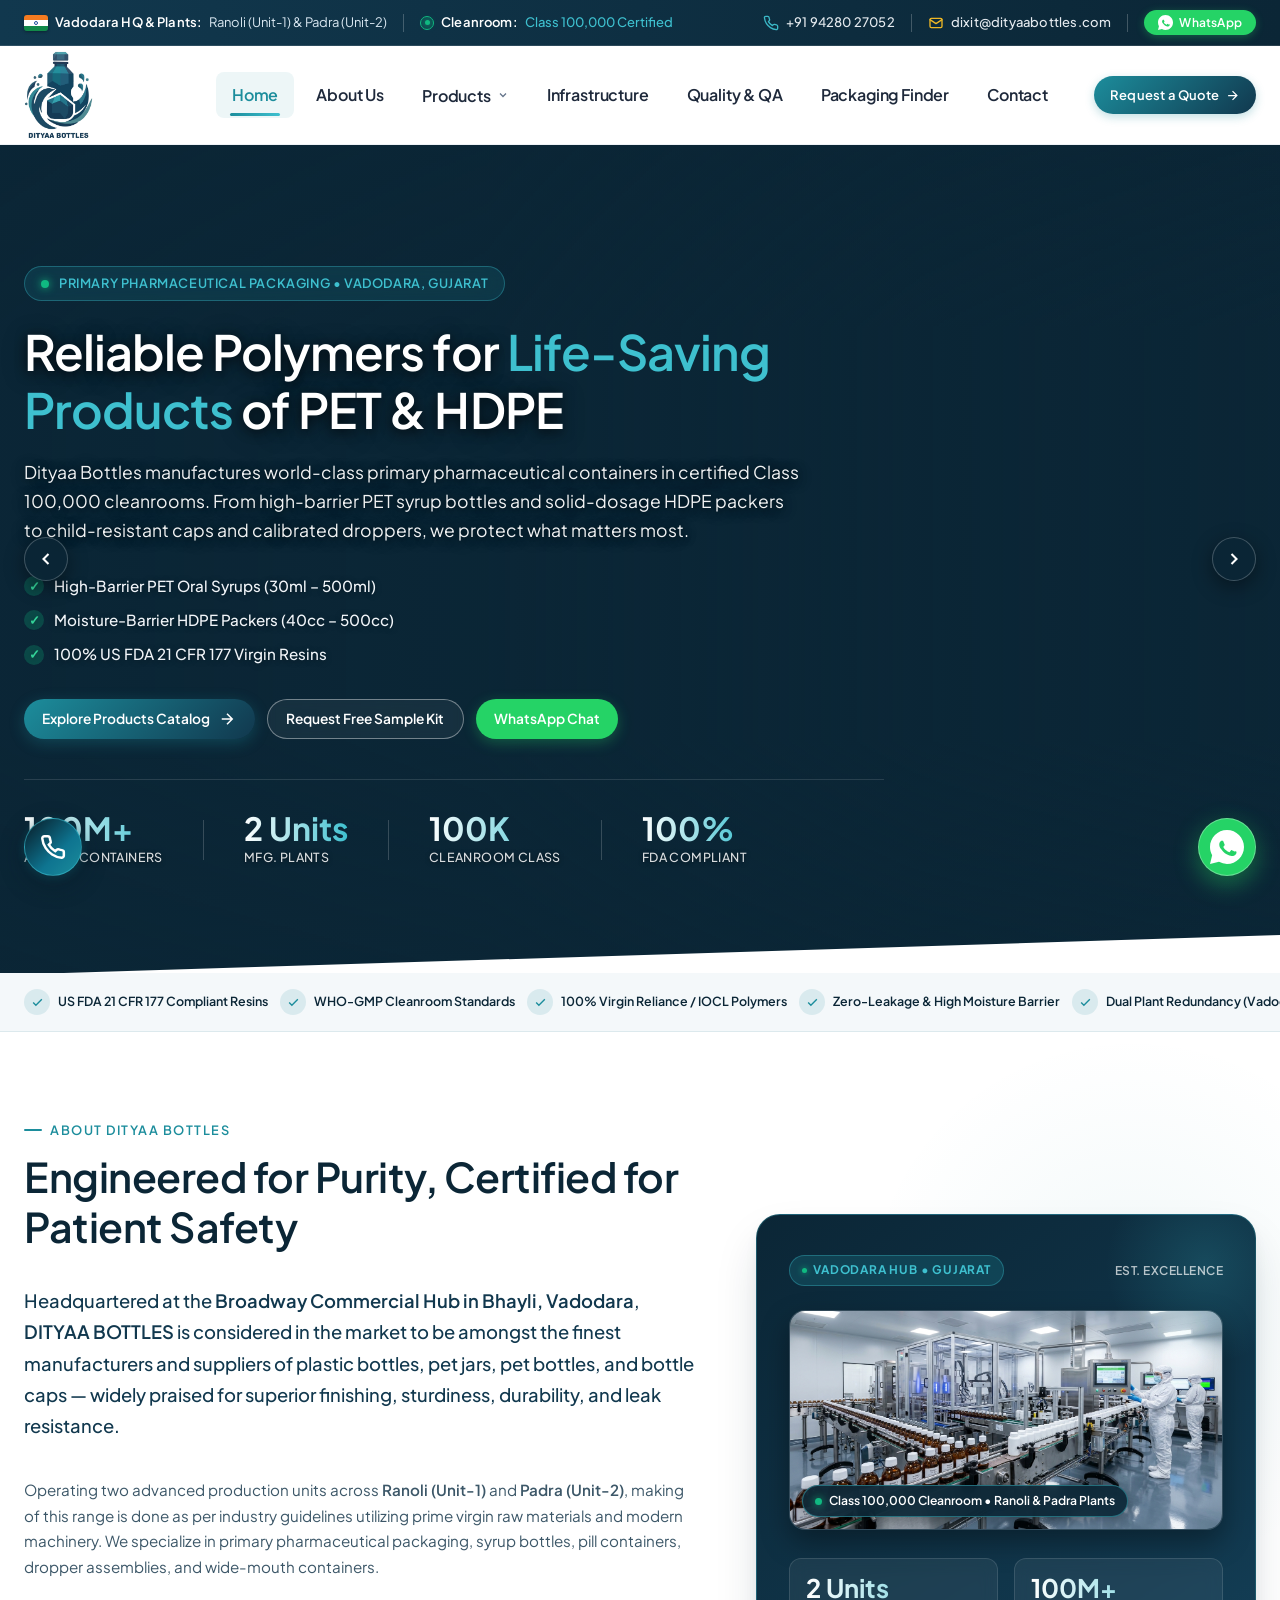
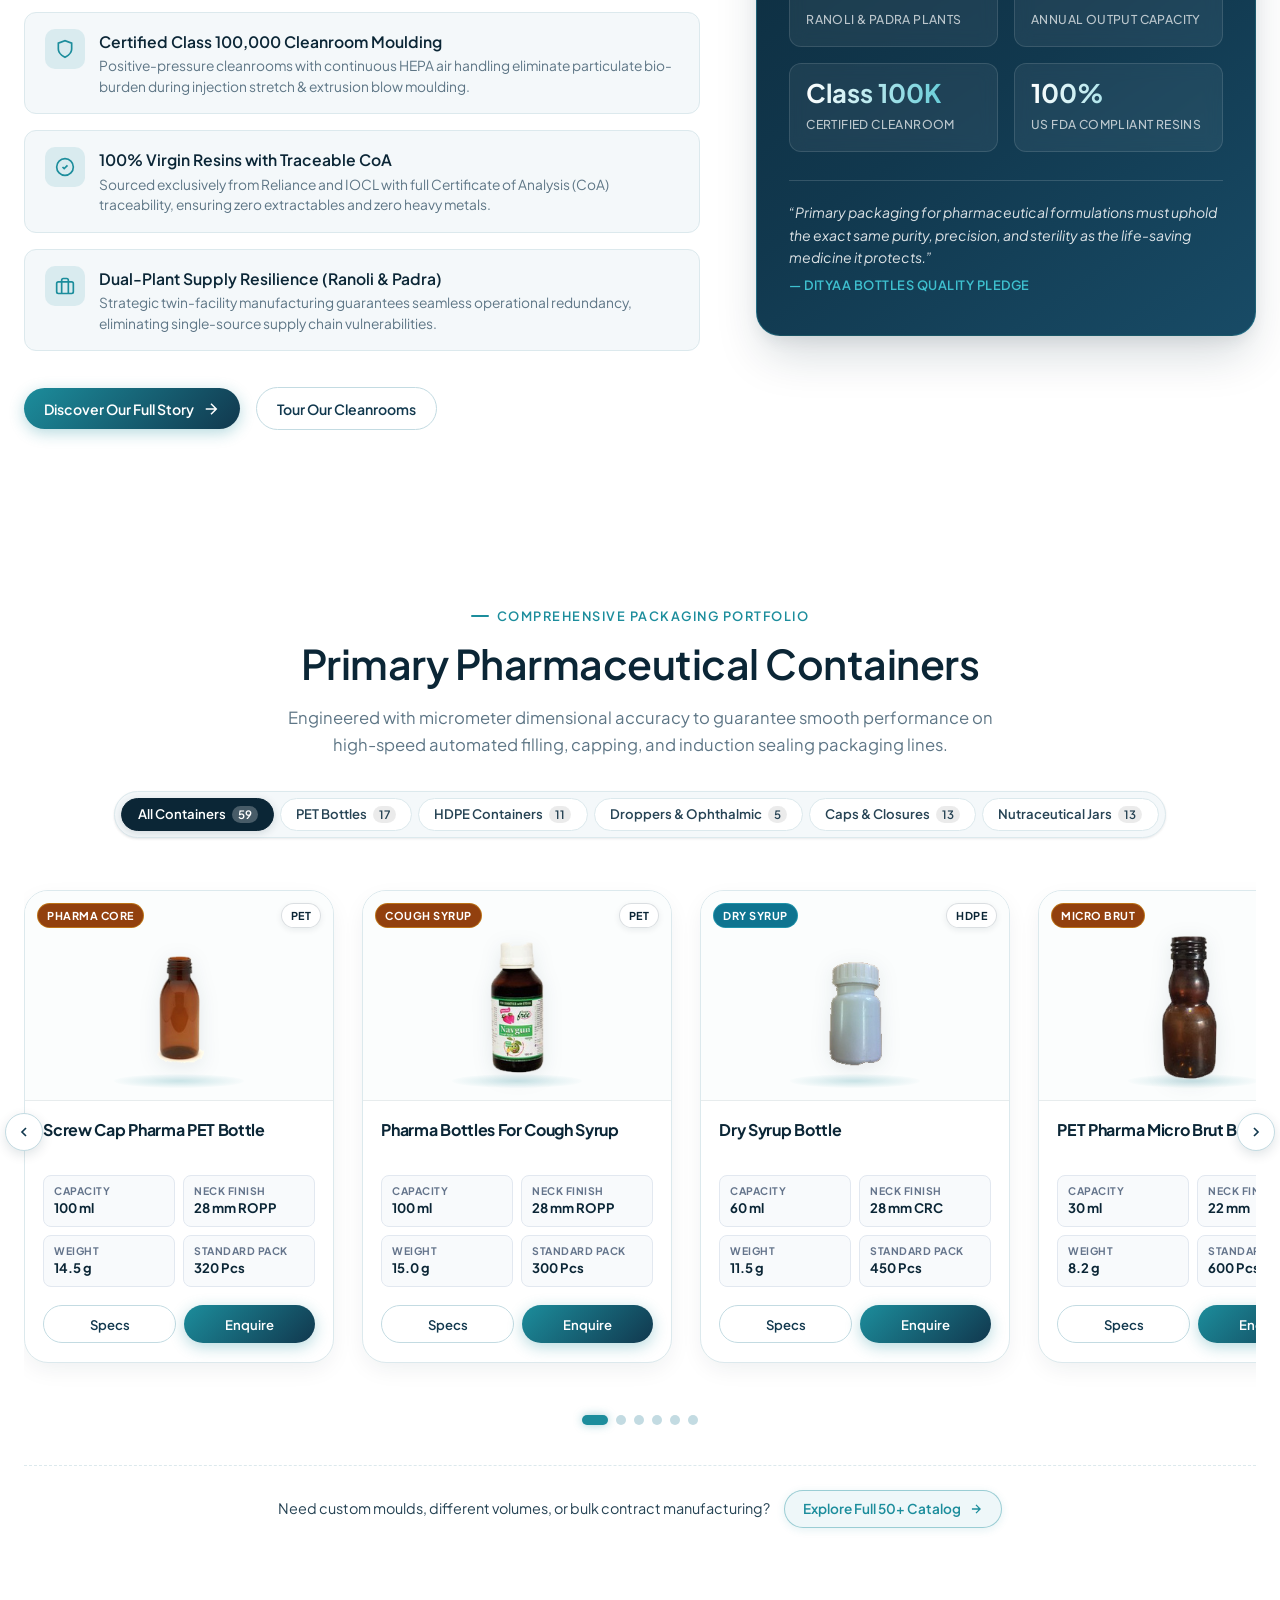
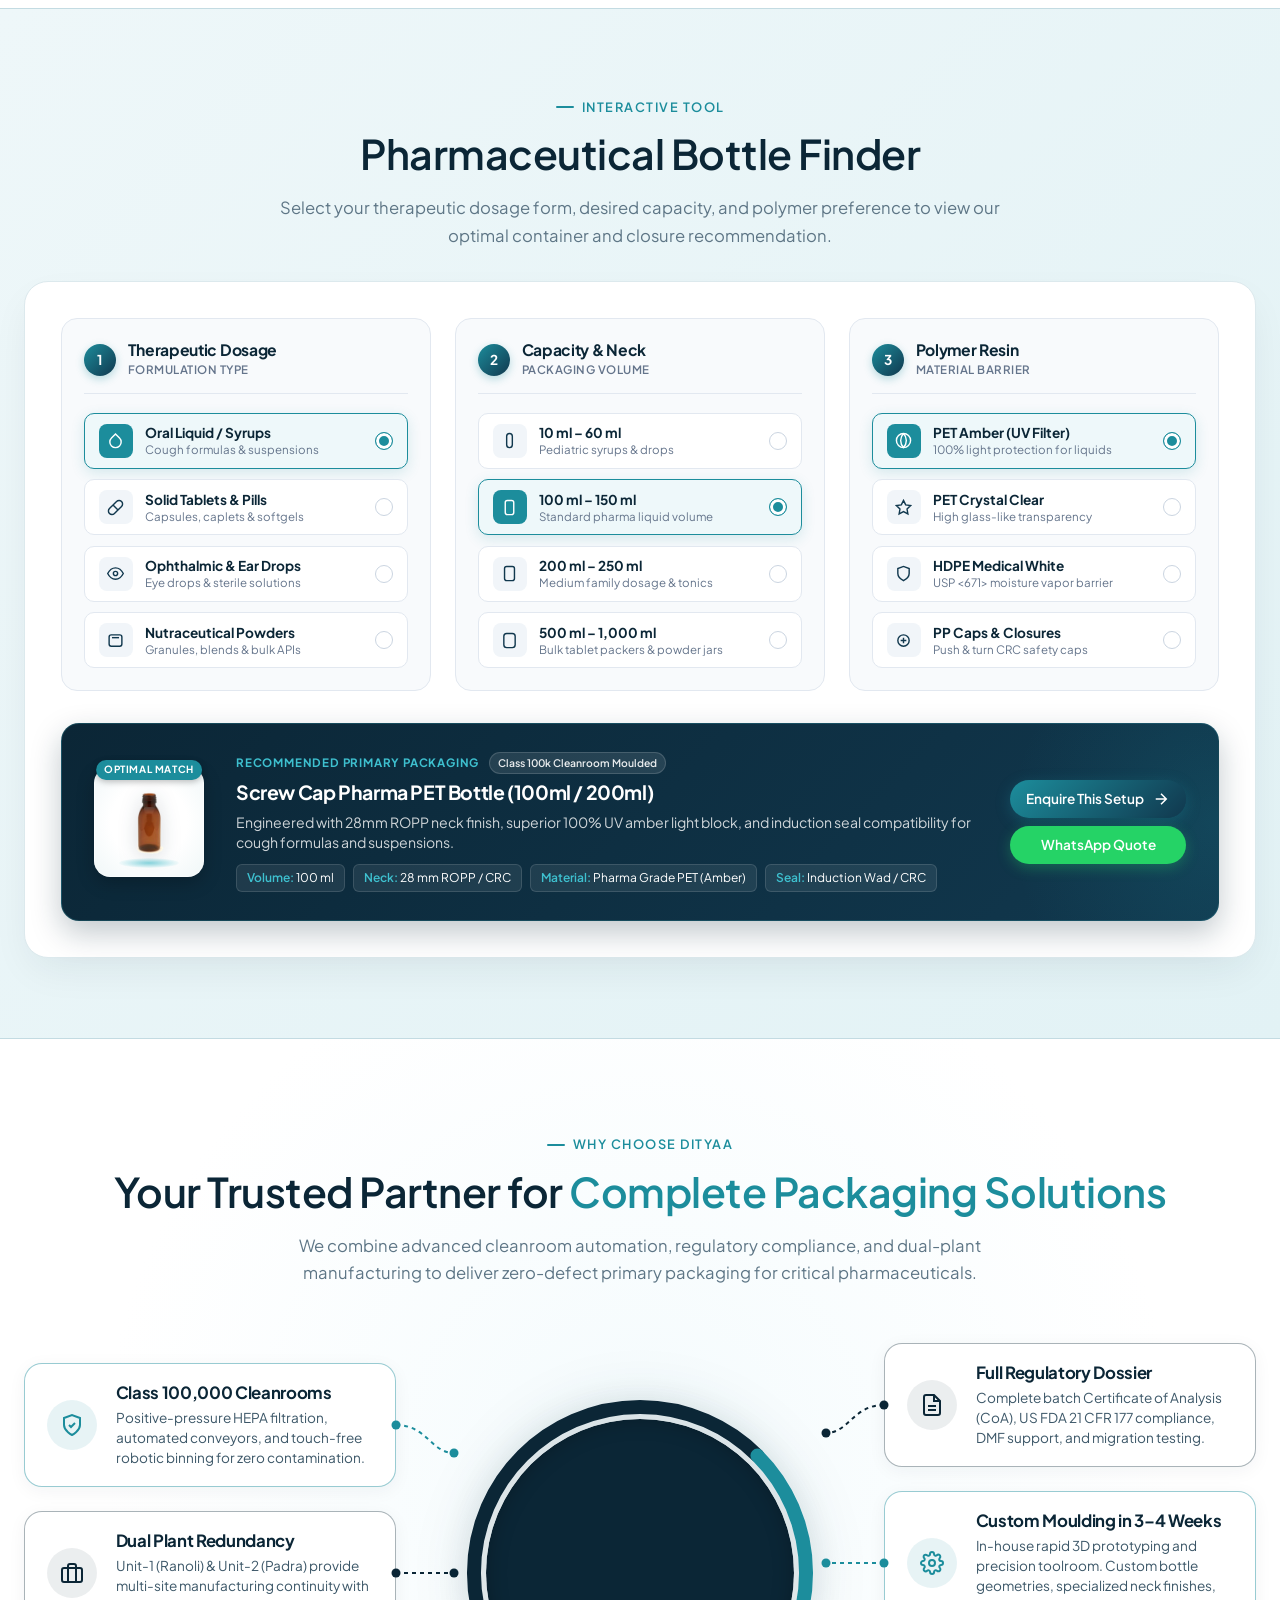
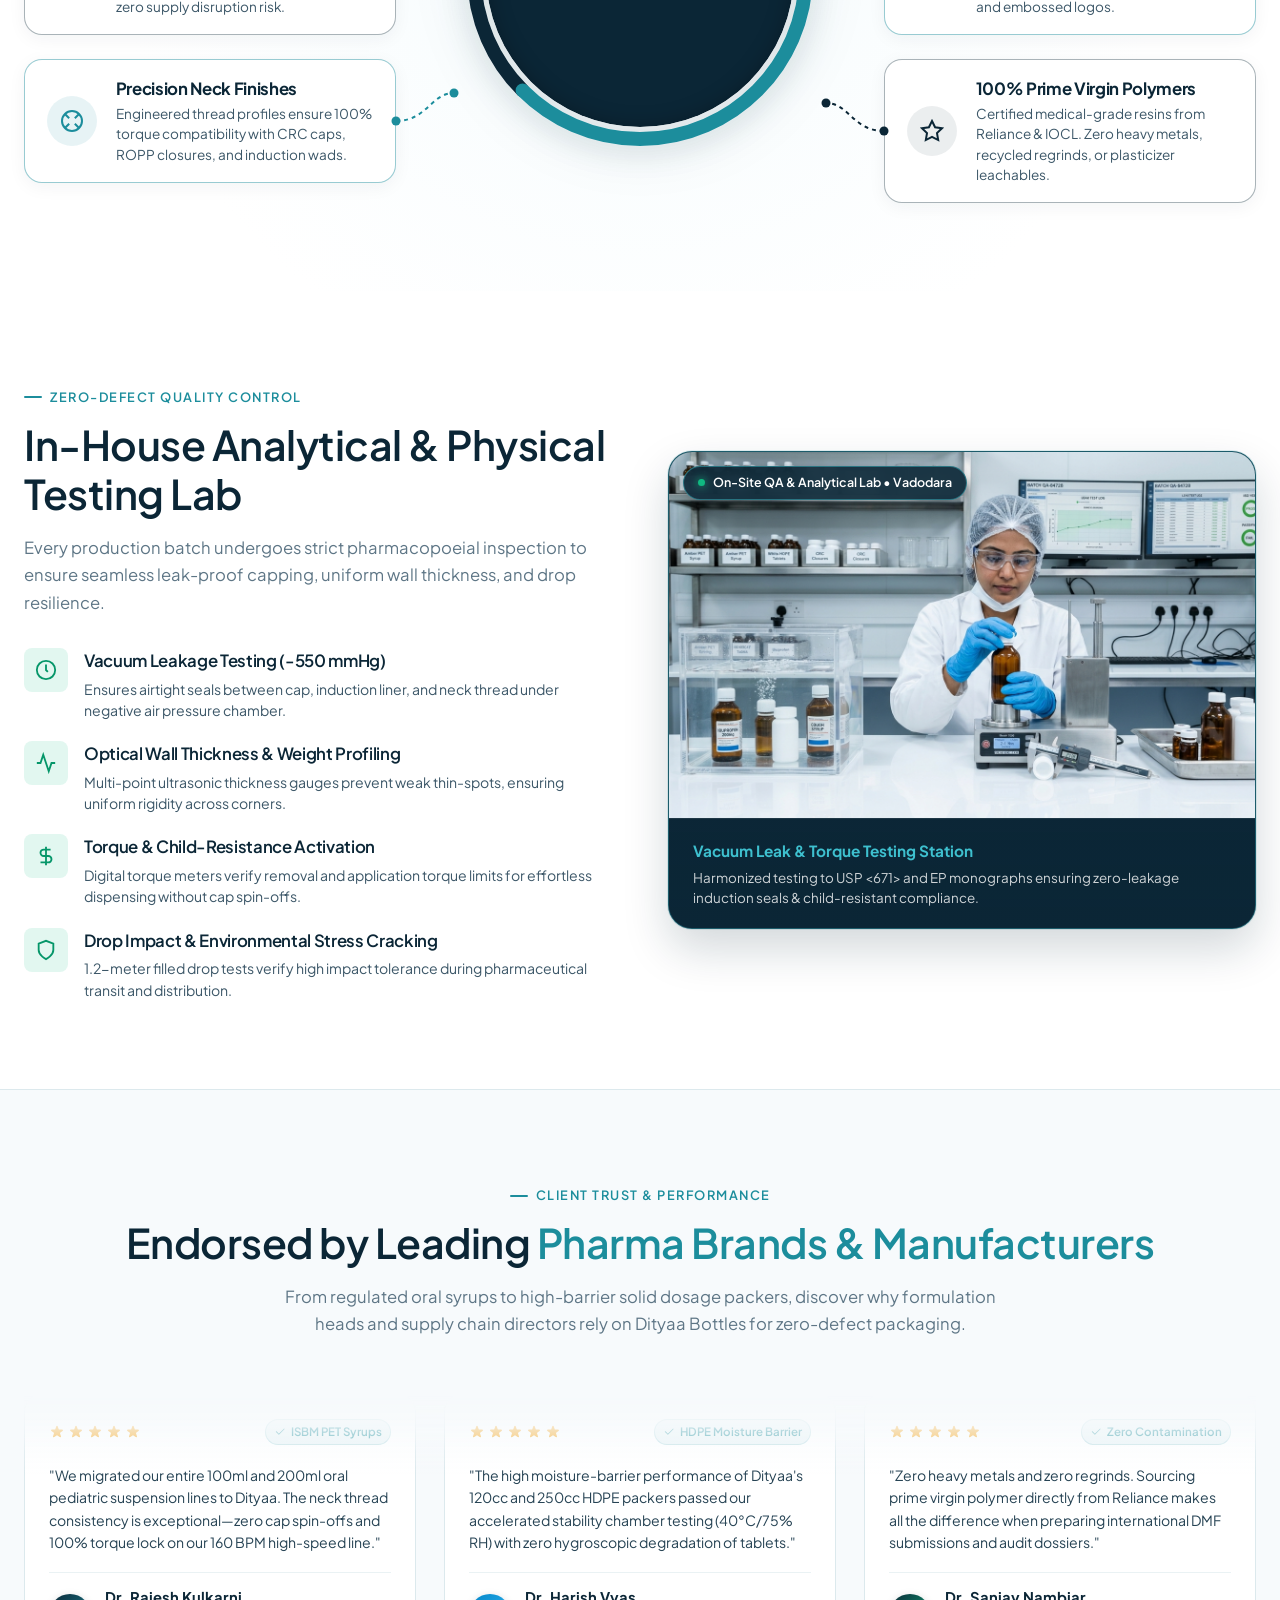
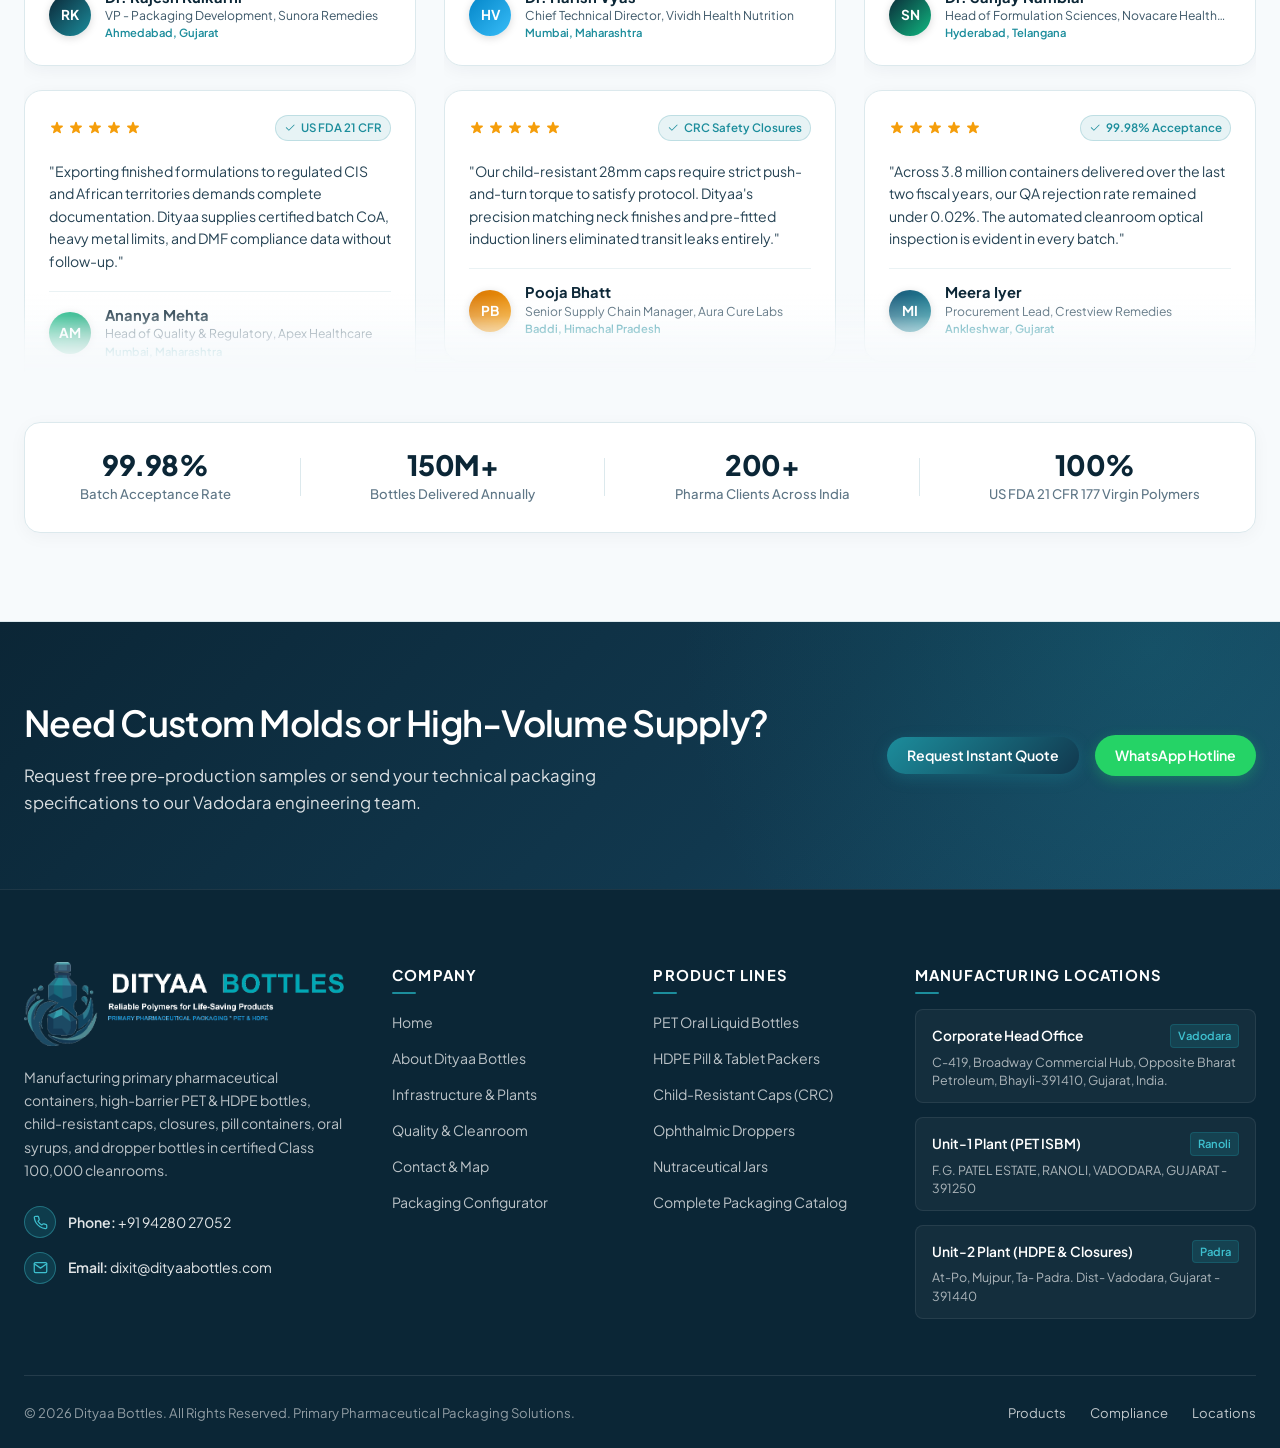
==== index.html @ fbd4d85c "Initial commit: Dityaa Bottles primary pharmaceutical packaging website" ====
<!DOCTYPE html>
<html lang="en">
<head>
  <meta charset="UTF-8">
  <meta name="viewport" content="width=device-width, initial-scale=1.0">
  <title>Dityaa Bottles | Reliable Polymers for Life-Saving Products of PET & HDPE</title>
  <meta name="description" content="Primary pharmaceutical packaging manufacturer in Vadodara, Gujarat. Precision PET bottles, HDPE containers, child-resistant caps, closures, pill containers, oral syrups, and dropper bottles produced in Class 100,000 cleanrooms.">
  <meta name="keywords" content="pharmaceutical packaging, PET bottles, HDPE containers, dropper bottles, oral syrup bottles, pill containers, Vadodara, Gujarat, Ranoli, Padra, child-resistant caps, cleanroom packaging">
  <meta name="theme-color" content="#11384e">
  <link rel="icon" type="image/jpeg" href="assets/logo.jpeg">
    <link rel="preconnect" href="https://fonts.googleapis.com">
  <link rel="preconnect" href="https://fonts.gstatic.com" crossorigin>
  <link href="https://fonts.googleapis.com/css2?family=Plus+Jakarta+Sans:ital,wght@0,400;0,500;0,600;0,700;1,400;1,600&display=swap" rel="stylesheet">
  <link rel="stylesheet" href="styles.css">
</head>
<body>

      <!-- Top Announcement & Multi-Facility Contact Bar -->
  <aside class="topbar" aria-label="Corporate Contacts and Manufacturing Facilities">
    <div class="shell topbar-inner">
      <div class="topbar-left">
        <div class="topbar-unit">
          <span class="flag india-flag" aria-hidden="true" title="Vadodara, Gujarat, India"></span>
          <span class="topbar-label">Vadodara HQ &amp; Plants:</span>
          <span class="topbar-val">Ranoli (Unit-1) &amp; Padra (Unit-2)</span>
        </div>

        <span class="topbar-divider" aria-hidden="true"></span>

        <div class="topbar-unit cleanroom-unit">
          <span class="status-indicator" aria-hidden="true">
            <span class="status-indicator-dot"></span>
          </span>
          <span class="topbar-label">Cleanroom:</span>
          <span class="topbar-val cleanroom-val">Class 100,000 Certified</span>
        </div>
      </div>

      <div class="topbar-right">
        <a class="topbar-link" href="tel:+919428027052" title="Call Sales Office">
          <svg class="topbar-ico phone-ico" viewBox="0 0 24 24" fill="none" stroke="currentColor" stroke-width="2" stroke-linecap="round" stroke-linejoin="round">
            <path d="M22 16.92v3a2 2 0 0 1-2.18 2 19.79 19.79 0 0 1-8.63-3.07 19.5 19.5 0 0 1-6-6 19.79 19.79 0 0 1-3.07-8.67A2 2 0 0 1 4.11 2h3a2 2 0 0 1 2 1.72 12.84 12.84 0 0 0 .7 2.81 2 2 0 0 1-.45 2.11L8.09 9.91a16 16 0 0 0 6 6l1.27-1.27a2 2 0 0 1 2.11-.45 12.84 12.84 0 0 0 2.81.7A2 2 0 0 1 22 16.92z"/>
          </svg>
          <span class="topbar-link-text">+91 94280 27052</span>
        </a>

        <span class="topbar-divider" aria-hidden="true"></span>

        <a class="topbar-link" href="mailto:dixit@dityaabottles.com" title="Email Inquiries">
          <svg class="topbar-ico mail-ico" viewBox="0 0 24 24" fill="none" stroke="currentColor" stroke-width="2" stroke-linecap="round" stroke-linejoin="round">
            <rect x="3" y="5" width="18" height="14" rx="2"/>
            <polyline points="3 7 12 13 21 7"/>
          </svg>
          <span class="topbar-link-text">dixit@dityaabottles.com</span>
        </a>

        <span class="topbar-divider" aria-hidden="true"></span>

        <a class="topbar-wa-btn" href="https://wa.me/919428027052?text=Hello%20Dityaa%20Bottles%20team,%20I%20would%20like%20to%20inquire%20about%20pharmaceutical%20bottles%20and%20containers." target="_blank" rel="noopener" title="Direct WhatsApp Chat">
          <svg class="topbar-ico wa-ico" viewBox="0 0 32 32" aria-hidden="true">
            <path fill="#ffffff" d="M16 0C7.163 0 0 7.163 0 16c0 2.825.735 5.48 2.018 7.788L0 32l8.44-2.016A15.88 15.88 0 0 0 16 32c8.837 0 16-7.163 16-16S24.837 0 16 0z"/>
            <path fill="#25D366" d="M23.11 20.205c-.372-.187-2.203-1.088-2.546-1.213-.343-.125-.592-.187-.84.187-.248.372-.962 1.213-1.18 1.463-.218.25-.436.281-.808.094-.372-.187-1.57-.578-2.993-1.846-1.106-.985-1.852-2.202-2.07-2.574-.218-.372-.023-.574.163-.759.167-.167.372-.436.559-.654.187-.218.25-.372.375-.622.125-.25.063-.469-.031-.656-.094-.187-.84-2.028-1.152-2.778-.303-.733-.612-.633-.84-.645-.218-.011-.469-.011-.719-.011s-.656.094-.999.469c-.343.375-1.312 1.282-1.312 3.127s1.344 3.626 1.531 3.876c.187.25 2.641 4.032 6.401 5.655 3.596 1.551 4.331 1.244 5.112 1.168.781-.075 2.52-1.03 2.875-2.028.355-.998.355-1.854.25-2.028-.105-.174-.385-.278-.758-.465z"/>
          </svg>
          <span class="topbar-wa-text">WhatsApp</span>
        </a>
      </div>
    </div>
  </aside>

  <!-- Sticky Main Header -->
  <header class="site-header">
    <div class="shell header-inner">
      <a class="brand" href="index.html" aria-label="Dityaa Bottles Homepage">
        <img class="brand-logo-image" src="logo/logo.jpeg" alt="Dityaa Bottles - Reliable Polymers for Life-Saving Products">
      </a>

      <!-- Navigation -->
      <nav class="main-nav" id="mainNav" aria-label="Primary Navigation">
        <a class="nav-link active" href="index.html">Home</a>
        <a class="nav-link" href="about.html">About Us</a>
        
        <div class="nav-dropdown">
          <button class="nav-dropdown-trigger" type="button" aria-expanded="false">
            Products
            <svg viewBox="0 0 24 24" fill="none" stroke="currentColor" stroke-width="2.5"><polyline points="6 9 12 15 18 9"></polyline></svg>
          </button>
          <div class="dropdown-menu">
            <a class="dropdown-item" href="products.html?cat=pet-bottles">
              <div class="dropdown-item-icon">
                <svg viewBox="0 0 24 24" fill="none" stroke="currentColor" stroke-width="2"><path d="M10 2h4v4h-4zM8 6h8v15a1 1 0 01-1 1H9a1 1 0 01-1-1V6z"/></svg>
              </div>
              <div>
                <strong>PET Oral Liquid Bottles</strong>
                <small style="display:block; color:var(--ink-muted); font-size:0.75rem;">Amber &amp; Clear Syrups</small>
              </div>
            </a>
            <a class="dropdown-item" href="products.html?cat=hdpe-containers">
              <div class="dropdown-item-icon">
                <svg viewBox="0 0 24 24" fill="none" stroke="currentColor" stroke-width="2"><rect x="6" y="5" width="12" height="16" rx="2"/><rect x="8" y="2" width="8" height="3"/></svg>
              </div>
              <div>
                <strong>HDPE Pill &amp; Tablet Packers</strong>
                <small style="display:block; color:var(--ink-muted); font-size:0.75rem;">Moisture Barrier Solid Dosage</small>
              </div>
            </a>
            <a class="dropdown-item" href="products.html?cat=droppers">
              <div class="dropdown-item-icon">
                <svg viewBox="0 0 24 24" fill="none" stroke="currentColor" stroke-width="2"><path d="M12 2v6m-4 4h8v8a2 2 0 01-2 2h-4a2 2 0 01-2-2v-8z"/></svg>
              </div>
              <div>
                <strong>Ophthalmic &amp; Droppers</strong>
                <small style="display:block; color:var(--ink-muted); font-size:0.75rem;">Calibrated Nozzles &amp; Pipettes</small>
              </div>
            </a>
            <a class="dropdown-item" href="products.html?cat=caps-closures">
              <div class="dropdown-item-icon">
                <svg viewBox="0 0 24 24" fill="none" stroke="currentColor" stroke-width="2"><circle cx="12" cy="12" r="9"/><circle cx="12" cy="12" r="3"/></svg>
              </div>
              <div>
                <strong>Child-Resistant Caps (CRC)</strong>
                <small style="display:block; color:var(--ink-muted); font-size:0.75rem;">Push &amp; Turn Safety Closures</small>
              </div>
            </a>
            <a class="dropdown-item" href="products.html?cat=jars">
              <div class="dropdown-item-icon">
                <svg viewBox="0 0 24 24" fill="none" stroke="currentColor" stroke-width="2"><rect x="5" y="4" width="14" height="16" rx="3"/></svg>
              </div>
              <div>
                <strong>Nutraceutical Jars</strong>
                <small style="display:block; color:var(--ink-muted); font-size:0.75rem;">Wide-Mouth Containers</small>
              </div>
            </a>
            <div class="dropdown-divider"></div>
            <a class="dropdown-item" href="products.html" style="font-weight:700; color:var(--cyan-primary);">
              <span>Browse All Packaging Catalog &rarr;</span>
            </a>
          </div>
        </div>

        <a class="nav-link" href="infrastructure.html">Infrastructure</a>
        <a class="nav-link" href="quality.html">Quality &amp; QA</a>
        <a class="nav-link" href="index.html#configurator">Packaging Finder</a>
        <a class="nav-link" href="contact.html">Contact</a>
      </nav>

      <!-- Action Buttons -->
      <div class="header-actions">
        <button class="header-cta js-open-quote">
          Request a Quote
          <svg viewBox="0 0 24 24" fill="none" stroke="currentColor" stroke-width="2"><path d="M5 12h14M12 5l7 7-7 7"/></svg>
        </button>
        <button class="mobile-toggle" aria-label="Toggle navigation menu" aria-expanded="false">
          <span></span><span></span><span></span>
        </button>
      </div>
    </div>
  </header>

  <main>
    <!-- Flagship Hero Section - Fluid Modern Pharmaceutical Showcase Slider with Video Backgrounds -->
    <section class="hero" id="home" aria-label="Hero Banner Showcase">
      <div class="hero-slider" id="heroSlider">
        <!-- Slides Track -->
        <div class="hero-slides-track">
          
          <!-- SLIDE 1: Primary Pharmaceutical Packaging (PET & HDPE Bottles) -->
          <div class="hero-slide active" data-slide="0">
            <div class="hero-video-wrap">
              <video class="hero-bg-video" autoplay muted loop playsinline preload="auto">
                <source src="assets/videos/hero-slide-1.mp4" type="video/mp4">
              </video>
              <div class="hero-video-overlay"></div>
            </div>
            <div class="shell hero-content-shell">
              <div class="hero-content">
                <div class="hero-eyebrow">
                  <span class="eyebrow-pulse"></span>
                  Primary Pharmaceutical Packaging • Vadodara, Gujarat
                </div>
                
                <h1 class="hero-title">
                  Reliable Polymers for <span class="highlight">Life-Saving Products</span> of PET &amp; HDPE
                </h1>
                
                <p class="hero-description">
                  Dityaa Bottles manufactures world-class primary pharmaceutical containers in certified Class 100,000 cleanrooms. From high-barrier PET syrup bottles and solid-dosage HDPE packers to child-resistant caps and calibrated droppers, we protect what matters most.
                </p>

                <div class="hero-key-points">
                  <span class="key-point"><span class="point-check">✓</span> High-Barrier PET Oral Syrups (30ml – 500ml)</span>
                  <span class="key-point"><span class="point-check">✓</span> Moisture-Barrier HDPE Packers (40cc – 500cc)</span>
                  <span class="key-point"><span class="point-check">✓</span> 100% US FDA 21 CFR 177 Virgin Resins</span>
                </div>

                <div class="hero-actions">
                  <a class="btn btn-primary" href="#products">
                    Explore Products Catalog
                    <svg viewBox="0 0 24 24" fill="none" stroke="currentColor" stroke-width="2"><path d="M5 12h14M12 5l7 7-7 7"/></svg>
                  </a>
                  <button class="btn btn-outline-white js-open-quote">
                    Request Free Sample Kit
                  </button>
                  <a class="btn btn-whatsapp" href="https://wa.me/919428027052?text=Hello%20Dityaa%20Bottles%20team,%20I%20would%20like%20to%20request%20a%20product%20catalogue%20and%20quotation." target="_blank" rel="noopener">
                    WhatsApp Chat
                  </a>
                </div>

                <!-- Hero Stats Counter -->
                <div class="hero-stats">
                  <div class="hero-stat-item">
                    <span class="hero-stat-num" data-target="100" data-suffix="M+">0</span>
                    <span class="hero-stat-label">Annual Containers</span>
                  </div>
                  <div class="hero-stat-divider"></div>
                  <div class="hero-stat-item">
                    <span class="hero-stat-num" data-target="2" data-suffix=" Units">0</span>
                    <span class="hero-stat-label">Mfg. Plants</span>
                  </div>
                  <div class="hero-stat-divider"></div>
                  <div class="hero-stat-item">
                    <span class="hero-stat-num" data-target="100" data-suffix="K">0</span>
                    <span class="hero-stat-label">Cleanroom Class</span>
                  </div>
                  <div class="hero-stat-divider"></div>
                  <div class="hero-stat-item">
                    <span class="hero-stat-num" data-target="100" data-suffix="%">0</span>
                    <span class="hero-stat-label">FDA Compliant</span>
                  </div>
                </div>
              </div>
            </div>
          </div>

          <!-- SLIDE 2: Dual Manufacturing Facilities (Ranoli & Padra Infrastructure) -->
          <div class="hero-slide" data-slide="1">
            <div class="hero-video-wrap">
              <video class="hero-bg-video" autoplay muted loop playsinline preload="auto">
                <source src="assets/videos/hero-slide-2.mp4" type="video/mp4">
              </video>
              <div class="hero-video-overlay"></div>
            </div>
            <div class="shell hero-content-shell">
              <div class="hero-content">
                <div class="hero-eyebrow">
                  <span class="eyebrow-pulse"></span>
                  100M+ Annual Capacity • Dual Advanced Plants
                </div>
                
                <h2 class="hero-title">
                  State-of-the-Art <span class="highlight">Manufacturing Facilities</span> in Ranoli &amp; Padra
                </h2>
                
                <p class="hero-description">
                  Operating dual state-of-the-art manufacturing plants across Ranoli (Unit-1) and Padra (Unit-2) in Vadodara. Powered by Japanese Nissei ASB single-stage ISBM lines, high-speed automated extrusion blow moulding, and 24/7 HEPA-filtered cleanrooms.
                </p>

                <div class="hero-key-points">
                  <span class="key-point"><span class="point-check">✓</span> Single-Stage Nissei ASB ISBM Lines</span>
                  <span class="key-point"><span class="point-check">✓</span> Automated Optical Vision Inspection</span>
                  <span class="key-point"><span class="point-check">✓</span> Zero Particulate Contamination</span>
                </div>

                <div class="hero-actions">
                  <a class="btn btn-primary" href="infrastructure.html">
                    Tour Our Infrastructure
                    <svg viewBox="0 0 24 24" fill="none" stroke="currentColor" stroke-width="2"><path d="M5 12h14M12 5l7 7-7 7"/></svg>
                  </a>
                  <button class="btn btn-outline-white js-open-quote">
                    Schedule Facility Visit
                  </button>
                  <a class="btn btn-whatsapp" href="https://wa.me/919428027052?text=Hello%20Dityaa%20Bottles%20team,%20I%20am%20interested%20in%20visiting%20your%20manufacturing%20facility%20in%20Vadodara." target="_blank" rel="noopener">
                    WhatsApp Plant Team
                  </a>
                </div>

                <!-- Hero Stats Counter -->
                <div class="hero-stats">
                  <div class="hero-stat-item">
                    <span class="hero-stat-num" data-target="100" data-suffix="M+">0</span>
                    <span class="hero-stat-label">Annual Containers</span>
                  </div>
                  <div class="hero-stat-divider"></div>
                  <div class="hero-stat-item">
                    <span class="hero-stat-num" data-target="2" data-suffix=" Units">0</span>
                    <span class="hero-stat-label">Mfg. Plants</span>
                  </div>
                  <div class="hero-stat-divider"></div>
                  <div class="hero-stat-item">
                    <span class="hero-stat-num" data-target="100" data-suffix="K">0</span>
                    <span class="hero-stat-label">Cleanroom Class</span>
                  </div>
                  <div class="hero-stat-divider"></div>
                  <div class="hero-stat-item">
                    <span class="hero-stat-num" data-target="100" data-suffix="%">0</span>
                    <span class="hero-stat-label">FDA Compliant</span>
                  </div>
                </div>
              </div>
            </div>
          </div>

          <!-- SLIDE 3: Child-Resistant Closures, Ophthalmic & Precision QA Testing -->
          <div class="hero-slide" data-slide="2">
            <div class="hero-video-wrap">
              <video class="hero-bg-video" autoplay muted loop playsinline preload="auto">
                <source src="assets/videos/hero-slide-3.mp4" type="video/mp4">
              </video>
              <div class="hero-video-overlay"></div>
            </div>
            <div class="shell hero-content-shell">
              <div class="hero-content">
                <div class="hero-eyebrow">
                  <span class="eyebrow-pulse"></span>
                  ISO 15378 &amp; US Pharmacopeia Standard QA
                </div>
                
                <h2 class="hero-title">
                  Precision Safety Closures &amp; <span class="highlight">Zero-Leakage Assurance</span>
                </h2>
                
                <p class="hero-description">
                  Complete closure solutions engineered to prevent accidental opening and moisture ingress. Certified Push &amp; Turn Child-Resistant Closures (CRC), tamper-evident induction heat seal wads, and 100% vacuum chamber leak testing under -550 mmHg.
                </p>

                <div class="hero-key-points">
                  <span class="key-point"><span class="point-check">✓</span> Push &amp; Turn CRC Safety Closures</span>
                  <span class="key-point"><span class="point-check">✓</span> Vacuum Leak Tested (-550 mmHg)</span>
                  <span class="key-point"><span class="point-check">✓</span> Induction Foil &amp; EPE Wadding</span>
                </div>

                <div class="hero-actions">
                  <a class="btn btn-primary" href="quality.html">
                    View Quality Standards
                    <svg viewBox="0 0 24 24" fill="none" stroke="currentColor" stroke-width="2"><path d="M5 12h14M12 5l7 7-7 7"/></svg>
                  </a>
                  <button class="btn btn-outline-white js-open-quote">
                    Request CoA &amp; Test Samples
                  </button>
                  <a class="btn btn-whatsapp" href="https://wa.me/919428027052?text=Hello%20Dityaa%20Bottles%20team,%20I%20would%20like%20to%20request%20samples%20of%20Child-Resistant%20Caps%20and%20QA%20reports." target="_blank" rel="noopener">
                    Inquire on WhatsApp
                  </a>
                </div>

                <!-- Hero Stats Counter -->
                <div class="hero-stats">
                  <div class="hero-stat-item">
                    <span class="hero-stat-num" data-target="100" data-suffix="M+">0</span>
                    <span class="hero-stat-label">Annual Containers</span>
                  </div>
                  <div class="hero-stat-divider"></div>
                  <div class="hero-stat-item">
                    <span class="hero-stat-num" data-target="2" data-suffix=" Units">0</span>
                    <span class="hero-stat-label">Mfg. Plants</span>
                  </div>
                  <div class="hero-stat-divider"></div>
                  <div class="hero-stat-item">
                    <span class="hero-stat-num" data-target="100" data-suffix="K">0</span>
                    <span class="hero-stat-label">Cleanroom Class</span>
                  </div>
                  <div class="hero-stat-divider"></div>
                  <div class="hero-stat-item">
                    <span class="hero-stat-num" data-target="100" data-suffix="%">0</span>
                    <span class="hero-stat-label">FDA Compliant</span>
                  </div>
                </div>
              </div>
            </div>
          </div>

        </div>

        <!-- Floating Side Navigation Arrows -->
        <button class="hero-side-arrow hero-prev-arrow" id="heroPrevBtn" type="button" aria-label="Previous Slide">
          <svg viewBox="0 0 24 24" fill="none" stroke="currentColor" stroke-width="2.5"><polyline points="15 18 9 12 15 6"/></svg>
        </button>
        <button class="hero-side-arrow hero-next-arrow" id="heroNextBtn" type="button" aria-label="Next Slide">
          <svg viewBox="0 0 24 24" fill="none" stroke="currentColor" stroke-width="2.5"><polyline points="9 18 15 12 9 6"/></svg>
        </button>
      </div>

      <div class="hero-swoosh"></div>
    </section>

    <!-- Trust & Certification Bar -->
    <section class="trust-strip" aria-label="Quality Standards and Certifications">
      <div class="shell trust-flex">
        <div class="trust-item">
          <div class="trust-badge-circle">
            <svg viewBox="0 0 24 24" fill="none" stroke="currentColor" stroke-width="2.5"><polyline points="20 6 9 17 4 12"/></svg>
          </div>
          <span>US FDA 21 CFR 177 Compliant Resins</span>
        </div>
        <div class="trust-item">
          <div class="trust-badge-circle">
            <svg viewBox="0 0 24 24" fill="none" stroke="currentColor" stroke-width="2.5"><polyline points="20 6 9 17 4 12"/></svg>
          </div>
          <span>WHO-GMP Cleanroom Standards</span>
        </div>
        <div class="trust-item">
          <div class="trust-badge-circle">
            <svg viewBox="0 0 24 24" fill="none" stroke="currentColor" stroke-width="2.5"><polyline points="20 6 9 17 4 12"/></svg>
          </div>
          <span>100% Virgin Reliance / IOCL Polymers</span>
        </div>
        <div class="trust-item">
          <div class="trust-badge-circle">
            <svg viewBox="0 0 24 24" fill="none" stroke="currentColor" stroke-width="2.5"><polyline points="20 6 9 17 4 12"/></svg>
          </div>
          <span>Zero-Leakage &amp; High Moisture Barrier</span>
        </div>
        <div class="trust-item">
          <div class="trust-badge-circle">
            <svg viewBox="0 0 24 24" fill="none" stroke="currentColor" stroke-width="2.5"><polyline points="20 6 9 17 4 12"/></svg>
          </div>
          <span>Dual Plant Redundancy (Vadodara)</span>
        </div>
      </div>
    </section>

    <!-- About Us Section - Cleanroom Primary Pharmaceutical Packaging Heritage -->
    <section class="home-about-section" id="about" aria-label="About Dityaa Bottles">
      <div class="shell home-about-grid">
        
        <!-- Left Column: Story & Quality Pillars -->
        <div class="home-about-content">
          <span class="section-kicker">About Dityaa Bottles</span>
          <h2 class="section-title">Engineered for Purity, Certified for Patient Safety</h2>
          
          <p class="home-about-lead">
            Headquartered at the <strong>Broadway Commercial Hub in Bhayli, Vadodara</strong>, <strong>DITYAA BOTTLES</strong> is considered in the market to be amongst the finest manufacturers and suppliers of plastic bottles, pet jars, pet bottles, and bottle caps — widely praised for superior finishing, sturdiness, durability, and leak resistance.
          </p>
          
          <p class="home-about-text">
            Operating two advanced production units across <strong>Ranoli (Unit-1)</strong> and <strong>Padra (Unit-2)</strong>, making of this range is done as per industry guidelines utilizing prime virgin raw materials and modern machinery. We specialize in primary pharmaceutical packaging, syrup bottles, pill containers, dropper assemblies, and wide-mouth containers.
          </p>

          <!-- 3 Quality Pillars -->
          <div class="home-about-pillars">
            <div class="home-about-pillar">
              <div class="pillar-icon-box">
                <svg viewBox="0 0 24 24" fill="none" stroke="currentColor" stroke-width="2"><path d="M12 22s8-4 8-10V5l-8-3-8 3v7c0 6 8 10 8 10z"/></svg>
              </div>
              <div class="pillar-content">
                <strong>Certified Class 100,000 Cleanroom Moulding</strong>
                <p>Positive-pressure cleanrooms with continuous HEPA air handling eliminate particulate bio-burden during injection stretch &amp; extrusion blow moulding.</p>
              </div>
            </div>

            <div class="home-about-pillar">
              <div class="pillar-icon-box">
                <svg viewBox="0 0 24 24" fill="none" stroke="currentColor" stroke-width="2"><circle cx="12" cy="12" r="10"/><path d="M9 12l2 2 4-4"/></svg>
              </div>
              <div class="pillar-content">
                <strong>100% Virgin Resins with Traceable CoA</strong>
                <p>Sourced exclusively from Reliance and IOCL with full Certificate of Analysis (CoA) traceability, ensuring zero extractables and zero heavy metals.</p>
              </div>
            </div>

            <div class="home-about-pillar">
              <div class="pillar-icon-box">
                <svg viewBox="0 0 24 24" fill="none" stroke="currentColor" stroke-width="2"><rect x="2" y="7" width="20" height="14" rx="2" ry="2"/><path d="M16 21V5a2 2 0 0 0-2-2h-4a2 2 0 0 0-2 2v16"/></svg>
              </div>
              <div class="pillar-content">
                <strong>Dual-Plant Supply Resilience (Ranoli &amp; Padra)</strong>
                <p>Strategic twin-facility manufacturing guarantees seamless operational redundancy, eliminating single-source supply chain vulnerabilities.</p>
              </div>
            </div>
          </div>

          <!-- CTAs -->
          <div class="home-about-actions">
            <a class="btn btn-primary" href="about.html">
              Discover Our Full Story
              <svg viewBox="0 0 24 24" fill="none" stroke="currentColor" stroke-width="2"><path d="M5 12h14M12 5l7 7-7 7"/></svg>
            </a>
            <a class="btn btn-outline" href="infrastructure.html">
              Tour Our Cleanrooms
            </a>
          </div>
        </div>

        <!-- Right Column: Corporate Showcase & Snapshot Card -->
        <div class="home-about-showcase">
          <div class="showcase-badge-row">
            <span class="showcase-pill">
              <span class="status-indicator-dot"></span>
              Vadodara Hub • Gujarat
            </span>
            <span style="font-size:0.75rem; color:rgba(255,255,255,0.7); font-weight:600; letter-spacing:0.5px;">EST. EXCELLENCE</span>
          </div>

          <div class="showcase-facility-img">
            <img src="assets/pharma-cleanroom-facility.jpg" alt="Dityaa Bottles High-Speed Cleanroom Moulding Lines in Class 100,000 Facility">
            <div class="facility-img-overlay-badge">
              <span class="live-dot"></span>
              Class 100,000 Cleanroom • Ranoli &amp; Padra Plants
            </div>
          </div>

          <!-- Quick Stats 2x2 Grid -->
          <div class="showcase-stat-grid">
            <div class="showcase-stat">
              <span class="showcase-stat-num">2 Units</span>
              <span class="showcase-stat-label">Ranoli &amp; Padra Plants</span>
            </div>
            <div class="showcase-stat">
              <span class="showcase-stat-num">100M+</span>
              <span class="showcase-stat-label">Annual Output Capacity</span>
            </div>
            <div class="showcase-stat">
              <span class="showcase-stat-num">Class 100K</span>
              <span class="showcase-stat-label">Certified Cleanroom</span>
            </div>
            <div class="showcase-stat">
              <span class="showcase-stat-num">100%</span>
              <span class="showcase-stat-label">US FDA Compliant Resins</span>
            </div>
          </div>

          <div class="showcase-quote">
            &ldquo;Primary packaging for pharmaceutical formulations must uphold the exact same purity, precision, and sterility as the life-saving medicine it protects.&rdquo;
            <strong>— Dityaa Bottles Quality Pledge</strong>
          </div>
        </div>

      </div>
    </section>

    <!-- Interactive Product Range & Catalog -->
    <section class="products-section" id="products">
      <div class="shell">
        <div class="text-center">
          <span class="section-kicker">Comprehensive Packaging Portfolio</span>
          <h2 class="section-title">Primary Pharmaceutical Containers</h2>
          <p class="section-subtitle">
            Engineered with micrometer dimensional accuracy to guarantee smooth performance on high-speed automated filling, capping, and induction sealing packaging lines.
          </p>
        </div>

        <!-- Filter Category Tabs -->
        <div class="product-slider-filters">
          <div class="filter-tabs" role="tablist">
            <button class="filter-tab active" data-category="all">All Containers <span class="badge-count">59</span></button>
            <button class="filter-tab" data-category="pet-bottles">PET Bottles <span class="badge-count">17</span></button>
            <button class="filter-tab" data-category="hdpe-containers">HDPE Containers <span class="badge-count">11</span></button>
            <button class="filter-tab" data-category="droppers">Droppers &amp; Ophthalmic <span class="badge-count">5</span></button>
            <button class="filter-tab" data-category="caps-closures">Caps &amp; Closures <span class="badge-count">13</span></button>
            <button class="filter-tab" data-category="jars">Nutraceutical Jars <span class="badge-count">13</span></button>
          </div>
        </div>

        <!-- Product Slider Outer Wrapper -->
        <div class="product-slider-wrapper">
          <button class="prod-arrow prod-arrow-prev" id="prodSliderPrev" type="button" aria-label="Previous Products">
            <svg viewBox="0 0 24 24" fill="none" stroke="currentColor" stroke-width="2.5"><polyline points="15 18 9 12 15 6"/></svg>
          </button>

          <div class="product-slider-track" id="productGrid">
            <!-- Dynamically populated by script.js -->
          </div>

          <button class="prod-arrow prod-arrow-next" id="prodSliderNext" type="button" aria-label="Next Products">
            <svg viewBox="0 0 24 24" fill="none" stroke="currentColor" stroke-width="2.5"><polyline points="9 18 15 12 9 6"/></svg>
          </button>
        </div>

        <!-- Pagination Progress Dots -->
        <div class="product-slider-dots" id="prodSliderDots"></div>

        <!-- Bottom Link to Full Catalog -->
        <div class="products-bottom-cta">
          <span>Need custom moulds, different volumes, or bulk contract manufacturing?</span>
          <a class="catalog-link-btn" href="products.html">
            <span>Explore Full 50+ Catalog</span>
            <svg viewBox="0 0 24 24" fill="none" stroke="currentColor" stroke-width="2.2"><path d="M5 12h14M12 5l7 7-7 7"/></svg>
          </a>
        </div>
      </div>
    </section>

    <!-- Interactive Packaging Configurator / Bottle Finder -->
    <section class="configurator-section" id="configurator">
      <div class="shell">
        <div class="text-center">
          <span class="section-kicker">Interactive Tool</span>
          <h2 class="section-title">Pharmaceutical Bottle Finder</h2>
          <p class="section-subtitle">
            Select your therapeutic dosage form, desired capacity, and polymer preference to view our optimal container and closure recommendation.
          </p>
        </div>

        <div class="config-box" id="packagingWizard">
          <div class="wizard-steps">
            <!-- Step 1: Dosage Form -->
            <div class="step-card" data-step="formulation">
              <div class="step-header">
                <span class="step-num">1</span>
                <div>
                  <h3 class="step-title">Therapeutic Dosage</h3>
                  <span class="step-subtitle">Formulation Type</span>
                </div>
              </div>
              <div class="wizard-options">
                <div class="wizard-option selected" data-val="liquid">
                  <div class="wizard-opt-left">
                    <div class="wizard-opt-icon">
                      <svg viewBox="0 0 24 24" fill="none" stroke="currentColor" stroke-width="2"><path d="M12 2.69l5.66 5.66a8 8 0 1 1-11.31 0z"/></svg>
                    </div>
                    <div class="wizard-opt-text">
                      <strong>Oral Liquid / Syrups</strong>
                      <small>Cough formulas &amp; suspensions</small>
                    </div>
                  </div>
                  <span class="wizard-radio"></span>
                </div>

                <div class="wizard-option" data-val="solid">
                  <div class="wizard-opt-left">
                    <div class="wizard-opt-icon">
                      <svg viewBox="0 0 24 24" fill="none" stroke="currentColor" stroke-width="2"><path d="M10.5 20.5l10-10a4.95 4.95 0 1 0-7-7l-10 10a4.95 4.95 0 1 0 7 7z"/><line x1="8.5" y1="8.5" x2="15.5" y2="15.5"/></svg>
                    </div>
                    <div class="wizard-opt-text">
                      <strong>Solid Tablets &amp; Pills</strong>
                      <small>Capsules, caplets &amp; softgels</small>
                    </div>
                  </div>
                  <span class="wizard-radio"></span>
                </div>

                <div class="wizard-option" data-val="drops">
                  <div class="wizard-opt-left">
                    <div class="wizard-opt-icon">
                      <svg viewBox="0 0 24 24" fill="none" stroke="currentColor" stroke-width="2"><path d="M1 12s4-8 11-8 11 8 11 8-4 8-11 8-11-8-11-8z"/><circle cx="12" cy="12" r="3"/></svg>
                    </div>
                    <div class="wizard-opt-text">
                      <strong>Ophthalmic &amp; Ear Drops</strong>
                      <small>Eye drops &amp; sterile solutions</small>
                    </div>
                  </div>
                  <span class="wizard-radio"></span>
                </div>

                <div class="wizard-option" data-val="powder">
                  <div class="wizard-opt-left">
                    <div class="wizard-opt-icon">
                      <svg viewBox="0 0 24 24" fill="none" stroke="currentColor" stroke-width="2"><rect x="3" y="4" width="18" height="16" rx="3"/><line x1="7" y1="8" x2="17" y2="8"/></svg>
                    </div>
                    <div class="wizard-opt-text">
                      <strong>Nutraceutical Powders</strong>
                      <small>Granules, blends &amp; bulk APIs</small>
                    </div>
                  </div>
                  <span class="wizard-radio"></span>
                </div>
              </div>
            </div>

            <!-- Step 2: Desired Capacity -->
            <div class="step-card" data-step="volume">
              <div class="step-header">
                <span class="step-num">2</span>
                <div>
                  <h3 class="step-title">Capacity &amp; Neck</h3>
                  <span class="step-subtitle">Packaging Volume</span>
                </div>
              </div>
              <div class="wizard-options">
                <div class="wizard-option" data-val="small">
                  <div class="wizard-opt-left">
                    <div class="wizard-opt-icon">
                      <svg viewBox="0 0 24 24" fill="none" stroke="currentColor" stroke-width="2"><rect x="8" y="2" width="8" height="20" rx="4"/></svg>
                    </div>
                    <div class="wizard-opt-text">
                      <strong>10 ml – 60 ml</strong>
                      <small>Pediatric syrups &amp; drops</small>
                    </div>
                  </div>
                  <span class="wizard-radio"></span>
                </div>

                <div class="wizard-option selected" data-val="medium">
                  <div class="wizard-opt-left">
                    <div class="wizard-opt-icon">
                      <svg viewBox="0 0 24 24" fill="none" stroke="currentColor" stroke-width="2"><rect x="6" y="2" width="12" height="20" rx="3"/></svg>
                    </div>
                    <div class="wizard-opt-text">
                      <strong>100 ml – 150 ml</strong>
                      <small>Standard pharma liquid volume</small>
                    </div>
                  </div>
                  <span class="wizard-radio"></span>
                </div>

                <div class="wizard-option" data-val="large">
                  <div class="wizard-opt-left">
                    <div class="wizard-opt-icon">
                      <svg viewBox="0 0 24 24" fill="none" stroke="currentColor" stroke-width="2"><rect x="5" y="2" width="14" height="20" rx="3"/></svg>
                    </div>
                    <div class="wizard-opt-text">
                      <strong>200 ml – 250 ml</strong>
                      <small>Medium family dosage &amp; tonics</small>
                    </div>
                  </div>
                  <span class="wizard-radio"></span>
                </div>

                <div class="wizard-option" data-val="bulk">
                  <div class="wizard-opt-left">
                    <div class="wizard-opt-icon">
                      <svg viewBox="0 0 24 24" fill="none" stroke="currentColor" stroke-width="2"><rect x="4" y="2" width="16" height="20" rx="4"/></svg>
                    </div>
                    <div class="wizard-opt-text">
                      <strong>500 ml – 1,000 ml</strong>
                      <small>Bulk tablet packers &amp; powder jars</small>
                    </div>
                  </div>
                  <span class="wizard-radio"></span>
                </div>
              </div>
            </div>

            <!-- Step 3: Polymer Material -->
            <div class="step-card" data-step="material">
              <div class="step-header">
                <span class="step-num">3</span>
                <div>
                  <h3 class="step-title">Polymer Resin</h3>
                  <span class="step-subtitle">Material Barrier</span>
                </div>
              </div>
              <div class="wizard-options">
                <div class="wizard-option selected" data-val="pet">
                  <div class="wizard-opt-left">
                    <div class="wizard-opt-icon">
                      <svg viewBox="0 0 24 24" fill="none" stroke="currentColor" stroke-width="2"><circle cx="12" cy="12" r="10"/><path d="M12 2a14.5 14.5 0 0 0 0 20 14.5 14.5 0 0 0 0-20"/></svg>
                    </div>
                    <div class="wizard-opt-text">
                      <strong>PET Amber (UV Filter)</strong>
                      <small>100% light protection for liquids</small>
                    </div>
                  </div>
                  <span class="wizard-radio"></span>
                </div>

                <div class="wizard-option" data-val="pet-clear">
                  <div class="wizard-opt-left">
                    <div class="wizard-opt-icon">
                      <svg viewBox="0 0 24 24" fill="none" stroke="currentColor" stroke-width="2"><polygon points="12 2 15.09 8.26 22 9.27 17 14.14 18.18 21.02 12 17.77 5.82 21.02 7 14.14 2 9.27 8.91 8.26 12 2"/></svg>
                    </div>
                    <div class="wizard-opt-text">
                      <strong>PET Crystal Clear</strong>
                      <small>High glass-like transparency</small>
                    </div>
                  </div>
                  <span class="wizard-radio"></span>
                </div>

                <div class="wizard-option" data-val="hdpe">
                  <div class="wizard-opt-left">
                    <div class="wizard-opt-icon">
                      <svg viewBox="0 0 24 24" fill="none" stroke="currentColor" stroke-width="2"><path d="M12 22s8-4 8-10V5l-8-3-8 3v7c0 6 8 10 8 10z"/></svg>
                    </div>
                    <div class="wizard-opt-text">
                      <strong>HDPE Medical White</strong>
                      <small>USP &lt;671&gt; moisture vapor barrier</small>
                    </div>
                  </div>
                  <span class="wizard-radio"></span>
                </div>

                <div class="wizard-option" data-val="pp">
                  <div class="wizard-opt-left">
                    <div class="wizard-opt-icon">
                      <svg viewBox="0 0 24 24" fill="none" stroke="currentColor" stroke-width="2"><circle cx="12" cy="12" r="8"/><path d="M12 8v8M8 12h8"/></svg>
                    </div>
                    <div class="wizard-opt-text">
                      <strong>PP Caps &amp; Closures</strong>
                      <small>Push &amp; turn CRC safety caps</small>
                    </div>
                  </div>
                  <span class="wizard-radio"></span>
                </div>
              </div>
            </div>
          </div>

          <!-- Wizard Recommendation Result Card -->
          <div class="wizard-results" id="wizardResultCard">
            <!-- Populated dynamically by script.js -->
          </div>
        </div>
      </div>
    </section>

    <!-- Why Choose Dityaa Bottles (The Pharma Advantage) -->
    <section class="why-section" id="why-us">
      <div class="shell">
        <div class="text-center">
          <span class="section-kicker">Why Choose Dityaa</span>
          <h2 class="section-title">Your Trusted Partner for <span class="highlight-teal">Complete Packaging Solutions</span></h2>
          <p class="section-subtitle">
            We combine advanced cleanroom automation, regulatory compliance, and dual-plant manufacturing to deliver zero-defect primary packaging for critical pharmaceuticals.
          </p>
        </div>

        <div class="why-hub-grid">
          <!-- Left Column (3 Advantage Cards) -->
          <div class="why-hub-col why-hub-left">
            <!-- Card 1: Teal -->
            <div class="why-hub-card card-teal" data-pos="top-left">
              <div class="why-card-icon-box">
                <svg viewBox="0 0 24 24" fill="none" stroke="currentColor" stroke-width="2"><path d="M12 22s8-4 8-10V5l-8-3-8 3v7c0 6 8 10 8 10z"/><path d="m9 12 2 2 4-4"/></svg>
              </div>
              <div class="why-card-text">
                <h3>Class 100,000 Cleanrooms</h3>
                <p>Positive-pressure HEPA filtration, automated conveyors, and touch-free robotic binning for zero contamination.</p>
              </div>
              <svg class="hub-line-svg connector-top-left" viewBox="0 0 68 44" fill="none" aria-hidden="true">
                <circle cx="5" cy="8" r="4.5" fill="currentColor"/>
                <path d="M 5 8 C 36 8, 40 36, 63 36" stroke="currentColor" stroke-width="2" stroke-dasharray="4 4"/>
                <circle cx="63" cy="36" r="4.5" fill="currentColor"/>
              </svg>
            </div>

            <!-- Card 2: Navy -->
            <div class="why-hub-card card-navy" data-pos="mid-left">
              <div class="why-card-icon-box">
                <svg viewBox="0 0 24 24" fill="none" stroke="currentColor" stroke-width="2"><rect x="2" y="7" width="20" height="14" rx="2"/><path d="M16 21V5a2 2 0 0 0-2-2h-4a2 2 0 0 0-2 2v16"/></svg>
              </div>
              <div class="why-card-text">
                <h3>Dual Plant Redundancy</h3>
                <p>Unit-1 (Ranoli) &amp; Unit-2 (Padra) provide multi-site manufacturing continuity with zero supply disruption risk.</p>
              </div>
              <svg class="hub-line-svg connector-mid-left" viewBox="0 0 68 16" fill="none" aria-hidden="true">
                <circle cx="5" cy="8" r="4.5" fill="currentColor"/>
                <line x1="5" y1="8" x2="63" y2="8" stroke="currentColor" stroke-width="2" stroke-dasharray="4 4"/>
                <circle cx="63" cy="8" r="4.5" fill="currentColor"/>
              </svg>
            </div>

            <!-- Card 3: Teal -->
            <div class="why-hub-card card-teal" data-pos="bot-left">
              <div class="why-card-icon-box">
                <svg viewBox="0 0 24 24" fill="none" stroke="currentColor" stroke-width="2"><circle cx="12" cy="12" r="10"/><path d="m4.93 4.93 4.24 4.24M14.83 9.17l4.24-4.24M14.83 14.83l4.24 4.24M9.17 14.83l-4.24 4.24"/></svg>
              </div>
              <div class="why-card-text">
                <h3>Precision Neck Finishes</h3>
                <p>Engineered thread profiles ensure 100% torque compatibility with CRC caps, ROPP closures, and induction wads.</p>
              </div>
              <svg class="hub-line-svg connector-bot-left" viewBox="0 0 68 44" fill="none" aria-hidden="true">
                <circle cx="5" cy="36" r="4.5" fill="currentColor"/>
                <path d="M 5 36 C 36 36, 40 8, 63 8" stroke="currentColor" stroke-width="2" stroke-dasharray="4 4"/>
                <circle cx="63" cy="8" r="4.5" fill="currentColor"/>
              </svg>
            </div>
          </div>

          <!-- Center Circular Hub -->
          <div class="why-hub-center">
            <div class="hub-center-wrap">
              <!-- Ambient Backing Glow -->
              <div class="hub-ambient-glow"></div>

              <!-- Two-Tone Bi-Color Ring -->
              <svg class="hub-ring-svg" viewBox="0 0 360 360" aria-hidden="true">
                <!-- Neutral Base Track -->
                <circle cx="180" cy="180" r="166" fill="none" stroke="#e8f3f5" stroke-width="14" />
                <!-- Top-Left Petrol Navy Arc (180deg) -->
                <path d="M 62.6 297.4 A 166 166 0 0 1 297.4 62.6" fill="none" stroke="#0b2636" stroke-width="14" stroke-linecap="round" />
                <!-- Bottom-Right Vibrant Teal Arc (180deg) -->
                <path d="M 297.4 62.6 A 166 166 0 0 1 62.6 297.4" fill="none" stroke="#1c8d9c" stroke-width="14" stroke-linecap="round" />
              </svg>

              <!-- Central Circular Portal -->
              <div class="hub-photo-portal">
                <video class="hub-center-video" autoplay muted loop playsinline preload="auto">
                  <source src="assets/videos/cleanroom-bottling-hub.mp4" type="video/mp4">
                </video>
              </div>
            </div>
          </div>

          <!-- Right Column (3 Advantage Cards) -->
          <div class="why-hub-col why-hub-right">
            <!-- Card 4: Navy -->
            <div class="why-hub-card card-navy" data-pos="top-right">
              <svg class="hub-line-svg connector-top-right" viewBox="0 0 68 44" fill="none" aria-hidden="true">
                <circle cx="63" cy="8" r="4.5" fill="currentColor"/>
                <path d="M 63 8 C 32 8, 28 36, 5 36" stroke="currentColor" stroke-width="2" stroke-dasharray="4 4"/>
                <circle cx="5" cy="36" r="4.5" fill="currentColor"/>
              </svg>
              <div class="why-card-icon-box">
                <svg viewBox="0 0 24 24" fill="none" stroke="currentColor" stroke-width="2"><path d="M14 2H6a2 2 0 0 0-2 2v16a2 2 0 0 0 2 2h12a2 2 0 0 0 2-2V8z"/><polyline points="14 2 14 8 20 8"/><line x1="16" y1="13" x2="8" y2="13"/><line x1="16" y1="17" x2="8" y2="17"/></svg>
              </div>
              <div class="why-card-text">
                <h3>Full Regulatory Dossier</h3>
                <p>Complete batch Certificate of Analysis (CoA), US FDA 21 CFR 177 compliance, DMF support, and migration testing.</p>
              </div>
            </div>

            <!-- Card 5: Teal -->
            <div class="why-hub-card card-teal" data-pos="mid-right">
              <svg class="hub-line-svg connector-mid-right" viewBox="0 0 68 16" fill="none" aria-hidden="true">
                <circle cx="63" cy="8" r="4.5" fill="currentColor"/>
                <line x1="63" y1="8" x2="5" y2="8" stroke="currentColor" stroke-width="2" stroke-dasharray="4 4"/>
                <circle cx="5" cy="8" r="4.5" fill="currentColor"/>
              </svg>
              <div class="why-card-icon-box">
                <svg viewBox="0 0 24 24" fill="none" stroke="currentColor" stroke-width="2"><circle cx="12" cy="12" r="3"/><path d="M19.4 15a1.65 1.65 0 0 0 .33 1.82l.06.06a2 2 0 0 1 0 2.83 2 2 0 0 1-2.83 0l-.06-.06a1.65 1.65 0 0 0-1.82-.33 1.65 1.65 0 0 0-1 1.51V21a2 2 0 0 1-2 2 2 2 0 0 1-2-2v-.09A1.65 1.65 0 0 0 9 19.4a1.65 1.65 0 0 0-1.82.33l-.06.06a2 2 0 0 1-2.83 0 2 2 0 0 1 0-2.83l.06-.06a1.65 1.65 0 0 0 .33-1.82 1.65 1.65 0 0 0-1.51-1H3a2 2 0 0 1-2-2 2 2 0 0 1 2-2h.09A1.65 1.65 0 0 0 4.6 9a1.65 1.65 0 0 0-.33-1.82l-.06-.06a2 2 0 0 1 0-2.83 2 2 0 0 1 2.83 0l.06.06a1.65 1.65 0 0 0 1.82.33H9a1.65 1.65 0 0 0 1-1.51V3a2 2 0 0 1 2-2 2 2 0 0 1 2 2v.09a1.65 1.65 0 0 0 1 1.51 1.65 1.65 0 0 0 1.82-.33l.06-.06a2 2 0 0 1 2.83 0 2 2 0 0 1 0 2.83l-.06.06a1.65 1.65 0 0 0-.33 1.82V9a1.65 1.65 0 0 0 1.51 1H21a2 2 0 0 1 2 2 2 2 0 0 1-2 2h-.09a1.65 1.65 0 0 0-1.51 1z"/></svg>
              </div>
              <div class="why-card-text">
                <h3>Custom Moulding in 3–4 Weeks</h3>
                <p>In-house rapid 3D prototyping and precision toolroom. Custom bottle geometries, specialized neck finishes, and embossed logos.</p>
              </div>
            </div>

            <!-- Card 6: Navy -->
            <div class="why-hub-card card-navy" data-pos="bot-right">
              <svg class="hub-line-svg connector-bot-right" viewBox="0 0 68 44" fill="none" aria-hidden="true">
                <circle cx="63" cy="36" r="4.5" fill="currentColor"/>
                <path d="M 63 36 C 32 36, 28 8, 5 8" stroke="currentColor" stroke-width="2" stroke-dasharray="4 4"/>
                <circle cx="5" cy="8" r="4.5" fill="currentColor"/>
              </svg>
              <div class="why-card-icon-box">
                <svg viewBox="0 0 24 24" fill="none" stroke="currentColor" stroke-width="2"><polygon points="12 2 15.09 8.26 22 9.27 17 14.14 18.18 21.02 12 17.77 5.82 21.02 7 14.14 2 9.27 8.91 8.26 12 2"/></svg>
              </div>
              <div class="why-card-text">
                <h3>100% Prime Virgin Polymers</h3>
                <p>Certified medical-grade resins from Reliance &amp; IOCL. Zero heavy metals, recycled regrinds, or plasticizer leachables.</p>
              </div>
            </div>
          </div>
        </div>
      </div>
    </section>

    <!-- Quality Assurance & Testing Lab -->
    <section class="quality-section" id="quality">
      <div class="shell quality-grid">
        <div>
          <span class="section-kicker">Zero-Defect Quality Control</span>
          <h2 class="section-title">In-House Analytical &amp; Physical Testing Lab</h2>
          <p class="section-subtitle">
            Every production batch undergoes strict pharmacopoeial inspection to ensure seamless leak-proof capping, uniform wall thickness, and drop resilience.
          </p>

          <div class="quality-list">
            <div class="q-step">
              <div class="q-icon">
                <svg viewBox="0 0 24 24" fill="none" stroke="currentColor" stroke-width="2"><circle cx="12" cy="12" r="10"/><polyline points="12 6 12 12 14 14"/></svg>
              </div>
              <div class="q-content">
                <h4>Vacuum Leakage Testing (-550 mmHg)</h4>
                <p>Ensures airtight seals between cap, induction liner, and neck thread under negative air pressure chamber.</p>
              </div>
            </div>

            <div class="q-step">
              <div class="q-icon">
                <svg viewBox="0 0 24 24" fill="none" stroke="currentColor" stroke-width="2"><polyline points="22 12 18 12 15 21 9 3 6 12 2 12"/></svg>
              </div>
              <div class="q-content">
                <h4>Optical Wall Thickness &amp; Weight Profiling</h4>
                <p>Multi-point ultrasonic thickness gauges prevent weak thin-spots, ensuring uniform rigidity across corners.</p>
              </div>
            </div>

            <div class="q-step">
              <div class="q-icon">
                <svg viewBox="0 0 24 24" fill="none" stroke="currentColor" stroke-width="2"><path d="M12 2v20M17 5H9.5a3.5 3.5 0 0 0 0 7h5a3.5 3.5 0 0 1 0 7H6"/></svg>
              </div>
              <div class="q-content">
                <h4>Torque &amp; Child-Resistance Activation</h4>
                <p>Digital torque meters verify removal and application torque limits for effortless dispensing without cap spin-offs.</p>
              </div>
            </div>

            <div class="q-step">
              <div class="q-icon">
                <svg viewBox="0 0 24 24" fill="none" stroke="currentColor" stroke-width="2"><path d="M12 22s8-4 8-10V5l-8-3-8 3v7c0 6 8 10 8 10z"/></svg>
              </div>
              <div class="q-content">
                <h4>Drop Impact &amp; Environmental Stress Cracking</h4>
                <p>1.2-meter filled drop tests verify high impact tolerance during pharmaceutical transit and distribution.</p>
              </div>
            </div>
          </div>
        </div>

        <div class="quality-lab-media">
          <div class="quality-lab-frame">
            <img src="assets/pharma-quality-lab.jpg" alt="Dityaa Bottles On-Site QA Testing Laboratory - Torque &amp; Vacuum Leak Inspection" class="quality-lab-img">
            <div class="quality-lab-badge">
              <span class="live-dot"></span>
              <span>On-Site QA &amp; Analytical Lab • Vadodara</span>
            </div>
            <div class="quality-lab-caption">
              <strong>Vacuum Leak &amp; Torque Testing Station</strong>
              <p>Harmonized testing to USP &lt;671&gt; and EP monographs ensuring zero-leakage induction seals &amp; child-resistant compliance.</p>
            </div>
          </div>
        </div>
      </div>
    </section>

    <!-- Verified Pharma Client Testimonials (3-Column Animated Flow) -->
    <section class="testimonials-section" id="testimonials" aria-label="Client Testimonials and Feedback">
      <div class="shell">
        <div class="text-center">
          <span class="section-kicker">Client Trust &amp; Performance</span>
          <h2 class="section-title">Endorsed by Leading <span class="highlight-teal">Pharma Brands &amp; Manufacturers</span></h2>
          <p class="section-subtitle">
            From regulated oral syrups to high-barrier solid dosage packers, discover why formulation heads and supply chain directors rely on Dityaa Bottles for zero-defect packaging.
          </p>
        </div>

        <div class="testimonials-viewport">
          <div class="testimonials-grid">
            <!-- Column 1 (Scrolls UP) -->
            <div class="testimonial-col col-1">
              <div class="testimonial-track track-up">
                <!-- Card 1 -->
                <article class="testimonial-card">
                  <div class="t-card-header">
                    <div class="t-stars" aria-label="5 out of 5 stars">
                      <svg viewBox="0 0 20 20" fill="currentColor"><path d="M9.049 2.927c.3-.921 1.603-.921 1.902 0l1.07 3.292a1 1 0 00.95.69h3.462c.969 0 1.371 1.24.588 1.81l-2.8 2.034a1 1 0 00-.364 1.118l1.07 3.292c.3.921-.755 1.688-1.54 1.118l-2.8-2.034a1 1 0 00-1.175 0l-2.8 2.034c-.784.57-1.838-.197-1.539-1.118l1.07-3.292a1 1 0 00-.364-1.118L2.98 8.72c-.783-.57-.38-1.81.588-1.81h3.461a1 1 0 00.951-.69l1.07-3.292z"/></svg>
                      <svg viewBox="0 0 20 20" fill="currentColor"><path d="M9.049 2.927c.3-.921 1.603-.921 1.902 0l1.07 3.292a1 1 0 00.95.69h3.462c.969 0 1.371 1.24.588 1.81l-2.8 2.034a1 1 0 00-.364 1.118l1.07 3.292c.3.921-.755 1.688-1.54 1.118l-2.8-2.034a1 1 0 00-1.175 0l-2.8 2.034c-.784.57-1.838-.197-1.539-1.118l1.07-3.292a1 1 0 00-.364-1.118L2.98 8.72c-.783-.57-.38-1.81.588-1.81h3.461a1 1 0 00.951-.69l1.07-3.292z"/></svg>
                      <svg viewBox="0 0 20 20" fill="currentColor"><path d="M9.049 2.927c.3-.921 1.603-.921 1.902 0l1.07 3.292a1 1 0 00.95.69h3.462c.969 0 1.371 1.24.588 1.81l-2.8 2.034a1 1 0 00-.364 1.118l1.07 3.292c.3.921-.755 1.688-1.54 1.118l-2.8-2.034a1 1 0 00-1.175 0l-2.8 2.034c-.784.57-1.838-.197-1.539-1.118l1.07-3.292a1 1 0 00-.364-1.118L2.98 8.72c-.783-.57-.38-1.81.588-1.81h3.461a1 1 0 00.951-.69l1.07-3.292z"/></svg>
                      <svg viewBox="0 0 20 20" fill="currentColor"><path d="M9.049 2.927c.3-.921 1.603-.921 1.902 0l1.07 3.292a1 1 0 00.95.69h3.462c.969 0 1.371 1.24.588 1.81l-2.8 2.034a1 1 0 00-.364 1.118l1.07 3.292c.3.921-.755 1.688-1.54 1.118l-2.8-2.034a1 1 0 00-1.175 0l-2.8 2.034c-.784.57-1.838-.197-1.539-1.118l1.07-3.292a1 1 0 00-.364-1.118L2.98 8.72c-.783-.57-.38-1.81.588-1.81h3.461a1 1 0 00.951-.69l1.07-3.292z"/></svg>
                      <svg viewBox="0 0 20 20" fill="currentColor"><path d="M9.049 2.927c.3-.921 1.603-.921 1.902 0l1.07 3.292a1 1 0 00.95.69h3.462c.969 0 1.371 1.24.588 1.81l-2.8 2.034a1 1 0 00-.364 1.118l1.07 3.292c.3.921-.755 1.688-1.54 1.118l-2.8-2.034a1 1 0 00-1.175 0l-2.8 2.034c-.784.57-1.838-.197-1.539-1.118l1.07-3.292a1 1 0 00-.364-1.118L2.98 8.72c-.783-.57-.38-1.81.588-1.81h3.461a1 1 0 00.951-.69l1.07-3.292z"/></svg>
                    </div>
                    <span class="t-badge">
                      <svg viewBox="0 0 16 16" fill="currentColor"><path d="M13.854 3.646a.5.5 0 0 1 0 .708l-7 7a.5.5 0 0 1-.708 0l-3.5-3.5a.5.5 0 1 1 .708-.708L6.5 10.293l6.646-6.647a.5.5 0 0 1 .708 0z"/></svg>
                      ISBM PET Syrups
                    </span>
                  </div>
                  <blockquote class="t-quote">
                    "We migrated our entire 100ml and 200ml oral pediatric suspension lines to Dityaa. The neck thread consistency is exceptional—zero cap spin-offs and 100% torque lock on our 160 BPM high-speed line."
                  </blockquote>
                  <div class="t-author">
                    <div class="t-avatar" style="background:linear-gradient(135deg, #0b2636, #1c8d9c);">RK</div>
                    <div class="t-author-info">
                      <strong>Dr. Rajesh Kulkarni</strong>
                      <span>VP - Packaging Development, Sunora Remedies</span>
                      <small class="t-location">Ahmedabad, Gujarat</small>
                    </div>
                  </div>
                </article>

                <!-- Card 2 -->
                <article class="testimonial-card">
                  <div class="t-card-header">
                    <div class="t-stars" aria-label="5 out of 5 stars">
                      <svg viewBox="0 0 20 20" fill="currentColor"><path d="M9.049 2.927c.3-.921 1.603-.921 1.902 0l1.07 3.292a1 1 0 00.95.69h3.462c.969 0 1.371 1.24.588 1.81l-2.8 2.034a1 1 0 00-.364 1.118l1.07 3.292c.3.921-.755 1.688-1.54 1.118l-2.8-2.034a1 1 0 00-1.175 0l-2.8 2.034c-.784.57-1.838-.197-1.539-1.118l1.07-3.292a1 1 0 00-.364-1.118L2.98 8.72c-.783-.57-.38-1.81.588-1.81h3.461a1 1 0 00.951-.69l1.07-3.292z"/></svg>
                      <svg viewBox="0 0 20 20" fill="currentColor"><path d="M9.049 2.927c.3-.921 1.603-.921 1.902 0l1.07 3.292a1 1 0 00.95.69h3.462c.969 0 1.371 1.24.588 1.81l-2.8 2.034a1 1 0 00-.364 1.118l1.07 3.292c.3.921-.755 1.688-1.54 1.118l-2.8-2.034a1 1 0 00-1.175 0l-2.8 2.034c-.784.57-1.838-.197-1.539-1.118l1.07-3.292a1 1 0 00-.364-1.118L2.98 8.72c-.783-.57-.38-1.81.588-1.81h3.461a1 1 0 00.951-.69l1.07-3.292z"/></svg>
                      <svg viewBox="0 0 20 20" fill="currentColor"><path d="M9.049 2.927c.3-.921 1.603-.921 1.902 0l1.07 3.292a1 1 0 00.95.69h3.462c.969 0 1.371 1.24.588 1.81l-2.8 2.034a1 1 0 00-.364 1.118l1.07 3.292c.3.921-.755 1.688-1.54 1.118l-2.8-2.034a1 1 0 00-1.175 0l-2.8 2.034c-.784.57-1.838-.197-1.539-1.118l1.07-3.292a1 1 0 00-.364-1.118L2.98 8.72c-.783-.57-.38-1.81.588-1.81h3.461a1 1 0 00.951-.69l1.07-3.292z"/></svg>
                      <svg viewBox="0 0 20 20" fill="currentColor"><path d="M9.049 2.927c.3-.921 1.603-.921 1.902 0l1.07 3.292a1 1 0 00.95.69h3.462c.969 0 1.371 1.24.588 1.81l-2.8 2.034a1 1 0 00-.364 1.118l1.07 3.292c.3.921-.755 1.688-1.54 1.118l-2.8-2.034a1 1 0 00-1.175 0l-2.8 2.034c-.784.57-1.838-.197-1.539-1.118l1.07-3.292a1 1 0 00-.364-1.118L2.98 8.72c-.783-.57-.38-1.81.588-1.81h3.461a1 1 0 00.951-.69l1.07-3.292z"/></svg>
                      <svg viewBox="0 0 20 20" fill="currentColor"><path d="M9.049 2.927c.3-.921 1.603-.921 1.902 0l1.07 3.292a1 1 0 00.95.69h3.462c.969 0 1.371 1.24.588 1.81l-2.8 2.034a1 1 0 00-.364 1.118l1.07 3.292c.3.921-.755 1.688-1.54 1.118l-2.8-2.034a1 1 0 00-1.175 0l-2.8 2.034c-.784.57-1.838-.197-1.539-1.118l1.07-3.292a1 1 0 00-.364-1.118L2.98 8.72c-.783-.57-.38-1.81.588-1.81h3.461a1 1 0 00.951-.69l1.07-3.292z"/></svg>
                    </div>
                    <span class="t-badge">
                      <svg viewBox="0 0 16 16" fill="currentColor"><path d="M13.854 3.646a.5.5 0 0 1 0 .708l-7 7a.5.5 0 0 1-.708 0l-3.5-3.5a.5.5 0 1 1 .708-.708L6.5 10.293l6.646-6.647a.5.5 0 0 1 .708 0z"/></svg>
                      US FDA 21 CFR
                    </span>
                  </div>
                  <blockquote class="t-quote">
                    "Exporting finished formulations to regulated CIS and African territories demands complete documentation. Dityaa supplies certified batch CoA, heavy metal limits, and DMF compliance data without follow-up."
                  </blockquote>
                  <div class="t-author">
                    <div class="t-avatar" style="background:linear-gradient(135deg, #10b981, #059669);">AM</div>
                    <div class="t-author-info">
                      <strong>Ananya Mehta</strong>
                      <span>Head of Quality &amp; Regulatory, Apex Healthcare</span>
                      <small class="t-location">Mumbai, Maharashtra</small>
                    </div>
                  </div>
                </article>

                <!-- Card 3 -->
                <article class="testimonial-card">
                  <div class="t-card-header">
                    <div class="t-stars" aria-label="5 out of 5 stars">
                      <svg viewBox="0 0 20 20" fill="currentColor"><path d="M9.049 2.927c.3-.921 1.603-.921 1.902 0l1.07 3.292a1 1 0 00.95.69h3.462c.969 0 1.371 1.24.588 1.81l-2.8 2.034a1 1 0 00-.364 1.118l1.07 3.292c.3.921-.755 1.688-1.54 1.118l-2.8-2.034a1 1 0 00-1.175 0l-2.8 2.034c-.784.57-1.838-.197-1.539-1.118l1.07-3.292a1 1 0 00-.364-1.118L2.98 8.72c-.783-.57-.38-1.81.588-1.81h3.461a1 1 0 00.951-.69l1.07-3.292z"/></svg>
                      <svg viewBox="0 0 20 20" fill="currentColor"><path d="M9.049 2.927c.3-.921 1.603-.921 1.902 0l1.07 3.292a1 1 0 00.95.69h3.462c.969 0 1.371 1.24.588 1.81l-2.8 2.034a1 1 0 00-.364 1.118l1.07 3.292c.3.921-.755 1.688-1.54 1.118l-2.8-2.034a1 1 0 00-1.175 0l-2.8 2.034c-.784.57-1.838-.197-1.539-1.118l1.07-3.292a1 1 0 00-.364-1.118L2.98 8.72c-.783-.57-.38-1.81.588-1.81h3.461a1 1 0 00.951-.69l1.07-3.292z"/></svg>
                      <svg viewBox="0 0 20 20" fill="currentColor"><path d="M9.049 2.927c.3-.921 1.603-.921 1.902 0l1.07 3.292a1 1 0 00.95.69h3.462c.969 0 1.371 1.24.588 1.81l-2.8 2.034a1 1 0 00-.364 1.118l1.07 3.292c.3.921-.755 1.688-1.54 1.118l-2.8-2.034a1 1 0 00-1.175 0l-2.8 2.034c-.784.57-1.838-.197-1.539-1.118l1.07-3.292a1 1 0 00-.364-1.118L2.98 8.72c-.783-.57-.38-1.81.588-1.81h3.461a1 1 0 00.951-.69l1.07-3.292z"/></svg>
                      <svg viewBox="0 0 20 20" fill="currentColor"><path d="M9.049 2.927c.3-.921 1.603-.921 1.902 0l1.07 3.292a1 1 0 00.95.69h3.462c.969 0 1.371 1.24.588 1.81l-2.8 2.034a1 1 0 00-.364 1.118l1.07 3.292c.3.921-.755 1.688-1.54 1.118l-2.8-2.034a1 1 0 00-1.175 0l-2.8 2.034c-.784.57-1.838-.197-1.539-1.118l1.07-3.292a1 1 0 00-.364-1.118L2.98 8.72c-.783-.57-.38-1.81.588-1.81h3.461a1 1 0 00.951-.69l1.07-3.292z"/></svg>
                      <svg viewBox="0 0 20 20" fill="currentColor"><path d="M9.049 2.927c.3-.921 1.603-.921 1.902 0l1.07 3.292a1 1 0 00.95.69h3.462c.969 0 1.371 1.24.588 1.81l-2.8 2.034a1 1 0 00-.364 1.118l1.07 3.292c.3.921-.755 1.688-1.54 1.118l-2.8-2.034a1 1 0 00-1.175 0l-2.8 2.034c-.784.57-1.838-.197-1.539-1.118l1.07-3.292a1 1 0 00-.364-1.118L2.98 8.72c-.783-.57-.38-1.81.588-1.81h3.461a1 1 0 00.951-.69l1.07-3.292z"/></svg>
                    </div>
                    <span class="t-badge">
                      <svg viewBox="0 0 16 16" fill="currentColor"><path d="M13.854 3.646a.5.5 0 0 1 0 .708l-7 7a.5.5 0 0 1-.708 0l-3.5-3.5a.5.5 0 1 1 .708-.708L6.5 10.293l6.646-6.647a.5.5 0 0 1 .708 0z"/></svg>
                      Plant Redundancy
                    </span>
                  </div>
                  <blockquote class="t-quote">
                    "Dual manufacturing plant backup between Ranoli and Padra provides complete security. When we faced a massive seasonal order spike, Dityaa absorbed the 45% volume surge seamlessly."
                  </blockquote>
                  <div class="t-author">
                    <div class="t-avatar" style="background:linear-gradient(135deg, #1c8d9c, #3ec0cf);">SP</div>
                    <div class="t-author-info">
                      <strong>Sunil Patel</strong>
                      <span>Director of Supply Operations, Medispan Pharma</span>
                      <small class="t-location">Vadodara, Gujarat</small>
                    </div>
                  </div>
                </article>

                <!-- Duplicate 3 Cards for Infinite Scroll Loop -->
                <article class="testimonial-card" aria-hidden="true">
                  <div class="t-card-header">
                    <div class="t-stars">
                      <svg viewBox="0 0 20 20" fill="currentColor"><path d="M9.049 2.927c.3-.921 1.603-.921 1.902 0l1.07 3.292a1 1 0 00.95.69h3.462c.969 0 1.371 1.24.588 1.81l-2.8 2.034a1 1 0 00-.364 1.118l1.07 3.292c.3.921-.755 1.688-1.54 1.118l-2.8-2.034a1 1 0 00-1.175 0l-2.8 2.034c-.784.57-1.838-.197-1.539-1.118l1.07-3.292a1 1 0 00-.364-1.118L2.98 8.72c-.783-.57-.38-1.81.588-1.81h3.461a1 1 0 00.951-.69l1.07-3.292z"/></svg>
                      <svg viewBox="0 0 20 20" fill="currentColor"><path d="M9.049 2.927c.3-.921 1.603-.921 1.902 0l1.07 3.292a1 1 0 00.95.69h3.462c.969 0 1.371 1.24.588 1.81l-2.8 2.034a1 1 0 00-.364 1.118l1.07 3.292c.3.921-.755 1.688-1.54 1.118l-2.8-2.034a1 1 0 00-1.175 0l-2.8 2.034c-.784.57-1.838-.197-1.539-1.118l1.07-3.292a1 1 0 00-.364-1.118L2.98 8.72c-.783-.57-.38-1.81.588-1.81h3.461a1 1 0 00.951-.69l1.07-3.292z"/></svg>
                      <svg viewBox="0 0 20 20" fill="currentColor"><path d="M9.049 2.927c.3-.921 1.603-.921 1.902 0l1.07 3.292a1 1 0 00.95.69h3.462c.969 0 1.371 1.24.588 1.81l-2.8 2.034a1 1 0 00-.364 1.118l1.07 3.292c.3.921-.755 1.688-1.54 1.118l-2.8-2.034a1 1 0 00-1.175 0l-2.8 2.034c-.784.57-1.838-.197-1.539-1.118l1.07-3.292a1 1 0 00-.364-1.118L2.98 8.72c-.783-.57-.38-1.81.588-1.81h3.461a1 1 0 00.951-.69l1.07-3.292z"/></svg>
                      <svg viewBox="0 0 20 20" fill="currentColor"><path d="M9.049 2.927c.3-.921 1.603-.921 1.902 0l1.07 3.292a1 1 0 00.95.69h3.462c.969 0 1.371 1.24.588 1.81l-2.8 2.034a1 1 0 00-.364 1.118l1.07 3.292c.3.921-.755 1.688-1.54 1.118l-2.8-2.034a1 1 0 00-1.175 0l-2.8 2.034c-.784.57-1.838-.197-1.539-1.118l1.07-3.292a1 1 0 00-.364-1.118L2.98 8.72c-.783-.57-.38-1.81.588-1.81h3.461a1 1 0 00.951-.69l1.07-3.292z"/></svg>
                      <svg viewBox="0 0 20 20" fill="currentColor"><path d="M9.049 2.927c.3-.921 1.603-.921 1.902 0l1.07 3.292a1 1 0 00.95.69h3.462c.969 0 1.371 1.24.588 1.81l-2.8 2.034a1 1 0 00-.364 1.118l1.07 3.292c.3.921-.755 1.688-1.54 1.118l-2.8-2.034a1 1 0 00-1.175 0l-2.8 2.034c-.784.57-1.838-.197-1.539-1.118l1.07-3.292a1 1 0 00-.364-1.118L2.98 8.72c-.783-.57-.38-1.81.588-1.81h3.461a1 1 0 00.951-.69l1.07-3.292z"/></svg>
                    </div>
                    <span class="t-badge">
                      <svg viewBox="0 0 16 16" fill="currentColor"><path d="M13.854 3.646a.5.5 0 0 1 0 .708l-7 7a.5.5 0 0 1-.708 0l-3.5-3.5a.5.5 0 1 1 .708-.708L6.5 10.293l6.646-6.647a.5.5 0 0 1 .708 0z"/></svg>
                      ISBM PET Syrups
                    </span>
                  </div>
                  <blockquote class="t-quote">
                    "We migrated our entire 100ml and 200ml oral pediatric suspension lines to Dityaa. The neck thread consistency is exceptional—zero cap spin-offs and 100% torque lock on our 160 BPM high-speed line."
                  </blockquote>
                  <div class="t-author">
                    <div class="t-avatar" style="background:linear-gradient(135deg, #0b2636, #1c8d9c);">RK</div>
                    <div class="t-author-info">
                      <strong>Dr. Rajesh Kulkarni</strong>
                      <span>VP - Packaging Development, Sunora Remedies</span>
                      <small class="t-location">Ahmedabad, Gujarat</small>
                    </div>
                  </div>
                </article>

                <article class="testimonial-card" aria-hidden="true">
                  <div class="t-card-header">
                    <div class="t-stars">
                      <svg viewBox="0 0 20 20" fill="currentColor"><path d="M9.049 2.927c.3-.921 1.603-.921 1.902 0l1.07 3.292a1 1 0 00.95.69h3.462c.969 0 1.371 1.24.588 1.81l-2.8 2.034a1 1 0 00-.364 1.118l1.07 3.292c.3.921-.755 1.688-1.54 1.118l-2.8-2.034a1 1 0 00-1.175 0l-2.8 2.034c-.784.57-1.838-.197-1.539-1.118l1.07-3.292a1 1 0 00-.364-1.118L2.98 8.72c-.783-.57-.38-1.81.588-1.81h3.461a1 1 0 00.951-.69l1.07-3.292z"/></svg>
                      <svg viewBox="0 0 20 20" fill="currentColor"><path d="M9.049 2.927c.3-.921 1.603-.921 1.902 0l1.07 3.292a1 1 0 00.95.69h3.462c.969 0 1.371 1.24.588 1.81l-2.8 2.034a1 1 0 00-.364 1.118l1.07 3.292c.3.921-.755 1.688-1.54 1.118l-2.8-2.034a1 1 0 00-1.175 0l-2.8 2.034c-.784.57-1.838-.197-1.539-1.118l1.07-3.292a1 1 0 00-.364-1.118L2.98 8.72c-.783-.57-.38-1.81.588-1.81h3.461a1 1 0 00.951-.69l1.07-3.292z"/></svg>
                      <svg viewBox="0 0 20 20" fill="currentColor"><path d="M9.049 2.927c.3-.921 1.603-.921 1.902 0l1.07 3.292a1 1 0 00.95.69h3.462c.969 0 1.371 1.24.588 1.81l-2.8 2.034a1 1 0 00-.364 1.118l1.07 3.292c.3.921-.755 1.688-1.54 1.118l-2.8-2.034a1 1 0 00-1.175 0l-2.8 2.034c-.784.57-1.838-.197-1.539-1.118l1.07-3.292a1 1 0 00-.364-1.118L2.98 8.72c-.783-.57-.38-1.81.588-1.81h3.461a1 1 0 00.951-.69l1.07-3.292z"/></svg>
                      <svg viewBox="0 0 20 20" fill="currentColor"><path d="M9.049 2.927c.3-.921 1.603-.921 1.902 0l1.07 3.292a1 1 0 00.95.69h3.462c.969 0 1.371 1.24.588 1.81l-2.8 2.034a1 1 0 00-.364 1.118l1.07 3.292c.3.921-.755 1.688-1.54 1.118l-2.8-2.034a1 1 0 00-1.175 0l-2.8 2.034c-.784.57-1.838-.197-1.539-1.118l1.07-3.292a1 1 0 00-.364-1.118L2.98 8.72c-.783-.57-.38-1.81.588-1.81h3.461a1 1 0 00.951-.69l1.07-3.292z"/></svg>
                      <svg viewBox="0 0 20 20" fill="currentColor"><path d="M9.049 2.927c.3-.921 1.603-.921 1.902 0l1.07 3.292a1 1 0 00.95.69h3.462c.969 0 1.371 1.24.588 1.81l-2.8 2.034a1 1 0 00-.364 1.118l1.07 3.292c.3.921-.755 1.688-1.54 1.118l-2.8-2.034a1 1 0 00-1.175 0l-2.8 2.034c-.784.57-1.838-.197-1.539-1.118l1.07-3.292a1 1 0 00-.364-1.118L2.98 8.72c-.783-.57-.38-1.81.588-1.81h3.461a1 1 0 00.951-.69l1.07-3.292z"/></svg>
                    </div>
                    <span class="t-badge">
                      <svg viewBox="0 0 16 16" fill="currentColor"><path d="M13.854 3.646a.5.5 0 0 1 0 .708l-7 7a.5.5 0 0 1-.708 0l-3.5-3.5a.5.5 0 1 1 .708-.708L6.5 10.293l6.646-6.647a.5.5 0 0 1 .708 0z"/></svg>
                      US FDA 21 CFR
                    </span>
                  </div>
                  <blockquote class="t-quote">
                    "Exporting finished formulations to regulated CIS and African territories demands complete documentation. Dityaa supplies certified batch CoA, heavy metal limits, and DMF compliance data without follow-up."
                  </blockquote>
                  <div class="t-author">
                    <div class="t-avatar" style="background:linear-gradient(135deg, #10b981, #059669);">AM</div>
                    <div class="t-author-info">
                      <strong>Ananya Mehta</strong>
                      <span>Head of Quality &amp; Regulatory, Apex Healthcare</span>
                      <small class="t-location">Mumbai, Maharashtra</small>
                    </div>
                  </div>
                </article>

                <article class="testimonial-card" aria-hidden="true">
                  <div class="t-card-header">
                    <div class="t-stars">
                      <svg viewBox="0 0 20 20" fill="currentColor"><path d="M9.049 2.927c.3-.921 1.603-.921 1.902 0l1.07 3.292a1 1 0 00.95.69h3.462c.969 0 1.371 1.24.588 1.81l-2.8 2.034a1 1 0 00-.364 1.118l1.07 3.292c.3.921-.755 1.688-1.54 1.118l-2.8-2.034a1 1 0 00-1.175 0l-2.8 2.034c-.784.57-1.838-.197-1.539-1.118l1.07-3.292a1 1 0 00-.364-1.118L2.98 8.72c-.783-.57-.38-1.81.588-1.81h3.461a1 1 0 00.951-.69l1.07-3.292z"/></svg>
                      <svg viewBox="0 0 20 20" fill="currentColor"><path d="M9.049 2.927c.3-.921 1.603-.921 1.902 0l1.07 3.292a1 1 0 00.95.69h3.462c.969 0 1.371 1.24.588 1.81l-2.8 2.034a1 1 0 00-.364 1.118l1.07 3.292c.3.921-.755 1.688-1.54 1.118l-2.8-2.034a1 1 0 00-1.175 0l-2.8 2.034c-.784.57-1.838-.197-1.539-1.118l1.07-3.292a1 1 0 00-.364-1.118L2.98 8.72c-.783-.57-.38-1.81.588-1.81h3.461a1 1 0 00.951-.69l1.07-3.292z"/></svg>
                      <svg viewBox="0 0 20 20" fill="currentColor"><path d="M9.049 2.927c.3-.921 1.603-.921 1.902 0l1.07 3.292a1 1 0 00.95.69h3.462c.969 0 1.371 1.24.588 1.81l-2.8 2.034a1 1 0 00-.364 1.118l1.07 3.292c.3.921-.755 1.688-1.54 1.118l-2.8-2.034a1 1 0 00-1.175 0l-2.8 2.034c-.784.57-1.838-.197-1.539-1.118l1.07-3.292a1 1 0 00-.364-1.118L2.98 8.72c-.783-.57-.38-1.81.588-1.81h3.461a1 1 0 00.951-.69l1.07-3.292z"/></svg>
                      <svg viewBox="0 0 20 20" fill="currentColor"><path d="M9.049 2.927c.3-.921 1.603-.921 1.902 0l1.07 3.292a1 1 0 00.95.69h3.462c.969 0 1.371 1.24.588 1.81l-2.8 2.034a1 1 0 00-.364 1.118l1.07 3.292c.3.921-.755 1.688-1.54 1.118l-2.8-2.034a1 1 0 00-1.175 0l-2.8 2.034c-.784.57-1.838-.197-1.539-1.118l1.07-3.292a1 1 0 00-.364-1.118L2.98 8.72c-.783-.57-.38-1.81.588-1.81h3.461a1 1 0 00.951-.69l1.07-3.292z"/></svg>
                      <svg viewBox="0 0 20 20" fill="currentColor"><path d="M9.049 2.927c.3-.921 1.603-.921 1.902 0l1.07 3.292a1 1 0 00.95.69h3.462c.969 0 1.371 1.24.588 1.81l-2.8 2.034a1 1 0 00-.364 1.118l1.07 3.292c.3.921-.755 1.688-1.54 1.118l-2.8-2.034a1 1 0 00-1.175 0l-2.8 2.034c-.784.57-1.838-.197-1.539-1.118l1.07-3.292a1 1 0 00-.364-1.118L2.98 8.72c-.783-.57-.38-1.81.588-1.81h3.461a1 1 0 00.951-.69l1.07-3.292z"/></svg>
                    </div>
                    <span class="t-badge">
                      <svg viewBox="0 0 16 16" fill="currentColor"><path d="M13.854 3.646a.5.5 0 0 1 0 .708l-7 7a.5.5 0 0 1-.708 0l-3.5-3.5a.5.5 0 1 1 .708-.708L6.5 10.293l6.646-6.647a.5.5 0 0 1 .708 0z"/></svg>
                      Plant Redundancy
                    </span>
                  </div>
                  <blockquote class="t-quote">
                    "Dual manufacturing plant backup between Ranoli and Padra provides complete security. When we faced a massive seasonal order spike, Dityaa absorbed the 45% volume surge seamlessly."
                  </blockquote>
                  <div class="t-author">
                    <div class="t-avatar" style="background:linear-gradient(135deg, #1c8d9c, #3ec0cf);">SP</div>
                    <div class="t-author-info">
                      <strong>Sunil Patel</strong>
                      <span>Director of Supply Operations, Medispan Pharma</span>
                      <small class="t-location">Vadodara, Gujarat</small>
                    </div>
                  </div>
                </article>
              </div>
            </div>

            <!-- Column 2 (Scrolls DOWN) -->
            <div class="testimonial-col col-2">
              <div class="testimonial-track track-down">
                <!-- Card 4 -->
                <article class="testimonial-card">
                  <div class="t-card-header">
                    <div class="t-stars" aria-label="5 out of 5 stars">
                      <svg viewBox="0 0 20 20" fill="currentColor"><path d="M9.049 2.927c.3-.921 1.603-.921 1.902 0l1.07 3.292a1 1 0 00.95.69h3.462c.969 0 1.371 1.24.588 1.81l-2.8 2.034a1 1 0 00-.364 1.118l1.07 3.292c.3.921-.755 1.688-1.54 1.118l-2.8-2.034a1 1 0 00-1.175 0l-2.8 2.034c-.784.57-1.838-.197-1.539-1.118l1.07-3.292a1 1 0 00-.364-1.118L2.98 8.72c-.783-.57-.38-1.81.588-1.81h3.461a1 1 0 00.951-.69l1.07-3.292z"/></svg>
                      <svg viewBox="0 0 20 20" fill="currentColor"><path d="M9.049 2.927c.3-.921 1.603-.921 1.902 0l1.07 3.292a1 1 0 00.95.69h3.462c.969 0 1.371 1.24.588 1.81l-2.8 2.034a1 1 0 00-.364 1.118l1.07 3.292c.3.921-.755 1.688-1.54 1.118l-2.8-2.034a1 1 0 00-1.175 0l-2.8 2.034c-.784.57-1.838-.197-1.539-1.118l1.07-3.292a1 1 0 00-.364-1.118L2.98 8.72c-.783-.57-.38-1.81.588-1.81h3.461a1 1 0 00.951-.69l1.07-3.292z"/></svg>
                      <svg viewBox="0 0 20 20" fill="currentColor"><path d="M9.049 2.927c.3-.921 1.603-.921 1.902 0l1.07 3.292a1 1 0 00.95.69h3.462c.969 0 1.371 1.24.588 1.81l-2.8 2.034a1 1 0 00-.364 1.118l1.07 3.292c.3.921-.755 1.688-1.54 1.118l-2.8-2.034a1 1 0 00-1.175 0l-2.8 2.034c-.784.57-1.838-.197-1.539-1.118l1.07-3.292a1 1 0 00-.364-1.118L2.98 8.72c-.783-.57-.38-1.81.588-1.81h3.461a1 1 0 00.951-.69l1.07-3.292z"/></svg>
                      <svg viewBox="0 0 20 20" fill="currentColor"><path d="M9.049 2.927c.3-.921 1.603-.921 1.902 0l1.07 3.292a1 1 0 00.95.69h3.462c.969 0 1.371 1.24.588 1.81l-2.8 2.034a1 1 0 00-.364 1.118l1.07 3.292c.3.921-.755 1.688-1.54 1.118l-2.8-2.034a1 1 0 00-1.175 0l-2.8 2.034c-.784.57-1.838-.197-1.539-1.118l1.07-3.292a1 1 0 00-.364-1.118L2.98 8.72c-.783-.57-.38-1.81.588-1.81h3.461a1 1 0 00.951-.69l1.07-3.292z"/></svg>
                      <svg viewBox="0 0 20 20" fill="currentColor"><path d="M9.049 2.927c.3-.921 1.603-.921 1.902 0l1.07 3.292a1 1 0 00.95.69h3.462c.969 0 1.371 1.24.588 1.81l-2.8 2.034a1 1 0 00-.364 1.118l1.07 3.292c.3.921-.755 1.688-1.54 1.118l-2.8-2.034a1 1 0 00-1.175 0l-2.8 2.034c-.784.57-1.838-.197-1.539-1.118l1.07-3.292a1 1 0 00-.364-1.118L2.98 8.72c-.783-.57-.38-1.81.588-1.81h3.461a1 1 0 00.951-.69l1.07-3.292z"/></svg>
                    </div>
                    <span class="t-badge">
                      <svg viewBox="0 0 16 16" fill="currentColor"><path d="M13.854 3.646a.5.5 0 0 1 0 .708l-7 7a.5.5 0 0 1-.708 0l-3.5-3.5a.5.5 0 1 1 .708-.708L6.5 10.293l6.646-6.647a.5.5 0 0 1 .708 0z"/></svg>
                      HDPE Moisture Barrier
                    </span>
                  </div>
                  <blockquote class="t-quote">
                    "The high moisture-barrier performance of Dityaa's 120cc and 250cc HDPE packers passed our accelerated stability chamber testing (40°C/75% RH) with zero hygroscopic degradation of tablets."
                  </blockquote>
                  <div class="t-author">
                    <div class="t-avatar" style="background:linear-gradient(135deg, #0284c7, #38bdf8);">HV</div>
                    <div class="t-author-info">
                      <strong>Dr. Harish Vyas</strong>
                      <span>Chief Technical Director, Vividh Health Nutrition</span>
                      <small class="t-location">Mumbai, Maharashtra</small>
                    </div>
                  </div>
                </article>

                <!-- Card 5 -->
                <article class="testimonial-card">
                  <div class="t-card-header">
                    <div class="t-stars" aria-label="5 out of 5 stars">
                      <svg viewBox="0 0 20 20" fill="currentColor"><path d="M9.049 2.927c.3-.921 1.603-.921 1.902 0l1.07 3.292a1 1 0 00.95.69h3.462c.969 0 1.371 1.24.588 1.81l-2.8 2.034a1 1 0 00-.364 1.118l1.07 3.292c.3.921-.755 1.688-1.54 1.118l-2.8-2.034a1 1 0 00-1.175 0l-2.8 2.034c-.784.57-1.838-.197-1.539-1.118l1.07-3.292a1 1 0 00-.364-1.118L2.98 8.72c-.783-.57-.38-1.81.588-1.81h3.461a1 1 0 00.951-.69l1.07-3.292z"/></svg>
                      <svg viewBox="0 0 20 20" fill="currentColor"><path d="M9.049 2.927c.3-.921 1.603-.921 1.902 0l1.07 3.292a1 1 0 00.95.69h3.462c.969 0 1.371 1.24.588 1.81l-2.8 2.034a1 1 0 00-.364 1.118l1.07 3.292c.3.921-.755 1.688-1.54 1.118l-2.8-2.034a1 1 0 00-1.175 0l-2.8 2.034c-.784.57-1.838-.197-1.539-1.118l1.07-3.292a1 1 0 00-.364-1.118L2.98 8.72c-.783-.57-.38-1.81.588-1.81h3.461a1 1 0 00.951-.69l1.07-3.292z"/></svg>
                      <svg viewBox="0 0 20 20" fill="currentColor"><path d="M9.049 2.927c.3-.921 1.603-.921 1.902 0l1.07 3.292a1 1 0 00.95.69h3.462c.969 0 1.371 1.24.588 1.81l-2.8 2.034a1 1 0 00-.364 1.118l1.07 3.292c.3.921-.755 1.688-1.54 1.118l-2.8-2.034a1 1 0 00-1.175 0l-2.8 2.034c-.784.57-1.838-.197-1.539-1.118l1.07-3.292a1 1 0 00-.364-1.118L2.98 8.72c-.783-.57-.38-1.81.588-1.81h3.461a1 1 0 00.951-.69l1.07-3.292z"/></svg>
                      <svg viewBox="0 0 20 20" fill="currentColor"><path d="M9.049 2.927c.3-.921 1.603-.921 1.902 0l1.07 3.292a1 1 0 00.95.69h3.462c.969 0 1.371 1.24.588 1.81l-2.8 2.034a1 1 0 00-.364 1.118l1.07 3.292c.3.921-.755 1.688-1.54 1.118l-2.8-2.034a1 1 0 00-1.175 0l-2.8 2.034c-.784.57-1.838-.197-1.539-1.118l1.07-3.292a1 1 0 00-.364-1.118L2.98 8.72c-.783-.57-.38-1.81.588-1.81h3.461a1 1 0 00.951-.69l1.07-3.292z"/></svg>
                      <svg viewBox="0 0 20 20" fill="currentColor"><path d="M9.049 2.927c.3-.921 1.603-.921 1.902 0l1.07 3.292a1 1 0 00.95.69h3.462c.969 0 1.371 1.24.588 1.81l-2.8 2.034a1 1 0 00-.364 1.118l1.07 3.292c.3.921-.755 1.688-1.54 1.118l-2.8-2.034a1 1 0 00-1.175 0l-2.8 2.034c-.784.57-1.838-.197-1.539-1.118l1.07-3.292a1 1 0 00-.364-1.118L2.98 8.72c-.783-.57-.38-1.81.588-1.81h3.461a1 1 0 00.951-.69l1.07-3.292z"/></svg>
                    </div>
                    <span class="t-badge">
                      <svg viewBox="0 0 16 16" fill="currentColor"><path d="M13.854 3.646a.5.5 0 0 1 0 .708l-7 7a.5.5 0 0 1-.708 0l-3.5-3.5a.5.5 0 1 1 .708-.708L6.5 10.293l6.646-6.647a.5.5 0 0 1 .708 0z"/></svg>
                      CRC Safety Closures
                    </span>
                  </div>
                  <blockquote class="t-quote">
                    "Our child-resistant 28mm caps require strict push-and-turn torque to satisfy protocol. Dityaa's precision matching neck finishes and pre-fitted induction liners eliminated transit leaks entirely."
                  </blockquote>
                  <div class="t-author">
                    <div class="t-avatar" style="background:linear-gradient(135deg, #d97706, #f59e0b);">PB</div>
                    <div class="t-author-info">
                      <strong>Pooja Bhatt</strong>
                      <span>Senior Supply Chain Manager, Aura Cure Labs</span>
                      <small class="t-location">Baddi, Himachal Pradesh</small>
                    </div>
                  </div>
                </article>

                <!-- Card 6 -->
                <article class="testimonial-card">
                  <div class="t-card-header">
                    <div class="t-stars" aria-label="5 out of 5 stars">
                      <svg viewBox="0 0 20 20" fill="currentColor"><path d="M9.049 2.927c.3-.921 1.603-.921 1.902 0l1.07 3.292a1 1 0 00.95.69h3.462c.969 0 1.371 1.24.588 1.81l-2.8 2.034a1 1 0 00-.364 1.118l1.07 3.292c.3.921-.755 1.688-1.54 1.118l-2.8-2.034a1 1 0 00-1.175 0l-2.8 2.034c-.784.57-1.838-.197-1.539-1.118l1.07-3.292a1 1 0 00-.364-1.118L2.98 8.72c-.783-.57-.38-1.81.588-1.81h3.461a1 1 0 00.951-.69l1.07-3.292z"/></svg>
                      <svg viewBox="0 0 20 20" fill="currentColor"><path d="M9.049 2.927c.3-.921 1.603-.921 1.902 0l1.07 3.292a1 1 0 00.95.69h3.462c.969 0 1.371 1.24.588 1.81l-2.8 2.034a1 1 0 00-.364 1.118l1.07 3.292c.3.921-.755 1.688-1.54 1.118l-2.8-2.034a1 1 0 00-1.175 0l-2.8 2.034c-.784.57-1.838-.197-1.539-1.118l1.07-3.292a1 1 0 00-.364-1.118L2.98 8.72c-.783-.57-.38-1.81.588-1.81h3.461a1 1 0 00.951-.69l1.07-3.292z"/></svg>
                      <svg viewBox="0 0 20 20" fill="currentColor"><path d="M9.049 2.927c.3-.921 1.603-.921 1.902 0l1.07 3.292a1 1 0 00.95.69h3.462c.969 0 1.371 1.24.588 1.81l-2.8 2.034a1 1 0 00-.364 1.118l1.07 3.292c.3.921-.755 1.688-1.54 1.118l-2.8-2.034a1 1 0 00-1.175 0l-2.8 2.034c-.784.57-1.838-.197-1.539-1.118l1.07-3.292a1 1 0 00-.364-1.118L2.98 8.72c-.783-.57-.38-1.81.588-1.81h3.461a1 1 0 00.951-.69l1.07-3.292z"/></svg>
                      <svg viewBox="0 0 20 20" fill="currentColor"><path d="M9.049 2.927c.3-.921 1.603-.921 1.902 0l1.07 3.292a1 1 0 00.95.69h3.462c.969 0 1.371 1.24.588 1.81l-2.8 2.034a1 1 0 00-.364 1.118l1.07 3.292c.3.921-.755 1.688-1.54 1.118l-2.8-2.034a1 1 0 00-1.175 0l-2.8 2.034c-.784.57-1.838-.197-1.539-1.118l1.07-3.292a1 1 0 00-.364-1.118L2.98 8.72c-.783-.57-.38-1.81.588-1.81h3.461a1 1 0 00.951-.69l1.07-3.292z"/></svg>
                      <svg viewBox="0 0 20 20" fill="currentColor"><path d="M9.049 2.927c.3-.921 1.603-.921 1.902 0l1.07 3.292a1 1 0 00.95.69h3.462c.969 0 1.371 1.24.588 1.81l-2.8 2.034a1 1 0 00-.364 1.118l1.07 3.292c.3.921-.755 1.688-1.54 1.118l-2.8-2.034a1 1 0 00-1.175 0l-2.8 2.034c-.784.57-1.838-.197-1.539-1.118l1.07-3.292a1 1 0 00-.364-1.118L2.98 8.72c-.783-.57-.38-1.81.588-1.81h3.461a1 1 0 00.951-.69l1.07-3.292z"/></svg>
                    </div>
                    <span class="t-badge">
                      <svg viewBox="0 0 16 16" fill="currentColor"><path d="M13.854 3.646a.5.5 0 0 1 0 .708l-7 7a.5.5 0 0 1-.708 0l-3.5-3.5a.5.5 0 1 1 .708-.708L6.5 10.293l6.646-6.647a.5.5 0 0 1 .708 0z"/></svg>
                      Custom Tooling
                    </span>
                  </div>
                  <blockquote class="t-quote">
                    "When we needed a custom 60ml ergonomic dropper for an ophthalmic product line, their in-house toolroom delivered functional 3D prototypes in 6 days and commercial moulds within 3 weeks."
                  </blockquote>
                  <div class="t-author">
                    <div class="t-avatar" style="background:linear-gradient(135deg, #6366f1, #8b5cf6);">VT</div>
                    <div class="t-author-info">
                      <strong>Vikram Trivedi</strong>
                      <span>General Manager, Sanjeevani Formulations</span>
                      <small class="t-location">Indore, Madhya Pradesh</small>
                    </div>
                  </div>
                </article>

                <!-- Duplicate 3 Cards for Infinite Scroll Loop -->
                <article class="testimonial-card" aria-hidden="true">
                  <div class="t-card-header">
                    <div class="t-stars">
                      <svg viewBox="0 0 20 20" fill="currentColor"><path d="M9.049 2.927c.3-.921 1.603-.921 1.902 0l1.07 3.292a1 1 0 00.95.69h3.462c.969 0 1.371 1.24.588 1.81l-2.8 2.034a1 1 0 00-.364 1.118l1.07 3.292c.3.921-.755 1.688-1.54 1.118l-2.8-2.034a1 1 0 00-1.175 0l-2.8 2.034c-.784.57-1.838-.197-1.539-1.118l1.07-3.292a1 1 0 00-.364-1.118L2.98 8.72c-.783-.57-.38-1.81.588-1.81h3.461a1 1 0 00.951-.69l1.07-3.292z"/></svg>
                      <svg viewBox="0 0 20 20" fill="currentColor"><path d="M9.049 2.927c.3-.921 1.603-.921 1.902 0l1.07 3.292a1 1 0 00.95.69h3.462c.969 0 1.371 1.24.588 1.81l-2.8 2.034a1 1 0 00-.364 1.118l1.07 3.292c.3.921-.755 1.688-1.54 1.118l-2.8-2.034a1 1 0 00-1.175 0l-2.8 2.034c-.784.57-1.838-.197-1.539-1.118l1.07-3.292a1 1 0 00-.364-1.118L2.98 8.72c-.783-.57-.38-1.81.588-1.81h3.461a1 1 0 00.951-.69l1.07-3.292z"/></svg>
                      <svg viewBox="0 0 20 20" fill="currentColor"><path d="M9.049 2.927c.3-.921 1.603-.921 1.902 0l1.07 3.292a1 1 0 00.95.69h3.462c.969 0 1.371 1.24.588 1.81l-2.8 2.034a1 1 0 00-.364 1.118l1.07 3.292c.3.921-.755 1.688-1.54 1.118l-2.8-2.034a1 1 0 00-1.175 0l-2.8 2.034c-.784.57-1.838-.197-1.539-1.118l1.07-3.292a1 1 0 00-.364-1.118L2.98 8.72c-.783-.57-.38-1.81.588-1.81h3.461a1 1 0 00.951-.69l1.07-3.292z"/></svg>
                      <svg viewBox="0 0 20 20" fill="currentColor"><path d="M9.049 2.927c.3-.921 1.603-.921 1.902 0l1.07 3.292a1 1 0 00.95.69h3.462c.969 0 1.371 1.24.588 1.81l-2.8 2.034a1 1 0 00-.364 1.118l1.07 3.292c.3.921-.755 1.688-1.54 1.118l-2.8-2.034a1 1 0 00-1.175 0l-2.8 2.034c-.784.57-1.838-.197-1.539-1.118l1.07-3.292a1 1 0 00-.364-1.118L2.98 8.72c-.783-.57-.38-1.81.588-1.81h3.461a1 1 0 00.951-.69l1.07-3.292z"/></svg>
                      <svg viewBox="0 0 20 20" fill="currentColor"><path d="M9.049 2.927c.3-.921 1.603-.921 1.902 0l1.07 3.292a1 1 0 00.95.69h3.462c.969 0 1.371 1.24.588 1.81l-2.8 2.034a1 1 0 00-.364 1.118l1.07 3.292c.3.921-.755 1.688-1.54 1.118l-2.8-2.034a1 1 0 00-1.175 0l-2.8 2.034c-.784.57-1.838-.197-1.539-1.118l1.07-3.292a1 1 0 00-.364-1.118L2.98 8.72c-.783-.57-.38-1.81.588-1.81h3.461a1 1 0 00.951-.69l1.07-3.292z"/></svg>
                    </div>
                    <span class="t-badge">
                      <svg viewBox="0 0 16 16" fill="currentColor"><path d="M13.854 3.646a.5.5 0 0 1 0 .708l-7 7a.5.5 0 0 1-.708 0l-3.5-3.5a.5.5 0 1 1 .708-.708L6.5 10.293l6.646-6.647a.5.5 0 0 1 .708 0z"/></svg>
                      HDPE Moisture Barrier
                    </span>
                  </div>
                  <blockquote class="t-quote">
                    "The high moisture-barrier performance of Dityaa's 120cc and 250cc HDPE packers passed our accelerated stability chamber testing (40°C/75% RH) with zero hygroscopic degradation of tablets."
                  </blockquote>
                  <div class="t-author">
                    <div class="t-avatar" style="background:linear-gradient(135deg, #0284c7, #38bdf8);">HV</div>
                    <div class="t-author-info">
                      <strong>Dr. Harish Vyas</strong>
                      <span>Chief Technical Director, Vividh Health Nutrition</span>
                      <small class="t-location">Mumbai, Maharashtra</small>
                    </div>
                  </div>
                </article>

                <article class="testimonial-card" aria-hidden="true">
                  <div class="t-card-header">
                    <div class="t-stars">
                      <svg viewBox="0 0 20 20" fill="currentColor"><path d="M9.049 2.927c.3-.921 1.603-.921 1.902 0l1.07 3.292a1 1 0 00.95.69h3.462c.969 0 1.371 1.24.588 1.81l-2.8 2.034a1 1 0 00-.364 1.118l1.07 3.292c.3.921-.755 1.688-1.54 1.118l-2.8-2.034a1 1 0 00-1.175 0l-2.8 2.034c-.784.57-1.838-.197-1.539-1.118l1.07-3.292a1 1 0 00-.364-1.118L2.98 8.72c-.783-.57-.38-1.81.588-1.81h3.461a1 1 0 00.951-.69l1.07-3.292z"/></svg>
                      <svg viewBox="0 0 20 20" fill="currentColor"><path d="M9.049 2.927c.3-.921 1.603-.921 1.902 0l1.07 3.292a1 1 0 00.95.69h3.462c.969 0 1.371 1.24.588 1.81l-2.8 2.034a1 1 0 00-.364 1.118l1.07 3.292c.3.921-.755 1.688-1.54 1.118l-2.8-2.034a1 1 0 00-1.175 0l-2.8 2.034c-.784.57-1.838-.197-1.539-1.118l1.07-3.292a1 1 0 00-.364-1.118L2.98 8.72c-.783-.57-.38-1.81.588-1.81h3.461a1 1 0 00.951-.69l1.07-3.292z"/></svg>
                      <svg viewBox="0 0 20 20" fill="currentColor"><path d="M9.049 2.927c.3-.921 1.603-.921 1.902 0l1.07 3.292a1 1 0 00.95.69h3.462c.969 0 1.371 1.24.588 1.81l-2.8 2.034a1 1 0 00-.364 1.118l1.07 3.292c.3.921-.755 1.688-1.54 1.118l-2.8-2.034a1 1 0 00-1.175 0l-2.8 2.034c-.784.57-1.838-.197-1.539-1.118l1.07-3.292a1 1 0 00-.364-1.118L2.98 8.72c-.783-.57-.38-1.81.588-1.81h3.461a1 1 0 00.951-.69l1.07-3.292z"/></svg>
                      <svg viewBox="0 0 20 20" fill="currentColor"><path d="M9.049 2.927c.3-.921 1.603-.921 1.902 0l1.07 3.292a1 1 0 00.95.69h3.462c.969 0 1.371 1.24.588 1.81l-2.8 2.034a1 1 0 00-.364 1.118l1.07 3.292c.3.921-.755 1.688-1.54 1.118l-2.8-2.034a1 1 0 00-1.175 0l-2.8 2.034c-.784.57-1.838-.197-1.539-1.118l1.07-3.292a1 1 0 00-.364-1.118L2.98 8.72c-.783-.57-.38-1.81.588-1.81h3.461a1 1 0 00.951-.69l1.07-3.292z"/></svg>
                      <svg viewBox="0 0 20 20" fill="currentColor"><path d="M9.049 2.927c.3-.921 1.603-.921 1.902 0l1.07 3.292a1 1 0 00.95.69h3.462c.969 0 1.371 1.24.588 1.81l-2.8 2.034a1 1 0 00-.364 1.118l1.07 3.292c.3.921-.755 1.688-1.54 1.118l-2.8-2.034a1 1 0 00-1.175 0l-2.8 2.034c-.784.57-1.838-.197-1.539-1.118l1.07-3.292a1 1 0 00-.364-1.118L2.98 8.72c-.783-.57-.38-1.81.588-1.81h3.461a1 1 0 00.951-.69l1.07-3.292z"/></svg>
                    </div>
                    <span class="t-badge">
                      <svg viewBox="0 0 16 16" fill="currentColor"><path d="M13.854 3.646a.5.5 0 0 1 0 .708l-7 7a.5.5 0 0 1-.708 0l-3.5-3.5a.5.5 0 1 1 .708-.708L6.5 10.293l6.646-6.647a.5.5 0 0 1 .708 0z"/></svg>
                      CRC Safety Closures
                    </span>
                  </div>
                  <blockquote class="t-quote">
                    "Our child-resistant 28mm caps require strict push-and-turn torque to satisfy protocol. Dityaa's precision matching neck finishes and pre-fitted induction liners eliminated transit leaks entirely."
                  </blockquote>
                  <div class="t-author">
                    <div class="t-avatar" style="background:linear-gradient(135deg, #d97706, #f59e0b);">PB</div>
                    <div class="t-author-info">
                      <strong>Pooja Bhatt</strong>
                      <span>Senior Supply Chain Manager, Aura Cure Labs</span>
                      <small class="t-location">Baddi, Himachal Pradesh</small>
                    </div>
                  </div>
                </article>

                <article class="testimonial-card" aria-hidden="true">
                  <div class="t-card-header">
                    <div class="t-stars">
                      <svg viewBox="0 0 20 20" fill="currentColor"><path d="M9.049 2.927c.3-.921 1.603-.921 1.902 0l1.07 3.292a1 1 0 00.95.69h3.462c.969 0 1.371 1.24.588 1.81l-2.8 2.034a1 1 0 00-.364 1.118l1.07 3.292c.3.921-.755 1.688-1.54 1.118l-2.8-2.034a1 1 0 00-1.175 0l-2.8 2.034c-.784.57-1.838-.197-1.539-1.118l1.07-3.292a1 1 0 00-.364-1.118L2.98 8.72c-.783-.57-.38-1.81.588-1.81h3.461a1 1 0 00.951-.69l1.07-3.292z"/></svg>
                      <svg viewBox="0 0 20 20" fill="currentColor"><path d="M9.049 2.927c.3-.921 1.603-.921 1.902 0l1.07 3.292a1 1 0 00.95.69h3.462c.969 0 1.371 1.24.588 1.81l-2.8 2.034a1 1 0 00-.364 1.118l1.07 3.292c.3.921-.755 1.688-1.54 1.118l-2.8-2.034a1 1 0 00-1.175 0l-2.8 2.034c-.784.57-1.838-.197-1.539-1.118l1.07-3.292a1 1 0 00-.364-1.118L2.98 8.72c-.783-.57-.38-1.81.588-1.81h3.461a1 1 0 00.951-.69l1.07-3.292z"/></svg>
                      <svg viewBox="0 0 20 20" fill="currentColor"><path d="M9.049 2.927c.3-.921 1.603-.921 1.902 0l1.07 3.292a1 1 0 00.95.69h3.462c.969 0 1.371 1.24.588 1.81l-2.8 2.034a1 1 0 00-.364 1.118l1.07 3.292c.3.921-.755 1.688-1.54 1.118l-2.8-2.034a1 1 0 00-1.175 0l-2.8 2.034c-.784.57-1.838-.197-1.539-1.118l1.07-3.292a1 1 0 00-.364-1.118L2.98 8.72c-.783-.57-.38-1.81.588-1.81h3.461a1 1 0 00.951-.69l1.07-3.292z"/></svg>
                      <svg viewBox="0 0 20 20" fill="currentColor"><path d="M9.049 2.927c.3-.921 1.603-.921 1.902 0l1.07 3.292a1 1 0 00.95.69h3.462c.969 0 1.371 1.24.588 1.81l-2.8 2.034a1 1 0 00-.364 1.118l1.07 3.292c.3.921-.755 1.688-1.54 1.118l-2.8-2.034a1 1 0 00-1.175 0l-2.8 2.034c-.784.57-1.838-.197-1.539-1.118l1.07-3.292a1 1 0 00-.364-1.118L2.98 8.72c-.783-.57-.38-1.81.588-1.81h3.461a1 1 0 00.951-.69l1.07-3.292z"/></svg>
                      <svg viewBox="0 0 20 20" fill="currentColor"><path d="M9.049 2.927c.3-.921 1.603-.921 1.902 0l1.07 3.292a1 1 0 00.95.69h3.462c.969 0 1.371 1.24.588 1.81l-2.8 2.034a1 1 0 00-.364 1.118l1.07 3.292c.3.921-.755 1.688-1.54 1.118l-2.8-2.034a1 1 0 00-1.175 0l-2.8 2.034c-.784.57-1.838-.197-1.539-1.118l1.07-3.292a1 1 0 00-.364-1.118L2.98 8.72c-.783-.57-.38-1.81.588-1.81h3.461a1 1 0 00.951-.69l1.07-3.292z"/></svg>
                    </div>
                    <span class="t-badge">
                      <svg viewBox="0 0 16 16" fill="currentColor"><path d="M13.854 3.646a.5.5 0 0 1 0 .708l-7 7a.5.5 0 0 1-.708 0l-3.5-3.5a.5.5 0 1 1 .708-.708L6.5 10.293l6.646-6.647a.5.5 0 0 1 .708 0z"/></svg>
                      Custom Tooling
                    </span>
                  </div>
                  <blockquote class="t-quote">
                    "When we needed a custom 60ml ergonomic dropper for an ophthalmic product line, their in-house toolroom delivered functional 3D prototypes in 6 days and commercial moulds within 3 weeks."
                  </blockquote>
                  <div class="t-author">
                    <div class="t-avatar" style="background:linear-gradient(135deg, #6366f1, #8b5cf6);">VT</div>
                    <div class="t-author-info">
                      <strong>Vikram Trivedi</strong>
                      <span>General Manager, Sanjeevani Formulations</span>
                      <small class="t-location">Indore, Madhya Pradesh</small>
                    </div>
                  </div>
                </article>
              </div>
            </div>

            <!-- Column 3 (Scrolls UP) -->
            <div class="testimonial-col col-3">
              <div class="testimonial-track track-up-alt">
                <!-- Card 7 -->
                <article class="testimonial-card">
                  <div class="t-card-header">
                    <div class="t-stars" aria-label="5 out of 5 stars">
                      <svg viewBox="0 0 20 20" fill="currentColor"><path d="M9.049 2.927c.3-.921 1.603-.921 1.902 0l1.07 3.292a1 1 0 00.95.69h3.462c.969 0 1.371 1.24.588 1.81l-2.8 2.034a1 1 0 00-.364 1.118l1.07 3.292c.3.921-.755 1.688-1.54 1.118l-2.8-2.034a1 1 0 00-1.175 0l-2.8 2.034c-.784.57-1.838-.197-1.539-1.118l1.07-3.292a1 1 0 00-.364-1.118L2.98 8.72c-.783-.57-.38-1.81.588-1.81h3.461a1 1 0 00.951-.69l1.07-3.292z"/></svg>
                      <svg viewBox="0 0 20 20" fill="currentColor"><path d="M9.049 2.927c.3-.921 1.603-.921 1.902 0l1.07 3.292a1 1 0 00.95.69h3.462c.969 0 1.371 1.24.588 1.81l-2.8 2.034a1 1 0 00-.364 1.118l1.07 3.292c.3.921-.755 1.688-1.54 1.118l-2.8-2.034a1 1 0 00-1.175 0l-2.8 2.034c-.784.57-1.838-.197-1.539-1.118l1.07-3.292a1 1 0 00-.364-1.118L2.98 8.72c-.783-.57-.38-1.81.588-1.81h3.461a1 1 0 00.951-.69l1.07-3.292z"/></svg>
                      <svg viewBox="0 0 20 20" fill="currentColor"><path d="M9.049 2.927c.3-.921 1.603-.921 1.902 0l1.07 3.292a1 1 0 00.95.69h3.462c.969 0 1.371 1.24.588 1.81l-2.8 2.034a1 1 0 00-.364 1.118l1.07 3.292c.3.921-.755 1.688-1.54 1.118l-2.8-2.034a1 1 0 00-1.175 0l-2.8 2.034c-.784.57-1.838-.197-1.539-1.118l1.07-3.292a1 1 0 00-.364-1.118L2.98 8.72c-.783-.57-.38-1.81.588-1.81h3.461a1 1 0 00.951-.69l1.07-3.292z"/></svg>
                      <svg viewBox="0 0 20 20" fill="currentColor"><path d="M9.049 2.927c.3-.921 1.603-.921 1.902 0l1.07 3.292a1 1 0 00.95.69h3.462c.969 0 1.371 1.24.588 1.81l-2.8 2.034a1 1 0 00-.364 1.118l1.07 3.292c.3.921-.755 1.688-1.54 1.118l-2.8-2.034a1 1 0 00-1.175 0l-2.8 2.034c-.784.57-1.838-.197-1.539-1.118l1.07-3.292a1 1 0 00-.364-1.118L2.98 8.72c-.783-.57-.38-1.81.588-1.81h3.461a1 1 0 00.951-.69l1.07-3.292z"/></svg>
                      <svg viewBox="0 0 20 20" fill="currentColor"><path d="M9.049 2.927c.3-.921 1.603-.921 1.902 0l1.07 3.292a1 1 0 00.95.69h3.462c.969 0 1.371 1.24.588 1.81l-2.8 2.034a1 1 0 00-.364 1.118l1.07 3.292c.3.921-.755 1.688-1.54 1.118l-2.8-2.034a1 1 0 00-1.175 0l-2.8 2.034c-.784.57-1.838-.197-1.539-1.118l1.07-3.292a1 1 0 00-.364-1.118L2.98 8.72c-.783-.57-.38-1.81.588-1.81h3.461a1 1 0 00.951-.69l1.07-3.292z"/></svg>
                    </div>
                    <span class="t-badge">
                      <svg viewBox="0 0 16 16" fill="currentColor"><path d="M13.854 3.646a.5.5 0 0 1 0 .708l-7 7a.5.5 0 0 1-.708 0l-3.5-3.5a.5.5 0 1 1 .708-.708L6.5 10.293l6.646-6.647a.5.5 0 0 1 .708 0z"/></svg>
                      Zero Contamination
                    </span>
                  </div>
                  <blockquote class="t-quote">
                    "Zero heavy metals and zero regrinds. Sourcing prime virgin polymer directly from Reliance makes all the difference when preparing international DMF submissions and audit dossiers."
                  </blockquote>
                  <div class="t-author">
                    <div class="t-avatar" style="background:linear-gradient(135deg, #0b2636, #10b981);">SN</div>
                    <div class="t-author-info">
                      <strong>Dr. Sanjay Nambiar</strong>
                      <span>Head of Formulation Sciences, Novacare Healthcare</span>
                      <small class="t-location">Hyderabad, Telangana</small>
                    </div>
                  </div>
                </article>

                <!-- Card 8 -->
                <article class="testimonial-card">
                  <div class="t-card-header">
                    <div class="t-stars" aria-label="5 out of 5 stars">
                      <svg viewBox="0 0 20 20" fill="currentColor"><path d="M9.049 2.927c.3-.921 1.603-.921 1.902 0l1.07 3.292a1 1 0 00.95.69h3.462c.969 0 1.371 1.24.588 1.81l-2.8 2.034a1 1 0 00-.364 1.118l1.07 3.292c.3.921-.755 1.688-1.54 1.118l-2.8-2.034a1 1 0 00-1.175 0l-2.8 2.034c-.784.57-1.838-.197-1.539-1.118l1.07-3.292a1 1 0 00-.364-1.118L2.98 8.72c-.783-.57-.38-1.81.588-1.81h3.461a1 1 0 00.951-.69l1.07-3.292z"/></svg>
                      <svg viewBox="0 0 20 20" fill="currentColor"><path d="M9.049 2.927c.3-.921 1.603-.921 1.902 0l1.07 3.292a1 1 0 00.95.69h3.462c.969 0 1.371 1.24.588 1.81l-2.8 2.034a1 1 0 00-.364 1.118l1.07 3.292c.3.921-.755 1.688-1.54 1.118l-2.8-2.034a1 1 0 00-1.175 0l-2.8 2.034c-.784.57-1.838-.197-1.539-1.118l1.07-3.292a1 1 0 00-.364-1.118L2.98 8.72c-.783-.57-.38-1.81.588-1.81h3.461a1 1 0 00.951-.69l1.07-3.292z"/></svg>
                      <svg viewBox="0 0 20 20" fill="currentColor"><path d="M9.049 2.927c.3-.921 1.603-.921 1.902 0l1.07 3.292a1 1 0 00.95.69h3.462c.969 0 1.371 1.24.588 1.81l-2.8 2.034a1 1 0 00-.364 1.118l1.07 3.292c.3.921-.755 1.688-1.54 1.118l-2.8-2.034a1 1 0 00-1.175 0l-2.8 2.034c-.784.57-1.838-.197-1.539-1.118l1.07-3.292a1 1 0 00-.364-1.118L2.98 8.72c-.783-.57-.38-1.81.588-1.81h3.461a1 1 0 00.951-.69l1.07-3.292z"/></svg>
                      <svg viewBox="0 0 20 20" fill="currentColor"><path d="M9.049 2.927c.3-.921 1.603-.921 1.902 0l1.07 3.292a1 1 0 00.95.69h3.462c.969 0 1.371 1.24.588 1.81l-2.8 2.034a1 1 0 00-.364 1.118l1.07 3.292c.3.921-.755 1.688-1.54 1.118l-2.8-2.034a1 1 0 00-1.175 0l-2.8 2.034c-.784.57-1.838-.197-1.539-1.118l1.07-3.292a1 1 0 00-.364-1.118L2.98 8.72c-.783-.57-.38-1.81.588-1.81h3.461a1 1 0 00.951-.69l1.07-3.292z"/></svg>
                      <svg viewBox="0 0 20 20" fill="currentColor"><path d="M9.049 2.927c.3-.921 1.603-.921 1.902 0l1.07 3.292a1 1 0 00.95.69h3.462c.969 0 1.371 1.24.588 1.81l-2.8 2.034a1 1 0 00-.364 1.118l1.07 3.292c.3.921-.755 1.688-1.54 1.118l-2.8-2.034a1 1 0 00-1.175 0l-2.8 2.034c-.784.57-1.838-.197-1.539-1.118l1.07-3.292a1 1 0 00-.364-1.118L2.98 8.72c-.783-.57-.38-1.81.588-1.81h3.461a1 1 0 00.951-.69l1.07-3.292z"/></svg>
                    </div>
                    <span class="t-badge">
                      <svg viewBox="0 0 16 16" fill="currentColor"><path d="M13.854 3.646a.5.5 0 0 1 0 .708l-7 7a.5.5 0 0 1-.708 0l-3.5-3.5a.5.5 0 1 1 .708-.708L6.5 10.293l6.646-6.647a.5.5 0 0 1 .708 0z"/></svg>
                      99.98% Acceptance
                    </span>
                  </div>
                  <blockquote class="t-quote">
                    "Across 3.8 million containers delivered over the last two fiscal years, our QA rejection rate remained under 0.02%. The automated cleanroom optical inspection is evident in every batch."
                  </blockquote>
                  <div class="t-author">
                    <div class="t-avatar" style="background:linear-gradient(135deg, #1e5a7b, #1c8d9c);">MI</div>
                    <div class="t-author-info">
                      <strong>Meera Iyer</strong>
                      <span>Procurement Lead, Crestview Remedies</span>
                      <small class="t-location">Ankleshwar, Gujarat</small>
                    </div>
                  </div>
                </article>

                <!-- Card 9 -->
                <article class="testimonial-card">
                  <div class="t-card-header">
                    <div class="t-stars" aria-label="5 out of 5 stars">
                      <svg viewBox="0 0 20 20" fill="currentColor"><path d="M9.049 2.927c.3-.921 1.603-.921 1.902 0l1.07 3.292a1 1 0 00.95.69h3.462c.969 0 1.371 1.24.588 1.81l-2.8 2.034a1 1 0 00-.364 1.118l1.07 3.292c.3.921-.755 1.688-1.54 1.118l-2.8-2.034a1 1 0 00-1.175 0l-2.8 2.034c-.784.57-1.838-.197-1.539-1.118l1.07-3.292a1 1 0 00-.364-1.118L2.98 8.72c-.783-.57-.38-1.81.588-1.81h3.461a1 1 0 00.951-.69l1.07-3.292z"/></svg>
                      <svg viewBox="0 0 20 20" fill="currentColor"><path d="M9.049 2.927c.3-.921 1.603-.921 1.902 0l1.07 3.292a1 1 0 00.95.69h3.462c.969 0 1.371 1.24.588 1.81l-2.8 2.034a1 1 0 00-.364 1.118l1.07 3.292c.3.921-.755 1.688-1.54 1.118l-2.8-2.034a1 1 0 00-1.175 0l-2.8 2.034c-.784.57-1.838-.197-1.539-1.118l1.07-3.292a1 1 0 00-.364-1.118L2.98 8.72c-.783-.57-.38-1.81.588-1.81h3.461a1 1 0 00.951-.69l1.07-3.292z"/></svg>
                      <svg viewBox="0 0 20 20" fill="currentColor"><path d="M9.049 2.927c.3-.921 1.603-.921 1.902 0l1.07 3.292a1 1 0 00.95.69h3.462c.969 0 1.371 1.24.588 1.81l-2.8 2.034a1 1 0 00-.364 1.118l1.07 3.292c.3.921-.755 1.688-1.54 1.118l-2.8-2.034a1 1 0 00-1.175 0l-2.8 2.034c-.784.57-1.838-.197-1.539-1.118l1.07-3.292a1 1 0 00-.364-1.118L2.98 8.72c-.783-.57-.38-1.81.588-1.81h3.461a1 1 0 00.951-.69l1.07-3.292z"/></svg>
                      <svg viewBox="0 0 20 20" fill="currentColor"><path d="M9.049 2.927c.3-.921 1.603-.921 1.902 0l1.07 3.292a1 1 0 00.95.69h3.462c.969 0 1.371 1.24.588 1.81l-2.8 2.034a1 1 0 00-.364 1.118l1.07 3.292c.3.921-.755 1.688-1.54 1.118l-2.8-2.034a1 1 0 00-1.175 0l-2.8 2.034c-.784.57-1.838-.197-1.539-1.118l1.07-3.292a1 1 0 00-.364-1.118L2.98 8.72c-.783-.57-.38-1.81.588-1.81h3.461a1 1 0 00.951-.69l1.07-3.292z"/></svg>
                      <svg viewBox="0 0 20 20" fill="currentColor"><path d="M9.049 2.927c.3-.921 1.603-.921 1.902 0l1.07 3.292a1 1 0 00.95.69h3.462c.969 0 1.371 1.24.588 1.81l-2.8 2.034a1 1 0 00-.364 1.118l1.07 3.292c.3.921-.755 1.688-1.54 1.118l-2.8-2.034a1 1 0 00-1.175 0l-2.8 2.034c-.784.57-1.838-.197-1.539-1.118l1.07-3.292a1 1 0 00-.364-1.118L2.98 8.72c-.783-.57-.38-1.81.588-1.81h3.461a1 1 0 00.951-.69l1.07-3.292z"/></svg>
                    </div>
                    <span class="t-badge">
                      <svg viewBox="0 0 16 16" fill="currentColor"><path d="M13.854 3.646a.5.5 0 0 1 0 .708l-7 7a.5.5 0 0 1-.708 0l-3.5-3.5a.5.5 0 1 1 .708-.708L6.5 10.293l6.646-6.647a.5.5 0 0 1 .708 0z"/></svg>
                      Fast Transit
                    </span>
                  </div>
                  <blockquote class="t-quote">
                    "Located in Vadodara's logistics core, Dityaa fulfills emergency dispatch orders to our Maharashtra and North India third-party packaging hubs with unbeatable speed."
                  </blockquote>
                  <div class="t-author">
                    <div class="t-avatar" style="background:linear-gradient(135deg, #0b2636, #0284c7);">KP</div>
                    <div class="t-author-info">
                      <strong>Ketan Parekh</strong>
                      <span>Managing Partner, Western India Pharma Distributors</span>
                      <small class="t-location">Navi Mumbai, Maharashtra</small>
                    </div>
                  </div>
                </article>

                <!-- Duplicate 3 Cards for Infinite Scroll Loop -->
                <article class="testimonial-card" aria-hidden="true">
                  <div class="t-card-header">
                    <div class="t-stars">
                      <svg viewBox="0 0 20 20" fill="currentColor"><path d="M9.049 2.927c.3-.921 1.603-.921 1.902 0l1.07 3.292a1 1 0 00.95.69h3.462c.969 0 1.371 1.24.588 1.81l-2.8 2.034a1 1 0 00-.364 1.118l1.07 3.292c.3.921-.755 1.688-1.54 1.118l-2.8-2.034a1 1 0 00-1.175 0l-2.8 2.034c-.784.57-1.838-.197-1.539-1.118l1.07-3.292a1 1 0 00-.364-1.118L2.98 8.72c-.783-.57-.38-1.81.588-1.81h3.461a1 1 0 00.951-.69l1.07-3.292z"/></svg>
                      <svg viewBox="0 0 20 20" fill="currentColor"><path d="M9.049 2.927c.3-.921 1.603-.921 1.902 0l1.07 3.292a1 1 0 00.95.69h3.462c.969 0 1.371 1.24.588 1.81l-2.8 2.034a1 1 0 00-.364 1.118l1.07 3.292c.3.921-.755 1.688-1.54 1.118l-2.8-2.034a1 1 0 00-1.175 0l-2.8 2.034c-.784.57-1.838-.197-1.539-1.118l1.07-3.292a1 1 0 00-.364-1.118L2.98 8.72c-.783-.57-.38-1.81.588-1.81h3.461a1 1 0 00.951-.69l1.07-3.292z"/></svg>
                      <svg viewBox="0 0 20 20" fill="currentColor"><path d="M9.049 2.927c.3-.921 1.603-.921 1.902 0l1.07 3.292a1 1 0 00.95.69h3.462c.969 0 1.371 1.24.588 1.81l-2.8 2.034a1 1 0 00-.364 1.118l1.07 3.292c.3.921-.755 1.688-1.54 1.118l-2.8-2.034a1 1 0 00-1.175 0l-2.8 2.034c-.784.57-1.838-.197-1.539-1.118l1.07-3.292a1 1 0 00-.364-1.118L2.98 8.72c-.783-.57-.38-1.81.588-1.81h3.461a1 1 0 00.951-.69l1.07-3.292z"/></svg>
                      <svg viewBox="0 0 20 20" fill="currentColor"><path d="M9.049 2.927c.3-.921 1.603-.921 1.902 0l1.07 3.292a1 1 0 00.95.69h3.462c.969 0 1.371 1.24.588 1.81l-2.8 2.034a1 1 0 00-.364 1.118l1.07 3.292c.3.921-.755 1.688-1.54 1.118l-2.8-2.034a1 1 0 00-1.175 0l-2.8 2.034c-.784.57-1.838-.197-1.539-1.118l1.07-3.292a1 1 0 00-.364-1.118L2.98 8.72c-.783-.57-.38-1.81.588-1.81h3.461a1 1 0 00.951-.69l1.07-3.292z"/></svg>
                      <svg viewBox="0 0 20 20" fill="currentColor"><path d="M9.049 2.927c.3-.921 1.603-.921 1.902 0l1.07 3.292a1 1 0 00.95.69h3.462c.969 0 1.371 1.24.588 1.81l-2.8 2.034a1 1 0 00-.364 1.118l1.07 3.292c.3.921-.755 1.688-1.54 1.118l-2.8-2.034a1 1 0 00-1.175 0l-2.8 2.034c-.784.57-1.838-.197-1.539-1.118l1.07-3.292a1 1 0 00-.364-1.118L2.98 8.72c-.783-.57-.38-1.81.588-1.81h3.461a1 1 0 00.951-.69l1.07-3.292z"/></svg>
                    </div>
                    <span class="t-badge">
                      <svg viewBox="0 0 16 16" fill="currentColor"><path d="M13.854 3.646a.5.5 0 0 1 0 .708l-7 7a.5.5 0 0 1-.708 0l-3.5-3.5a.5.5 0 1 1 .708-.708L6.5 10.293l6.646-6.647a.5.5 0 0 1 .708 0z"/></svg>
                      Zero Contamination
                    </span>
                  </div>
                  <blockquote class="t-quote">
                    "Zero heavy metals and zero regrinds. Sourcing prime virgin polymer directly from Reliance makes all the difference when preparing international DMF submissions and audit dossiers."
                  </blockquote>
                  <div class="t-author">
                    <div class="t-avatar" style="background:linear-gradient(135deg, #0b2636, #10b981);">SN</div>
                    <div class="t-author-info">
                      <strong>Dr. Sanjay Nambiar</strong>
                      <span>Head of Formulation Sciences, Novacare Healthcare</span>
                      <small class="t-location">Hyderabad, Telangana</small>
                    </div>
                  </div>
                </article>

                <article class="testimonial-card" aria-hidden="true">
                  <div class="t-card-header">
                    <div class="t-stars">
                      <svg viewBox="0 0 20 20" fill="currentColor"><path d="M9.049 2.927c.3-.921 1.603-.921 1.902 0l1.07 3.292a1 1 0 00.95.69h3.462c.969 0 1.371 1.24.588 1.81l-2.8 2.034a1 1 0 00-.364 1.118l1.07 3.292c.3.921-.755 1.688-1.54 1.118l-2.8-2.034a1 1 0 00-1.175 0l-2.8 2.034c-.784.57-1.838-.197-1.539-1.118l1.07-3.292a1 1 0 00-.364-1.118L2.98 8.72c-.783-.57-.38-1.81.588-1.81h3.461a1 1 0 00.951-.69l1.07-3.292z"/></svg>
                      <svg viewBox="0 0 20 20" fill="currentColor"><path d="M9.049 2.927c.3-.921 1.603-.921 1.902 0l1.07 3.292a1 1 0 00.95.69h3.462c.969 0 1.371 1.24.588 1.81l-2.8 2.034a1 1 0 00-.364 1.118l1.07 3.292c.3.921-.755 1.688-1.54 1.118l-2.8-2.034a1 1 0 00-1.175 0l-2.8 2.034c-.784.57-1.838-.197-1.539-1.118l1.07-3.292a1 1 0 00-.364-1.118L2.98 8.72c-.783-.57-.38-1.81.588-1.81h3.461a1 1 0 00.951-.69l1.07-3.292z"/></svg>
                      <svg viewBox="0 0 20 20" fill="currentColor"><path d="M9.049 2.927c.3-.921 1.603-.921 1.902 0l1.07 3.292a1 1 0 00.95.69h3.462c.969 0 1.371 1.24.588 1.81l-2.8 2.034a1 1 0 00-.364 1.118l1.07 3.292c.3.921-.755 1.688-1.54 1.118l-2.8-2.034a1 1 0 00-1.175 0l-2.8 2.034c-.784.57-1.838-.197-1.539-1.118l1.07-3.292a1 1 0 00-.364-1.118L2.98 8.72c-.783-.57-.38-1.81.588-1.81h3.461a1 1 0 00.951-.69l1.07-3.292z"/></svg>
                      <svg viewBox="0 0 20 20" fill="currentColor"><path d="M9.049 2.927c.3-.921 1.603-.921 1.902 0l1.07 3.292a1 1 0 00.95.69h3.462c.969 0 1.371 1.24.588 1.81l-2.8 2.034a1 1 0 00-.364 1.118l1.07 3.292c.3.921-.755 1.688-1.54 1.118l-2.8-2.034a1 1 0 00-1.175 0l-2.8 2.034c-.784.57-1.838-.197-1.539-1.118l1.07-3.292a1 1 0 00-.364-1.118L2.98 8.72c-.783-.57-.38-1.81.588-1.81h3.461a1 1 0 00.951-.69l1.07-3.292z"/></svg>
                      <svg viewBox="0 0 20 20" fill="currentColor"><path d="M9.049 2.927c.3-.921 1.603-.921 1.902 0l1.07 3.292a1 1 0 00.95.69h3.462c.969 0 1.371 1.24.588 1.81l-2.8 2.034a1 1 0 00-.364 1.118l1.07 3.292c.3.921-.755 1.688-1.54 1.118l-2.8-2.034a1 1 0 00-1.175 0l-2.8 2.034c-.784.57-1.838-.197-1.539-1.118l1.07-3.292a1 1 0 00-.364-1.118L2.98 8.72c-.783-.57-.38-1.81.588-1.81h3.461a1 1 0 00.951-.69l1.07-3.292z"/></svg>
                    </div>
                    <span class="t-badge">
                      <svg viewBox="0 0 16 16" fill="currentColor"><path d="M13.854 3.646a.5.5 0 0 1 0 .708l-7 7a.5.5 0 0 1-.708 0l-3.5-3.5a.5.5 0 1 1 .708-.708L6.5 10.293l6.646-6.647a.5.5 0 0 1 .708 0z"/></svg>
                      99.98% Acceptance
                    </span>
                  </div>
                  <blockquote class="t-quote">
                    "Across 3.8 million containers delivered over the last two fiscal years, our QA rejection rate remained under 0.02%. The automated cleanroom optical inspection is evident in every batch."
                  </blockquote>
                  <div class="t-author">
                    <div class="t-avatar" style="background:linear-gradient(135deg, #1e5a7b, #1c8d9c);">MI</div>
                    <div class="t-author-info">
                      <strong>Meera Iyer</strong>
                      <span>Procurement Lead, Crestview Remedies</span>
                      <small class="t-location">Ankleshwar, Gujarat</small>
                    </div>
                  </div>
                </article>

                <article class="testimonial-card" aria-hidden="true">
                  <div class="t-card-header">
                    <div class="t-stars">
                      <svg viewBox="0 0 20 20" fill="currentColor"><path d="M9.049 2.927c.3-.921 1.603-.921 1.902 0l1.07 3.292a1 1 0 00.95.69h3.462c.969 0 1.371 1.24.588 1.81l-2.8 2.034a1 1 0 00-.364 1.118l1.07 3.292c.3.921-.755 1.688-1.54 1.118l-2.8-2.034a1 1 0 00-1.175 0l-2.8 2.034c-.784.57-1.838-.197-1.539-1.118l1.07-3.292a1 1 0 00-.364-1.118L2.98 8.72c-.783-.57-.38-1.81.588-1.81h3.461a1 1 0 00.951-.69l1.07-3.292z"/></svg>
                      <svg viewBox="0 0 20 20" fill="currentColor"><path d="M9.049 2.927c.3-.921 1.603-.921 1.902 0l1.07 3.292a1 1 0 00.95.69h3.462c.969 0 1.371 1.24.588 1.81l-2.8 2.034a1 1 0 00-.364 1.118l1.07 3.292c.3.921-.755 1.688-1.54 1.118l-2.8-2.034a1 1 0 00-1.175 0l-2.8 2.034c-.784.57-1.838-.197-1.539-1.118l1.07-3.292a1 1 0 00-.364-1.118L2.98 8.72c-.783-.57-.38-1.81.588-1.81h3.461a1 1 0 00.951-.69l1.07-3.292z"/></svg>
                      <svg viewBox="0 0 20 20" fill="currentColor"><path d="M9.049 2.927c.3-.921 1.603-.921 1.902 0l1.07 3.292a1 1 0 00.95.69h3.462c.969 0 1.371 1.24.588 1.81l-2.8 2.034a1 1 0 00-.364 1.118l1.07 3.292c.3.921-.755 1.688-1.54 1.118l-2.8-2.034a1 1 0 00-1.175 0l-2.8 2.034c-.784.57-1.838-.197-1.539-1.118l1.07-3.292a1 1 0 00-.364-1.118L2.98 8.72c-.783-.57-.38-1.81.588-1.81h3.461a1 1 0 00.951-.69l1.07-3.292z"/></svg>
                      <svg viewBox="0 0 20 20" fill="currentColor"><path d="M9.049 2.927c.3-.921 1.603-.921 1.902 0l1.07 3.292a1 1 0 00.95.69h3.462c.969 0 1.371 1.24.588 1.81l-2.8 2.034a1 1 0 00-.364 1.118l1.07 3.292c.3.921-.755 1.688-1.54 1.118l-2.8-2.034a1 1 0 00-1.175 0l-2.8 2.034c-.784.57-1.838-.197-1.539-1.118l1.07-3.292a1 1 0 00-.364-1.118L2.98 8.72c-.783-.57-.38-1.81.588-1.81h3.461a1 1 0 00.951-.69l1.07-3.292z"/></svg>
                      <svg viewBox="0 0 20 20" fill="currentColor"><path d="M9.049 2.927c.3-.921 1.603-.921 1.902 0l1.07 3.292a1 1 0 00.95.69h3.462c.969 0 1.371 1.24.588 1.81l-2.8 2.034a1 1 0 00-.364 1.118l1.07 3.292c.3.921-.755 1.688-1.54 1.118l-2.8-2.034a1 1 0 00-1.175 0l-2.8 2.034c-.784.57-1.838-.197-1.539-1.118l1.07-3.292a1 1 0 00-.364-1.118L2.98 8.72c-.783-.57-.38-1.81.588-1.81h3.461a1 1 0 00.951-.69l1.07-3.292z"/></svg>
                    </div>
                    <span class="t-badge">
                      <svg viewBox="0 0 16 16" fill="currentColor"><path d="M13.854 3.646a.5.5 0 0 1 0 .708l-7 7a.5.5 0 0 1-.708 0l-3.5-3.5a.5.5 0 1 1 .708-.708L6.5 10.293l6.646-6.647a.5.5 0 0 1 .708 0z"/></svg>
                      Fast Transit
                    </span>
                  </div>
                  <blockquote class="t-quote">
                    "Located in Vadodara's logistics core, Dityaa fulfills emergency dispatch orders to our Maharashtra and North India third-party packaging hubs with unbeatable speed."
                  </blockquote>
                  <div class="t-author">
                    <div class="t-avatar" style="background:linear-gradient(135deg, #0b2636, #0284c7);">KP</div>
                    <div class="t-author-info">
                      <strong>Ketan Parekh</strong>
                      <span>Managing Partner, Western India Pharma Distributors</span>
                      <small class="t-location">Navi Mumbai, Maharashtra</small>
                    </div>
                  </div>
                </article>
              </div>
            </div>
          </div>
        </div>

        <!-- Trust Stats Strip below testimonials -->
        <div class="testimonial-trust-bar">
          <div class="t-stat-item">
            <strong>99.98%</strong>
            <span>Batch Acceptance Rate</span>
          </div>
          <div class="t-stat-sep" aria-hidden="true"></div>
          <div class="t-stat-item">
            <strong>150M+</strong>
            <span>Bottles Delivered Annually</span>
          </div>
          <div class="t-stat-sep" aria-hidden="true"></div>
          <div class="t-stat-item">
            <strong>200+</strong>
            <span>Pharma Clients Across India</span>
          </div>
          <div class="t-stat-sep" aria-hidden="true"></div>
          <div class="t-stat-item">
            <strong>100%</strong>
            <span>US FDA 21 CFR 177 Virgin Polymers</span>
          </div>
        </div>
      </div>
    </section>

    <!-- Call to Action Banner -->
    <section class="cta-banner">
      <div class="shell cta-inner">
        <div class="cta-text">
          <h2>Need Custom Molds or High-Volume Supply?</h2>
          <p>Request free pre-production samples or send your technical packaging specifications to our Vadodara engineering team.</p>
        </div>
        <div class="cta-actions">
          <button class="btn btn-primary js-open-quote">Request Instant Quote</button>
          <a class="btn btn-whatsapp" href="https://wa.me/919428027052?text=Hello%20Dityaa%20Bottles,%20we%20have%20an%20urgent%20packaging%20requirement." target="_blank" rel="noopener">
            WhatsApp Hotline
          </a>
        </div>
      </div>
    </section>

    
  </main>

  <!-- Comprehensive Footer (Bhayli, Ranoli, Padra) -->
  <footer class="site-footer">
    <div class="shell footer-top">
      <!-- Brand & Mission -->
      <div class="footer-brand">
        <a class="footer-brand-logo" href="index.html" aria-label="Dityaa Bottles Homepage">
          <img class="footer-logo-img" src="assets/dityaa-logo-footer.png" alt="Dityaa Bottles - Reliable Polymers for Life-Saving Products">
        </a>
        <p class="footer-bio">
          Manufacturing primary pharmaceutical containers, high-barrier PET &amp; HDPE bottles, child-resistant caps, closures, pill containers, oral syrups, and dropper bottles in certified Class 100,000 cleanrooms.
        </p>
        <div class="footer-contact-direct">
          <a class="f-contact-link" href="tel:+919428027052">
            <span class="f-contact-icon">
              <svg viewBox="0 0 24 24" fill="none" stroke="currentColor" stroke-width="2" stroke-linecap="round" stroke-linejoin="round">
                <path d="M22 16.92v3a2 2 0 0 1-2.18 2 19.79 19.79 0 0 1-8.63-3.07 19.5 19.5 0 0 1-6-6 19.79 19.79 0 0 1-3.07-8.67A2 2 0 0 1 4.11 2h3a2 2 0 0 1 2 1.72 12.84 12.84 0 0 0 .7 2.81 2 2 0 0 1-.45 2.11L8.09 9.91a16 16 0 0 0 6 6l1.27-1.27a2 2 0 0 1 2.11-.45 12.84 12.84 0 0 0 2.81.7A2 2 0 0 1 22 16.92z"/>
              </svg>
            </span>
            <span><strong>Phone:</strong> +91 94280 27052</span>
          </a>
          <a class="f-contact-link" href="mailto:dixit@dityaabottles.com">
            <span class="f-contact-icon">
              <svg viewBox="0 0 24 24" fill="none" stroke="currentColor" stroke-width="2" stroke-linecap="round" stroke-linejoin="round">
                <path d="M4 4h16c1.1 0 2 .9 2 2v12c0 1.1-.9 2-2 2H4c-1.1 0-2-.9-2-2V6c0-1.1.9-2 2-2z"/>
                <polyline points="22,6 12,13 2,6"/>
              </svg>
            </span>
            <span><strong>Email:</strong> dixit@dityaabottles.com</span>
          </a>
        </div>
      </div>

      <!-- Quick Links -->
      <div>
        <h4 class="footer-heading">Company</h4>
        <ul class="footer-links">
          <li><a href="index.html">Home</a></li>
          <li><a href="about.html">About Dityaa Bottles</a></li>
          <li><a href="infrastructure.html">Infrastructure &amp; Plants</a></li>
          <li><a href="quality.html">Quality &amp; Cleanroom</a></li>
          <li><a href="contact.html">Contact &amp; Map</a></li>
          <li><a href="#configurator">Packaging Configurator</a></li>
        </ul>
      </div>

      <!-- Products -->
      <div>
        <h4 class="footer-heading">Product Lines</h4>
        <ul class="footer-links">
          <li><a href="products.html?cat=pet-bottles">PET Oral Liquid Bottles</a></li>
          <li><a href="products.html?cat=hdpe-containers">HDPE Pill &amp; Tablet Packers</a></li>
          <li><a href="products.html?cat=caps-closures">Child-Resistant Caps (CRC)</a></li>
          <li><a href="products.html?cat=droppers">Ophthalmic Droppers</a></li>
          <li><a href="products.html?cat=jars">Nutraceutical Jars</a></li>
          <li><a href="products.html">Complete Packaging Catalog</a></li>
        </ul>
      </div>

      <!-- Vadodara Facilities -->
      <div>
        <h4 class="footer-heading">Manufacturing Locations</h4>
        <div class="footer-facilities">
          <div class="footer-fac-card">
            <div class="fac-head">
              <strong>Corporate Head Office</strong>
              <span class="fac-badge">Vadodara</span>
            </div>
            <p class="fac-text">C-419, Broadway Commercial Hub, Opposite Bharat Petroleum, Bhayli-391410, Gujarat, India.</p>
          </div>

          <div class="footer-fac-card">
            <div class="fac-head">
              <strong>Unit-1 Plant (PET ISBM)</strong>
              <span class="fac-badge">Ranoli</span>
            </div>
            <p class="fac-text">F.G. PATEL ESTATE, RANOLI, VADODARA, GUJARAT - 391250</p>
          </div>

          <div class="footer-fac-card">
            <div class="fac-head">
              <strong>Unit-2 Plant (HDPE &amp; Closures)</strong>
              <span class="fac-badge">Padra</span>
            </div>
            <p class="fac-text">At-Po, Mujpur, Ta- Padra. Dist- Vadodara, Gujarat - 391440</p>
          </div>
        </div>
      </div>
    </div>

    <!-- Bottom Copyright -->
    <div class="shell footer-bottom">
      <span>&copy; 2026 Dityaa Bottles. All Rights Reserved. Primary Pharmaceutical Packaging Solutions.</span>
      <div style="display:flex; gap:1.5rem;">
        <a href="products.html">Products</a>
        <a href="quality.html">Compliance</a>
        <a href="contact.html">Locations</a>
      </div>
    </div>
  </footer>

  <!-- Modal: Request a Quote & Sample Request -->
  <dialog class="modal" id="quoteModal">
    <div class="modal-content">
      <div class="modal-header">
        <button class="modal-close" data-close-modal aria-label="Close dialog">
          <svg viewBox="0 0 24 24" fill="none" stroke="currentColor" stroke-width="2"><line x1="18" y1="6" x2="6" y2="18"/><line x1="6" y1="6" x2="18" y2="18"/></svg>
        </button>
        <h3>Request Packaging Quote &amp; Samples</h3>
        <p>Tell us your formulation requirements and our technical team will respond promptly.</p>
      </div>
      <div class="modal-body">
        <form id="quoteForm">
          <div class="form-grid">
            <div class="form-group">
              <label for="quoteName">Contact Name *</label>
              <input type="text" id="quoteName" name="name" required placeholder="Dr. / Mr. / Ms. Full Name">
            </div>
            <div class="form-group">
              <label for="quoteCompany">Pharma Company / Brand *</label>
              <input type="text" id="quoteCompany" name="company" required placeholder="Company Name">
            </div>
            <div class="form-group">
              <label for="quotePhone">Phone / WhatsApp *</label>
              <input type="tel" id="quotePhone" name="phone" required placeholder="+91 98765 43210">
            </div>
            <div class="form-group">
              <label for="quoteEmail">Business Email *</label>
              <input type="email" id="quoteEmail" name="email" required placeholder="procurement@company.com">
            </div>
            <div class="form-group">
              <label for="quoteProductInput">Product Container Model</label>
              <input type="text" id="quoteProductInput" name="product" placeholder="e.g. PET Amber 100ml / HDPE Packer">
            </div>
            <div class="form-group">
              <label for="quoteQuantity">Estimated Quantity / Volume</label>
              <select id="quoteQuantity" name="quantity">
                <option value="Sample Evaluation Only">Free Sample Kit Evaluation</option>
                <option value="10,000 - 50,000 units">10,000 - 50,000 units</option>
                <option value="50,000 - 200,000 units">50,000 - 200,000 units</option>
                <option value="200,000+ units">200,000+ units (Bulk Contract)</option>
              </select>
            </div>
            <div class="form-group full">
              <label for="quoteNotes">Project &amp; Technical Details</label>
              <textarea id="quoteNotes" name="notes" rows="3" placeholder="Neck size, fill liquid/solid, induction seal requirements, delivery location..."></textarea>
            </div>
          </div>
          <div class="form-actions">
            <button type="submit" class="btn btn-primary" style="flex:1;">
              Submit Quotation Request &rarr;
            </button>
            <button type="button" class="btn btn-outline" data-close-modal>Cancel</button>
          </div>
        </form>
      </div>
    </div>
  </dialog>

  <!-- Modal: Product Specification Detail -->
  <dialog class="modal modal-product" id="productModal">
    <div class="modal-content">
      <div class="modal-header">
        <button class="modal-close" data-close-modal aria-label="Close dialog">
          <svg viewBox="0 0 24 24" fill="none" stroke="currentColor" stroke-width="2"><line x1="18" y1="6" x2="6" y2="18"/><line x1="6" y1="6" x2="18" y2="18"/></svg>
        </button>
        <h3 id="modalProdTitle">Product Specification</h3>
        <p>Manufactured in Cleanroom Class 100,000 • US FDA Compliant Resin</p>
      </div>
      <div class="modal-product-grid">
        <div class="modal-product-img">
          <img id="modalProdImg" src="assets/product-screw-cap-pharma.png" alt="Product Specification">
        </div>
        <div>
          <table class="modal-spec-table">
            <tbody id="modalProdSpecs">
              <!-- Dynamically populated -->
            </tbody>
          </table>
          <div style="display:flex; gap:0.75rem; margin-top:1.5rem;">
            <button class="btn btn-primary" id="modalProdEnquireBtn" style="flex:1;">Request Price &amp; Samples</button>
            <button class="btn btn-outline" data-close-modal>Close</button>
          </div>
        </div>
      </div>
    </div>
  </dialog>

  <!-- Floating Quick-Action CTAs (Call Left & WhatsApp Right) -->
  <a class="float-call-btn" href="tel:+919428027052" aria-label="Call Dityaa Bottles at +91 94280 27052" title="Call Dityaa Bottles (+91 94280 27052)">
    <svg viewBox="0 0 24 24" aria-hidden="true">
      <path d="M22 16.92v3a2 2 0 0 1-2.18 2 19.79 19.79 0 0 1-8.63-3.07 19.5 19.5 0 0 1-6-6 19.79 19.79 0 0 1-3.07-8.67A2 2 0 0 1 4.11 2h3a2 2 0 0 1 2 1.72 12.84 12.84 0 0 0 .7 2.81 2 2 0 0 1-.45 2.11L8.09 9.91a16 16 0 0 0 6 6l1.27-1.27a2 2 0 0 1 2.11-.45 12.84 12.84 0 0 0 2.81.7A2 2 0 0 1 22 16.92z"></path>
    </svg>
  </a>

  <a class="float-whatsapp" href="https://wa.me/919428027052?text=Hello%20Dityaa%20Bottles%20team,%20I%20am%20interested%20in%20your%20pharmaceutical%20packaging%20products." target="_blank" rel="noopener" aria-label="Chat on WhatsApp with Dityaa Bottles" title="Chat on WhatsApp (+91 94280 27052)">
    <svg viewBox="0 0 32 32" aria-hidden="true">
      <path fill="#ffffff" d="M16 0C7.163 0 0 7.163 0 16c0 2.825.735 5.48 2.018 7.788L0 32l8.44-2.016A15.88 15.88 0 0 0 16 32c8.837 0 16-7.163 16-16S24.837 0 16 0z"/>
      <path fill="#25D366" d="M23.11 20.205c-.372-.187-2.203-1.088-2.546-1.213-.343-.125-.592-.187-.84.187-.248.372-.962 1.213-1.18 1.463-.218.25-.436.281-.808.094-.372-.187-1.57-.578-2.993-1.846-1.106-.985-1.852-2.202-2.07-2.574-.218-.372-.023-.574.163-.759.167-.167.372-.436.559-.654.187-.218.25-.372.375-.622.125-.25.063-.469-.031-.656-.094-.187-.84-2.028-1.152-2.778-.303-.733-.612-.633-.84-.645-.218-.011-.469-.011-.719-.011s-.656.094-.999.469c-.343.375-1.312 1.282-1.312 3.127s1.344 3.626 1.531 3.876c.187.25 2.641 4.032 6.401 5.655 3.596 1.551 4.331 1.244 5.112 1.168.781-.075 2.52-1.03 2.875-2.028.355-.998.355-1.854.25-2.028-.105-.174-.385-.278-.758-.465z"/>
    </svg>
  </a>

  <!-- Toast Notification Container -->
  <div class="toast" id="toast" role="status" aria-live="polite"></div>

  <script src="script.js"></script>
</body>
</html>
---- styles.css ----
@import url('https://fonts.googleapis.com/css2?family=Plus+Jakarta+Sans:ital,wght@0,400;0,500;0,600;0,700;1,400;1,600&display=swap');

/* ==========================================================================
   DITYAA BOTTLES - MODERN PHARMACEUTICAL PACKAGING STYLESHEET
   Tagline: Reliable Polymers for Life-Saving Products of PET & HDPE
   ========================================================================== */

:root {
  /* Dityaa Bottles - Logo-Aligned Deep Oceanic Petrol & Teal Palette */
  --navy-deep: #0b2636;
  --navy: #11384e;
  --navy-light: #184b66;
  --navy-surface: #1e5a7b;
  --cyan-primary: #1c8d9c;
  --cyan-light: #28a5b5;
  --cyan-vibrant: #3ec0cf;
  --blue-accent: #176b7e;
  --green-pharma: #10b981;
  --green-dark: #059669;
  --amber-pharma: #d97706;

  --ink-900: #0a202d;
  --ink-800: #162f3e;
  --ink-700: #264354;
  --ink-600: #3c5768;
  --ink-muted: #5e7686;
  --ink-light: #8fa5b3;

  --bg-white: #ffffff;
  --bg-slate: #f4f8fa;
  --bg-ice: #eef7f9;
  --bg-teal-tint: #e2f2f5;
  --line: #dce9ed;
  --line-strong: #c3dbe2;

  --radius-xs: 4px;
  --radius-sm: 8px;
  --radius-md: 12px;
  --radius-lg: 16px;
  --radius-xl: 24px;
  --radius-pill: 9999px;

  --shadow-sm: 0 1px 3px rgba(11, 38, 54, 0.06), 0 1px 2px rgba(11, 38, 54, 0.04);
  --shadow-md: 0 4px 14px -2px rgba(11, 38, 54, 0.08), 0 2px 6px -2px rgba(11, 38, 54, 0.04);
  --shadow-lg: 0 12px 28px -4px rgba(11, 38, 54, 0.12), 0 4px 10px -2px rgba(11, 38, 54, 0.05);
  --shadow-xl: 0 24px 48px -8px rgba(11, 38, 54, 0.18), 0 8px 16px -4px rgba(11, 38, 54, 0.08);
  --shadow-glow: 0 0 25px rgba(28, 141, 156, 0.28);

  --font-sans: 'Plus Jakarta Sans', -apple-system, BlinkMacSystemFont, 'Segoe UI', Roboto, Helvetica, Arial, sans-serif;
  --font-mono: "SFMono-Regular", Consolas, "Liberation Mono", Menlo, Courier, monospace;
}

*,
*::before,
*::after {
  box-sizing: border-box;
}

html {
  scroll-behavior: smooth;
  font-size: 16px;
}


strong,
b {
  font-weight: 600;
}

h1,
h2,
h3,
h4,
h5,
h6 {
  font-family: var(--font-sans);
  font-weight: 600;
  letter-spacing: -0.02em;
}

body {
  margin: 0;
  padding: 0;
  color: var(--ink-800);
  background-color: var(--bg-white);
  font-family: var(--font-sans);
  line-height: 1.6;
  -webkit-font-smoothing: antialiased;
  -moz-osx-font-smoothing: grayscale;
}

img,
svg {
  display: block;
  max-width: 100%;
}

a {
  color: inherit;
  text-decoration: none;
  transition: color 0.2s ease, opacity 0.2s ease;
}

button,
input,
select,
textarea {
  font-family: inherit;
  font-size: 1rem;
}

button {
  cursor: pointer;
  border: none;
  background: none;
}

/* ==========================================================================
   CONTAINER & LAYOUT
   ========================================================================== */
.shell {
  width: min(1360px, calc(100% - 3rem));
  margin-inline: auto;
}

.shell-wide {
  width: min(1500px, calc(100% - 2.5rem));
  margin-inline: auto;
}

.shell-narrow {
  width: min(1000px, calc(100% - 3rem));
  margin-inline: auto;
}

/* Section Kickers & Titles */
.section-kicker {
  display: inline-flex;
  align-items: center;
  gap: 8px;
  font-size: 0.8rem;
  font-weight: 600;
  text-transform: uppercase;
  letter-spacing: 1.5px;
  color: var(--cyan-primary);
  margin-bottom: 0.75rem;
}

.section-kicker::before {
  content: "";
  display: inline-block;
  width: 18px;
  height: 2px;
  background: var(--cyan-primary);
  border-radius: 2px;
}

.section-kicker.white {
  color: var(--cyan-vibrant);
}

.section-kicker.white::before {
  background: var(--cyan-vibrant);
}

.section-title {
  font-size: clamp(1.85rem, 3.2vw, 2.75rem);
  font-weight: 600;
  line-height: 1.2;
  color: var(--navy-deep);
  margin: 0 0 1rem 0;
  letter-spacing: -0.5px;
}

.section-title.white {
  color: #ffffff;
}

.section-subtitle {
  font-size: clamp(1rem, 1.3vw, 1.15rem);
  color: var(--ink-muted);
  max-width: 720px;
  margin: 0 0 2rem 0;
  line-height: 1.65;
}

.section-subtitle.white {
  color: rgba(255, 255, 255, 0.85);
}

.text-center {
  text-align: center;
}

.text-center .section-kicker {
  justify-content: center;
}

.text-center .section-subtitle {
  margin-inline: auto;
}

/* ==========================================================================
   BUTTONS
   ========================================================================== */
.btn {
  display: inline-flex;
  align-items: center;
  justify-content: center;
  gap: 8px;
  padding: 0.58rem 1.25rem;
  font-size: 0.88rem;
  font-weight: 600;
  border-radius: var(--radius-pill);
  transition: all 0.25s cubic-bezier(0.16, 1, 0.3, 1);
  white-space: nowrap;
  text-decoration: none;
}

.btn svg {
  width: 18px;
  height: 18px;
  transition: transform 0.2s ease;
}

.btn:hover svg {
  transform: translateX(3px);
}

.btn-primary {
  background: linear-gradient(135deg, var(--cyan-primary) 0%, var(--navy) 100%);
  color: #ffffff;
  box-shadow: 0 4px 15px rgba(28, 141, 156, 0.32);
}

.btn-primary:hover {
  background: linear-gradient(135deg, var(--cyan-light) 0%, var(--navy-light) 100%);
  box-shadow: 0 6px 20px rgba(28, 141, 156, 0.48);
  transform: translateY(-2px);
}

.btn-navy {
  background: var(--navy);
  color: #ffffff;
  box-shadow: 0 4px 12px rgba(17, 56, 78, 0.25);
}

.btn-navy:hover {
  background: var(--navy-deep);
  transform: translateY(-2px);
  box-shadow: 0 6px 16px rgba(11, 38, 54, 0.35);
}

.btn-outline {
  border: 1.5px solid var(--line-strong);
  color: var(--navy);
  background: #ffffff;
}

.btn-outline:hover {
  border-color: var(--cyan-primary);
  color: var(--cyan-primary);
  background: var(--bg-ice);
  transform: translateY(-2px);
}

.btn-outline-white {
  border: 1.5px solid rgba(255, 255, 255, 0.4);
  color: #ffffff;
  background: rgba(255, 255, 255, 0.05);
  backdrop-filter: blur(4px);
}

.btn-outline-white:hover {
  border-color: #ffffff;
  background: rgba(255, 255, 255, 0.15);
  transform: translateY(-2px);
}

.btn-whatsapp {
  background: #25d366;
  color: #ffffff;
  box-shadow: 0 4px 14px rgba(37, 211, 102, 0.3);
}

.btn-whatsapp:hover {
  background: #20ba59;
  transform: translateY(-2px);
  box-shadow: 0 6px 18px rgba(37, 211, 102, 0.45);
}

.btn-sm {
  padding: 0.38rem 0.85rem;
  font-size: 0.8rem;
  border-radius: var(--radius-pill);
}

/* ==========================================================================
   TOPBAR - EXECUTIVE PHARMACEUTICAL B2B (INTRAPACK REFERENCE STANDARD)
   ========================================================================== */
.topbar {
  height: 46px;
  background: linear-gradient(90deg, #11384e 0%, #0b2636 100%);
  color: #ffffff;
  font-size: 13px;
  line-height: 1;
  display: flex;
  align-items: center;
  border-bottom: 1px solid rgba(255, 255, 255, 0.12);
  position: relative;
  z-index: 102;
  box-sizing: border-box;
}

.topbar-inner {
  display: flex;
  align-items: center;
  justify-content: space-between;
  height: 100%;
  gap: 24px;
}

.topbar-left,
.topbar-right {
  display: flex;
  align-items: center;
  height: 100%;
  gap: 16px;
}

.topbar-left {
  flex-shrink: 1;
  min-width: 0;
}

.topbar-right {
  margin-left: auto;
  flex-shrink: 0;
}

/* Units on left */
.topbar-unit {
  display: inline-flex;
  align-items: center;
  gap: 7px;
  white-space: nowrap;
  font-size: 13px;
}

.topbar-label {
  font-weight: 600;
  color: #ffffff;
  letter-spacing: 0.15px;
}

.topbar-val {
  color: #d9e7f1;
  font-weight: 400;
}

.cleanroom-val {
  color: var(--cyan-vibrant);
  font-weight: 500;
}

/* National Flag (Intrapack style pill badge) */
.flag.india-flag {
  display: inline-block;
  width: 24px;
  height: 16px;
  border-radius: 3px;
  flex: 0 0 24px;
  box-shadow: 0 1px 3px rgba(0, 0, 0, 0.35);
  background: linear-gradient(#f47b20 0 33%, #ffffff 33% 66%, #128a4a 66%);
  position: relative;
  overflow: hidden;
  vertical-align: middle;
}

.flag.india-flag::after {
  content: "";
  position: absolute;
  width: 4px;
  height: 4px;
  border: 1px solid #1f4e9c;
  border-radius: 50%;
  left: 50%;
  top: 50%;
  transform: translate(-50%, -50%);
  box-sizing: border-box;
}

/* Cleanroom Pulsing Status Dot */
.status-indicator {
  display: inline-flex;
  align-items: center;
  justify-content: center;
  width: 14px;
  height: 14px;
  border-radius: 50%;
  background: rgba(16, 185, 129, 0.15);
  border: 1.5px solid #10b981;
  flex-shrink: 0;
}

.status-indicator-dot {
  width: 5px;
  height: 5px;
  border-radius: 50%;
  background: #10b981;
  box-shadow: 0 0 6px #10b981;
}

/* Vertical Hairline Dividers */
.topbar-divider {
  width: 1px;
  height: 18px;
  background: rgba(255, 255, 255, 0.22);
  display: inline-block;
  flex-shrink: 0;
}

/* Links on right (Phone & Email) */
.topbar-link {
  display: inline-flex;
  align-items: center;
  gap: 7px;
  color: #ffffff;
  text-decoration: none;
  font-size: 13px;
  font-weight: 500;
  white-space: nowrap !important;
  opacity: 0.95;
  transition: opacity 0.2s ease, color 0.2s ease;
}

.topbar-link:hover {
  opacity: 1;
  color: var(--cyan-vibrant);
}

.topbar-link-text {
  color: #f1f5f9;
  letter-spacing: 0.2px;
}

.topbar-link:hover .topbar-link-text {
  color: var(--cyan-vibrant);
}

/* SVGs - explicitly stroke vs fill */
.topbar-ico {
  width: 16px;
  height: 16px;
  flex-shrink: 0;
  display: inline-block;
  vertical-align: middle;
  transition: transform 0.2s ease;
}

.phone-ico {
  stroke: var(--cyan-vibrant);
  color: var(--cyan-vibrant);
  fill: none !important;
}

.mail-ico {
  stroke: #fbbf24;
  color: #fbbf24;
  fill: none !important;
}

.topbar-link:hover .topbar-ico {
  transform: scale(1.12);
}

/* WhatsApp Button / Pill */
.topbar-wa-btn {
  display: inline-flex;
  align-items: center;
  gap: 6px;
  background: #25d366;
  color: #ffffff !important;
  padding: 5px 14px;
  border-radius: 9999px;
  font-size: 12px;
  font-weight: 600;
  letter-spacing: 0.2px;
  text-decoration: none;
  white-space: nowrap !important;
  box-shadow: 0 2px 8px rgba(37, 211, 102, 0.32);
  transition: all 0.22s cubic-bezier(0.16, 1, 0.3, 1);
  box-sizing: border-box;
}

.wa-ico {
  width: 15px;
  height: 15px;
  display: block;
}

.topbar-wa-btn:hover {
  background: #1ea952;
  transform: translateY(-1px);
  box-shadow: 0 4px 12px rgba(37, 211, 102, 0.48);
}

/* ==========================================================================
   SITE HEADER & NAVIGATION - CLEAN & PREMIUM
   ========================================================================== */
.site-header {
  position: sticky;
  top: 0;
  background: #ffffff;
  border-bottom: 1px solid #eef2f6;
  z-index: 100;
  transition: all 0.3s cubic-bezier(0.16, 1, 0.3, 1);
}

.site-header.is-scrolled {
  box-shadow: 0 4px 20px -2px rgba(11, 38, 54, 0.08);
  border-bottom-color: transparent;
}

.header-inner {
  display: grid;
  grid-template-columns: 1fr auto 1fr;
  align-items: center;
  height: 98px;
  gap: 16px;
}

/* Brand Link */
.brand {
  justify-self: start;
  display: inline-flex;
  align-items: center;
  text-decoration: none;
  flex-shrink: 0;
  transition: opacity 0.2s ease, transform 0.2s ease;
}

.brand:hover {
  opacity: 0.95;
  transform: scale(1.02);
}

.brand-logo-image {
  height: 88px;
  width: auto;
  max-width: 320px;
  display: block;
  object-fit: contain;
}

/* Main Navigation */
.main-nav {
  justify-self: center;
  display: flex;
  align-items: center;
  justify-content: center;
  gap: 6px;
  margin: 0;
}

.main-nav>a,
.nav-dropdown-trigger {
  position: relative;
  display: inline-flex;
  align-items: center;
  gap: 6px;
  padding: 10px 16px;
  font-family: var(--font-sans);
  font-size: 16px;
  font-weight: 600;
  color: #1e293b;
  white-space: nowrap !important;
  border-radius: 8px;
  text-decoration: none;
  background: transparent;
  border: none;
  cursor: pointer;
  letter-spacing: -0.01em;
  transition: all 0.2s cubic-bezier(0.16, 1, 0.3, 1);
  box-sizing: border-box;
}

.main-nav>a:hover,
.nav-dropdown:hover .nav-dropdown-trigger {
  color: var(--cyan-primary);
  background: var(--bg-ice);
}

.main-nav>a.active,
.nav-dropdown-trigger.active {
  color: var(--cyan-primary);
  font-weight: 600;
  background: rgba(28, 141, 156, 0.08);
}

.main-nav>a.active::after,
.nav-dropdown-trigger.active::after {
  content: "";
  position: absolute;
  bottom: 2px;
  left: 14px;
  right: 14px;
  height: 2.5px;
  background: linear-gradient(90deg, var(--cyan-primary), var(--cyan-vibrant));
  border-radius: 999px;
}

.nav-dropdown {
  position: relative;
  display: inline-flex;
  align-items: center;
}

.nav-dropdown-trigger svg {
  width: 12px;
  height: 12px;
  transition: transform 0.2s ease;
  color: #64748b;
}

.nav-dropdown:hover .nav-dropdown-trigger svg {
  transform: rotate(180deg);
  color: var(--cyan-primary);
}

/* Dropdown Menu */
.dropdown-menu {
  position: absolute;
  top: calc(100% + 8px);
  left: 50%;
  transform: translate(-50%, 8px);
  min-width: 290px;
  background: #ffffff;
  border-radius: 14px;
  box-shadow: 0 20px 40px -8px rgba(11, 38, 54, 0.18), 0 0 0 1px rgba(220, 233, 237, 0.9);
  padding: 8px;
  opacity: 0;
  visibility: hidden;
  transition: all 0.22s cubic-bezier(0.16, 1, 0.3, 1);
  z-index: 120;
}

.dropdown-menu::before {
  content: "";
  position: absolute;
  top: -6px;
  left: 50%;
  transform: translateX(-50%) rotate(45deg);
  width: 12px;
  height: 12px;
  background: #ffffff;
  border-left: 1px solid rgba(220, 233, 237, 0.9);
  border-top: 1px solid rgba(220, 233, 237, 0.9);
}

.nav-dropdown:hover .dropdown-menu,
.nav-dropdown:focus-within .dropdown-menu {
  opacity: 1;
  visibility: visible;
  transform: translate(-50%, 0);
}

.dropdown-item {
  display: flex;
  align-items: center;
  gap: 12px;
  padding: 9px 12px;
  border-radius: 8px;
  color: #1e293b;
  font-size: 13.5px;
  font-weight: 500;
  text-decoration: none;
  transition: background 0.15s ease, color 0.15s ease, transform 0.15s ease;
}

.dropdown-item:hover {
  background: var(--bg-ice);
  color: var(--cyan-primary);
  transform: translateX(2px);
}

.dropdown-item-icon {
  width: 32px;
  height: 32px;
  border-radius: 6px;
  background: var(--bg-ice);
  display: flex;
  align-items: center;
  justify-content: center;
  color: var(--cyan-primary);
  flex-shrink: 0;
}

.dropdown-item-icon svg {
  width: 16px;
  height: 16px;
}

.dropdown-divider {
  height: 1px;
  background: var(--line);
  margin: 6px 4px;
}

/* Header Actions & CTA */
.header-actions {
  justify-self: end;
  display: flex;
  align-items: center;
  gap: 12px;
  flex-shrink: 0;
}

.header-cta {
  display: inline-flex;
  align-items: center;
  gap: 6px;
  height: 38px;
  padding: 0 16px;
  border-radius: 999px;
  background: linear-gradient(135deg, var(--cyan-primary) 0%, var(--navy) 100%);
  color: #ffffff !important;
  font-size: 13px;
  font-weight: 600;
  letter-spacing: 0.2px;
  white-space: nowrap;
  box-shadow: 0 3px 10px rgba(28, 141, 156, 0.28);
  transition: all 0.25s cubic-bezier(0.16, 1, 0.3, 1);
  border: none;
  cursor: pointer;
}

.header-cta:hover {
  background: linear-gradient(135deg, var(--cyan-light) 0%, var(--navy-light) 100%);
  box-shadow: 0 6px 20px rgba(28, 141, 156, 0.48);
  transform: translateY(-1px);
}

.header-cta svg {
  width: 15px;
  height: 15px;
  transition: transform 0.2s ease;
}

.header-cta:hover svg {
  transform: translateX(3px);
}

.dropdown-divider {
  height: 1px;
  background: var(--line);
  margin: 0.4rem 0;
}

.mobile-toggle {
  display: none;
  flex-direction: column;
  justify-content: center;
  gap: 5px;
  width: 40px;
  height: 40px;
  padding: 8px;
  border-radius: var(--radius-xs);
  background: var(--bg-slate);
}

.mobile-toggle span {
  display: block;
  height: 2px;
  background: var(--navy-deep);
  border-radius: 2px;
  transition: all 0.25s ease;
}

/* ==========================================================================
   HERO SECTION - CINEMATIC PHARMACEUTICAL VIDEO SHOWCASE
   ========================================================================== */
.hero {
  position: relative;
  background: var(--navy-deep);
  color: #ffffff;
  overflow: hidden;
  width: 100%;
  min-height: 92vh;
  display: flex;
  flex-direction: column;
}

.hero-swoosh {
  position: absolute;
  bottom: -2px;
  left: 0;
  right: 0;
  height: 40px;
  background: #ffffff;
  clip-path: polygon(0 100%, 100% 100%, 100% 0, 0 100%);
  pointer-events: none;
  z-index: 10;
}

/* Slider Track & Slide Animation */
.hero-slider {
  position: relative;
  width: 100%;
  flex: 1;
  display: flex;
  flex-direction: column;
}

.hero-slides-track {
  position: relative;
  width: 100%;
  flex: 1;
  min-height: 540px;
}

.hero-slide {
  display: none;
  position: absolute;
  inset: 0;
  width: 100%;
  height: 100%;
  opacity: 0;
  transform: translateY(10px);
  transition: opacity 0.6s cubic-bezier(0.16, 1, 0.3, 1), transform 0.6s cubic-bezier(0.16, 1, 0.3, 1);
}

.hero-slide.active {
  display: flex;
  align-items: center;
  opacity: 1;
  transform: translateY(0);
  animation: heroSlideFadeIn 0.6s cubic-bezier(0.16, 1, 0.3, 1) forwards;
}

@keyframes heroSlideFadeIn {
  from {
    opacity: 0;
    transform: translateY(12px);
  }

  to {
    opacity: 1;
    transform: translateY(0);
  }
}

/* Full-Bleed Background Video & Contrast Overlay */
.hero-video-wrap {
  position: absolute;
  inset: 0;
  width: 100%;
  height: 100%;
  overflow: hidden;
  z-index: 0;
  pointer-events: none;
}

.hero-bg-video {
  width: 100%;
  height: 100%;
  object-fit: cover;
  object-position: center center;
  filter: brightness(0.78) saturate(1.08) contrast(1.04);
}

.hero-video-overlay {
  position: absolute;
  inset: 0;
  background:
    linear-gradient(90deg, rgba(11, 38, 54, 0.78) 0%, rgba(11, 38, 54, 0.65) 38%, rgba(11, 38, 54, 0.32) 72%, rgba(11, 38, 54, 0.14) 100%),
    linear-gradient(180deg, rgba(11, 38, 54, 0.26) 0%, transparent 22%, transparent 72%, rgba(11, 38, 54, 0.48) 100%);
  z-index: 1;
}

/* Hero Content Shell */
.hero-content-shell {
  position: relative;
  z-index: 3;
  padding-top: 5.5rem;
  padding-bottom: 4.5rem;
}

.hero-content {
  max-width: 860px;
}

/* Hero Eyebrow (No harsh borders, smooth pill) */
.hero-eyebrow {
  display: inline-flex;
  align-items: center;
  gap: 10px;
  background: rgba(28, 141, 156, 0.18);
  border: 1px solid rgba(62, 192, 207, 0.35);
  padding: 6px 16px;
  border-radius: 999px;
  font-size: 0.8rem;
  font-weight: 600;
  color: var(--cyan-vibrant);
  margin-bottom: 1.4rem;
  letter-spacing: 0.6px;
  text-transform: uppercase;
  backdrop-filter: blur(8px);
}

.eyebrow-pulse {
  width: 8px;
  height: 8px;
  border-radius: 50%;
  background: #10b981;
  box-shadow: 0 0 8px #10b981;
  animation: pulse 2s infinite;
}

.hero-title {
  font-size: clamp(2.2rem, 3.8vw, 3.5rem);
  font-weight: 600;
  line-height: 1.18;
  color: #ffffff;
  margin: 0 0 1.25rem 0;
  letter-spacing: -0.02em;
  text-shadow: 0 2px 12px rgba(0, 0, 0, 0.65), 0 4px 24px rgba(0, 0, 0, 0.40);
}

.hero-title .highlight {
  color: var(--cyan-vibrant);
  background: none;
  -webkit-background-clip: initial;
  background-clip: initial;
  -webkit-text-fill-color: var(--cyan-vibrant);
  text-shadow: none;
  display: inline;
}

.hero-description {
  font-size: 1.1rem;
  line-height: 1.65;
  color: rgba(255, 255, 255, 0.95);
  margin-bottom: 1.8rem;
  max-width: 780px;
  text-shadow: 0 1px 8px rgba(0, 0, 0, 0.65), 0 2px 16px rgba(0, 0, 0, 0.35);
}

/* Clean Inline Checkpoints (NO BOXES, NO BORDERS) */
.hero-key-points {
  display: flex;
  flex-direction: column;
  gap: 10px;
  margin-bottom: 2rem;
}

.key-point {
  display: flex;
  align-items: center;
  gap: 10px;
  font-size: 0.95rem;
  font-weight: 500;
  color: #f1f5f9;
  text-shadow: 0 1px 6px rgba(0, 0, 0, 0.4);
}

.point-check {
  display: inline-flex;
  align-items: center;
  justify-content: center;
  width: 20px;
  height: 20px;
  border-radius: 50%;
  background: rgba(16, 185, 129, 0.25);
  color: #34d399;
  font-size: 0.8rem;
  font-weight: 700;
  flex-shrink: 0;
}

.hero-actions {
  display: flex;
  flex-wrap: nowrap;
  align-items: center;
  gap: 0.75rem;
  margin-top: 1.75rem;
}

.hero-actions .btn {
  padding: 0.58rem 1.15rem;
  font-size: 0.86rem;
  border-radius: var(--radius-pill);
  white-space: nowrap;
  flex-shrink: 0;
  height: 40px;
}

/* ── Hero Stats Counter Strip ── */
.hero-stats {
  display: flex;
  align-items: center;
  gap: 0;
  margin-top: 2.5rem;
  padding-top: 2rem;
  border-top: 1px solid rgba(255, 255, 255, 0.12);
}

.hero-stat-item {
  display: flex;
  flex-direction: column;
  gap: 4px;
  padding-right: 2.5rem;
}

.hero-stat-divider {
  width: 1px;
  height: 40px;
  background: rgba(255, 255, 255, 0.18);
  flex-shrink: 0;
  margin-right: 2.5rem;
}

.hero-stat-num {
  font-size: 2rem;
  font-weight: 700;
  color: #ffffff;
  line-height: 1;
  font-family: var(--font-sans);
  background: linear-gradient(90deg, #ffffff 0%, var(--cyan-vibrant) 100%);
  -webkit-background-clip: text;
  -webkit-text-fill-color: transparent;
  background-clip: text;
}

.hero-stat-label {
  font-size: 0.78rem;
  font-weight: 500;
  color: rgba(255, 255, 255, 0.85);
  letter-spacing: 0.4px;
  text-transform: uppercase;
  text-shadow: 0 1px 4px rgba(0, 0, 0, 0.5);
}

/* Floating Side Navigation Arrows */
.hero-side-arrow {
  position: absolute;
  top: 50%;
  transform: translateY(-50%);
  width: 44px;
  height: 44px;
  border-radius: 50%;
  background: rgba(11, 38, 54, 0.75);
  border: 1px solid rgba(255, 255, 255, 0.22);
  color: #ffffff;
  display: flex;
  align-items: center;
  justify-content: center;
  cursor: pointer;
  z-index: 10;
  backdrop-filter: blur(8px);
  transition: all 0.25s cubic-bezier(0.16, 1, 0.3, 1);
  box-shadow: 0 6px 20px rgba(0, 0, 0, 0.4);
}

.hero-side-arrow:hover {
  background: rgba(28, 141, 156, 0.95);
  border-color: var(--cyan-vibrant);
  transform: translateY(-50%) scale(1.1);
  box-shadow: 0 8px 24px rgba(28, 141, 156, 0.5);
}

.hero-prev-arrow {
  left: 24px;
}

.hero-next-arrow {
  right: 24px;
}

.hero-side-arrow svg {
  width: 20px;
  height: 20px;
}

/* ==========================================================================
   CLEAN OPEN METRICS STRIP (NO BOXES)
   ========================================================================== */
.hero-metrics-clean {
  position: relative;
  z-index: 5;
  display: flex;
  align-items: center;
  justify-content: space-around;
  padding: 1.6rem 3rem;
  background: rgba(2, 14, 28, 0.92);
  border-top: 1px solid rgba(62, 192, 207, 0.18);
  backdrop-filter: blur(16px);
}

.metric-clean-item {
  display: flex;
  flex-direction: column;
  align-items: flex-start;
  gap: 2px;
}

.metric-clean-num {
  font-size: 1.9rem;
  font-weight: 700;
  color: #ffffff;
  line-height: 1.1;
  font-family: var(--font-sans);
  text-shadow: 0 2px 10px rgba(0, 0, 0, 0.5);
}

.metric-clean-desc {
  font-size: 0.82rem;
  font-weight: 500;
  color: rgba(255, 255, 255, 0.8);
  margin-top: 4px;
}

.metric-clean-sep {
  width: 1px;
  height: 36px;
  background: rgba(255, 255, 255, 0.15);
  display: block;
}

/* ==========================================================================
   TRUST & CERTIFICATION STRIP
   ========================================================================== */
.trust-strip {
  background: var(--bg-slate);
  border-bottom: 1px solid var(--line);
  padding-block: 1rem;
  overflow: hidden;
}

.trust-flex {
  display: flex;
  align-items: center;
  justify-content: space-between;
  gap: 0.75rem;
  flex-wrap: nowrap;
}

.trust-item {
  display: flex;
  align-items: center;
  gap: 8px;
  font-size: 0.78rem;
  font-weight: 600;
  color: var(--navy-deep);
  white-space: nowrap;
  flex-shrink: 0;
}

.trust-badge-circle {
  width: 26px;
  height: 26px;
  border-radius: 50%;
  background: rgba(28, 141, 156, 0.12);
  color: var(--cyan-primary);
  display: flex;
  align-items: center;
  justify-content: center;
  flex-shrink: 0;
}

.trust-badge-circle svg {
  width: 13px;
  height: 13px;
}

/* ==========================================================================
   HOMEPAGE ABOUT US SECTION
   ========================================================================== */
.home-about-section {
  padding-block: 5.5rem;
  background: #ffffff;
  position: relative;
  overflow: hidden;
}

.home-about-section::before {
  content: "";
  position: absolute;
  top: 0;
  right: -10%;
  width: 550px;
  height: 550px;
  border-radius: 50%;
  background: radial-gradient(circle, rgba(28, 141, 156, 0.06) 0%, transparent 70%);
  pointer-events: none;
  z-index: 0;
}

.home-about-grid {
  display: grid;
  grid-template-columns: 1.15fr 0.85fr;
  gap: 3.5rem;
  align-items: center;
  position: relative;
  z-index: 1;
}

.home-about-content {
  display: flex;
  flex-direction: column;
}

.home-about-lead {
  font-size: 1.15rem;
  line-height: 1.7;
  color: var(--navy);
  font-weight: 500;
  margin-bottom: 1.25rem;
}

.home-about-text {
  font-size: 0.95rem;
  line-height: 1.7;
  color: var(--ink-600);
  margin-bottom: 2rem;
}

.home-about-pillars {
  display: flex;
  flex-direction: column;
  gap: 1rem;
  margin-bottom: 2.25rem;
}

.home-about-pillar {
  display: flex;
  align-items: flex-start;
  gap: 14px;
  padding: 1rem 1.25rem;
  background: var(--bg-slate);
  border: 1px solid var(--line);
  border-radius: var(--radius-md);
  transition: all 0.25s ease;
}

.home-about-pillar:hover {
  background: var(--bg-ice);
  border-color: var(--line-strong);
  transform: translateX(4px);
}

.pillar-icon-box {
  width: 40px;
  height: 40px;
  border-radius: 10px;
  background: rgba(28, 141, 156, 0.12);
  color: var(--cyan-primary);
  display: flex;
  align-items: center;
  justify-content: center;
  flex-shrink: 0;
}

.pillar-icon-box svg {
  width: 20px;
  height: 20px;
}

.pillar-content strong {
  display: block;
  font-size: 0.98rem;
  color: var(--navy-deep);
  margin-bottom: 2px;
}

.pillar-content p {
  margin: 0;
  font-size: 0.86rem;
  color: var(--ink-muted);
  line-height: 1.5;
}

.home-about-actions {
  display: flex;
  align-items: center;
  gap: 1rem;
  flex-wrap: wrap;
}

/* Right Showcase Card */
.home-about-showcase {
  background: linear-gradient(145deg, var(--navy-deep) 0%, var(--navy) 60%, var(--navy-light) 100%);
  border-radius: var(--radius-xl);
  padding: 2.5rem 2rem;
  color: #ffffff;
  box-shadow: var(--shadow-xl);
  border: 1px solid rgba(62, 192, 207, 0.28);
  position: relative;
  overflow: hidden;
}

.home-about-showcase::after {
  content: "";
  position: absolute;
  top: -50px;
  right: -50px;
  width: 200px;
  height: 200px;
  border-radius: 50%;
  background: radial-gradient(circle, rgba(62, 192, 207, 0.18) 0%, transparent 70%);
  pointer-events: none;
}

.showcase-badge-row {
  display: flex;
  align-items: center;
  justify-content: space-between;
  margin-bottom: 1.5rem;
  position: relative;
  z-index: 1;
}

.showcase-pill {
  display: inline-flex;
  align-items: center;
  gap: 6px;
  background: rgba(28, 141, 156, 0.25);
  color: var(--cyan-vibrant);
  padding: 5px 12px;
  border-radius: var(--radius-pill);
  font-size: 0.74rem;
  font-weight: 700;
  text-transform: uppercase;
  letter-spacing: 0.8px;
  border: 1px solid rgba(62, 192, 207, 0.35);
}

.showcase-facility-img {
  width: 100%;
  height: 220px;
  background: rgba(11, 38, 54, 0.6);
  border-radius: var(--radius-lg);
  border: 1px solid rgba(255, 255, 255, 0.16);
  display: flex;
  align-items: center;
  justify-content: center;
  margin-bottom: 1.75rem;
  overflow: hidden;
  position: relative;
  box-shadow: 0 12px 28px rgba(0, 0, 0, 0.35);
}

.showcase-facility-img img {
  width: 100%;
  height: 100%;
  object-fit: cover;
  opacity: 1;
  transition: transform 0.6s cubic-bezier(0.16, 1, 0.3, 1);
}

.showcase-facility-img:hover img {
  transform: scale(1.04);
}

.facility-img-overlay-badge {
  position: absolute;
  bottom: 12px;
  left: 12px;
  background: rgba(11, 38, 54, 0.9);
  backdrop-filter: blur(8px);
  border: 1px solid rgba(62, 192, 207, 0.45);
  color: #ffffff;
  font-size: 0.76rem;
  font-weight: 600;
  padding: 5px 12px;
  border-radius: 999px;
  display: flex;
  align-items: center;
  gap: 7px;
  box-shadow: 0 4px 12px rgba(0, 0, 0, 0.3);
  z-index: 2;
}

.facility-img-overlay-badge .live-dot {
  width: 7px;
  height: 7px;
  background: #10b981;
  border-radius: 50%;
  box-shadow: 0 0 8px #10b981;
}

.showcase-stat-grid {
  display: grid;
  grid-template-columns: repeat(2, 1fr);
  gap: 1rem;
  margin-bottom: 1.75rem;
  position: relative;
  z-index: 1;
}

.showcase-stat {
  background: rgba(255, 255, 255, 0.06);
  border: 1px solid rgba(255, 255, 255, 0.12);
  border-radius: var(--radius-md);
  padding: 1rem;
  backdrop-filter: blur(8px);
}

.showcase-stat-num {
  font-size: 1.6rem;
  font-weight: 700;
  color: #ffffff;
  line-height: 1;
  background: linear-gradient(90deg, #ffffff 0%, var(--cyan-vibrant) 100%);
  -webkit-background-clip: text;
  -webkit-text-fill-color: transparent;
  display: block;
  margin-bottom: 4px;
}

.showcase-stat-label {
  font-size: 0.76rem;
  color: rgba(255, 255, 255, 0.7);
  text-transform: uppercase;
  letter-spacing: 0.4px;
  font-weight: 500;
}

.showcase-quote {
  padding-top: 1.25rem;
  border-top: 1px solid rgba(255, 255, 255, 0.15);
  font-size: 0.88rem;
  line-height: 1.6;
  color: rgba(255, 255, 255, 0.85);
  font-style: italic;
  position: relative;
  z-index: 1;
}

.showcase-quote strong {
  display: block;
  margin-top: 6px;
  font-size: 0.8rem;
  color: var(--cyan-vibrant);
  font-style: normal;
  text-transform: uppercase;
  letter-spacing: 0.5px;
}

/* ==========================================================================
   INTERACTIVE PRODUCT CATALOG SECTION
   ========================================================================== */
.products-section {
  padding-block: 5rem;
  background: #ffffff;
}

.product-controls {
  background: var(--bg-slate);
  border: 1px solid var(--line);
  border-radius: var(--radius-lg);
  padding: 1.25rem;
  margin-bottom: 2.5rem;
  display: flex;
  flex-direction: column;
  gap: 1rem;
}

/* Filter Tabs */
.filter-tabs {
  display: flex;
  align-items: center;
  gap: 0.5rem;
  flex-wrap: wrap;
}

.filter-tab {
  padding: 0.42rem 0.95rem;
  border-radius: var(--radius-pill);
  font-size: 0.82rem;
  font-weight: 600;
  color: var(--ink-700);
  background: #ffffff;
  border: 1px solid var(--line);
  transition: all 0.2s ease;
}

.filter-tab:hover {
  border-color: var(--cyan-primary);
  color: var(--cyan-primary);
}

.filter-tab.active {
  background: var(--navy-deep);
  color: #ffffff;
  border-color: var(--navy-deep);
  box-shadow: 0 2px 8px rgba(11, 38, 54, 0.15);
}

.filter-tab .badge-count {
  display: inline-block;
  font-size: 0.72rem;
  padding: 1px 6px;
  border-radius: var(--radius-pill);
  background: rgba(0, 0, 0, 0.08);
  margin-left: 4px;
}

.filter-tab.active .badge-count {
  background: rgba(255, 255, 255, 0.25);
  color: #ffffff;
}

/* Filter Subrow (Search, Volume, Neck filters) */
.filter-subrow {
  display: flex;
  align-items: center;
  justify-content: space-between;
  gap: 1rem;
  flex-wrap: wrap;
  padding-top: 0.75rem;
  border-top: 1px solid var(--line);
}

.search-box {
  position: relative;
  flex: 1;
  min-width: 240px;
}

.search-box input {
  width: 100%;
  padding: 0.55rem 1rem 0.55rem 2.4rem;
  border-radius: var(--radius-sm);
  border: 1.5px solid var(--line);
  background: #ffffff;
  font-size: 0.9rem;
  color: var(--ink-800);
  transition: border-color 0.2s ease, box-shadow 0.2s ease;
}

.search-box input:focus {
  outline: none;
  border-color: var(--cyan-primary);
  box-shadow: 0 0 0 3px rgba(28, 141, 156, 0.18);
}

.search-box svg {
  position: absolute;
  left: 10px;
  top: 50%;
  transform: translateY(-50%);
  width: 16px;
  height: 16px;
  color: var(--ink-muted);
}

.filter-selects {
  display: flex;
  align-items: center;
  gap: 0.75rem;
  flex-wrap: wrap;
}

.filter-select {
  padding: 0.55rem 1rem;
  border-radius: var(--radius-sm);
  border: 1.5px solid var(--line);
  background: #ffffff;
  font-size: 0.88rem;
  font-weight: 500;
  color: var(--ink-700);
  cursor: pointer;
  transition: border-color 0.2s ease;
}

.filter-select:focus {
  outline: none;
  border-color: var(--cyan-primary);
}

.view-toggles {
  display: flex;
  align-items: center;
  border: 1.5px solid var(--line);
  border-radius: var(--radius-sm);
  background: #ffffff;
  overflow: hidden;
}

.view-btn {
  padding: 0.5rem 0.75rem;
  color: var(--ink-muted);
  transition: all 0.2s ease;
}

.view-btn:hover {
  color: var(--navy-deep);
}

.view-btn.active {
  background: var(--bg-ice);
  color: var(--cyan-primary);
}

.view-btn svg {
  width: 16px;
  height: 16px;
}

/* Product Grid & Slider */
.product-grid {
  display: grid;
  grid-template-columns: repeat(auto-fill, minmax(285px, 1fr));
  gap: 1.75rem;
}

/* Product Slider Controls & Layout */
.product-slider-filters {
  display: flex;
  justify-content: center;
  margin-bottom: 2.25rem;
}

.product-slider-filters .filter-tabs {
  background: var(--bg-slate);
  padding: 6px;
  border-radius: var(--radius-pill);
  border: 1px solid var(--line);
  display: inline-flex;
  gap: 6px;
  box-shadow: var(--shadow-sm);
  flex-wrap: wrap;
  justify-content: center;
}

.product-slider-wrapper {
  position: relative;
  width: 100%;
  margin-inline: auto;
}

.product-slider-track {
  display: flex;
  gap: 1.75rem;
  overflow-x: auto;
  scroll-snap-type: x mandatory;
  scroll-behavior: smooth;
  padding-block: 1rem 1.75rem;
  padding-inline: 12px;
  -webkit-overflow-scrolling: touch;
  scrollbar-width: none;
}

.product-slider-track::-webkit-scrollbar {
  display: none;
}

.product-card {
  background: #ffffff;
  border: 1px solid var(--line);
  border-radius: var(--radius-xl);
  overflow: hidden;
  transition: all 0.35s cubic-bezier(0.16, 1, 0.3, 1);
  display: flex;
  flex-direction: column;
  position: relative;
  box-shadow: 0 8px 24px -4px rgba(11, 38, 54, 0.08);
  box-sizing: border-box;
  height: 100%;
  min-height: 460px;
}

.product-slider-track .product-card {
  flex: 0 0 310px;
  width: 310px;
  max-width: 310px;
  scroll-snap-align: start;
}

.product-card:hover {
  transform: translateY(-8px);
  border-color: rgba(28, 141, 156, 0.45);
  box-shadow: 0 20px 35px -8px rgba(11, 38, 54, 0.16), 0 0 0 1px rgba(28, 141, 156, 0.25);
}

.prod-card-top-row {
  position: absolute;
  top: 12px;
  left: 12px;
  right: 12px;
  display: flex;
  align-items: center;
  justify-content: space-between;
  gap: 6px;
  z-index: 3;
  pointer-events: none;
}

.prod-material-pill {
  font-size: 0.68rem;
  font-weight: 700;
  text-transform: uppercase;
  letter-spacing: 0.5px;
  color: #0b2636;
  background: rgba(255, 255, 255, 0.96);
  padding: 3px 9px;
  border-radius: var(--radius-pill);
  border: 1px solid rgba(11, 38, 54, 0.15);
  box-shadow: 0 2px 6px rgba(11, 38, 54, 0.08);
  white-space: nowrap;
  flex-shrink: 0;
}

.product-badge-tag {
  position: static;
  background: #0b2636;
  color: #ffffff;
  font-size: 0.68rem;
  font-weight: 700;
  padding: 3px 9px;
  border-radius: var(--radius-pill);
  letter-spacing: 0.5px;
  z-index: 2;
  text-transform: uppercase;
  border: 1px solid rgba(255, 255, 255, 0.2);
  white-space: nowrap;
  flex-shrink: 0;
}

.product-badge-tag.amber {
  background: #92400e;
  border-color: rgba(251, 191, 36, 0.4);
}

.product-badge-tag.hdpe {
  background: #0e7490;
  border-color: rgba(62, 192, 207, 0.4);
}

.product-badge-tag.crc {
  background: #11384e;
  border-color: rgba(28, 141, 156, 0.4);
}

.product-image-box {
  background: #fbfdfd;
  height: 210px;
  display: flex;
  align-items: center;
  justify-content: center;
  padding: 38px 1.25rem 1rem 1.25rem;
  position: relative;
  overflow: hidden;
  border-bottom: 1px solid rgba(11, 38, 54, 0.08);
}

.prod-pedestal-glow {
  position: absolute;
  bottom: 12px;
  left: 50%;
  transform: translateX(-50%);
  width: 130px;
  height: 14px;
  background: radial-gradient(ellipse at center, rgba(28, 141, 156, 0.22) 0%, transparent 75%);
  border-radius: 50%;
  pointer-events: none;
  transition: transform 0.35s ease, opacity 0.35s ease;
}

.product-card:hover .prod-pedestal-glow {
  transform: translateX(-50%) scale(1.2);
  opacity: 0.95;
}

.product-image-box img,
.product-image-box svg {
  max-height: 148px;
  max-width: 148px;
  width: auto;
  height: auto;
  object-fit: contain;
  transition: transform 0.35s cubic-bezier(0.16, 1, 0.3, 1), filter 0.35s ease;
  filter: drop-shadow(0 4px 10px rgba(11, 38, 54, 0.09));
  border-radius: 4px;
}

.product-card:hover .product-image-box img,
.product-card:hover .product-image-box svg {
  transform: translateY(-5px) scale(1.05);
  filter: drop-shadow(0 10px 18px rgba(11, 38, 54, 0.15));
}

.product-info {
  padding: 1.15rem;
  display: flex;
  flex-direction: column;
  flex: 1 1 auto;
  box-sizing: border-box;
  justify-content: space-between;
}

.product-category-name {
  font-size: 0.72rem;
  font-weight: 600;
  text-transform: uppercase;
  color: var(--cyan-primary);
  letter-spacing: 0.8px;
  margin-bottom: 4px;
}

.product-name {
  font-size: 1rem;
  font-weight: 700;
  color: var(--navy-deep);
  margin: 0 0 0.85rem 0;
  line-height: 1.35;
  height: 42px;
  display: -webkit-box;
  -webkit-line-clamp: 2;
  -webkit-box-orient: vertical;
  overflow: hidden;
}

.product-specs-list {
  display: grid;
  grid-template-columns: repeat(2, minmax(0, 1fr));
  gap: 8px;
  margin-bottom: 1.15rem;
  padding: 0;
  border: none;
  width: 100%;
  box-sizing: border-box;
}

.spec-cell {
  background: #f8fafc;
  border: 1px solid #e2e8f0;
  border-radius: 8px;
  padding: 7px 10px;
  display: flex;
  flex-direction: column;
  justify-content: center;
  gap: 3px;
  min-width: 0;
  height: 52px;
  box-sizing: border-box;
  transition: all 0.2s ease;
}

.product-card:hover .spec-cell {
  background: #f1f5f9;
  border-color: rgba(28, 141, 156, 0.35);
}

.spec-cell strong {
  font-size: 0.65rem;
  font-weight: 700;
  color: #64748b;
  text-transform: uppercase;
  letter-spacing: 0.5px;
  line-height: 1;
  display: block;
  white-space: nowrap;
  overflow: hidden;
  text-overflow: ellipsis;
}

.spec-cell span {
  font-size: 0.82rem;
  font-weight: 700;
  color: #0b2636;
  line-height: 1.2;
  display: block;
  white-space: nowrap;
  overflow: hidden;
  text-overflow: ellipsis;
}

.product-card-actions {
  display: flex;
  align-items: center;
  gap: 8px;
  margin-top: auto;
  width: 100%;
  box-sizing: border-box;
}

.product-card-actions .btn {
  flex: 1;
  padding: 0 12px;
  height: 38px;
  font-size: 0.82rem;
  font-weight: 600;
  border-radius: var(--radius-pill);
  gap: 5px;
  box-sizing: border-box;
  white-space: nowrap;
  display: inline-flex;
  align-items: center;
  justify-content: center;
}

/* Slider Nav Arrows */
.prod-arrow {
  position: absolute;
  top: 50%;
  transform: translateY(-50%);
  width: 38px;
  height: 38px;
  border-radius: 50%;
  background: #ffffff;
  border: 1px solid var(--line-strong);
  color: var(--navy);
  display: flex;
  align-items: center;
  justify-content: center;
  cursor: pointer;
  z-index: 10;
  box-shadow: 0 4px 12px rgba(11, 38, 54, 0.12);
  transition: all 0.25s cubic-bezier(0.16, 1, 0.3, 1);
}

.prod-arrow:hover {
  background: var(--cyan-primary);
  border-color: var(--cyan-primary);
  color: #ffffff;
  transform: translateY(-50%) scale(1.08);
  box-shadow: 0 6px 16px rgba(28, 141, 156, 0.35);
}

.prod-arrow:disabled {
  opacity: 0.35;
  cursor: not-allowed;
  pointer-events: none;
}

.prod-arrow-prev {
  left: -19px;
}

.prod-arrow-next {
  right: -19px;
}

.prod-arrow svg {
  width: 16px;
  height: 16px;
}

/* Slider Dots */
.product-slider-dots {
  display: flex;
  align-items: center;
  justify-content: center;
  gap: 8px;
  margin-top: 1.5rem;
}

.prod-dot {
  width: 10px;
  height: 10px;
  border-radius: 50%;
  background: var(--line-strong);
  cursor: pointer;
  transition: all 0.25s ease;
  border: none;
  padding: 0;
}

.prod-dot.active {
  width: 26px;
  border-radius: var(--radius-pill);
  background: var(--cyan-primary);
  box-shadow: 0 0 10px rgba(28, 141, 156, 0.4);
}

/* Bottom CTA in Products Section */
.products-bottom-cta {
  display: flex;
  align-items: center;
  justify-content: center;
  gap: 14px;
  margin-top: 2.5rem;
  padding-top: 1.5rem;
  border-top: 1px dashed var(--line);
  font-size: 0.9rem;
  color: var(--ink-700);
  flex-wrap: wrap;
  text-align: center;
}

.catalog-link-btn {
  display: inline-flex;
  align-items: center;
  justify-content: center;
  gap: 8px;
  font-size: 0.85rem;
  font-weight: 600;
  color: var(--cyan-primary);
  background: var(--bg-ice);
  border: 1.5px solid rgba(28, 141, 156, 0.4);
  padding: 0 18px;
  height: 38px;
  border-radius: var(--radius-pill);
  white-space: nowrap !important;
  flex-shrink: 0;
  text-decoration: none;
  box-shadow: 0 2px 8px rgba(28, 141, 156, 0.12);
  transition: all 0.25s cubic-bezier(0.16, 1, 0.3, 1);
}

.catalog-link-btn:hover {
  background: var(--cyan-primary);
  color: #ffffff !important;
  border-color: var(--cyan-primary);
  transform: translateY(-1px);
  box-shadow: 0 4px 14px rgba(28, 141, 156, 0.32);
}

.catalog-link-btn svg {
  width: 14px;
  height: 14px;
  flex-shrink: 0;
  transition: transform 0.2s ease;
}

.catalog-link-btn:hover svg {
  transform: translateX(3px);
}

.product-card-actions .btn {
  flex: 1;
}

/* ==========================================================================
   PRODUCT TABLE VIEW (Like Measom Freer)
   ========================================================================== */
.product-table-wrap {
  overflow-x: auto;
  background: #ffffff;
  border: 1px solid var(--line);
  border-radius: var(--radius-lg);
  box-shadow: var(--shadow-sm);
  display: none;
}

.product-table-wrap.active {
  display: block;
}

.product-table {
  width: 100%;
  border-collapse: collapse;
  font-size: 0.88rem;
  text-align: left;
}

.product-table th {
  background: var(--navy-deep);
  color: #ffffff;
  padding: 0.9rem 1rem;
  font-weight: 600;
  font-size: 0.8rem;
  text-transform: uppercase;
  letter-spacing: 0.5px;
  white-space: nowrap;
}

.product-table td {
  padding: 0.85rem 1rem;
  border-bottom: 1px solid var(--line);
  color: var(--ink-800);
  vertical-align: middle;
}

.product-table tr:hover td {
  background: var(--bg-ice);
}

.table-thumb {
  width: 48px;
  height: 48px;
  object-fit: contain;
  background: var(--bg-slate);
  border-radius: var(--radius-xs);
  padding: 4px;
  mix-blend-mode: multiply;
}

/* ==========================================================================
   INTERACTIVE PACKAGING CONFIGURATOR / FINDER
   ========================================================================== */
.configurator-section {
  padding-block: 5rem;
  background: linear-gradient(135deg, var(--bg-ice) 0%, var(--bg-teal-tint) 100%);
  position: relative;
  border-block: 1px solid var(--line-strong);
}

/* Interactive Packaging Finder / Wizard */
.config-box {
  background: #ffffff;
  border: 1px solid var(--line);
  border-radius: var(--radius-xl);
  padding: 2.25rem;
  box-shadow: 0 16px 40px -8px rgba(11, 38, 54, 0.08);
}

.wizard-steps {
  display: grid;
  grid-template-columns: repeat(3, 1fr);
  gap: 1.5rem;
  margin-bottom: 2rem;
}

.step-card {
  background: #f8fafc;
  border: 1.5px solid #e2e8f0;
  border-radius: var(--radius-lg);
  padding: 1.35rem;
  transition: all 0.25s cubic-bezier(0.16, 1, 0.3, 1);
  display: flex;
  flex-direction: column;
}

.step-card:hover {
  border-color: rgba(28, 141, 156, 0.35);
  box-shadow: 0 6px 20px rgba(11, 38, 54, 0.06);
}

.step-header {
  display: flex;
  align-items: center;
  gap: 12px;
  margin-bottom: 1.15rem;
  padding-bottom: 0.85rem;
  border-bottom: 1px solid #e2e8f0;
}

.step-num {
  width: 32px;
  height: 32px;
  border-radius: 50%;
  background: linear-gradient(135deg, var(--cyan-primary) 0%, var(--navy) 100%);
  color: #ffffff;
  font-weight: 700;
  font-size: 0.85rem;
  display: flex;
  align-items: center;
  justify-content: center;
  box-shadow: 0 3px 8px rgba(28, 141, 156, 0.3);
  flex-shrink: 0;
}

.step-title {
  font-weight: 700;
  font-size: 0.98rem;
  color: var(--navy-deep);
  margin: 0;
  line-height: 1.2;
}

.step-subtitle {
  display: block;
  font-size: 0.72rem;
  color: #64748b;
  font-weight: 600;
  text-transform: uppercase;
  letter-spacing: 0.5px;
  margin-top: 2px;
}

.wizard-options {
  display: flex;
  flex-direction: column;
  gap: 0.65rem;
  flex: 1;
}

.wizard-option {
  display: flex;
  align-items: center;
  justify-content: space-between;
  gap: 12px;
  padding: 10px 14px;
  border: 1.5px solid #e2e8f0;
  border-radius: 10px;
  cursor: pointer;
  background: #ffffff;
  transition: all 0.2s cubic-bezier(0.16, 1, 0.3, 1);
  user-select: none;
}

.wizard-option:hover {
  border-color: rgba(28, 141, 156, 0.5);
  background: #f0f9fa;
  transform: translateY(-1px);
}

.wizard-option.selected {
  background: #eef8fa;
  border-color: var(--cyan-primary);
  box-shadow: 0 4px 14px rgba(28, 141, 156, 0.16);
}

.wizard-opt-left {
  display: flex;
  align-items: center;
  gap: 12px;
  min-width: 0;
}

.wizard-opt-icon {
  width: 34px;
  height: 34px;
  border-radius: 8px;
  background: #f1f5f9;
  display: flex;
  align-items: center;
  justify-content: center;
  color: var(--navy);
  flex-shrink: 0;
  transition: all 0.2s ease;
}

.wizard-option.selected .wizard-opt-icon {
  background: var(--cyan-primary);
  color: #ffffff;
}

.wizard-opt-icon svg {
  width: 17px;
  height: 17px;
}

.wizard-opt-text {
  min-width: 0;
}

.wizard-opt-text strong {
  display: block;
  font-size: 0.85rem;
  font-weight: 700;
  color: var(--navy-deep);
  line-height: 1.25;
  white-space: nowrap;
  overflow: hidden;
  text-overflow: ellipsis;
}

.wizard-opt-text small {
  display: block;
  font-size: 0.72rem;
  color: #64748b;
  line-height: 1.2;
  margin-top: 2px;
  white-space: nowrap;
  overflow: hidden;
  text-overflow: ellipsis;
}

.wizard-radio {
  width: 18px;
  height: 18px;
  border-radius: 50%;
  border: 1.5px solid #cbd5e1;
  flex-shrink: 0;
  display: flex;
  align-items: center;
  justify-content: center;
  transition: all 0.2s ease;
}

.wizard-option.selected .wizard-radio {
  border-color: var(--cyan-primary);
  background: var(--cyan-primary);
  box-shadow: inset 0 0 0 3px #ffffff;
}

/* Wizard Recommendation Card */
.wizard-results {
  background: linear-gradient(135deg, #0b2636 0%, #11384e 100%);
  border-radius: 18px;
  padding: 1.75rem 2rem;
  color: #ffffff;
  border: 1px solid rgba(62, 192, 207, 0.2);
  box-shadow: 0 12px 30px rgba(11, 38, 54, 0.25);
  position: relative;
  overflow: hidden;
}

.wizard-results::before {
  content: "";
  position: absolute;
  top: 0;
  right: 0;
  width: 280px;
  height: 100%;
  background: radial-gradient(circle at 100% 50%, rgba(28, 141, 156, 0.18) 0%, transparent 70%);
  pointer-events: none;
}

.wizard-result-box {
  display: flex;
  align-items: center;
  gap: 2rem;
  width: 100%;
  position: relative;
  z-index: 1;
}

.rec-showcase-visual {
  width: 110px;
  height: 110px;
  background: radial-gradient(circle at 50% 50%, #ffffff 50%, #f0f7f8 100%);
  border: 1px solid rgba(255, 255, 255, 0.45);
  border-radius: 16px;
  display: flex;
  align-items: center;
  justify-content: center;
  position: relative;
  flex-shrink: 0;
  box-shadow: 0 6px 18px rgba(0, 0, 0, 0.22);
  padding: 8px;
}

.rec-product-img {
  max-height: 84px;
  max-width: 84px;
  width: auto;
  height: auto;
  object-fit: contain;
  filter: drop-shadow(0 4px 10px rgba(11, 38, 54, 0.16));
  transition: transform 0.3s ease;
  display: block;
}

.rec-showcase-visual:hover .rec-product-img {
  transform: scale(1.08);
}

.rec-pedestal-glow {
  position: absolute;
  bottom: 8px;
  left: 50%;
  transform: translateX(-50%);
  width: 60px;
  height: 10px;
  background: radial-gradient(ellipse at center, rgba(62, 192, 207, 0.6) 0%, transparent 75%);
  border-radius: 50%;
}

.rec-match-tag {
  position: absolute;
  top: -8px;
  left: 50%;
  transform: translateX(-50%);
  background: var(--cyan-primary);
  color: #ffffff;
  font-size: 0.62rem;
  font-weight: 700;
  text-transform: uppercase;
  letter-spacing: 0.6px;
  padding: 2px 8px;
  border-radius: 999px;
  white-space: nowrap;
  box-shadow: 0 2px 6px rgba(0, 0, 0, 0.25);
}

.rec-details {
  flex: 1;
  min-width: 0;
}

.rec-header-row {
  display: flex;
  align-items: center;
  gap: 10px;
  margin-bottom: 6px;
  flex-wrap: wrap;
}

.rec-kicker {
  font-size: 0.72rem;
  font-weight: 700;
  text-transform: uppercase;
  letter-spacing: 0.8px;
  color: var(--cyan-vibrant);
}

.rec-cleanroom-pill {
  font-size: 0.65rem;
  font-weight: 600;
  color: rgba(255, 255, 255, 0.9);
  background: rgba(255, 255, 255, 0.1);
  padding: 2px 8px;
  border-radius: 999px;
  border: 1px solid rgba(255, 255, 255, 0.15);
}

.rec-title {
  font-size: 1.22rem;
  font-weight: 700;
  color: #ffffff;
  margin: 0 0 6px 0;
  line-height: 1.3;
}

.rec-desc {
  font-size: 0.88rem;
  color: rgba(255, 255, 255, 0.8);
  margin: 0 0 12px 0;
  line-height: 1.45;
}

.rec-spec-pills {
  display: flex;
  align-items: center;
  gap: 8px;
  flex-wrap: wrap;
}

.rec-spec-pill {
  font-size: 0.75rem;
  color: #ffffff;
  background: rgba(255, 255, 255, 0.08);
  padding: 3px 10px;
  border-radius: 6px;
  border: 1px solid rgba(255, 255, 255, 0.12);
}

.rec-spec-pill strong {
  color: var(--cyan-vibrant);
  font-weight: 600;
}

.rec-actions {
  display: flex;
  flex-direction: column;
  gap: 8px;
  flex-shrink: 0;
}

.rec-actions .btn {
  white-space: nowrap;
  font-size: 0.85rem;
  padding: 0 16px;
  height: 38px;
}

/* ==========================================================================
   WHY CHOOSE US / THE PHARMA ADVANTAGE - RADIAL HUB-AND-SPOKE LAYOUT
   ========================================================================== */
.why-section {
  padding-block: 5.5rem;
  background: radial-gradient(circle at 50% 50%, #f4fbfd 0%, #ffffff 70%);
  position: relative;
  overflow: hidden;
}

.highlight-teal {
  color: var(--cyan-primary);
}

.why-hub-grid {
  display: grid;
  grid-template-columns: minmax(0, 1fr) 360px minmax(0, 1fr);
  align-items: center;
  gap: 64px;
  max-width: 1240px;
  margin: 3.5rem auto 0;
  position: relative;
}

.why-hub-col {
  display: flex;
  flex-direction: column;
  gap: 1.5rem;
  position: relative;
  z-index: 2;
}

/* Advantage Card Styling */
.why-hub-card {
  position: relative;
  display: flex;
  align-items: center;
  gap: 1.15rem;
  background: #ffffff;
  padding: 1.1rem 1.4rem;
  border-radius: 18px;
  box-shadow: 0 4px 18px rgba(11, 38, 54, 0.05);
  transition: transform 0.25s cubic-bezier(0.16, 1, 0.3, 1), box-shadow 0.25s ease, border-color 0.25s ease;
  min-height: 104px;
}

/* Card Themes: Teal & Navy */
.why-hub-card.card-teal {
  border: 1.5px solid rgba(28, 141, 156, 0.45);
  color: var(--cyan-primary);
}

.why-hub-card.card-teal:hover {
  transform: translateY(-4px);
  border-color: var(--cyan-primary);
  box-shadow: 0 12px 28px rgba(28, 141, 156, 0.16);
}

.why-hub-card.card-navy {
  border: 1.5px solid rgba(11, 38, 54, 0.35);
  color: var(--navy-deep);
}

.why-hub-card.card-navy:hover {
  transform: translateY(-4px);
  border-color: var(--navy-deep);
  box-shadow: 0 12px 28px rgba(11, 38, 54, 0.14);
}

/* Icon Box inside Card */
.why-card-icon-box {
  width: 50px;
  height: 50px;
  min-width: 50px;
  border-radius: 50%;
  display: flex;
  align-items: center;
  justify-content: center;
  transition: transform 0.25s ease;
}

.card-teal .why-card-icon-box {
  background: rgba(28, 141, 156, 0.1);
  color: var(--cyan-primary);
}

.card-navy .why-card-icon-box {
  background: rgba(11, 38, 54, 0.08);
  color: var(--navy-deep);
}

.why-hub-card:hover .why-card-icon-box {
  transform: scale(1.08);
}

.why-card-icon-box svg {
  width: 24px;
  height: 24px;
}

/* Text inside Card */
.why-card-text {
  flex: 1;
  min-width: 0;
}

.why-card-text h3 {
  font-size: 1.05rem;
  font-weight: 700;
  color: var(--navy-deep);
  margin: 0 0 0.35rem 0;
  line-height: 1.25;
}

.why-card-text p {
  font-size: 0.85rem;
  line-height: 1.48;
  color: var(--ink-600);
  margin: 0;
}

/* Connector Lines (SVG) */
.hub-line-svg {
  position: absolute;
  pointer-events: none;
  z-index: 1;
  overflow: visible;
}

/* Left Column Connectors (protrude to the right) */
.why-hub-left .connector-top-left {
  right: -64px;
  top: 50%;
  transform: translateY(-8px);
  width: 68px;
  height: 44px;
}

.why-hub-left .connector-mid-left {
  right: -64px;
  top: 50%;
  transform: translateY(-8px);
  width: 68px;
  height: 16px;
}

.why-hub-left .connector-bot-left {
  right: -64px;
  top: 50%;
  transform: translateY(-36px);
  width: 68px;
  height: 44px;
}

/* Right Column Connectors (protrude to the left) */
.why-hub-right .connector-top-right {
  left: -64px;
  top: 50%;
  transform: translateY(-8px);
  width: 68px;
  height: 44px;
}

.why-hub-right .connector-mid-right {
  left: -64px;
  top: 50%;
  transform: translateY(-8px);
  width: 68px;
  height: 16px;
}

.why-hub-right .connector-bot-right {
  left: -64px;
  top: 50%;
  transform: translateY(-36px);
  width: 68px;
  height: 44px;
}

/* Center Hub Styling */
.why-hub-center {
  display: flex;
  align-items: center;
  justify-content: center;
  position: relative;
  z-index: 2;
}

.hub-center-wrap {
  position: relative;
  width: 360px;
  height: 360px;
  display: flex;
  align-items: center;
  justify-content: center;
}

/* Ambient glow */
.hub-ambient-glow {
  position: absolute;
  inset: -15px;
  border-radius: 50%;
  background: radial-gradient(circle, rgba(28, 141, 156, 0.18) 0%, rgba(11, 38, 54, 0.08) 55%, transparent 75%);
  filter: blur(20px);
  pointer-events: none;
  z-index: 1;
  animation: hubAmbientPulse 4s ease-in-out infinite alternate;
}

@keyframes hubAmbientPulse {
  0% { transform: scale(0.96); opacity: 0.7; }
  100% { transform: scale(1.04); opacity: 1; }
}

/* Ring SVG */
.hub-ring-svg {
  position: absolute;
  inset: 0;
  width: 100%;
  height: 100%;
  z-index: 2;
  filter: drop-shadow(0 6px 14px rgba(11, 38, 54, 0.12));
}

/* Central Photo Portal */
.hub-photo-portal {
  position: relative;
  width: 308px;
  height: 308px;
  border-radius: 50%;
  overflow: hidden;
  z-index: 3;
  box-shadow: inset 0 0 20px rgba(0, 0, 0, 0.25), 0 8px 24px rgba(11, 38, 54, 0.15);
  background: #0b2636;
  isolation: isolate;
  -webkit-mask-image: -webkit-radial-gradient(white, black);
  transform: translateZ(0);
}

.hub-photo-portal img,
.hub-photo-portal video,
.hub-center-video {
  width: 100%;
  height: 100%;
  object-fit: cover;
  object-position: center center;
  display: block;
  transition: transform 0.6s cubic-bezier(0.16, 1, 0.3, 1);
}

.hub-center-wrap:hover .hub-photo-portal img,
.hub-center-wrap:hover .hub-photo-portal video {
  transform: scale(1.06);
}

.hub-photo-overlay {
  position: absolute;
  inset: 0;
  background: linear-gradient(180deg, rgba(11, 38, 54, 0.1) 0%, rgba(11, 38, 54, 0.65) 100%);
  pointer-events: none;
}

/* Center status pill */
.hub-center-pill {
  position: absolute;
  bottom: 22px;
  left: 50%;
  transform: translateX(-50%);
  background: rgba(11, 38, 54, 0.88);
  backdrop-filter: blur(8px);
  -webkit-backdrop-filter: blur(8px);
  border: 1px solid rgba(255, 255, 255, 0.18);
  border-radius: 20px;
  padding: 6px 14px;
  font-size: 0.74rem;
  font-weight: 600;
  color: #ffffff;
  white-space: nowrap;
  display: flex;
  align-items: center;
  gap: 7px;
  box-shadow: 0 4px 12px rgba(0, 0, 0, 0.3);
  z-index: 4;
}

.hub-pulse-dot {
  width: 7px;
  height: 7px;
  border-radius: 50%;
  background: #3ec0cf;
  box-shadow: 0 0 8px #3ec0cf;
  animation: hubPulse 2s infinite;
}

@keyframes hubPulse {
  0% { transform: scale(0.9); box-shadow: 0 0 0 0 rgba(62, 192, 207, 0.7); }
  70% { transform: scale(1.1); box-shadow: 0 0 0 6px rgba(62, 192, 207, 0); }
  100% { transform: scale(0.9); box-shadow: 0 0 0 0 rgba(62, 192, 207, 0); }
}

/* Responsive behavior */
@media (max-width: 1160px) {
  .why-hub-grid {
    grid-template-columns: 1fr;
    gap: 2.5rem;
    max-width: 680px;
  }

  .why-hub-center {
    order: -1;
  }

  .hub-line-svg {
    display: none !important;
  }

  .hub-center-wrap {
    width: 320px;
    height: 320px;
  }

  .hub-photo-portal {
    width: 270px;
    height: 270px;
  }
}

@media (max-width: 580px) {
  .hub-center-wrap {
    width: 280px;
    height: 280px;
  }

  .hub-photo-portal {
    width: 236px;
    height: 236px;
  }

  .why-hub-card {
    padding: 1rem 1.15rem;
    gap: 0.9rem;
  }

  .why-card-icon-box {
    width: 42px;
    height: 42px;
    min-width: 42px;
  }

  .why-card-icon-box svg {
    width: 20px;
    height: 20px;
  }
}

/* ==========================================================================
   FACILITIES & DUAL MANUFACTURING HUBS (Ranoli & Padra)
   ========================================================================== */
.facilities-section {
  padding-block: 5.5rem;
  background: var(--bg-slate);
}

.facilities-grid {
  display: grid;
  grid-template-columns: repeat(3, 1fr);
  gap: 2rem;
  margin-top: 2.5rem;
}

.facility-card {
  background: #ffffff;
  border: 1px solid var(--line);
  border-radius: var(--radius-lg);
  overflow: hidden;
  box-shadow: var(--shadow-sm);
  display: flex;
  flex-direction: column;
}

.facility-banner {
  background: var(--navy-deep);
  height: 150px;
  position: relative;
  overflow: hidden;
  display: flex;
  align-items: center;
  justify-content: center;
}

.facility-banner img,
.facility-banner svg {
  width: 100%;
  height: 100%;
  object-fit: cover;
  opacity: 0.85;
}

.facility-badge {
  position: absolute;
  top: 12px;
  left: 12px;
  background: var(--cyan-primary);
  color: #ffffff;
  font-size: 0.72rem;
  font-weight: 600;
  padding: 3px 10px;
  border-radius: var(--radius-pill);
  text-transform: uppercase;
}

.facility-body {
  padding: 1.5rem;
  display: flex;
  flex-direction: column;
  flex: 1;
}

.facility-title {
  font-size: 1.25rem;
  font-weight: 600;
  color: var(--navy-deep);
  margin: 0 0 0.5rem 0;
}

.facility-role {
  font-size: 0.82rem;
  font-weight: 600;
  color: var(--blue-accent);
  text-transform: uppercase;
  letter-spacing: 0.5px;
  margin-bottom: 0.75rem;
}

.facility-address {
  font-size: 0.88rem;
  color: var(--ink-700);
  line-height: 1.5;
  margin-bottom: 1rem;
  display: flex;
  gap: 8px;
}

.facility-address svg {
  width: 18px;
  height: 18px;
  flex-shrink: 0;
  color: var(--cyan-primary);
  margin-top: 2px;
}

.facility-tags {
  display: flex;
  flex-wrap: wrap;
  gap: 6px;
  margin-top: auto;
  padding-top: 1rem;
  border-top: 1px solid var(--line);
}

.f-tag {
  font-size: 0.75rem;
  font-weight: 600;
  color: var(--navy);
  background: var(--bg-slate);
  padding: 3px 8px;
  border-radius: var(--radius-xs);
}

/* ==========================================================================
   QUALITY & TESTING SECTION
   ========================================================================== */
.quality-section {
  padding-block: 5.5rem;
  background: #ffffff;
}

.quality-grid {
  display: grid;
  grid-template-columns: 1fr 1fr;
  gap: 3.5rem;
  align-items: center;
}

.quality-list {
  display: flex;
  flex-direction: column;
  gap: 1.25rem;
}

.q-step {
  display: flex;
  gap: 1rem;
}

.q-icon {
  width: 44px;
  height: 44px;
  border-radius: var(--radius-sm);
  background: rgba(16, 185, 129, 0.12);
  color: var(--green-dark);
  display: flex;
  align-items: center;
  justify-content: center;
  flex-shrink: 0;
}

.q-icon svg {
  width: 22px;
  height: 22px;
}

.q-content h4 {
  font-size: 1.05rem;
  font-weight: 600;
  color: var(--navy-deep);
  margin: 0 0 0.25rem 0;
}

.q-content p {
  margin: 0;
  font-size: 0.88rem;
  color: var(--ink-600);
  line-height: 1.5;
}

/* Quality Lab Photo Showcase */
.quality-lab-media {
  position: relative;
}

.quality-lab-frame {
  background: var(--navy-deep);
  border-radius: var(--radius-xl);
  overflow: hidden;
  border: 1px solid rgba(62, 192, 207, 0.35);
  box-shadow: 0 20px 45px rgba(11, 38, 54, 0.18), 0 0 0 1px rgba(28, 141, 156, 0.12);
  position: relative;
  transition: transform 0.35s ease, box-shadow 0.35s ease;
}

.quality-lab-frame:hover {
  transform: translateY(-4px);
  box-shadow: 0 28px 55px rgba(11, 38, 54, 0.24), 0 0 35px rgba(62, 192, 207, 0.25);
}

.quality-lab-img {
  width: 100%;
  height: auto;
  aspect-ratio: 16 / 10;
  object-fit: cover;
  display: block;
  transition: transform 0.6s cubic-bezier(0.16, 1, 0.3, 1);
}

.quality-lab-frame:hover .quality-lab-img {
  transform: scale(1.03);
}

.quality-lab-badge {
  position: absolute;
  top: 14px;
  left: 14px;
  background: rgba(11, 38, 54, 0.9);
  backdrop-filter: blur(8px);
  border: 1px solid rgba(62, 192, 207, 0.45);
  color: #ffffff;
  font-size: 0.78rem;
  font-weight: 600;
  padding: 6px 14px;
  border-radius: 999px;
  display: flex;
  align-items: center;
  gap: 8px;
  box-shadow: 0 4px 14px rgba(0, 0, 0, 0.35);
  z-index: 2;
}

.quality-lab-badge .live-dot {
  width: 7px;
  height: 7px;
  background: #10b981;
  border-radius: 50%;
  box-shadow: 0 0 8px #10b981;
}

.quality-lab-caption {
  padding: 1.25rem 1.5rem;
  background: linear-gradient(180deg, rgba(11, 38, 54, 0.95) 0%, #0b2636 100%);
  border-top: 1px solid rgba(255, 255, 255, 0.08);
}

.quality-lab-caption strong {
  display: block;
  color: var(--cyan-vibrant);
  font-size: 0.96rem;
  font-weight: 700;
  margin-bottom: 4px;
}

.quality-lab-caption p {
  margin: 0;
  font-size: 0.84rem;
  color: rgba(255, 255, 255, 0.8);
  line-height: 1.5;
}

/* ==========================================================================
   TESTIMONIALS SECTION (3-Column Infinite Animated Marquee)
   ========================================================================== */
.testimonials-section {
  padding-block: 5.5rem;
  background: #f7fafc;
  position: relative;
  overflow: hidden;
  border-top: 1px solid var(--line);
  border-bottom: 1px solid var(--line);
}

.testimonials-viewport {
  position: relative;
  height: 580px;
  overflow: hidden;
  margin-top: 3.5rem;
  -webkit-mask-image: linear-gradient(to bottom, transparent 0%, black 10%, black 90%, transparent 100%);
  mask-image: linear-gradient(to bottom, transparent 0%, black 10%, black 90%, transparent 100%);
}

/* Gradient fade overlays at top and bottom */
.testimonials-viewport::before,
.testimonials-viewport::after {
  content: "";
  position: absolute;
  left: 0;
  right: 0;
  height: 80px;
  z-index: 5;
  pointer-events: none;
}

.testimonials-viewport::before {
  top: 0;
  background: linear-gradient(to bottom, #f7fafc 0%, rgba(247, 250, 252, 0) 100%);
}

.testimonials-viewport::after {
  bottom: 0;
  background: linear-gradient(to top, #f7fafc 0%, rgba(247, 250, 252, 0) 100%);
}

.testimonials-grid {
  display: grid;
  grid-template-columns: repeat(3, minmax(0, 1fr));
  gap: 1.75rem;
  height: 100%;
}

.testimonial-col {
  position: relative;
  height: 100%;
  overflow: hidden;
}

.testimonial-track {
  display: flex;
  flex-direction: column;
  gap: 1.5rem;
  width: 100%;
  will-change: transform;
}

/* Column 1: Scrolls UP */
.track-up {
  animation: scrollTrackUp 28s linear infinite;
}

/* Column 2: Scrolls DOWN */
.track-down {
  animation: scrollTrackDown 32s linear infinite;
}

/* Column 3: Scrolls UP */
.track-up-alt {
  animation: scrollTrackUp 26s linear infinite;
}

/* Infinite Animation Keyframes */
@keyframes scrollTrackUp {
  0% {
    transform: translateY(0);
  }
  100% {
    transform: translateY(-50%);
  }
}

@keyframes scrollTrackDown {
  0% {
    transform: translateY(-50%);
  }
  100% {
    transform: translateY(0);
  }
}

/* Pause scrolling when user hovers over column or card */
.testimonial-col:hover .testimonial-track,
.testimonial-card:hover {
  animation-play-state: paused;
}

/* Testimonial Card Styling */
.testimonial-card {
  background: #ffffff;
  border: 1px solid var(--line);
  border-radius: 18px;
  padding: 1.5rem 1.5rem 1.4rem;
  box-shadow: 0 4px 18px rgba(11, 38, 54, 0.05);
  transition: transform 0.25s cubic-bezier(0.16, 1, 0.3, 1), box-shadow 0.25s ease, border-color 0.25s ease;
  display: flex;
  flex-direction: column;
  justify-content: space-between;
  gap: 1.15rem;
  cursor: default;
}

.testimonial-card:hover {
  transform: translateY(-4px) scale(1.01);
  border-color: var(--cyan-primary);
  box-shadow: 0 12px 28px rgba(11, 38, 54, 0.12);
}

.t-card-header {
  display: flex;
  align-items: center;
  justify-content: space-between;
  gap: 0.75rem;
  flex-wrap: wrap;
}

.t-stars {
  display: flex;
  align-items: center;
  gap: 3px;
  color: #f59e0b;
}

.t-stars svg {
  width: 16px;
  height: 16px;
  fill: currentColor;
}

.t-badge {
  display: inline-flex;
  align-items: center;
  gap: 5px;
  font-size: 0.72rem;
  font-weight: 600;
  padding: 3px 8px;
  border-radius: 20px;
  background: rgba(28, 141, 156, 0.1);
  color: var(--cyan-primary);
  border: 1px solid rgba(28, 141, 156, 0.2);
  white-space: nowrap;
}

.t-badge svg {
  width: 12px;
  height: 12px;
}

.t-quote {
  margin: 0;
  font-size: 0.88rem;
  line-height: 1.6;
  color: var(--ink-700);
  font-style: normal;
}

.t-author {
  display: flex;
  align-items: center;
  gap: 0.85rem;
  padding-top: 0.9rem;
  border-top: 1px solid rgba(220, 233, 237, 0.6);
}

.t-avatar {
  width: 42px;
  height: 42px;
  min-width: 42px;
  border-radius: 50%;
  color: #ffffff;
  font-weight: 700;
  font-size: 0.85rem;
  display: flex;
  align-items: center;
  justify-content: center;
  box-shadow: 0 2px 8px rgba(0, 0, 0, 0.15);
}

.t-author-info {
  display: flex;
  flex-direction: column;
  gap: 1px;
  min-width: 0;
}

.t-author-info strong {
  font-size: 0.92rem;
  color: var(--navy-deep);
  font-weight: 700;
  line-height: 1.25;
}

.t-author-info span {
  font-size: 0.76rem;
  color: var(--ink-600);
  line-height: 1.35;
  white-space: nowrap;
  overflow: hidden;
  text-overflow: ellipsis;
}

.t-location {
  font-size: 0.7rem;
  color: var(--cyan-primary);
  font-weight: 600;
}

/* Trust Stats Strip */
.testimonial-trust-bar {
  display: flex;
  align-items: center;
  justify-content: space-around;
  background: #ffffff;
  border: 1px solid var(--line);
  border-radius: 16px;
  padding: 1.75rem 2rem;
  margin-top: 3rem;
  box-shadow: 0 4px 18px rgba(11, 38, 54, 0.04);
  flex-wrap: wrap;
  gap: 1.5rem;
}

.t-stat-item {
  display: flex;
  flex-direction: column;
  align-items: center;
  text-align: center;
  gap: 4px;
}

.t-stat-item strong {
  font-size: 1.75rem;
  font-weight: 800;
  color: var(--navy-deep);
  letter-spacing: -0.5px;
  line-height: 1;
}

.t-stat-item span {
  font-size: 0.82rem;
  color: var(--ink-muted);
  font-weight: 500;
}

.t-stat-sep {
  width: 1px;
  height: 38px;
  background: var(--line);
}

/* Responsive Testimonial Media Queries */
@media (max-width: 1040px) {
  .testimonials-grid {
    grid-template-columns: repeat(2, 1fr);
    gap: 1.25rem;
  }

  .testimonial-col.col-3 {
    display: none;
  }

  .testimonials-viewport {
    height: 520px;
  }

  .t-stat-sep {
    display: none;
  }

  .testimonial-trust-bar {
    display: grid;
    grid-template-columns: repeat(2, 1fr);
    gap: 1.5rem;
    padding: 1.5rem;
  }
}

@media (max-width: 640px) {
  .testimonials-grid {
    grid-template-columns: 1fr;
  }

  .testimonial-col.col-2 {
    display: none;
  }

  .testimonials-viewport {
    height: 480px;
    margin-top: 2.5rem;
  }

  .testimonial-trust-bar {
    grid-template-columns: 1fr;
    gap: 1.25rem;
    padding: 1.25rem;
  }

  .testimonial-card {
    padding: 1.25rem 1.25rem 1.15rem;
  }
}

@media (prefers-reduced-motion: reduce) {
  .testimonial-track {
    animation: none !important;
  }
}

/* ==========================================================================
   CALL TO ACTION BANNER
   ========================================================================== */
.cta-banner {
  background: linear-gradient(135deg, var(--navy-deep) 0%, var(--navy) 60%, var(--navy-light) 100%);
  color: #ffffff;
  padding-block: 4.5rem;
  position: relative;
  overflow: hidden;
}

.cta-banner::before {
  content: "";
  position: absolute;
  inset: 0;
  background-image: radial-gradient(circle at 90% 10%, rgba(28, 141, 156, 0.22) 0%, transparent 40%);
  pointer-events: none;
}

.cta-inner {
  display: flex;
  align-items: center;
  justify-content: space-between;
  gap: 2.5rem;
  flex-wrap: wrap;
  position: relative;
  z-index: 2;
}

.cta-text h2 {
  font-size: clamp(1.8rem, 2.8vw, 2.5rem);
  font-weight: 600;
  margin: 0 0 0.75rem 0;
  color: #ffffff;
}

.cta-text p {
  font-size: 1.05rem;
  color: rgba(255, 255, 255, 0.85);
  margin: 0;
  max-width: 600px;
}

.cta-actions {
  display: flex;
  align-items: center;
  gap: 1rem;
  flex-wrap: wrap;
}

/* ==========================================================================
   FOOTER (Detailed with Bhayli, Ranoli, Padra)
   ========================================================================== */
.site-footer {
  background: var(--navy-deep);
  color: #ffffff;
  padding-top: 4.5rem;
  border-top: 1px solid rgba(255, 255, 255, 0.08);
}

.footer-top {
  display: grid;
  grid-template-columns: 1.5fr 1fr 1fr 1.6fr;
  gap: 3rem;
  padding-bottom: 3.5rem;
  border-bottom: 1px solid rgba(255, 255, 255, 0.1);
  align-items: start;
}

.footer-brand {
  display: flex;
  flex-direction: column;
  align-items: flex-start;
}

.footer-brand .brand,
.footer-brand-logo {
  display: inline-flex;
  flex-direction: column;
  align-items: flex-start;
  gap: 0;
  text-decoration: none;
  margin-bottom: 1.25rem;
  max-width: 100%;
  transition: opacity 0.2s ease, transform 0.2s ease;
}

.footer-brand .brand:hover,
.footer-brand-logo:hover {
  opacity: 0.95;
  transform: translateY(-2px);
}

.footer-brand .brand-logo-img,
.footer-brand .brand-logo-image,
.footer-brand .footer-logo-img {
  height: 84px;
  width: auto;
  max-width: min(340px, 100%);
  display: block;
  object-fit: contain;
}

/* Hide duplicate/unconstrained brand-info in footer */
.footer-brand .brand-info {
  display: none !important;
}

.footer-bio {
  font-size: 0.88rem;
  color: rgba(255, 255, 255, 0.72);
  line-height: 1.65;
  margin: 0 0 1.5rem 0;
}

.footer-contact-direct {
  display: flex;
  flex-direction: column;
  gap: 0.85rem;
}

.f-contact-link {
  display: inline-flex;
  align-items: center;
  gap: 12px;
  font-size: 0.88rem;
  color: rgba(255, 255, 255, 0.88);
  text-decoration: none;
  transition: color 0.2s ease, transform 0.2s ease;
}

.f-contact-link:hover {
  color: var(--cyan-vibrant);
  transform: translateX(3px);
}

.f-contact-icon {
  width: 32px;
  height: 32px;
  border-radius: 50%;
  background: rgba(28, 141, 156, 0.22);
  border: 1px solid rgba(62, 192, 207, 0.4);
  display: inline-flex;
  align-items: center;
  justify-content: center;
  flex-shrink: 0;
  color: var(--cyan-vibrant);
  transition: all 0.25s ease;
}

.f-contact-link:hover .f-contact-icon {
  background: var(--cyan-primary);
  border-color: var(--cyan-vibrant);
  color: #ffffff;
  transform: scale(1.08);
  box-shadow: 0 0 12px rgba(62, 192, 207, 0.45);
}

.f-contact-icon svg,
.f-contact-link svg {
  width: 15px;
  height: 15px;
  stroke: currentColor;
  stroke-width: 2;
  fill: none;
  display: block;
}

.footer-heading {
  font-size: 0.92rem;
  font-weight: 700;
  text-transform: uppercase;
  letter-spacing: 1.2px;
  color: #ffffff;
  margin: 0 0 1.35rem 0;
  position: relative;
  display: inline-block;
}

.footer-heading::after {
  content: "";
  position: absolute;
  left: 0;
  bottom: -6px;
  width: 24px;
  height: 2px;
  background: var(--cyan-primary);
  border-radius: 2px;
}

.footer-links {
  list-style: none;
  padding: 0;
  margin: 0;
  display: flex;
  flex-direction: column;
  gap: 0.65rem;
}

.footer-links a {
  color: rgba(255, 255, 255, 0.72);
  font-size: 0.88rem;
  text-decoration: none;
  transition: color 0.2s ease, transform 0.2s ease;
  display: inline-block;
}

.footer-links a:hover {
  color: var(--cyan-vibrant);
  transform: translateX(3px);
}

/* Locations in Footer */
.footer-facilities {
  display: flex;
  flex-direction: column;
  gap: 0.85rem;
}

.footer-fac-card {
  background: rgba(255, 255, 255, 0.04);
  border: 1px solid rgba(255, 255, 255, 0.08);
  border-radius: var(--radius-sm);
  padding: 0.85rem 1rem;
  transition: background 0.2s ease, border-color 0.2s ease;
}

.footer-fac-card:hover {
  background: rgba(255, 255, 255, 0.07);
  border-color: rgba(28, 141, 156, 0.35);
}

.fac-head {
  display: flex;
  align-items: center;
  justify-content: space-between;
  margin-bottom: 5px;
}

.fac-head strong {
  font-size: 0.86rem;
  color: #ffffff;
  font-weight: 600;
}

.fac-badge {
  font-size: 0.7rem;
  font-weight: 600;
  background: rgba(28, 141, 156, 0.22);
  border: 1px solid rgba(28, 141, 156, 0.3);
  padding: 2px 7px;
  border-radius: var(--radius-xs);
  color: var(--cyan-vibrant);
}

.fac-text {
  font-size: 0.78rem;
  color: rgba(255, 255, 255, 0.65);
  line-height: 1.45;
  margin: 0;
}

.footer-bottom {
  padding-block: 1.6rem;
  display: flex;
  align-items: center;
  justify-content: space-between;
  font-size: 0.82rem;
  color: rgba(255, 255, 255, 0.55);
  flex-wrap: wrap;
  gap: 1rem;
}

.footer-bottom a {
  color: rgba(255, 255, 255, 0.75);
  text-decoration: none;
}

.footer-bottom a:hover {
  color: var(--cyan-vibrant);
}

/* ==========================================================================
   MODAL DIALOGS (Quote Modal & Product Detail Modal)
   ========================================================================== */
.modal {
  border: none;
  padding: 0;
  background: transparent;
  max-width: 90vw;
  width: 650px;
  border-radius: var(--radius-xl);
}

.modal::backdrop {
  background: rgba(11, 38, 54, 0.72);
  backdrop-filter: blur(6px);
}

.modal-content {
  background: #ffffff;
  border-radius: var(--radius-xl);
  overflow: hidden;
  box-shadow: var(--shadow-xl);
  position: relative;
  display: flex;
  flex-direction: column;
}

.modal-header {
  background: linear-gradient(135deg, var(--navy-deep) 0%, var(--navy) 100%);
  color: #ffffff;
  padding: 1.5rem 2rem;
  position: relative;
}

.modal-header h3 {
  font-size: 1.35rem;
  font-weight: 600;
  margin: 0 0 0.25rem 0;
}

.modal-header p {
  margin: 0;
  font-size: 0.85rem;
  color: rgba(255, 255, 255, 0.8);
}

.modal-close {
  position: absolute;
  top: 1.25rem;
  right: 1.25rem;
  width: 32px;
  height: 32px;
  border-radius: 50%;
  background: rgba(255, 255, 255, 0.15);
  color: #ffffff;
  display: flex;
  align-items: center;
  justify-content: center;
  transition: background 0.2s ease;
}

.modal-close:hover {
  background: rgba(255, 255, 255, 0.3);
}

.modal-close svg {
  width: 18px;
  height: 18px;
}

.modal-body {
  padding: 2rem;
}

.form-grid {
  display: grid;
  grid-template-columns: repeat(2, 1fr);
  gap: 1rem;
}

.form-group {
  display: flex;
  flex-direction: column;
  gap: 6px;
}

.form-group.full {
  grid-column: span 2;
}

.form-group label {
  font-size: 0.82rem;
  font-weight: 600;
  color: var(--navy-deep);
  text-transform: uppercase;
  letter-spacing: 0.5px;
}

.form-group input,
.form-group select,
.form-group textarea {
  width: 100%;
  padding: 0.65rem 0.9rem;
  border: 1.5px solid var(--line);
  border-radius: var(--radius-sm);
  font-size: 0.9rem;
  color: var(--ink-900);
  background: #ffffff;
  transition: border-color 0.2s ease, box-shadow 0.2s ease;
}

.form-group input:focus,
.form-group select:focus,
.form-group textarea:focus {
  outline: none;
  border-color: var(--cyan-primary);
  box-shadow: 0 0 0 3px rgba(28, 141, 156, 0.18);
}

.form-actions {
  display: flex;
  align-items: center;
  gap: 1rem;
  margin-top: 1.5rem;
}

/* Product Detail Modal specific styling */
.modal-product {
  width: 820px;
}

.modal-product-grid {
  display: grid;
  grid-template-columns: 0.9fr 1.1fr;
  gap: 2rem;
  padding: 2rem;
}

.modal-product-img {
  background: var(--bg-slate);
  border-radius: var(--radius-md);
  padding: 2rem;
  display: flex;
  align-items: center;
  justify-content: center;
  border: 1px solid var(--line);
}

.modal-product-img img,
.modal-product-img svg {
  max-height: 280px;
  width: auto;
  object-fit: contain;
  mix-blend-mode: multiply;
}

.modal-spec-table {
  width: 100%;
  border-collapse: collapse;
  font-size: 0.85rem;
  margin-block: 1rem;
}

.modal-spec-table td {
  padding: 6px 10px;
  border-bottom: 1px solid var(--line);
}

.modal-spec-table td:first-child {
  font-weight: 600;
  color: var(--ink-muted);
  width: 40%;
}

/* ==========================================================================
   FLOATING ACTION BUTTONS (Call Left & WhatsApp Right)
   ========================================================================== */
.float-action-btn,
.float-whatsapp,
.float-call-btn {
  position: fixed;
  bottom: 24px;
  width: 58px;
  height: 58px;
  border-radius: 50%;
  display: flex;
  align-items: center;
  justify-content: center;
  z-index: 999;
  text-decoration: none;
  transition: transform 0.28s cubic-bezier(0.16, 1, 0.3, 1), box-shadow 0.28s ease, border-color 0.25s ease;
  cursor: pointer;
  -webkit-tap-highlight-color: transparent;
}

/* Call Button (Floating Left) */
.float-call-btn {
  left: 24px;
  background: linear-gradient(135deg, #071924 0%, #0e7490 60%, #1c8d9c 100%);
  color: #ffffff;
  border: 1.5px solid rgba(62, 192, 207, 0.55);
  box-shadow: 0 8px 24px rgba(7, 25, 36, 0.45), 0 2px 10px rgba(28, 141, 156, 0.35);
}

.float-call-btn:hover {
  transform: scale(1.08) translateY(-3px);
  box-shadow: 0 12px 28px rgba(14, 116, 144, 0.6), 0 0 18px rgba(62, 192, 207, 0.6);
  border-color: #3ec0cf;
}

.float-call-btn svg {
  width: 26px;
  height: 26px;
  stroke: #ffffff;
  stroke-width: 2.3;
  fill: none;
  display: block;
  transition: transform 0.25s ease;
}

.float-call-btn:hover svg {
  transform: rotate(-10deg) scale(1.08);
}

/* WhatsApp Button (Floating Right) */
.float-whatsapp {
  right: 24px;
  background: #25d366;
  color: #ffffff;
  border: 1.5px solid rgba(255, 255, 255, 0.3);
  box-shadow: 0 8px 24px rgba(37, 211, 102, 0.45), 0 2px 10px rgba(0, 0, 0, 0.18);
}

.float-whatsapp:hover {
  transform: scale(1.08) translateY(-3px);
  box-shadow: 0 12px 30px rgba(37, 211, 102, 0.65), 0 0 20px rgba(37, 211, 102, 0.45);
}

.float-whatsapp svg {
  width: 34px;
  height: 34px;
  display: block;
  transition: transform 0.25s ease;
}

.float-whatsapp:hover svg {
  transform: scale(1.08);
}

/* Subtle ambient pulse ring */
.float-call-btn::before,
.float-whatsapp::before {
  content: '';
  position: absolute;
  inset: -5px;
  border-radius: 50%;
  pointer-events: none;
  opacity: 0;
  animation: float-btn-pulse 2.8s infinite cubic-bezier(0.24, 0, 0.38, 1);
}

.float-call-btn::before {
  border: 2px solid rgba(62, 192, 207, 0.65);
}

.float-whatsapp::before {
  border: 2px solid rgba(37, 211, 102, 0.65);
}

@keyframes float-btn-pulse {
  0% { transform: scale(0.94); opacity: 0.85; }
  60% { transform: scale(1.28); opacity: 0; }
  100% { transform: scale(1.28); opacity: 0; }
}

.toast {
  position: fixed;
  bottom: 30px;
  left: 50%;
  transform: translateX(-50%) translateY(100px);
  background: var(--navy-deep);
  color: #ffffff;
  padding: 0.9rem 1.75rem;
  border-radius: var(--radius-pill);
  box-shadow: var(--shadow-xl);
  font-size: 0.92rem;
  font-weight: 600;
  display: flex;
  align-items: center;
  gap: 10px;
  z-index: 1000;
  opacity: 0;
  transition: all 0.3s cubic-bezier(0.16, 1, 0.3, 1);
  pointer-events: none;
}

.toast.show {
  transform: translateX(-50%) translateY(0);
  opacity: 1;
  pointer-events: auto;
}

/* ==========================================================================
   RESPONSIVE BREAKPOINTS
   ========================================================================== */
@media (max-width: 1250px) {
  .header-inner {
    gap: 12px;
  }

  .brand-logo-image {
    max-width: 260px;
    height: 78px;
  }

  .main-nav {
    gap: 3px;
  }

  .main-nav>a,
  .nav-dropdown-trigger {
    padding: 8px 12px;
    font-size: 14.5px;
  }

  .header-cta {
    height: 42px;
    padding: 0 18px;
    font-size: 13px;
  }

  .cleanroom-unit {
    display: none;
  }
}

@media (max-width: 1100px) {
  .footer-top {
    grid-template-columns: 1fr 1fr;
  }

  .why-grid,
  .facilities-grid {
    grid-template-columns: repeat(2, 1fr);
  }
}

@media (max-width: 980px) {
  .header-inner {
    display: flex;
    justify-content: space-between;
    height: 84px;
  }

  .brand-logo-image {
    height: 74px;
  }

  .topbar {
    height: 40px;
    font-size: 12px;
  }

  .topbar-left {
    display: none;
  }

  .topbar-right {
    margin: 0 auto;
    gap: 14px;
  }

  .topbar-wa-btn {
    padding: 4px 12px;
    font-size: 11px;
  }

  .topbar-divider {
    height: 14px;
  }

  .mobile-toggle {
    display: flex;
  }

  .header-cta {
    display: none;
  }

  .main-nav {
    position: fixed;
    top: 74px;
    left: 0;
    right: 0;
    background: #ffffff;
    flex-direction: column;
    padding: 1.25rem 1.5rem 2rem 1.5rem;
    box-shadow: 0 20px 40px rgba(11, 38, 54, 0.18);
    border-bottom: 2px solid var(--line);
    transform: translateY(-130%);
    opacity: 0;
    visibility: hidden;
    transition: all 0.3s cubic-bezier(0.16, 1, 0.3, 1);
    align-items: stretch;
    margin: 0;
    max-height: calc(100vh - 74px);
    overflow-y: auto;
  }

  .main-nav.open {
    transform: translateY(0);
    opacity: 1;
    visibility: visible;
  }

  .main-nav>a,
  .nav-dropdown-trigger {
    width: 100%;
    padding: 12px 14px;
    font-size: 15px;
    border-bottom: 1px solid #f1f5f9;
    border-radius: 0;
  }

  .nav-dropdown {
    width: 100%;
    flex-direction: column;
    align-items: stretch;
  }

  .dropdown-menu {
    position: static;
    transform: none !important;
    opacity: 1;
    visibility: visible;
    box-shadow: none;
    border: none;
    background: #f8fafc;
    border-radius: 8px;
    margin: 4px 0 8px 0;
    padding: 6px;
  }

  .dropdown-menu::before {
    display: none;
  }

  .hero-side-arrow {
    width: 40px;
    height: 40px;
  }

  .hero-prev-arrow {
    left: 10px;
  }

  .hero-next-arrow {
    right: 10px;
  }
}

@media (max-width: 580px) {
  .hero-content-shell {
    padding-top: 3rem;
    padding-bottom: 2.5rem;
  }

  .hero-title {
    font-size: 1.85rem;
  }

  .hero-side-arrow {
    display: none;
  }

  .hero-actions {
    flex-direction: column;
    align-items: stretch;
  }

  .hero-actions .btn {
    width: 100%;
    justify-content: center;
  }

  .hero-metrics-clean {
    padding: 1.25rem 1.5rem;
  }

  .topbar-right .topbar-link:nth-of-type(2),
  .topbar-right .topbar-divider:nth-of-type(2) {
    display: none;
  }

  .prod-arrow {
    display: none;
  }

  .product-slider-track .product-card {
    flex: 0 0 85vw;
    max-width: 85vw;
  }
}

@media (max-width: 820px) {
  .prod-arrow {
    width: 34px;
    height: 34px;
  }

  .prod-arrow-prev {
    left: -8px;
  }

  .prod-arrow-next {
    right: -8px;
  }

  .product-slider-track .product-card {
    flex: 0 0 290px;
    max-width: 290px;
  }

  .home-about-grid {
    grid-template-columns: 1fr;
    gap: 2.5rem;
  }

  .hero-content-shell {
    padding-inline: 0;
  }

  .hero-metrics-clean {
    display: grid;
    grid-template-columns: repeat(2, 1fr);
    gap: 1.5rem;
  }

  .metric-clean-sep {
    display: none;
  }

  .why-grid,
  .facilities-grid {
    grid-template-columns: 1fr;
  }

  .quality-grid {
    grid-template-columns: 1fr;
  }

  .footer-top {
    grid-template-columns: 1fr;
  }

  .wizard-steps {
    grid-template-columns: 1fr;
  }

  .wizard-result-box {
    flex-direction: column;
    text-align: center;
    gap: 1.25rem;
  }

  .rec-header-row,
  .rec-spec-pills {
    justify-content: center;
  }

  .rec-actions {
    flex-direction: row;
    width: 100%;
    justify-content: center;
    flex-wrap: wrap;
  }

  .modal-product-grid {
    grid-template-columns: 1fr;
  }

  .form-grid {
    grid-template-columns: 1fr;
  }

  .form-group.full {
    grid-column: span 1;
  }

  .float-action-btn,
  .float-whatsapp,
  .float-call-btn {
    bottom: 18px;
    width: 48px;
    height: 48px;
  }

  .float-call-btn {
    left: 16px;
  }

  .float-whatsapp {
    right: 16px;
  }

  .float-call-btn svg {
    width: 22px;
    height: 22px;
  }

  .float-whatsapp svg {
    width: 28px;
    height: 28px;
  }
}
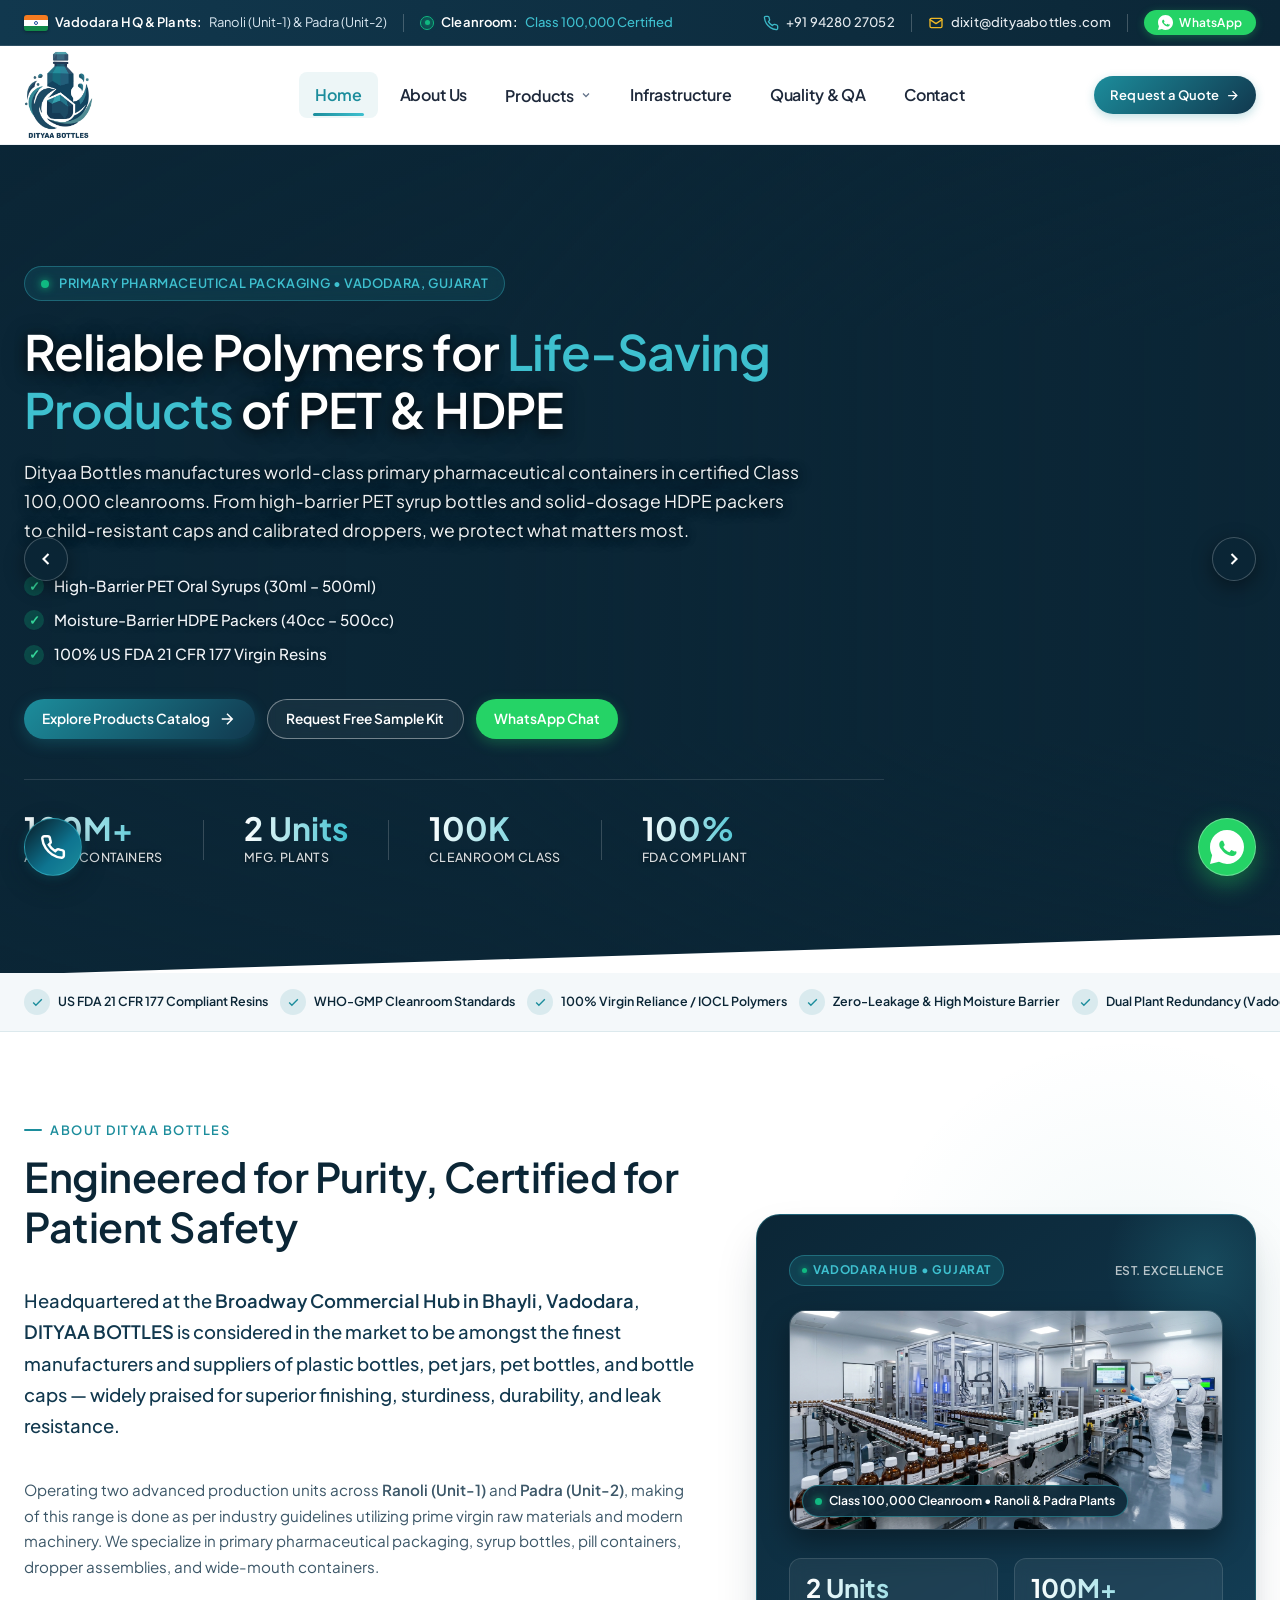
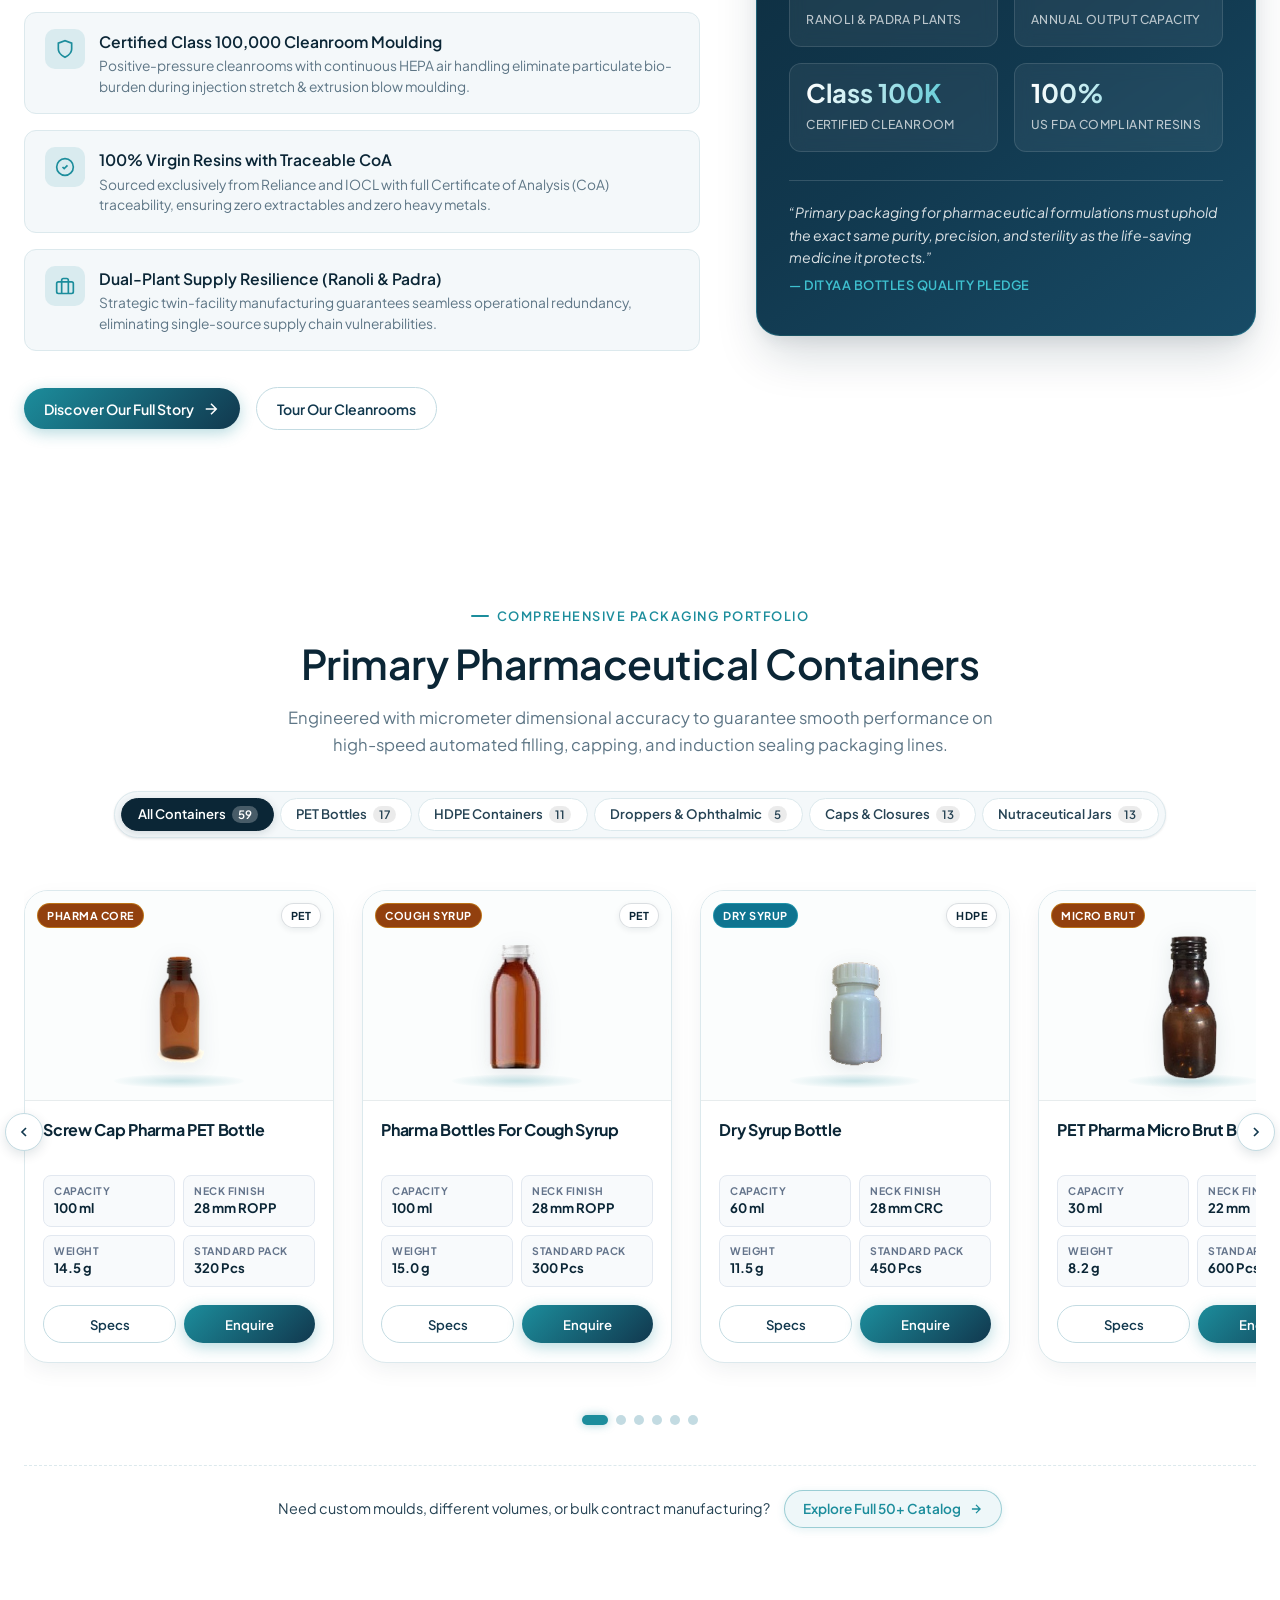
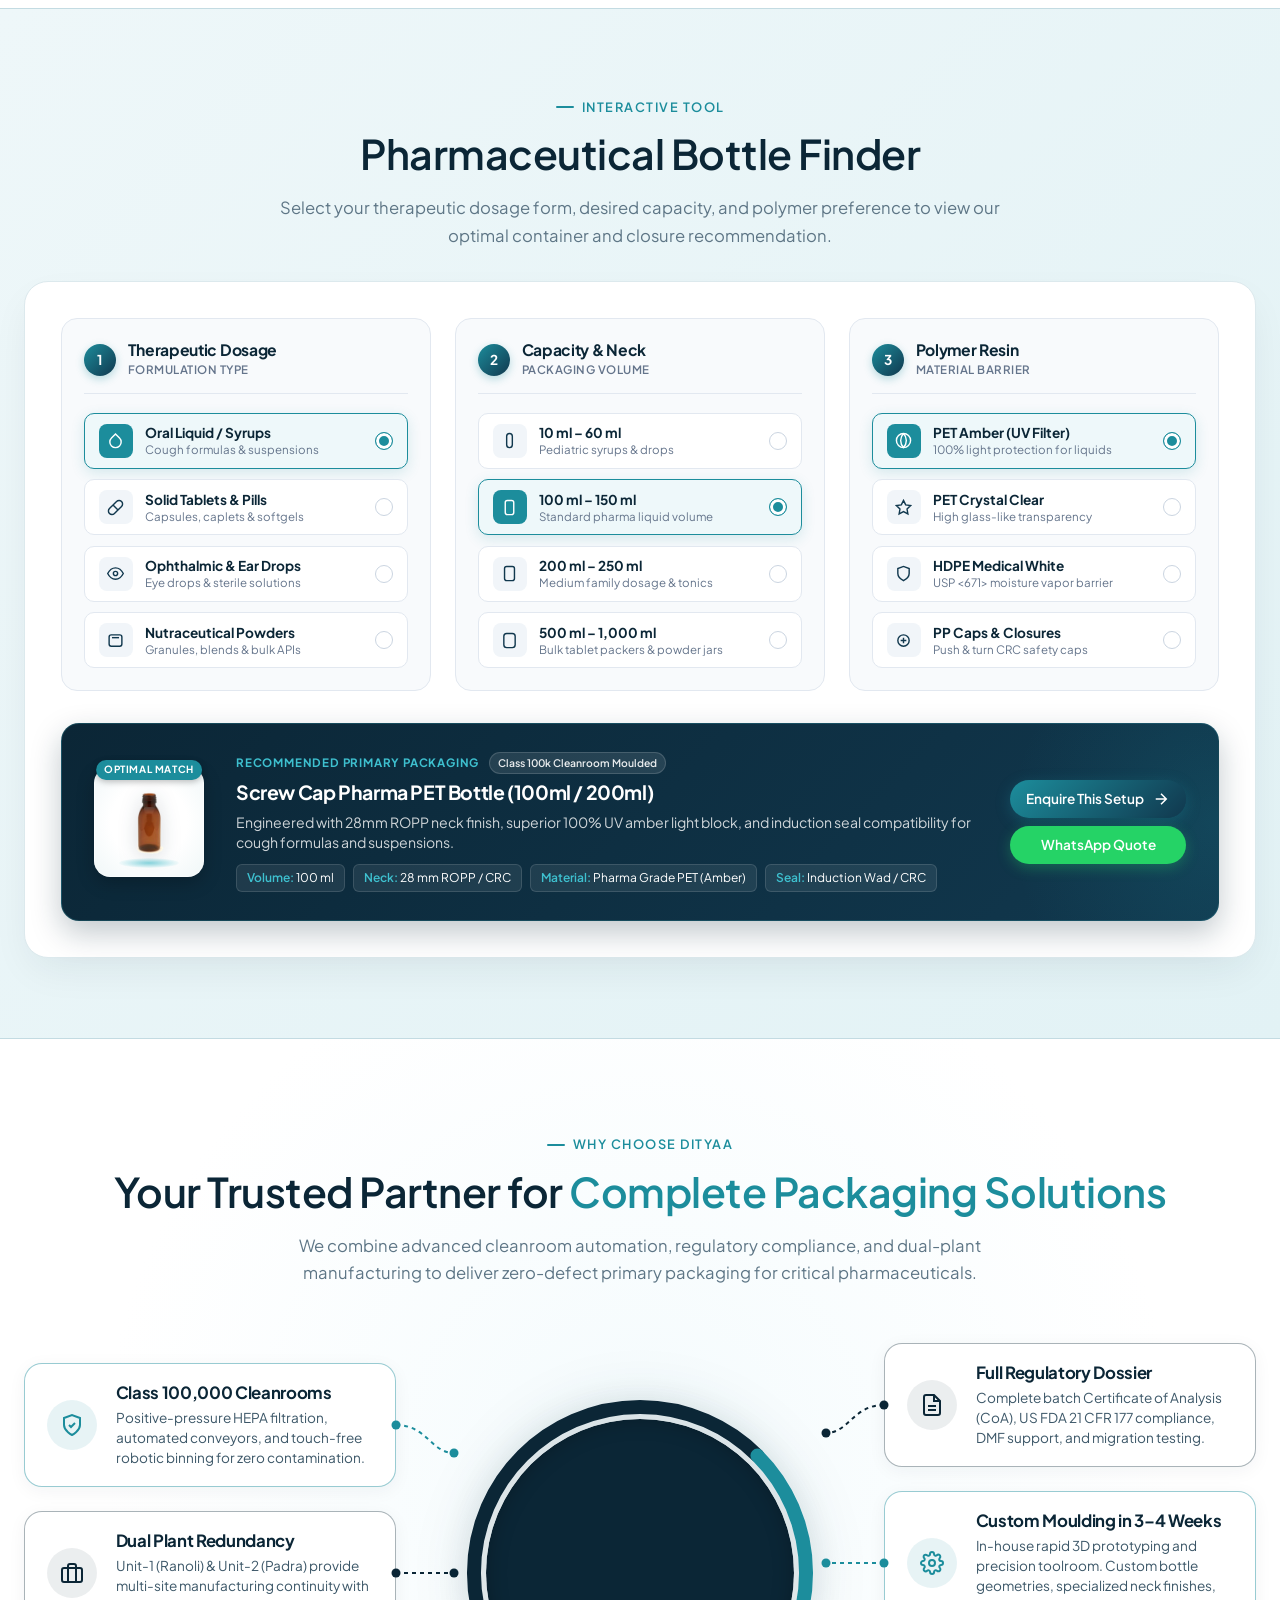
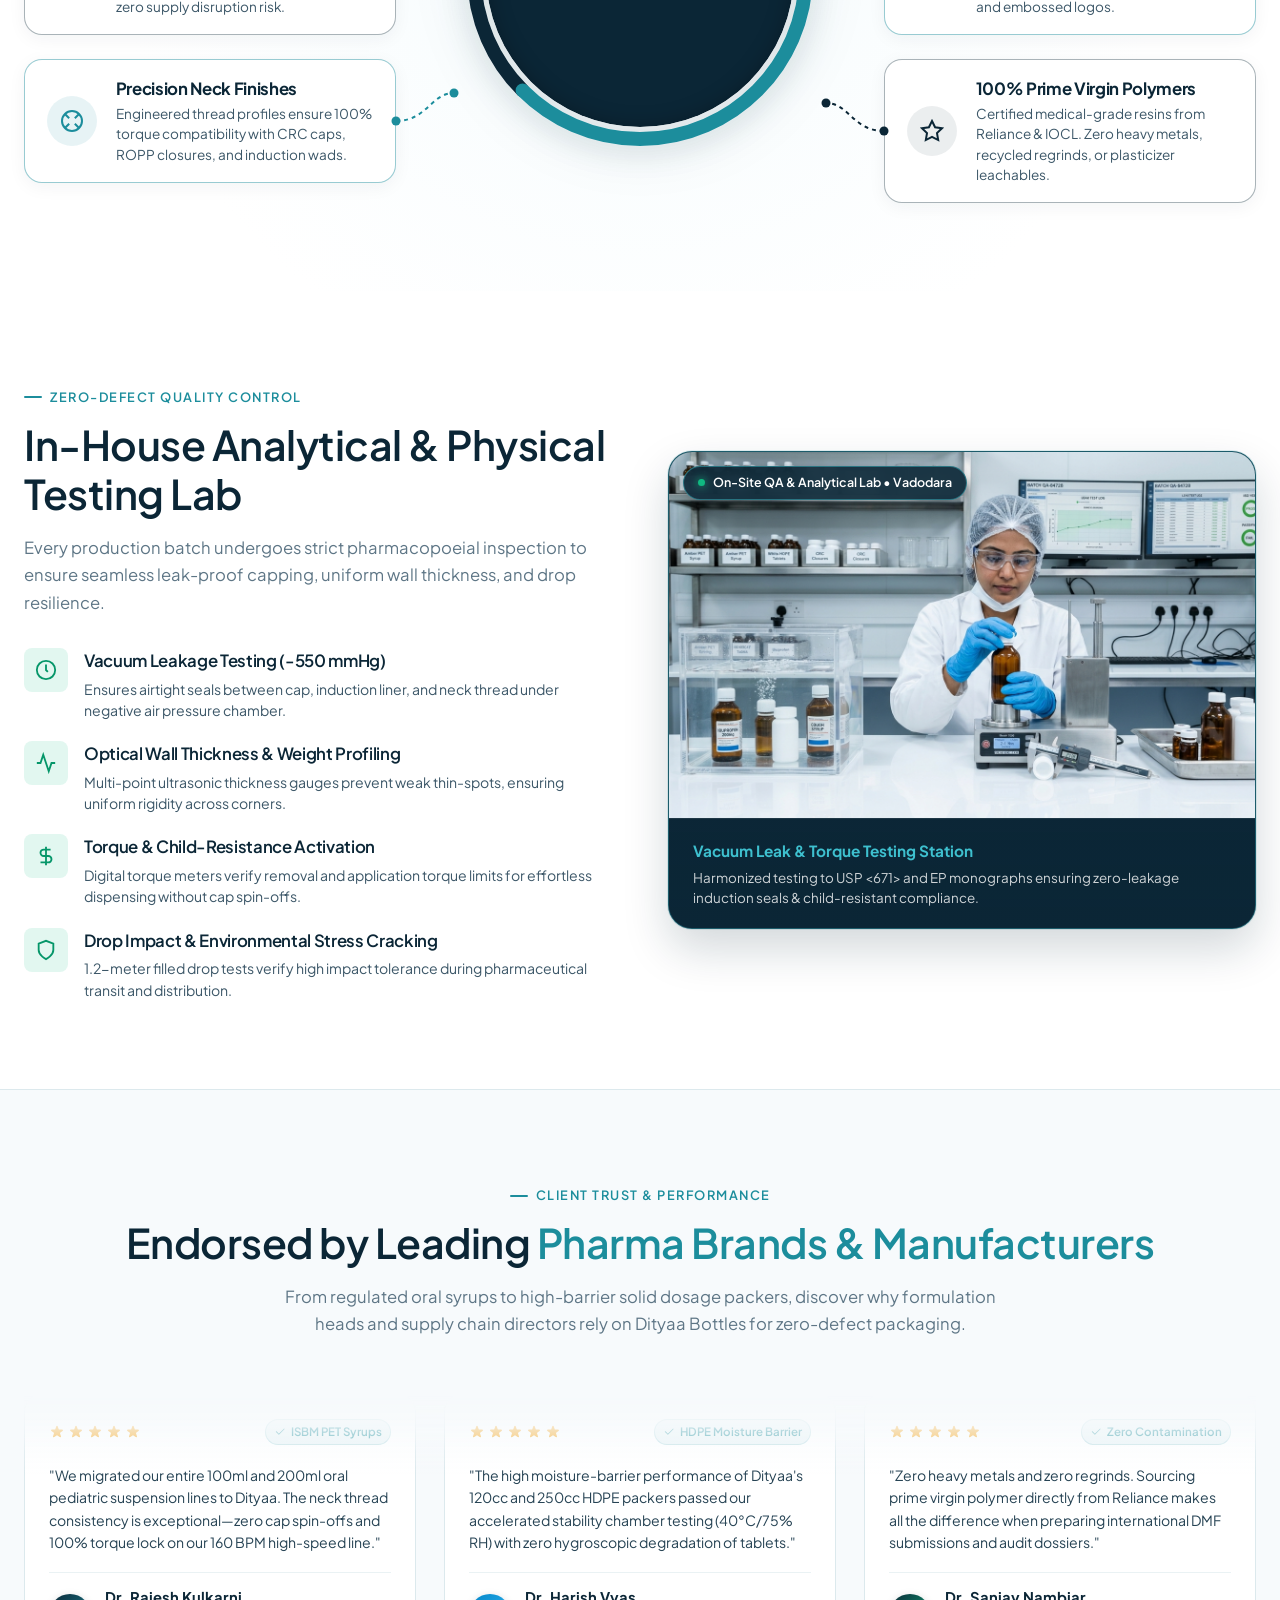
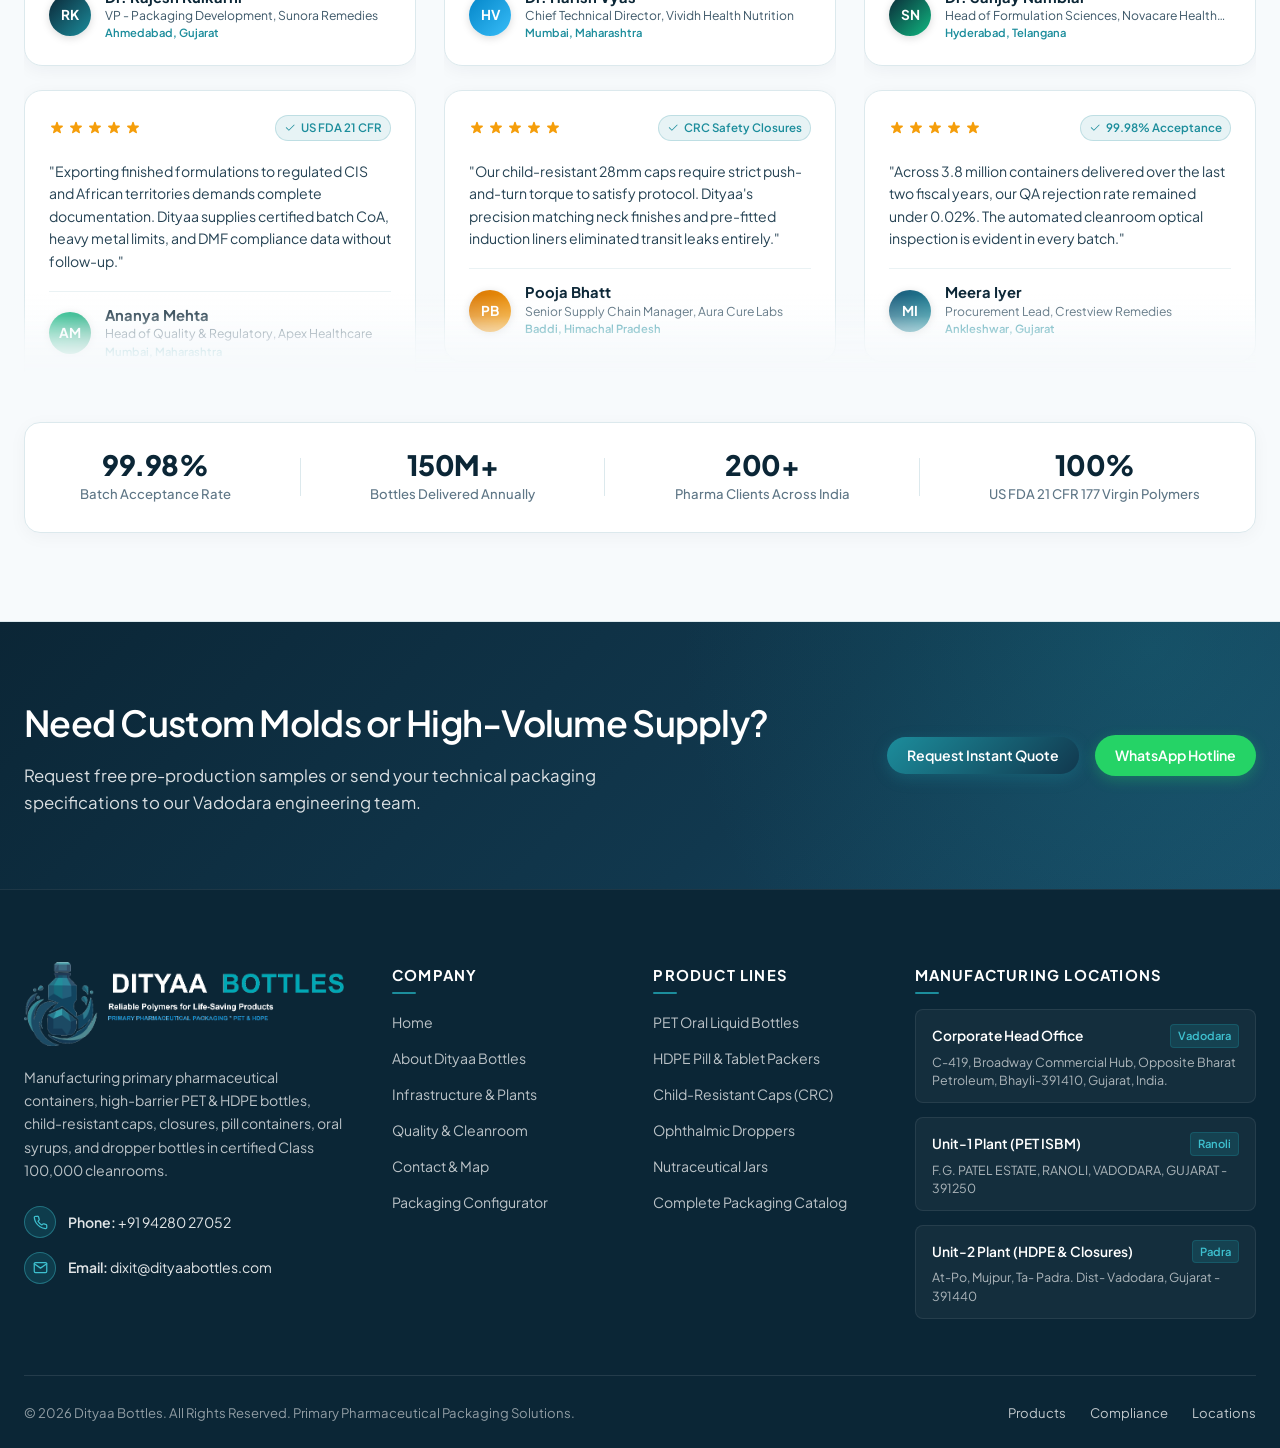
==== commit 2bc645fd: "Remove Packaging Finder from main navigation menu across all pages" ====
--- a/index.html
+++ b/index.html
@@ -139,7 +139,6 @@
 
         <a class="nav-link" href="infrastructure.html">Infrastructure</a>
         <a class="nav-link" href="quality.html">Quality &amp; QA</a>
-        <a class="nav-link" href="index.html#configurator">Packaging Finder</a>
         <a class="nav-link" href="contact.html">Contact</a>
       </nav>
 
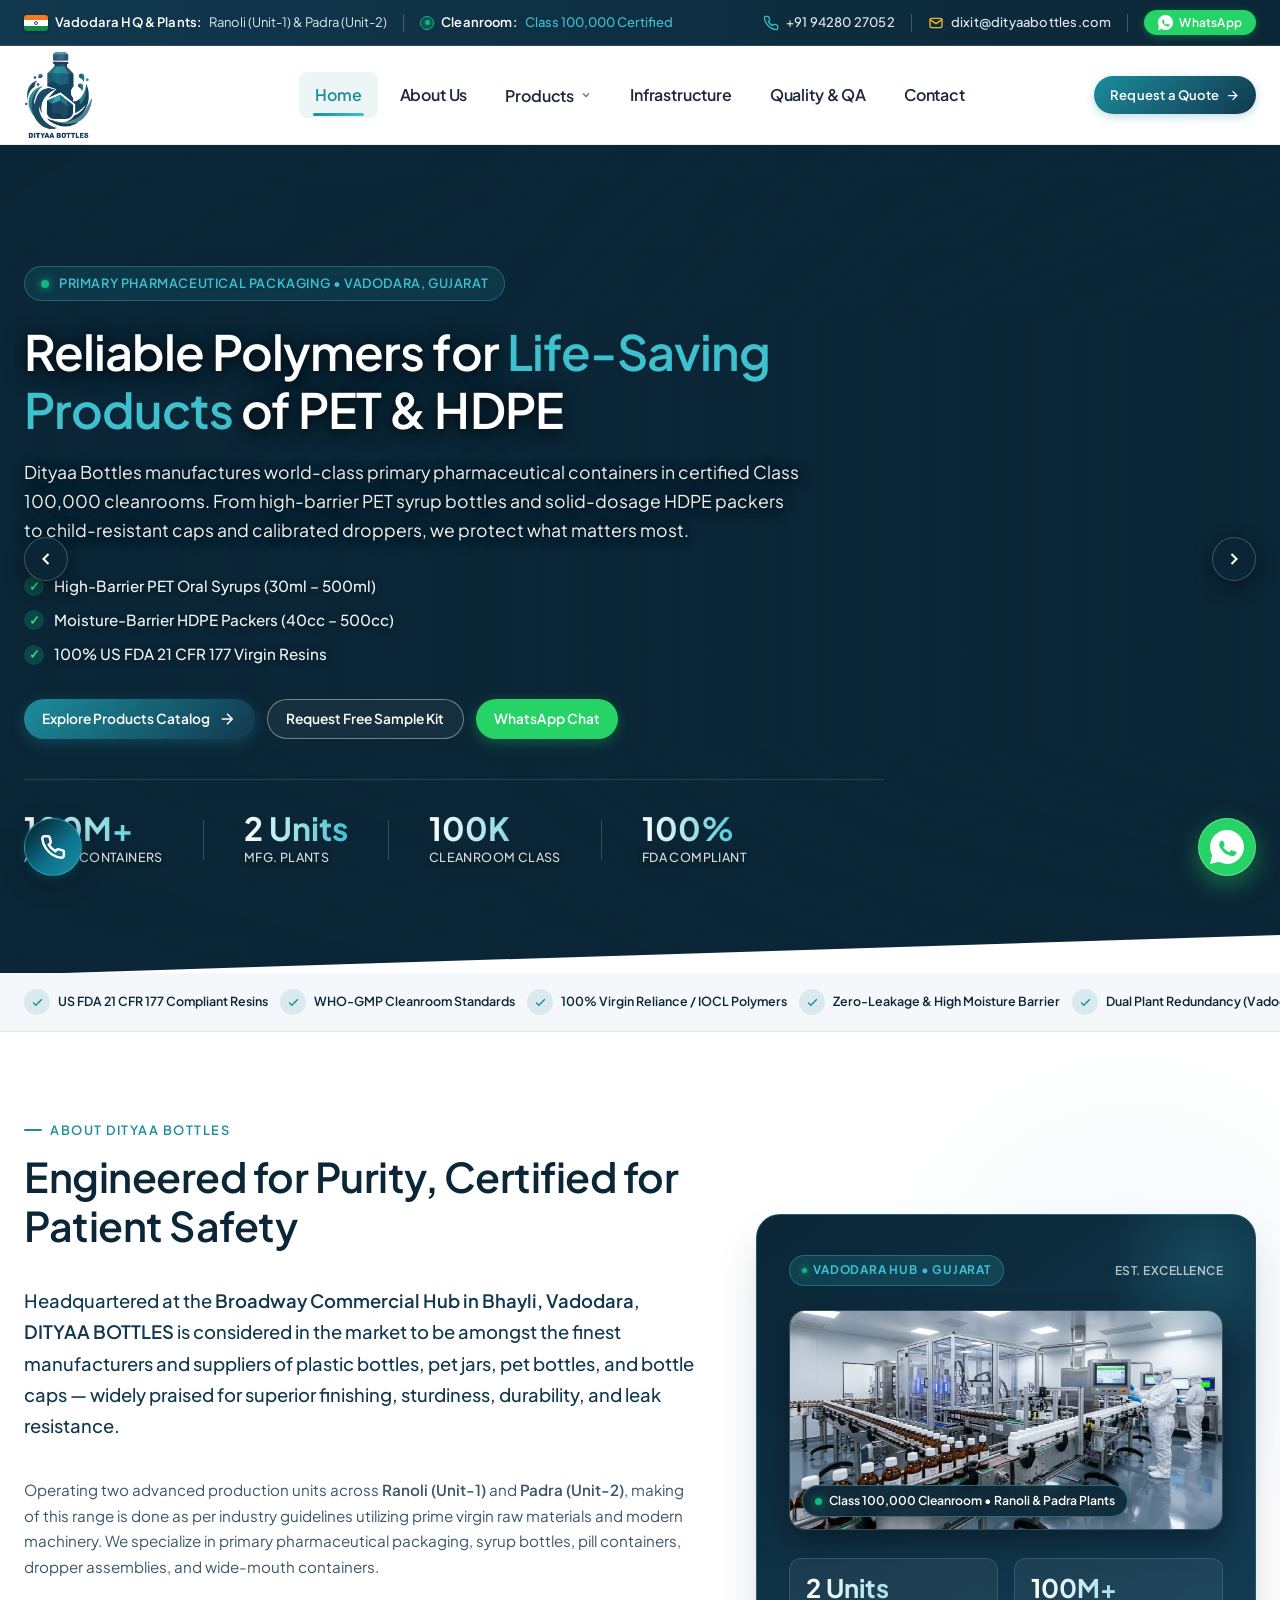
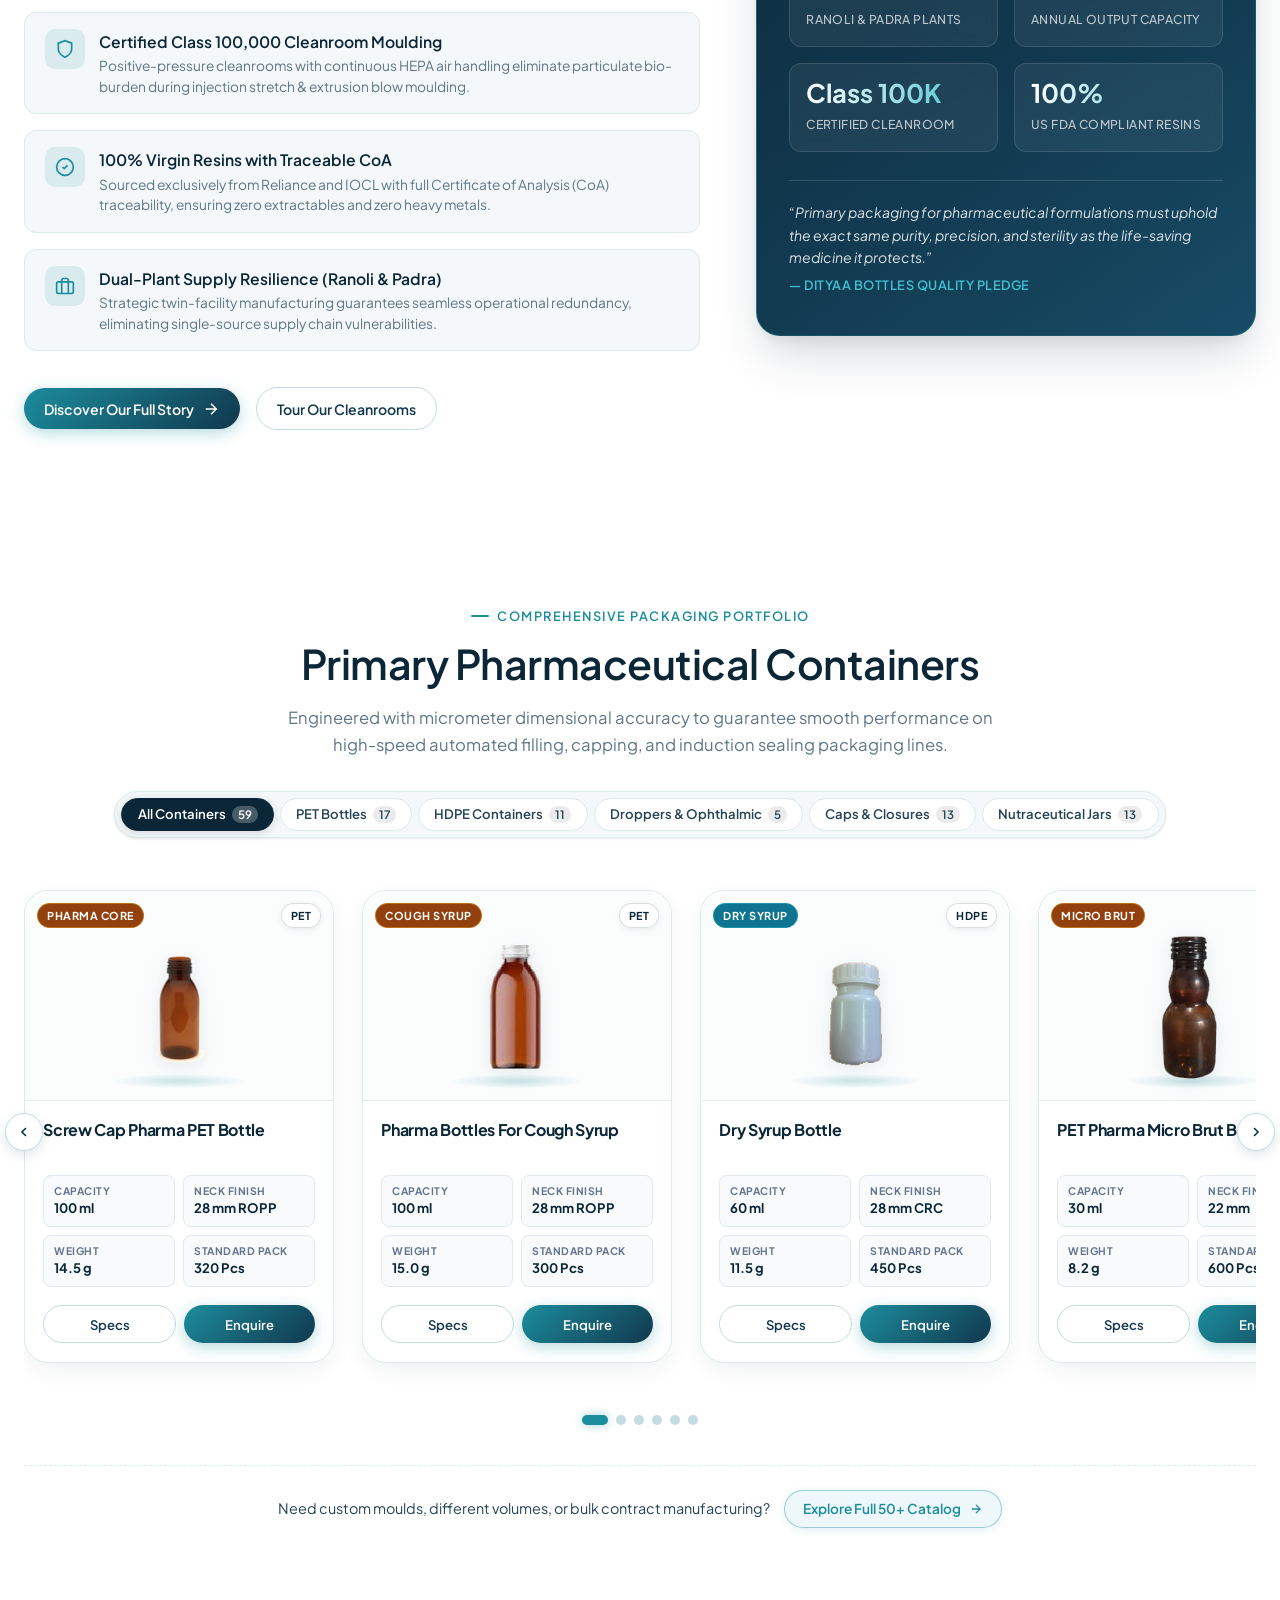
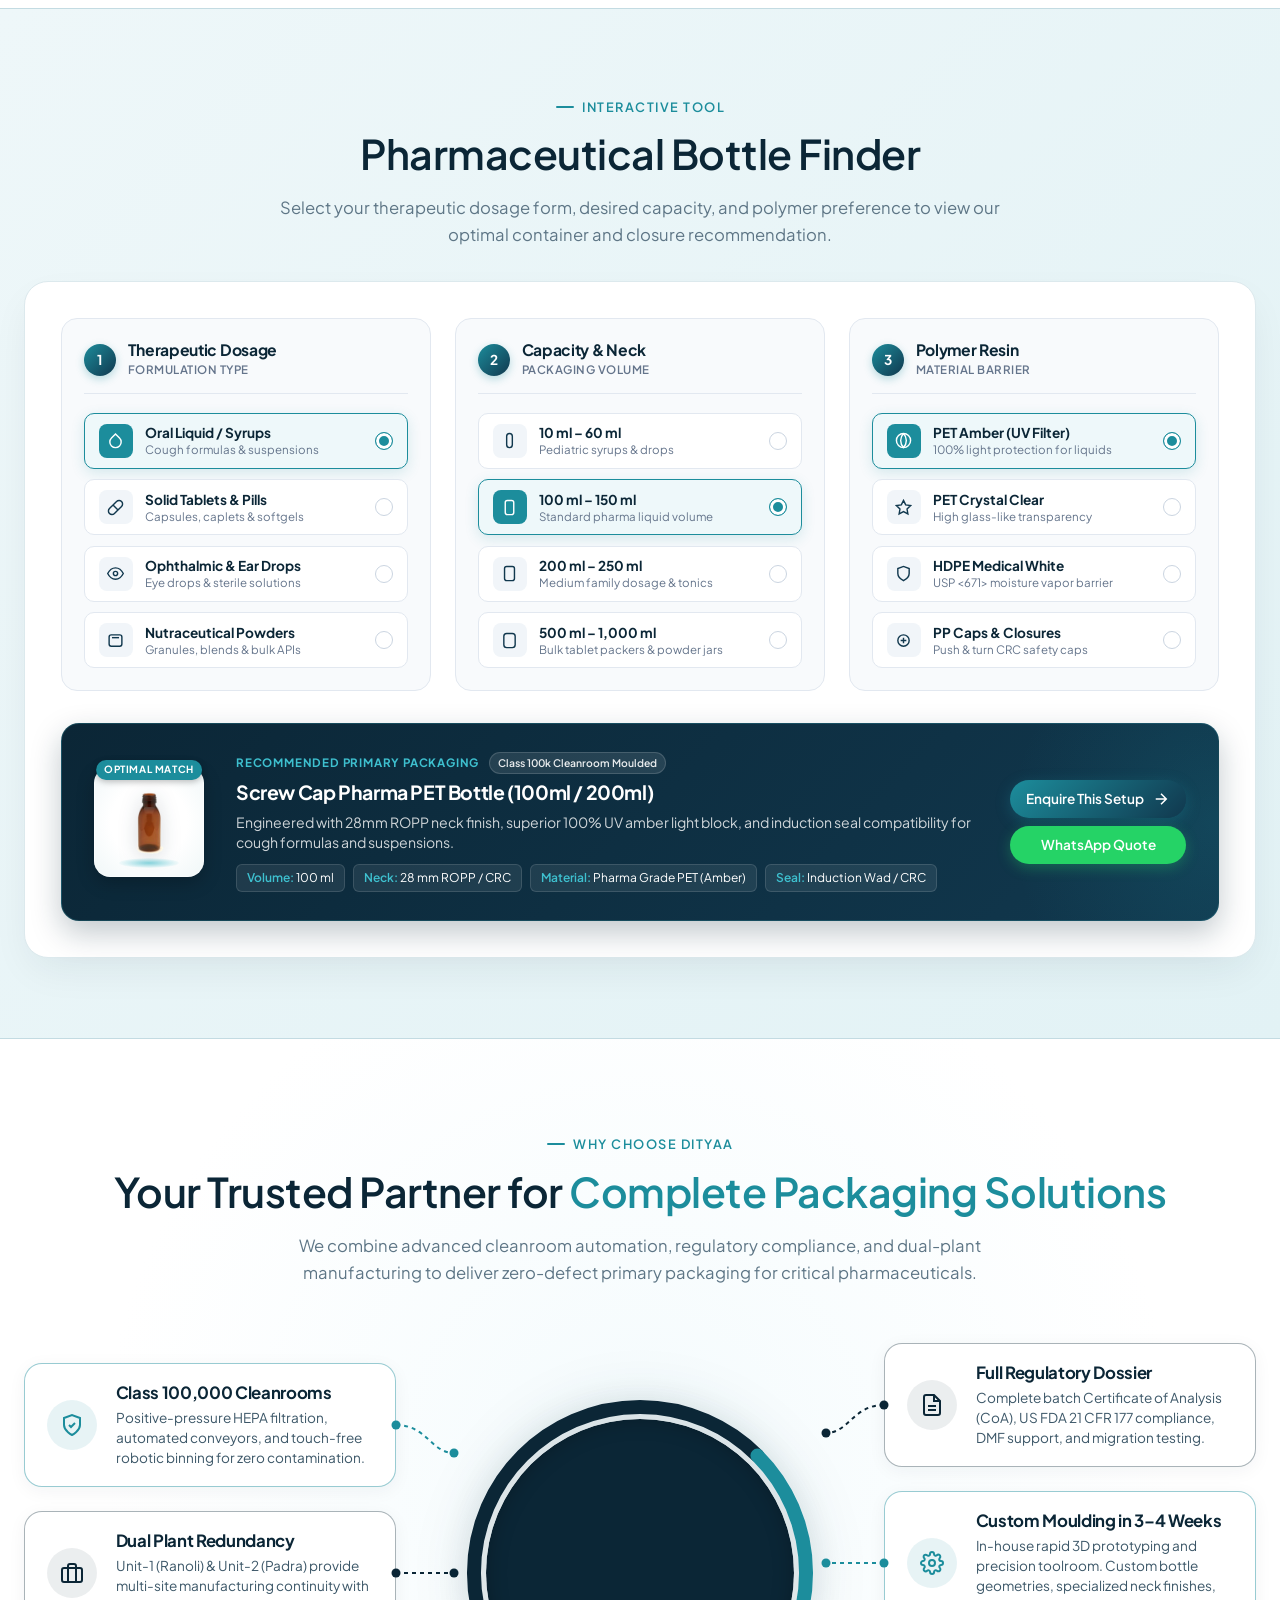
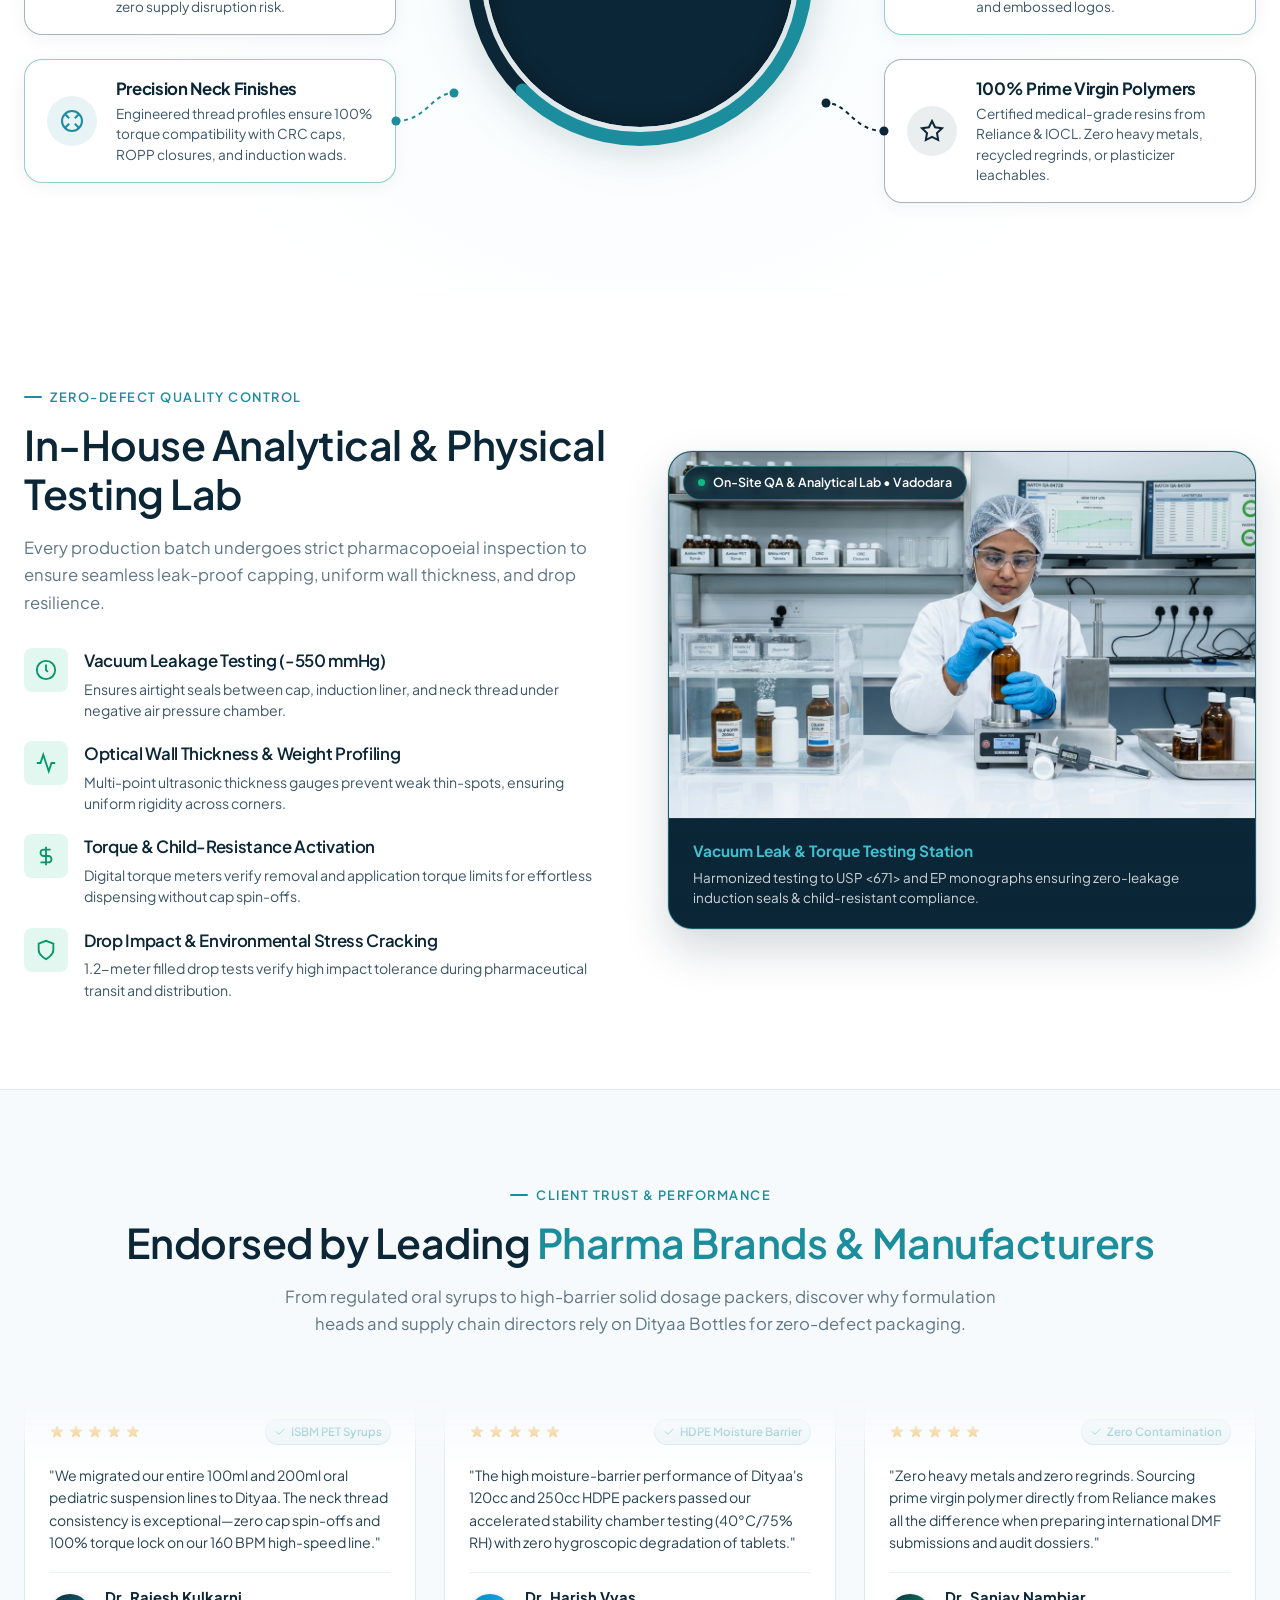
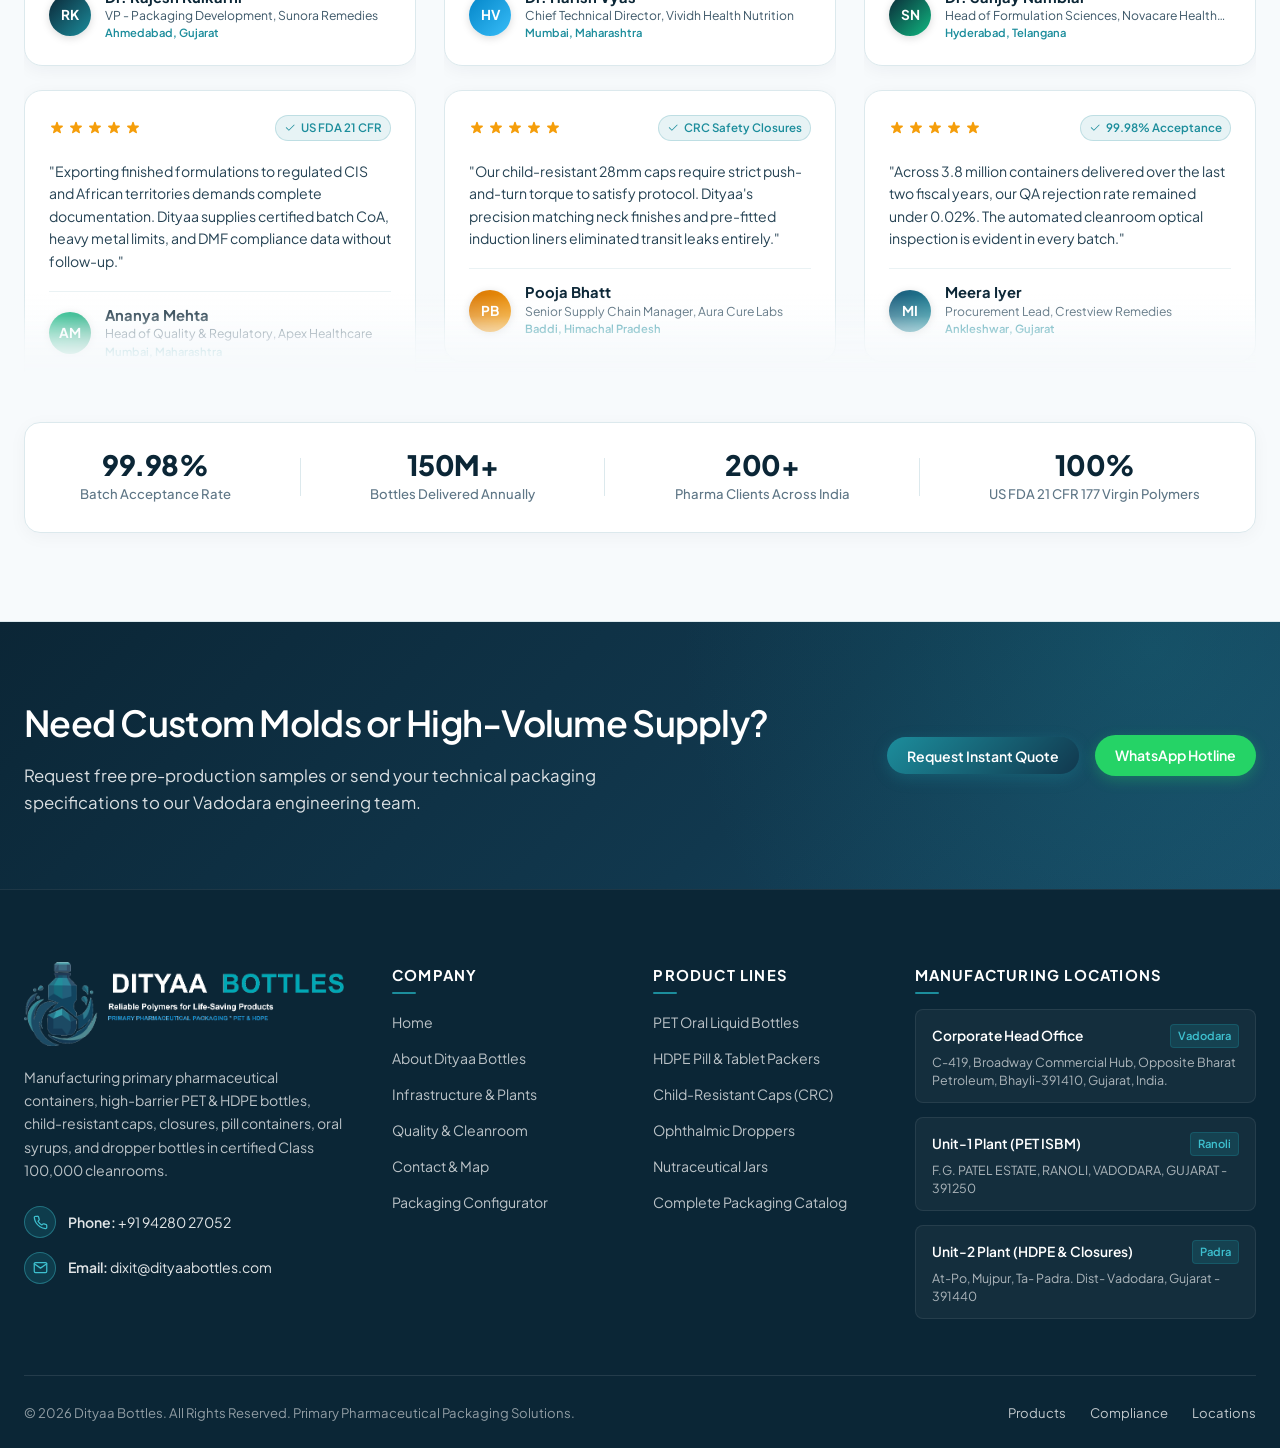
==== commit e8edaf6b: "Optimize full website performance and enhance complete mobile responsiveness across all pages" ====
--- a/index.html
+++ b/index.html
@@ -489,7 +489,7 @@
           </div>
 
           <div class="showcase-facility-img">
-            <img src="assets/pharma-cleanroom-facility.jpg" alt="Dityaa Bottles High-Speed Cleanroom Moulding Lines in Class 100,000 Facility">
+            <img src="assets/pharma-cleanroom-facility.jpg" alt="Dityaa Bottles High-Speed Cleanroom Moulding Lines in Class 100,000 Facility" loading="lazy" decoding="async">
             <div class="facility-img-overlay-badge">
               <span class="live-dot"></span>
               Class 100,000 Cleanroom • Ranoli &amp; Padra Plants
@@ -988,7 +988,7 @@
 
         <div class="quality-lab-media">
           <div class="quality-lab-frame">
-            <img src="assets/pharma-quality-lab.jpg" alt="Dityaa Bottles On-Site QA Testing Laboratory - Torque &amp; Vacuum Leak Inspection" class="quality-lab-img">
+            <img src="assets/pharma-quality-lab.jpg" alt="Dityaa Bottles On-Site QA Testing Laboratory - Torque &amp; Vacuum Leak Inspection" class="quality-lab-img" loading="lazy" decoding="async">
             <div class="quality-lab-badge">
               <span class="live-dot"></span>
               <span>On-Site QA &amp; Analytical Lab • Vadodara</span>
@@ -1580,7 +1580,7 @@
       <!-- Brand & Mission -->
       <div class="footer-brand">
         <a class="footer-brand-logo" href="index.html" aria-label="Dityaa Bottles Homepage">
-          <img class="footer-logo-img" src="assets/dityaa-logo-footer.png" alt="Dityaa Bottles - Reliable Polymers for Life-Saving Products">
+          <img class="footer-logo-img" src="assets/dityaa-logo-footer.png" alt="Dityaa Bottles - Reliable Polymers for Life-Saving Products" loading="lazy" decoding="async">
         </a>
         <p class="footer-bio">
           Manufacturing primary pharmaceutical containers, high-barrier PET &amp; HDPE bottles, child-resistant caps, closures, pill containers, oral syrups, and dropper bottles in certified Class 100,000 cleanrooms.
@@ -1744,7 +1744,7 @@
       </div>
       <div class="modal-product-grid">
         <div class="modal-product-img">
-          <img id="modalProdImg" src="assets/product-screw-cap-pharma.png" alt="Product Specification">
+          <img id="modalProdImg" src="assets/product-screw-cap-pharma.png" alt="Product Specification" loading="lazy" decoding="async">
         </div>
         <div>
           <table class="modal-spec-table">
--- a/styles.css
+++ b/styles.css
@@ -59,6 +59,9 @@
 html {
   scroll-behavior: smooth;
   font-size: 16px;
+  overflow-x: hidden;
+  max-width: 100vw;
+  width: 100%;
 }
 
 
@@ -87,10 +90,16 @@
   line-height: 1.6;
   -webkit-font-smoothing: antialiased;
   -moz-osx-font-smoothing: grayscale;
+  overflow-x: hidden;
+  max-width: 100vw;
+  width: 100%;
 }
 
 img,
-svg {
+svg,
+video,
+canvas,
+iframe {
   display: block;
   max-width: 100%;
 }
@@ -4015,6 +4024,7 @@
     display: flex;
     justify-content: space-between;
     height: 84px;
+    position: relative;
   }
 
   .brand-logo-image {
@@ -4046,6 +4056,8 @@
 
   .mobile-toggle {
     display: flex;
+    width: 44px;
+    height: 44px;
   }
 
   .header-cta {
@@ -4053,23 +4065,24 @@
   }
 
   .main-nav {
-    position: fixed;
-    top: 74px;
+    position: absolute;
+    top: 100%;
     left: 0;
     right: 0;
     background: #ffffff;
     flex-direction: column;
-    padding: 1.25rem 1.5rem 2rem 1.5rem;
+    padding: 1rem 1.25rem 1.75rem 1.25rem;
     box-shadow: 0 20px 40px rgba(11, 38, 54, 0.18);
     border-bottom: 2px solid var(--line);
-    transform: translateY(-130%);
+    transform: translateY(-8px);
     opacity: 0;
     visibility: hidden;
-    transition: all 0.3s cubic-bezier(0.16, 1, 0.3, 1);
+    transition: all 0.25s cubic-bezier(0.16, 1, 0.3, 1);
     align-items: stretch;
     margin: 0;
-    max-height: calc(100vh - 74px);
+    max-height: calc(100vh - 84px);
     overflow-y: auto;
+    z-index: 999;
   }
 
   .main-nav.open {
@@ -4093,7 +4106,8 @@
     align-items: stretch;
   }
 
-  .dropdown-menu {
+  .nav-dropdown .dropdown-menu {
+    display: none;
     position: static;
     transform: none !important;
     opacity: 1;
@@ -4106,6 +4120,18 @@
     padding: 6px;
   }
 
+  .nav-dropdown.open .dropdown-menu {
+    display: block;
+  }
+
+  .nav-dropdown.open .nav-dropdown-trigger svg {
+    transform: rotate(180deg);
+  }
+
+  .nav-dropdown-trigger svg {
+    transition: transform 0.2s ease;
+  }
+
   .dropdown-menu::before {
     display: none;
   }
@@ -4121,49 +4147,6 @@
 
   .hero-next-arrow {
     right: 10px;
-  }
-}
-
-@media (max-width: 580px) {
-  .hero-content-shell {
-    padding-top: 3rem;
-    padding-bottom: 2.5rem;
-  }
-
-  .hero-title {
-    font-size: 1.85rem;
-  }
-
-  .hero-side-arrow {
-    display: none;
-  }
-
-  .hero-actions {
-    flex-direction: column;
-    align-items: stretch;
-  }
-
-  .hero-actions .btn {
-    width: 100%;
-    justify-content: center;
-  }
-
-  .hero-metrics-clean {
-    padding: 1.25rem 1.5rem;
-  }
-
-  .topbar-right .topbar-link:nth-of-type(2),
-  .topbar-right .topbar-divider:nth-of-type(2) {
-    display: none;
-  }
-
-  .prod-arrow {
-    display: none;
-  }
-
-  .product-slider-track .product-card {
-    flex: 0 0 85vw;
-    max-width: 85vw;
   }
 }
 
@@ -4277,4 +4260,281 @@
     width: 28px;
     height: 28px;
   }
+
+  /* Infrastructure & Quality Plant Deep Dives on Tablet/Mobile */
+  .plant-grid {
+    grid-template-columns: 1fr !important;
+    gap: 2rem !important;
+  }
+
+  .plant-grid img {
+    height: 260px !important;
+  }
+
+  .plant-detail {
+    padding-block: 3rem !important;
+  }
+
+  .plant-grid div[style*="order:2"] {
+    order: 0 !important;
+  }
+
+  img[src*="pharma-cleanroom-facility"],
+  img[src*="pharma-quality-lab"] {
+    height: 250px !important;
+  }
+}
+
+@media (max-width: 640px) {
+  .shell {
+    width: calc(100% - 2rem);
+  }
+
+  .section-title {
+    font-size: clamp(1.5rem, 5.5vw, 1.85rem) !important;
+    word-break: break-word;
+  }
+
+  .page-hero {
+    padding-block: 2.5rem 2.5rem !important;
+  }
+
+  .hero-content-shell {
+    padding-top: 2.5rem;
+    padding-bottom: 2rem;
+  }
+
+  .hero-title {
+    font-size: clamp(1.75rem, 6.5vw, 2.2rem) !important;
+    word-break: break-word;
+  }
+
+  .hero-side-arrow {
+    display: none;
+  }
+
+  .hero-actions {
+    flex-direction: column;
+    align-items: stretch;
+  }
+
+  .hero-actions .btn {
+    width: 100%;
+    justify-content: center;
+  }
+
+  .hero-metrics-clean {
+    padding: 1.25rem 1.5rem;
+  }
+
+  /* Responsive 2x2 Hero Stats Grid */
+  .hero-stats {
+    display: grid !important;
+    grid-template-columns: repeat(2, 1fr) !important;
+    gap: 1.25rem 1rem !important;
+    padding-top: 1.5rem !important;
+    margin-top: 1.5rem !important;
+  }
+
+  .hero-stat-divider {
+    display: none !important;
+  }
+
+  .hero-stat-item {
+    padding-right: 0 !important;
+  }
+
+  .hero-stat-num {
+    font-size: 1.6rem !important;
+  }
+
+  .topbar-right .topbar-link:nth-of-type(2),
+  .topbar-right .topbar-divider:nth-of-type(2) {
+    display: none;
+  }
+
+  .prod-arrow {
+    display: none;
+  }
+
+  .product-slider-track .product-card {
+    flex: 0 0 85vw;
+    max-width: 85vw;
+  }
+
+  /* Product Catalog Controls */
+  .product-controls {
+    padding: 1rem !important;
+  }
+
+  .filter-subrow {
+    flex-direction: column;
+    align-items: stretch;
+  }
+
+  .filter-selects {
+    flex-direction: column;
+    align-items: stretch;
+  }
+
+  .filter-selects select {
+    width: 100%;
+  }
+
+  .view-toggles {
+    justify-content: center;
+  }
+
+  /* Contact Page Layout & Touch Form */
+  .contact-layout {
+    grid-template-columns: 1fr !important;
+    padding-block: 2.5rem !important;
+    gap: 2rem !important;
+  }
+
+  .contact-form-box {
+    padding: 1.25rem 1rem !important;
+  }
+
+  .contact-form-box button {
+    width: 100% !important;
+  }
+
+  .loc-card-interactive {
+    padding: 1rem !important;
+  }
+
+  .loc-card-inner {
+    gap: 0.85rem;
+  }
+
+  .loc-card-icon-box {
+    width: 44px;
+    height: 44px;
+  }
+
+  .loc-card-icon-box svg {
+    width: 22px;
+    height: 22px;
+  }
+
+  /* Mobile Touch-friendly Targets & Prevent iOS Auto-Zoom */
+  input,
+  select,
+  textarea,
+  button.btn {
+    font-size: 16px;
+    min-height: 44px;
+  }
+}
+
+@media (max-width: 480px) {
+  .header-inner {
+    height: 72px;
+  }
+
+  .brand-logo-image {
+    height: 58px;
+    max-width: 200px;
+  }
+
+  .mobile-toggle {
+    width: 40px;
+    height: 40px;
+  }
+
+  .product-grid {
+    grid-template-columns: 1fr !important;
+  }
+}
+
+/* ==========================================================================
+   GLOBAL ENTRANCE & SCROLL REVEAL ANIMATIONS
+   ========================================================================== */
+
+/* Page Hero Initial Entrance Animations (Runs immediately on page load) */
+.page-hero .section-kicker,
+.page-hero .hero-badge {
+  opacity: 0;
+  animation: heroFadeSlideUp 0.65s cubic-bezier(0.16, 1, 0.3, 1) 0.1s forwards;
+}
+
+.page-hero .section-title,
+.page-hero h1 {
+  opacity: 0;
+  animation: heroFadeSlideUp 0.75s cubic-bezier(0.16, 1, 0.3, 1) 0.22s forwards;
+}
+
+.page-hero .section-subtitle,
+.page-hero p.hero-desc {
+  opacity: 0;
+  animation: heroFadeSlideUp 0.8s cubic-bezier(0.16, 1, 0.3, 1) 0.35s forwards;
+}
+
+.page-hero .hero-actions,
+.page-hero .hero-cta-group {
+  opacity: 0;
+  animation: heroFadeSlideUp 0.8s cubic-bezier(0.16, 1, 0.3, 1) 0.48s forwards;
+}
+
+@keyframes heroFadeSlideUp {
+  0% {
+    opacity: 0;
+    transform: translateY(24px);
+  }
+  100% {
+    opacity: 1;
+    transform: translateY(0);
+  }
+}
+
+/* Scroll Reveal Base Class */
+body.js-animate .reveal-init {
+  opacity: 0;
+  transform: translateY(28px);
+  transition: opacity 0.7s cubic-bezier(0.16, 1, 0.3, 1),
+              transform 0.7s cubic-bezier(0.16, 1, 0.3, 1);
+  will-change: opacity, transform;
+}
+
+/* Staggered Delay for Child Items in Grids */
+body.js-animate .reveal-init[style*="--reveal-delay"] {
+  transition-delay: var(--reveal-delay);
+}
+
+/* Directional and Scale Variants */
+body.js-animate .reveal-init.reveal-left {
+  transform: translateX(-32px);
+}
+
+body.js-animate .reveal-init.reveal-right {
+  transform: translateX(32px);
+}
+
+body.js-animate .reveal-init.reveal-scale {
+  transform: scale(0.95) translateY(20px);
+}
+
+/* Active / In-View State */
+body.js-animate .reveal-init.is-revealed {
+  opacity: 1;
+  transform: translate(0, 0) scale(1);
+}
+
+/* Clean fallback if prefers-reduced-motion is enabled */
+@media (prefers-reduced-motion: reduce) {
+  .page-hero .section-kicker,
+  .page-hero .section-title,
+  .page-hero .section-subtitle,
+  .page-hero .hero-badge,
+  .page-hero h1,
+  .page-hero p.hero-desc,
+  .page-hero .hero-actions,
+  .page-hero .hero-cta-group,
+  body.js-animate .reveal-init {
+    opacity: 1 !important;
+    transform: none !important;
+    animation: none !important;
+    transition: none !important;
+  }
 }
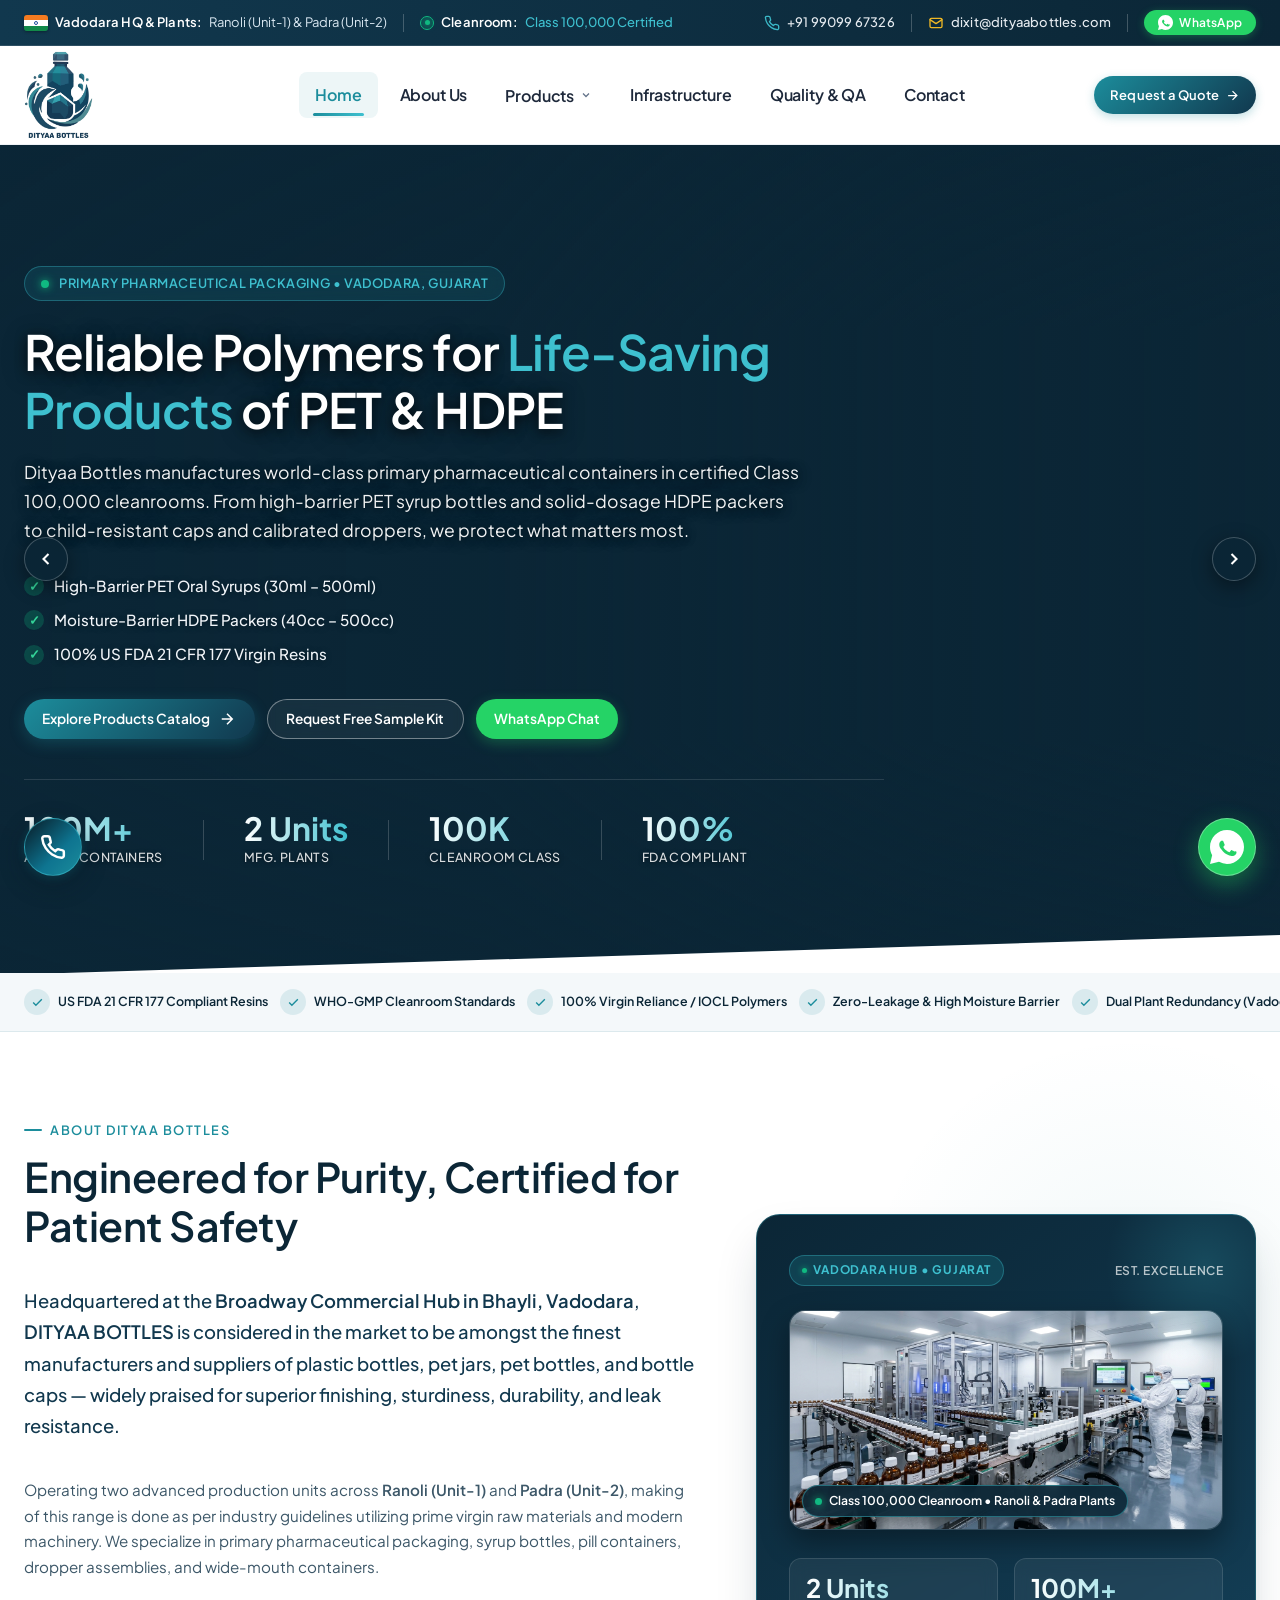
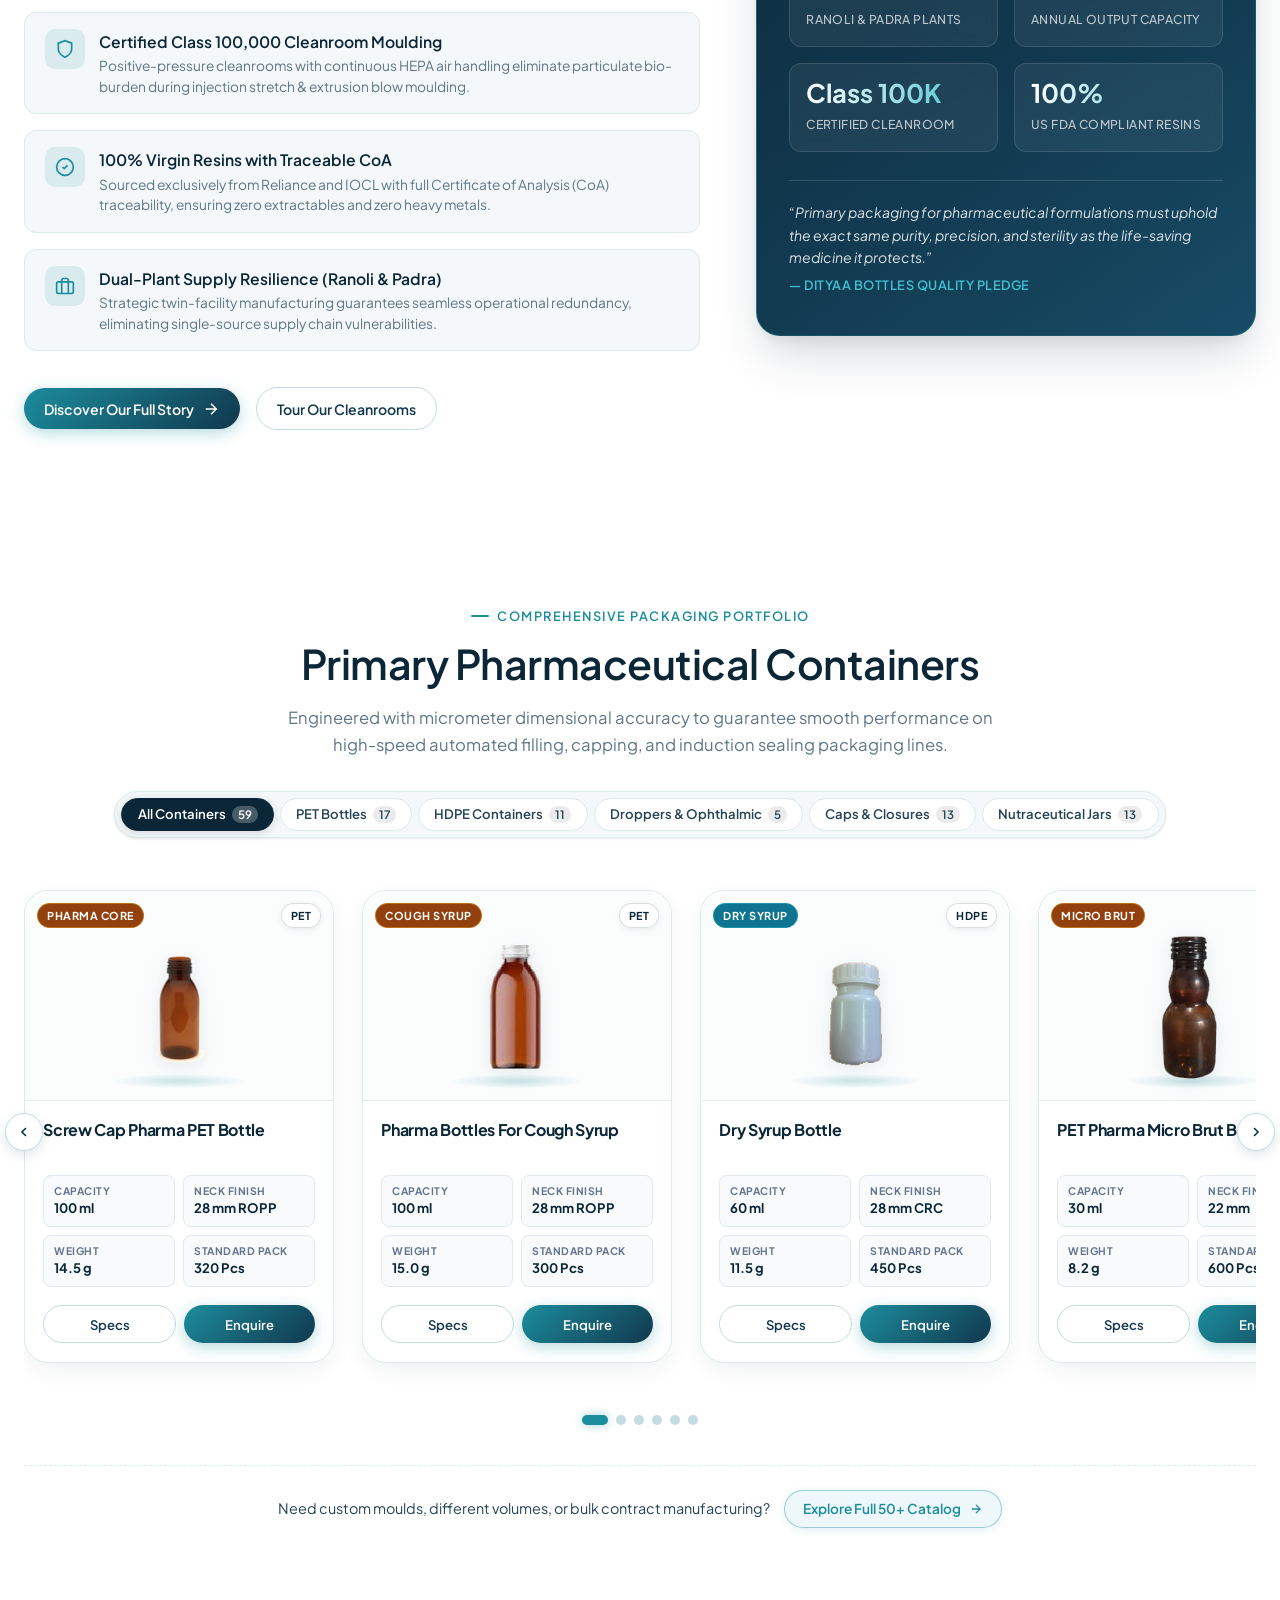
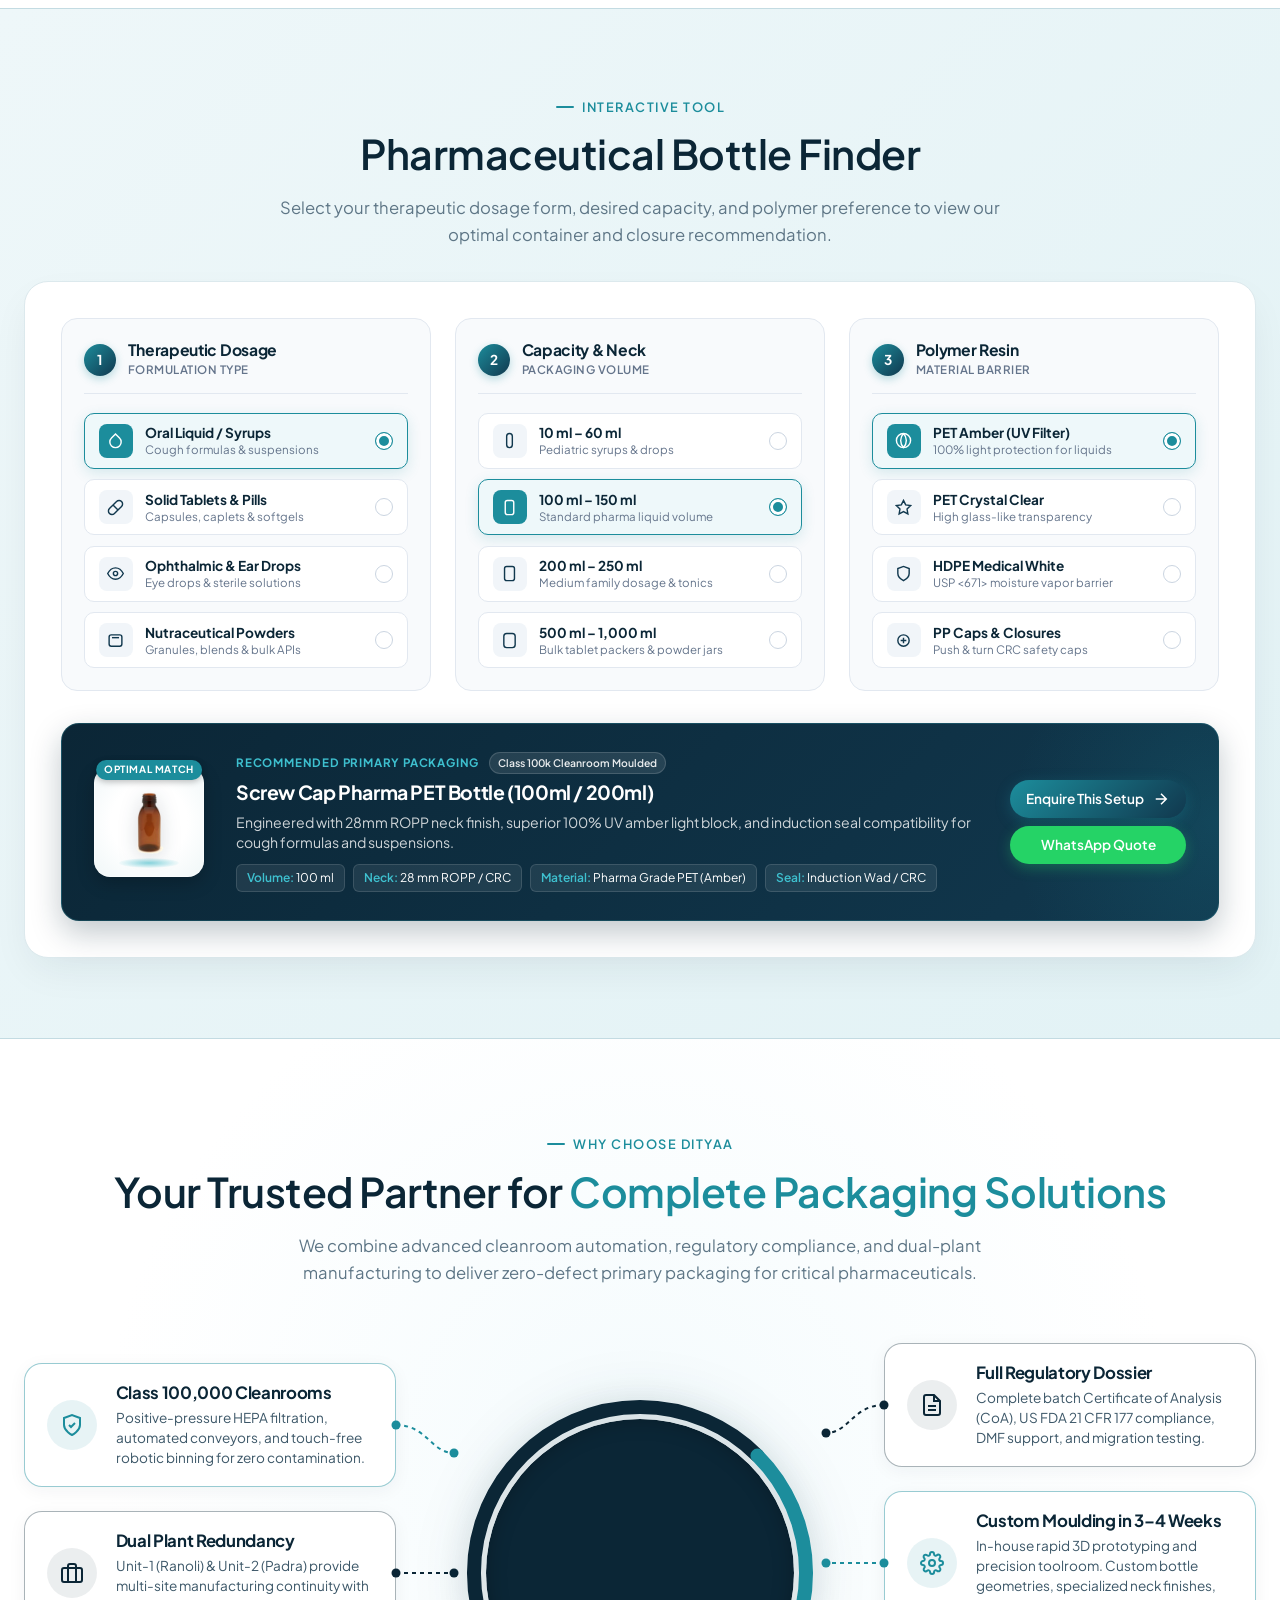
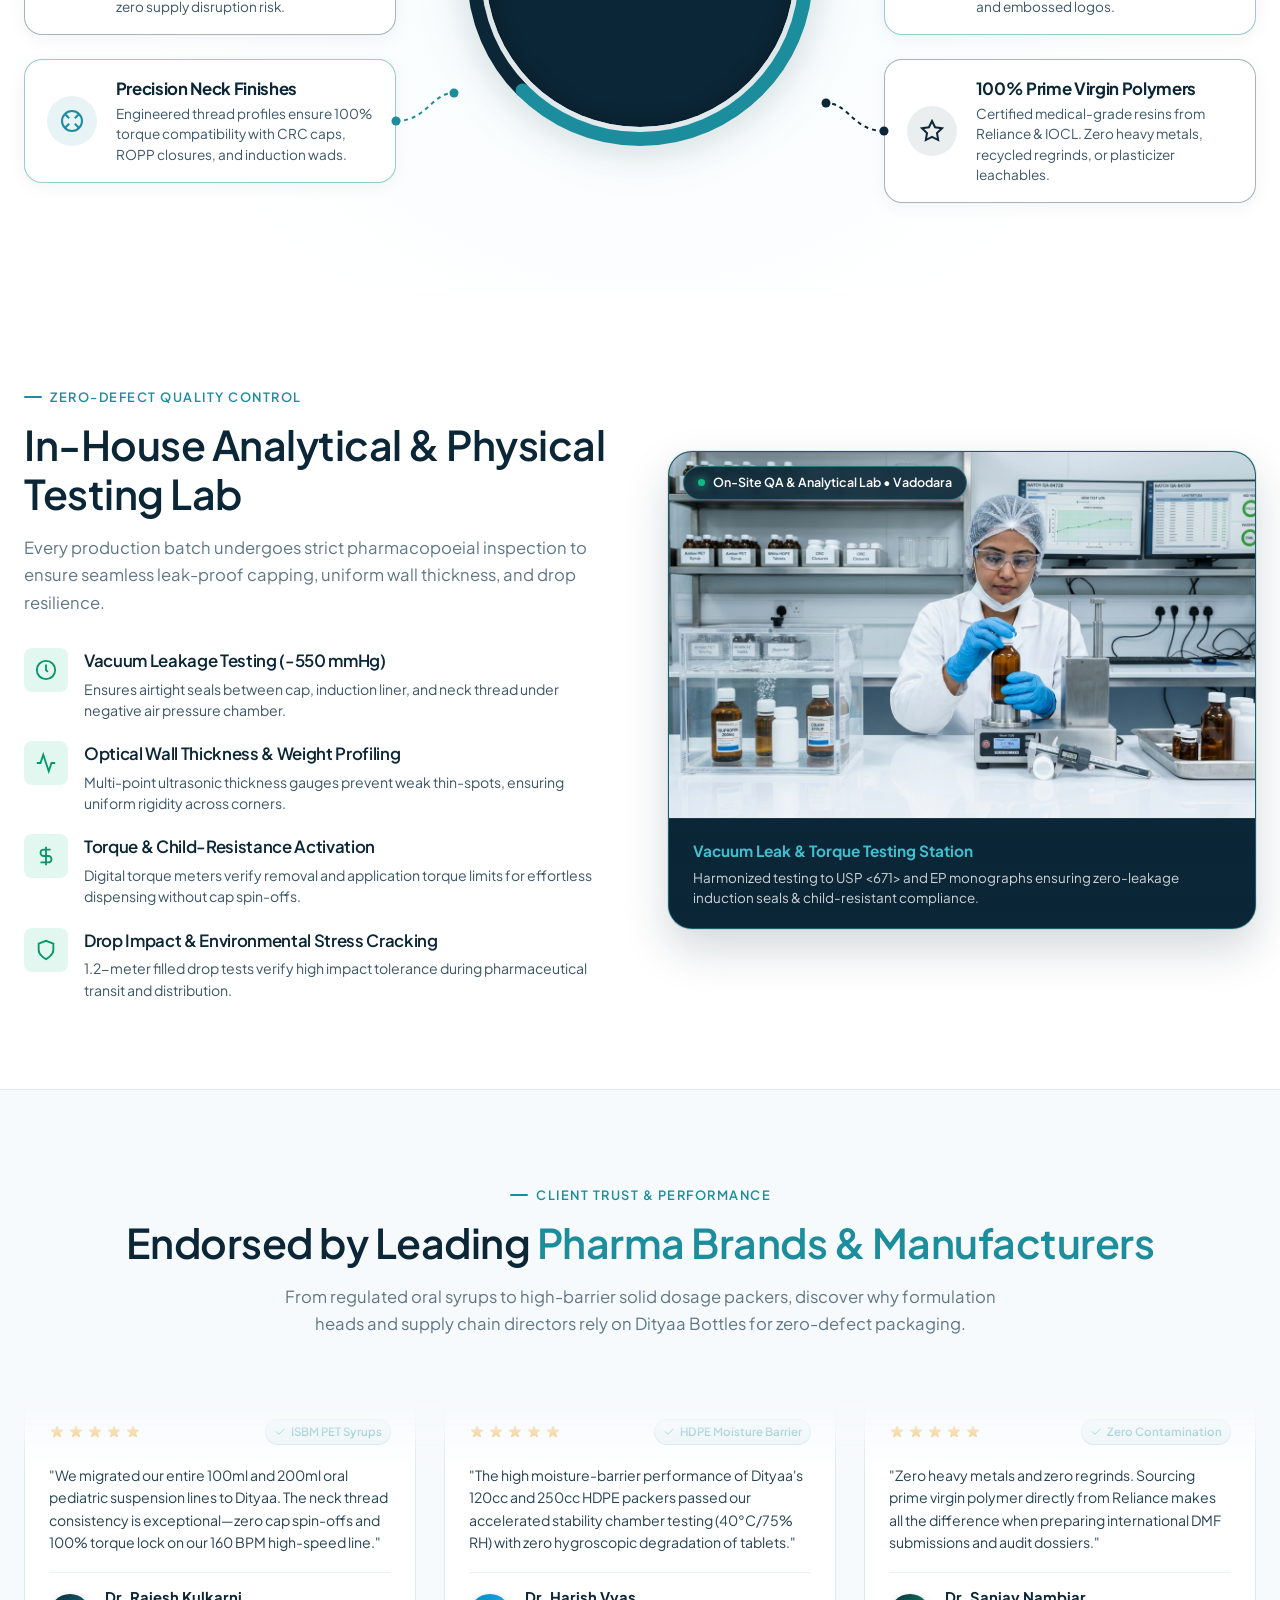
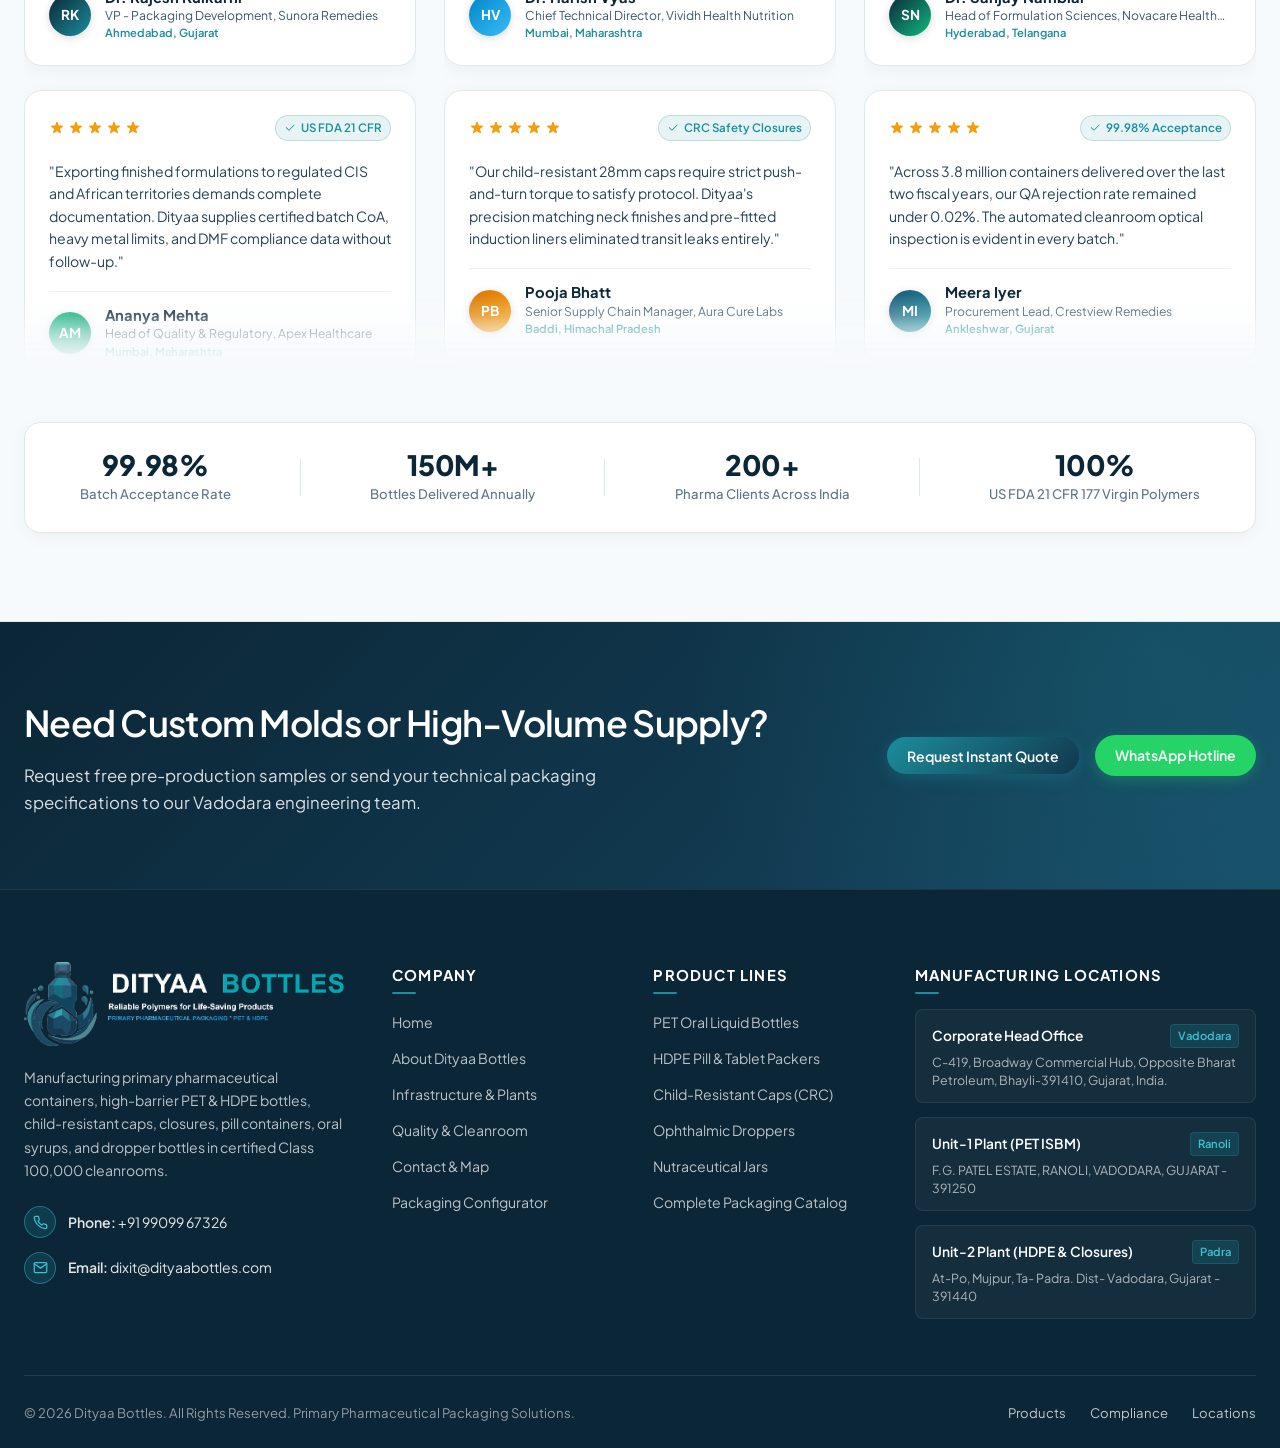
==== commit 632c374d: "Update contact number to +91 99099 67326 across all pages, footers, topbars, WhatsApp buttons, and s" ====
--- a/index.html
+++ b/index.html
@@ -37,11 +37,11 @@
       </div>
 
       <div class="topbar-right">
-        <a class="topbar-link" href="tel:+919428027052" title="Call Sales Office">
+        <a class="topbar-link" href="tel:+919909967326" title="Call Sales Office">
           <svg class="topbar-ico phone-ico" viewBox="0 0 24 24" fill="none" stroke="currentColor" stroke-width="2" stroke-linecap="round" stroke-linejoin="round">
             <path d="M22 16.92v3a2 2 0 0 1-2.18 2 19.79 19.79 0 0 1-8.63-3.07 19.5 19.5 0 0 1-6-6 19.79 19.79 0 0 1-3.07-8.67A2 2 0 0 1 4.11 2h3a2 2 0 0 1 2 1.72 12.84 12.84 0 0 0 .7 2.81 2 2 0 0 1-.45 2.11L8.09 9.91a16 16 0 0 0 6 6l1.27-1.27a2 2 0 0 1 2.11-.45 12.84 12.84 0 0 0 2.81.7A2 2 0 0 1 22 16.92z"/>
           </svg>
-          <span class="topbar-link-text">+91 94280 27052</span>
+          <span class="topbar-link-text">+91 99099 67326</span>
         </a>
 
         <span class="topbar-divider" aria-hidden="true"></span>
@@ -56,7 +56,7 @@
 
         <span class="topbar-divider" aria-hidden="true"></span>
 
-        <a class="topbar-wa-btn" href="https://wa.me/919428027052?text=Hello%20Dityaa%20Bottles%20team,%20I%20would%20like%20to%20inquire%20about%20pharmaceutical%20bottles%20and%20containers." target="_blank" rel="noopener" title="Direct WhatsApp Chat">
+        <a class="topbar-wa-btn" href="https://wa.me/919909967326?text=Hello%20Dityaa%20Bottles%20team,%20I%20would%20like%20to%20inquire%20about%20pharmaceutical%20bottles%20and%20containers." target="_blank" rel="noopener" title="Direct WhatsApp Chat">
           <svg class="topbar-ico wa-ico" viewBox="0 0 32 32" aria-hidden="true">
             <path fill="#ffffff" d="M16 0C7.163 0 0 7.163 0 16c0 2.825.735 5.48 2.018 7.788L0 32l8.44-2.016A15.88 15.88 0 0 0 16 32c8.837 0 16-7.163 16-16S24.837 0 16 0z"/>
             <path fill="#25D366" d="M23.11 20.205c-.372-.187-2.203-1.088-2.546-1.213-.343-.125-.592-.187-.84.187-.248.372-.962 1.213-1.18 1.463-.218.25-.436.281-.808.094-.372-.187-1.57-.578-2.993-1.846-1.106-.985-1.852-2.202-2.07-2.574-.218-.372-.023-.574.163-.759.167-.167.372-.436.559-.654.187-.218.25-.372.375-.622.125-.25.063-.469-.031-.656-.094-.187-.84-2.028-1.152-2.778-.303-.733-.612-.633-.84-.645-.218-.011-.469-.011-.719-.011s-.656.094-.999.469c-.343.375-1.312 1.282-1.312 3.127s1.344 3.626 1.531 3.876c.187.25 2.641 4.032 6.401 5.655 3.596 1.551 4.331 1.244 5.112 1.168.781-.075 2.52-1.03 2.875-2.028.355-.998.355-1.854.25-2.028-.105-.174-.385-.278-.758-.465z"/>
@@ -199,7 +199,7 @@
                   <button class="btn btn-outline-white js-open-quote">
                     Request Free Sample Kit
                   </button>
-                  <a class="btn btn-whatsapp" href="https://wa.me/919428027052?text=Hello%20Dityaa%20Bottles%20team,%20I%20would%20like%20to%20request%20a%20product%20catalogue%20and%20quotation." target="_blank" rel="noopener">
+                  <a class="btn btn-whatsapp" href="https://wa.me/919909967326?text=Hello%20Dityaa%20Bottles%20team,%20I%20would%20like%20to%20request%20a%20product%20catalogue%20and%20quotation." target="_blank" rel="noopener">
                     WhatsApp Chat
                   </a>
                 </div>
@@ -267,7 +267,7 @@
                   <button class="btn btn-outline-white js-open-quote">
                     Schedule Facility Visit
                   </button>
-                  <a class="btn btn-whatsapp" href="https://wa.me/919428027052?text=Hello%20Dityaa%20Bottles%20team,%20I%20am%20interested%20in%20visiting%20your%20manufacturing%20facility%20in%20Vadodara." target="_blank" rel="noopener">
+                  <a class="btn btn-whatsapp" href="https://wa.me/919909967326?text=Hello%20Dityaa%20Bottles%20team,%20I%20am%20interested%20in%20visiting%20your%20manufacturing%20facility%20in%20Vadodara." target="_blank" rel="noopener">
                     WhatsApp Plant Team
                   </a>
                 </div>
@@ -335,7 +335,7 @@
                   <button class="btn btn-outline-white js-open-quote">
                     Request CoA &amp; Test Samples
                   </button>
-                  <a class="btn btn-whatsapp" href="https://wa.me/919428027052?text=Hello%20Dityaa%20Bottles%20team,%20I%20would%20like%20to%20request%20samples%20of%20Child-Resistant%20Caps%20and%20QA%20reports." target="_blank" rel="noopener">
+                  <a class="btn btn-whatsapp" href="https://wa.me/919909967326?text=Hello%20Dityaa%20Bottles%20team,%20I%20would%20like%20to%20request%20samples%20of%20Child-Resistant%20Caps%20and%20QA%20reports." target="_blank" rel="noopener">
                     Inquire on WhatsApp
                   </a>
                 </div>
@@ -1564,7 +1564,7 @@
         </div>
         <div class="cta-actions">
           <button class="btn btn-primary js-open-quote">Request Instant Quote</button>
-          <a class="btn btn-whatsapp" href="https://wa.me/919428027052?text=Hello%20Dityaa%20Bottles,%20we%20have%20an%20urgent%20packaging%20requirement." target="_blank" rel="noopener">
+          <a class="btn btn-whatsapp" href="https://wa.me/919909967326?text=Hello%20Dityaa%20Bottles,%20we%20have%20an%20urgent%20packaging%20requirement." target="_blank" rel="noopener">
             WhatsApp Hotline
           </a>
         </div>
@@ -1586,13 +1586,13 @@
           Manufacturing primary pharmaceutical containers, high-barrier PET &amp; HDPE bottles, child-resistant caps, closures, pill containers, oral syrups, and dropper bottles in certified Class 100,000 cleanrooms.
         </p>
         <div class="footer-contact-direct">
-          <a class="f-contact-link" href="tel:+919428027052">
+          <a class="f-contact-link" href="tel:+919909967326">
             <span class="f-contact-icon">
               <svg viewBox="0 0 24 24" fill="none" stroke="currentColor" stroke-width="2" stroke-linecap="round" stroke-linejoin="round">
                 <path d="M22 16.92v3a2 2 0 0 1-2.18 2 19.79 19.79 0 0 1-8.63-3.07 19.5 19.5 0 0 1-6-6 19.79 19.79 0 0 1-3.07-8.67A2 2 0 0 1 4.11 2h3a2 2 0 0 1 2 1.72 12.84 12.84 0 0 0 .7 2.81 2 2 0 0 1-.45 2.11L8.09 9.91a16 16 0 0 0 6 6l1.27-1.27a2 2 0 0 1 2.11-.45 12.84 12.84 0 0 0 2.81.7A2 2 0 0 1 22 16.92z"/>
               </svg>
             </span>
-            <span><strong>Phone:</strong> +91 94280 27052</span>
+            <span><strong>Phone:</strong> +91 99099 67326</span>
           </a>
           <a class="f-contact-link" href="mailto:dixit@dityaabottles.com">
             <span class="f-contact-icon">
@@ -1762,13 +1762,13 @@
   </dialog>
 
   <!-- Floating Quick-Action CTAs (Call Left & WhatsApp Right) -->
-  <a class="float-call-btn" href="tel:+919428027052" aria-label="Call Dityaa Bottles at +91 94280 27052" title="Call Dityaa Bottles (+91 94280 27052)">
+  <a class="float-call-btn" href="tel:+919909967326" aria-label="Call Dityaa Bottles at +91 99099 67326" title="Call Dityaa Bottles (+91 99099 67326)">
     <svg viewBox="0 0 24 24" aria-hidden="true">
       <path d="M22 16.92v3a2 2 0 0 1-2.18 2 19.79 19.79 0 0 1-8.63-3.07 19.5 19.5 0 0 1-6-6 19.79 19.79 0 0 1-3.07-8.67A2 2 0 0 1 4.11 2h3a2 2 0 0 1 2 1.72 12.84 12.84 0 0 0 .7 2.81 2 2 0 0 1-.45 2.11L8.09 9.91a16 16 0 0 0 6 6l1.27-1.27a2 2 0 0 1 2.11-.45 12.84 12.84 0 0 0 2.81.7A2 2 0 0 1 22 16.92z"></path>
     </svg>
   </a>
 
-  <a class="float-whatsapp" href="https://wa.me/919428027052?text=Hello%20Dityaa%20Bottles%20team,%20I%20am%20interested%20in%20your%20pharmaceutical%20packaging%20products." target="_blank" rel="noopener" aria-label="Chat on WhatsApp with Dityaa Bottles" title="Chat on WhatsApp (+91 94280 27052)">
+  <a class="float-whatsapp" href="https://wa.me/919909967326?text=Hello%20Dityaa%20Bottles%20team,%20I%20am%20interested%20in%20your%20pharmaceutical%20packaging%20products." target="_blank" rel="noopener" aria-label="Chat on WhatsApp with Dityaa Bottles" title="Chat on WhatsApp (+91 99099 67326)">
     <svg viewBox="0 0 32 32" aria-hidden="true">
       <path fill="#ffffff" d="M16 0C7.163 0 0 7.163 0 16c0 2.825.735 5.48 2.018 7.788L0 32l8.44-2.016A15.88 15.88 0 0 0 16 32c8.837 0 16-7.163 16-16S24.837 0 16 0z"/>
       <path fill="#25D366" d="M23.11 20.205c-.372-.187-2.203-1.088-2.546-1.213-.343-.125-.592-.187-.84.187-.248.372-.962 1.213-1.18 1.463-.218.25-.436.281-.808.094-.372-.187-1.57-.578-2.993-1.846-1.106-.985-1.852-2.202-2.07-2.574-.218-.372-.023-.574.163-.759.167-.167.372-.436.559-.654.187-.218.25-.372.375-.622.125-.25.063-.469-.031-.656-.094-.187-.84-2.028-1.152-2.778-.303-.733-.612-.633-.84-.645-.218-.011-.469-.011-.719-.011s-.656.094-.999.469c-.343.375-1.312 1.282-1.312 3.127s1.344 3.626 1.531 3.876c.187.25 2.641 4.032 6.401 5.655 3.596 1.551 4.331 1.244 5.112 1.168.781-.075 2.52-1.03 2.875-2.028.355-.998.355-1.854.25-2.028-.105-.174-.385-.278-.758-.465z"/>
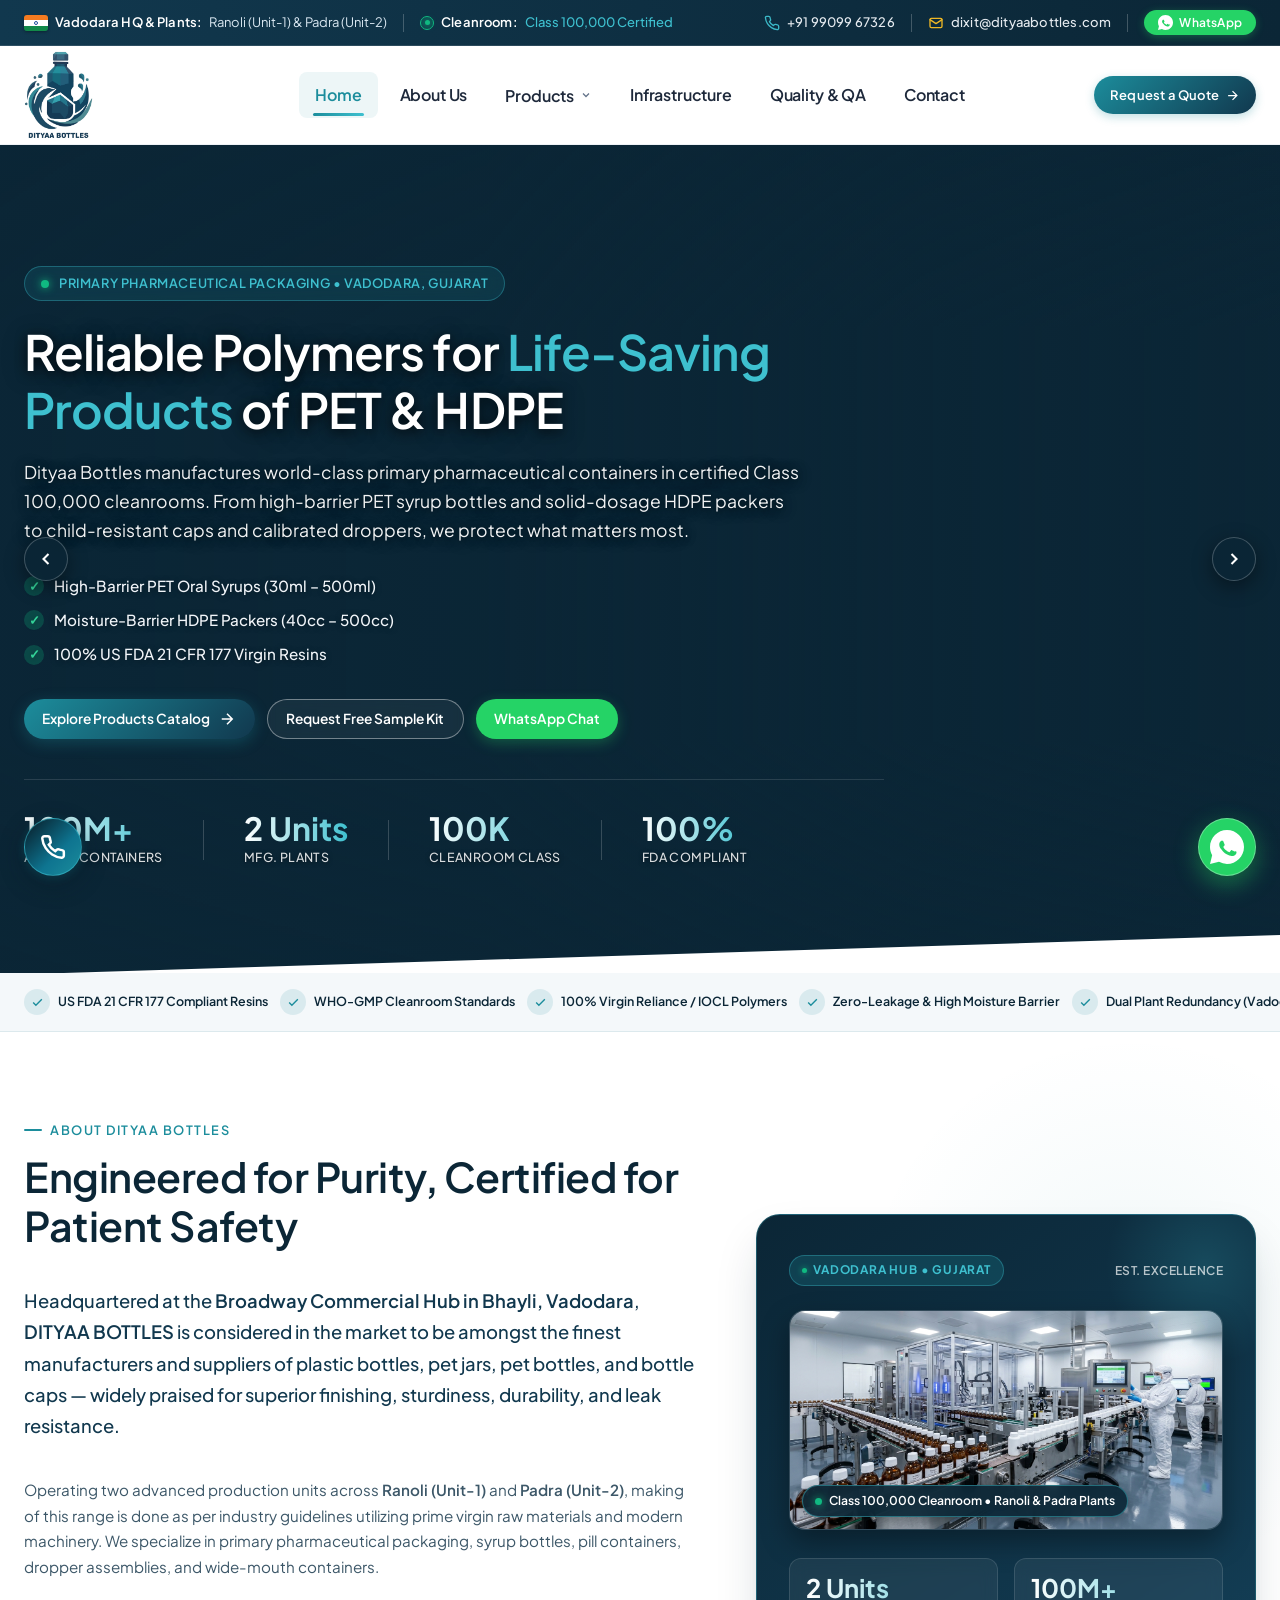
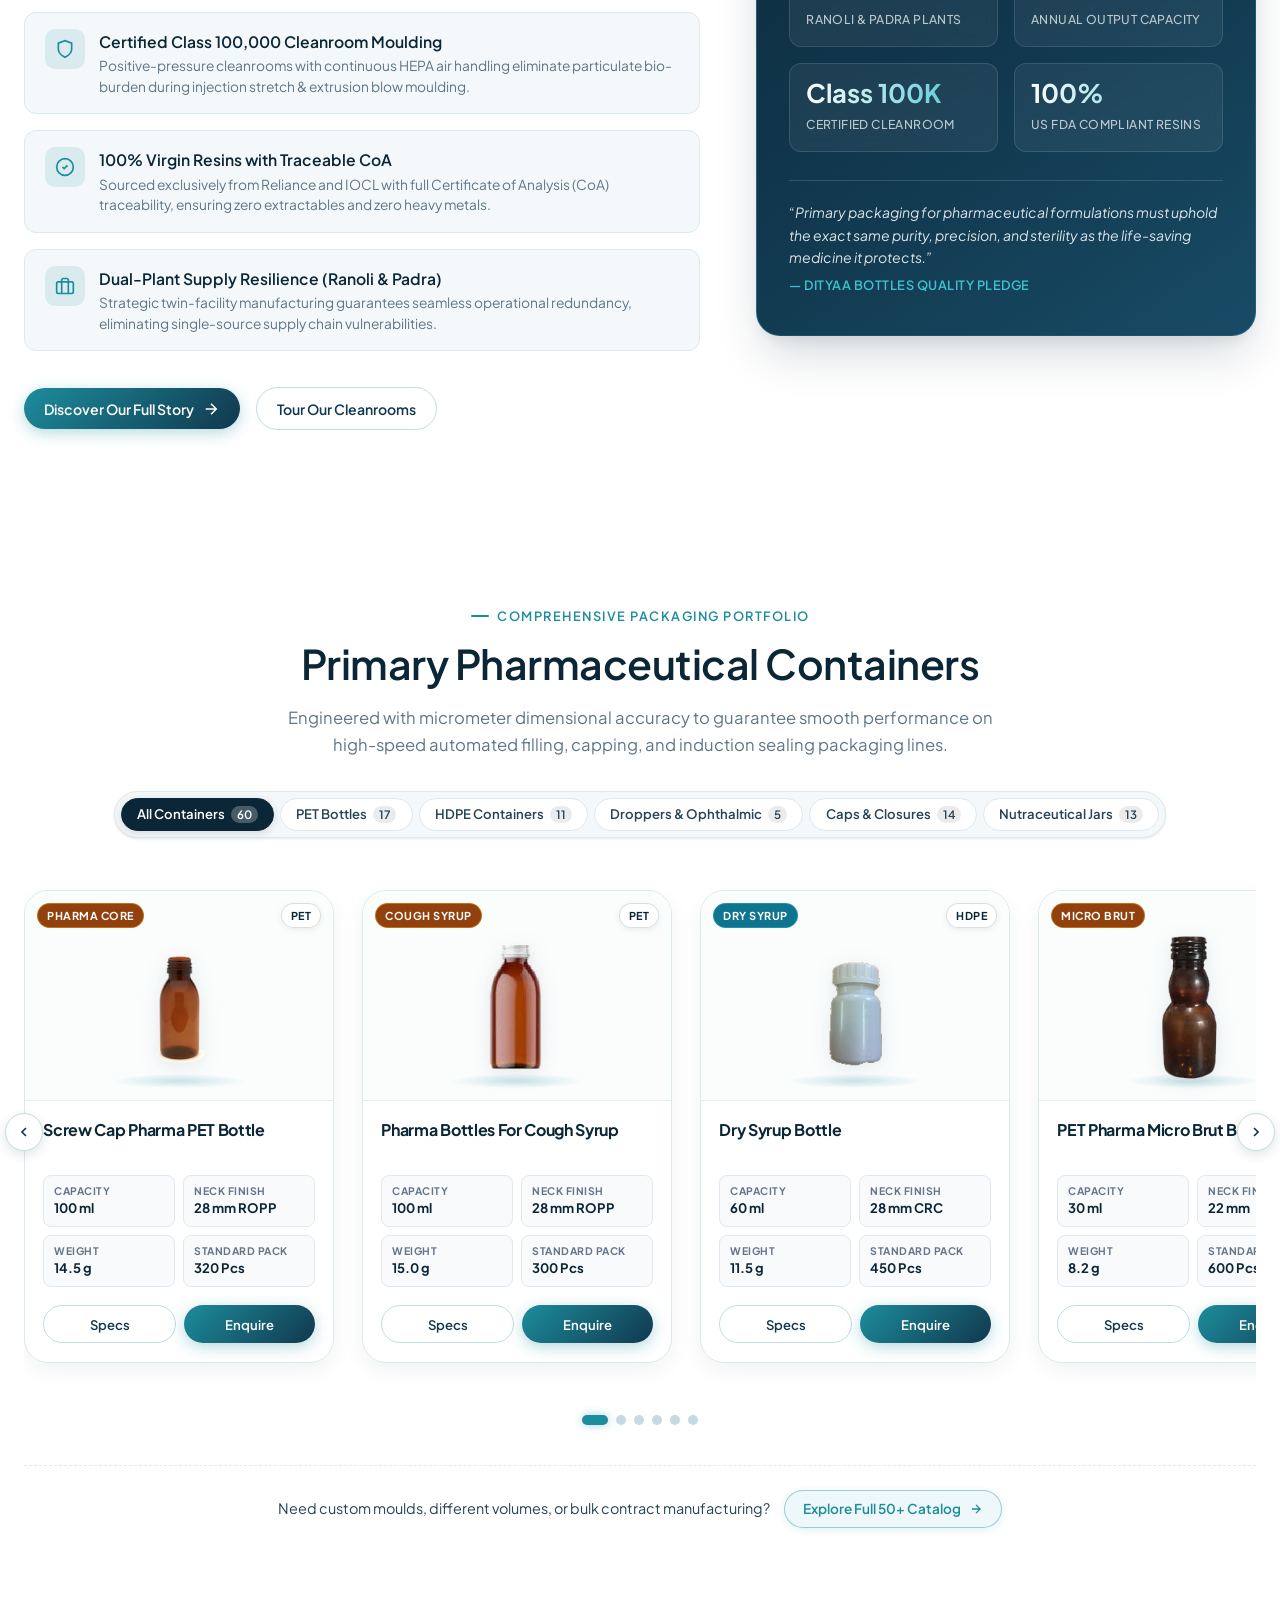
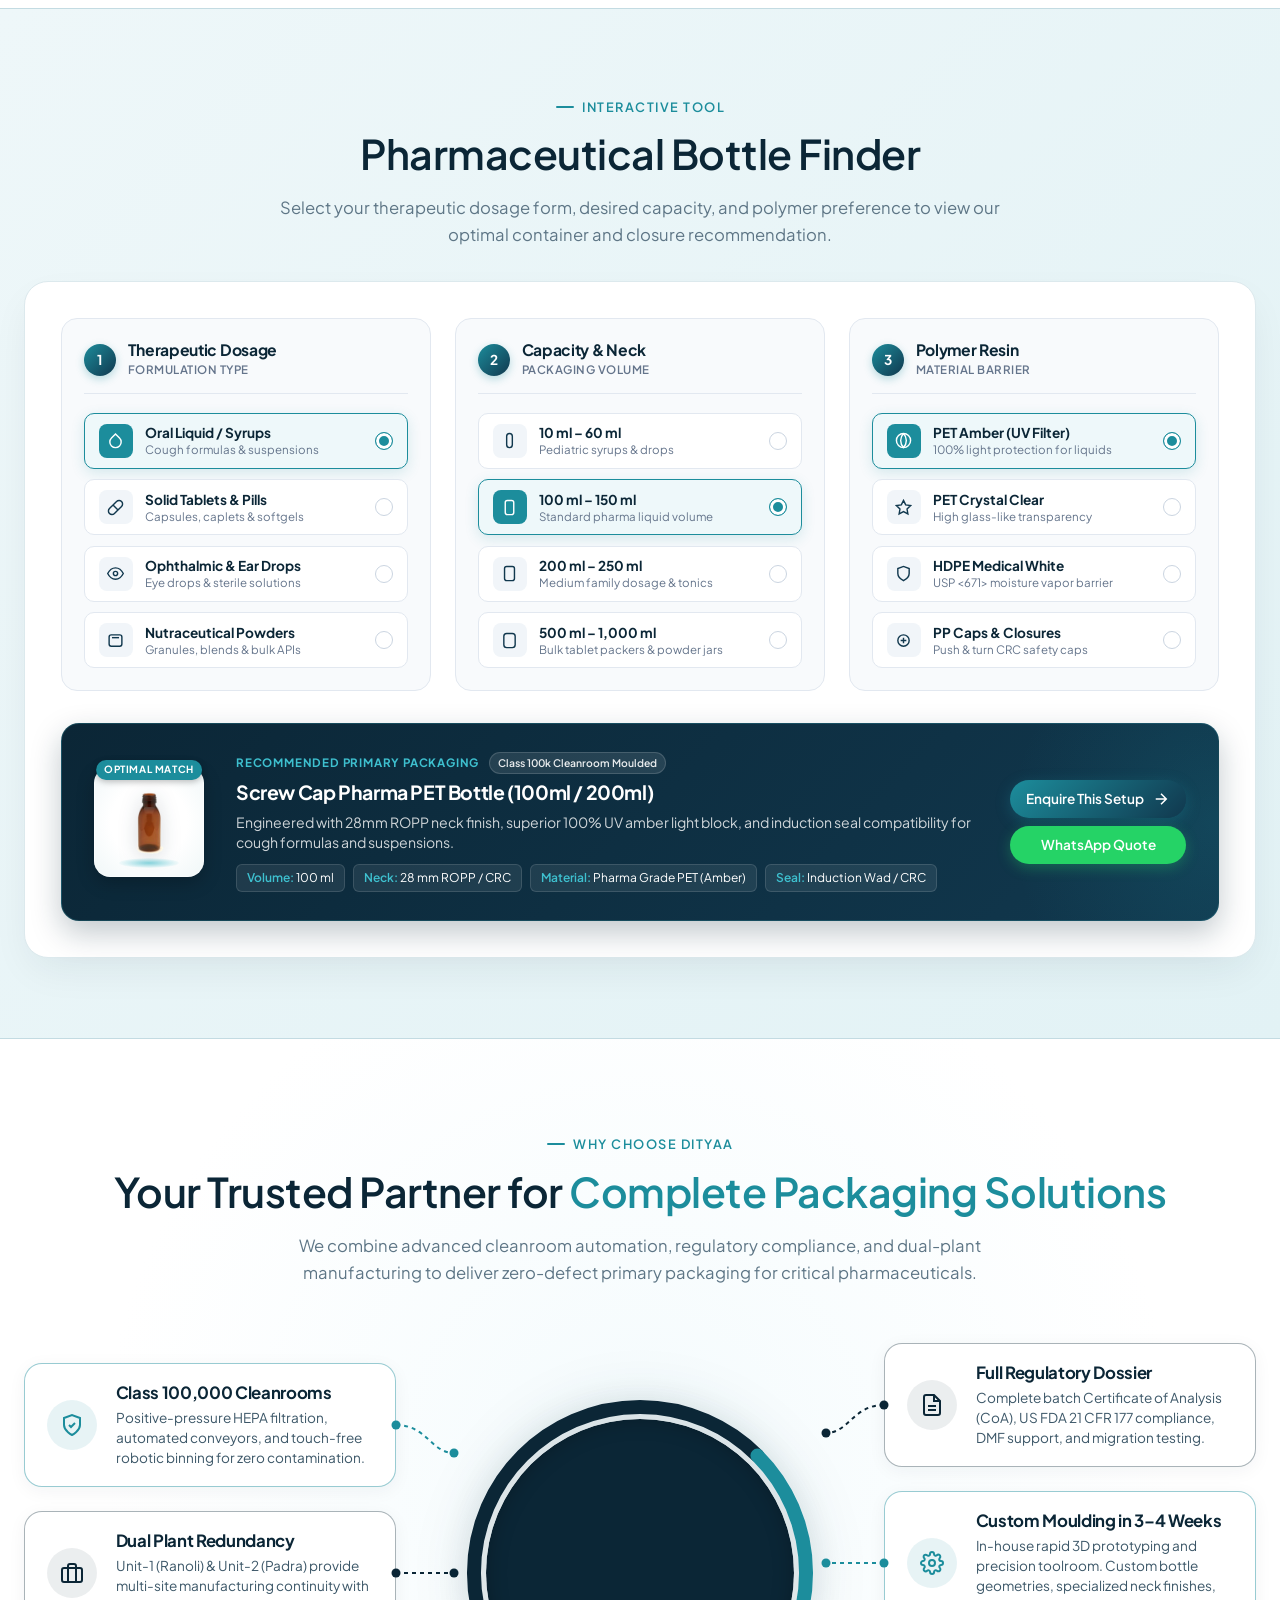
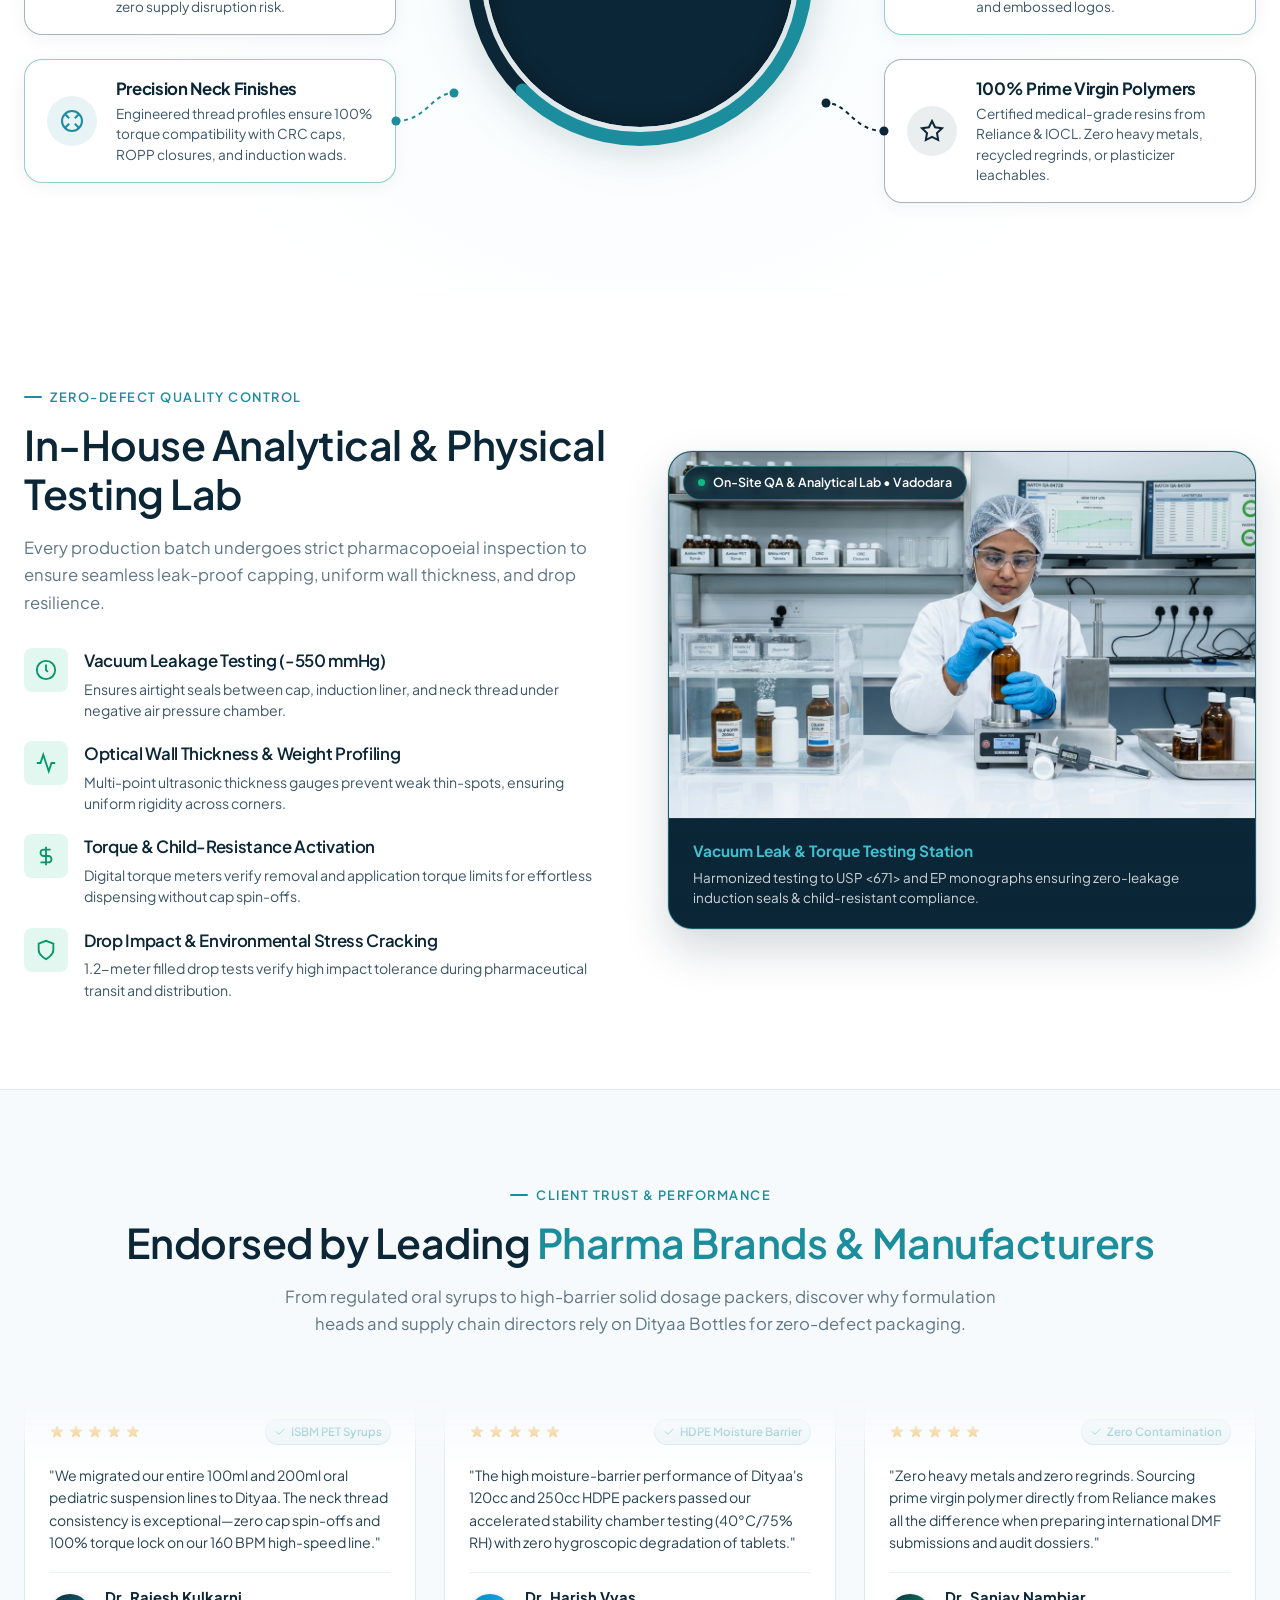
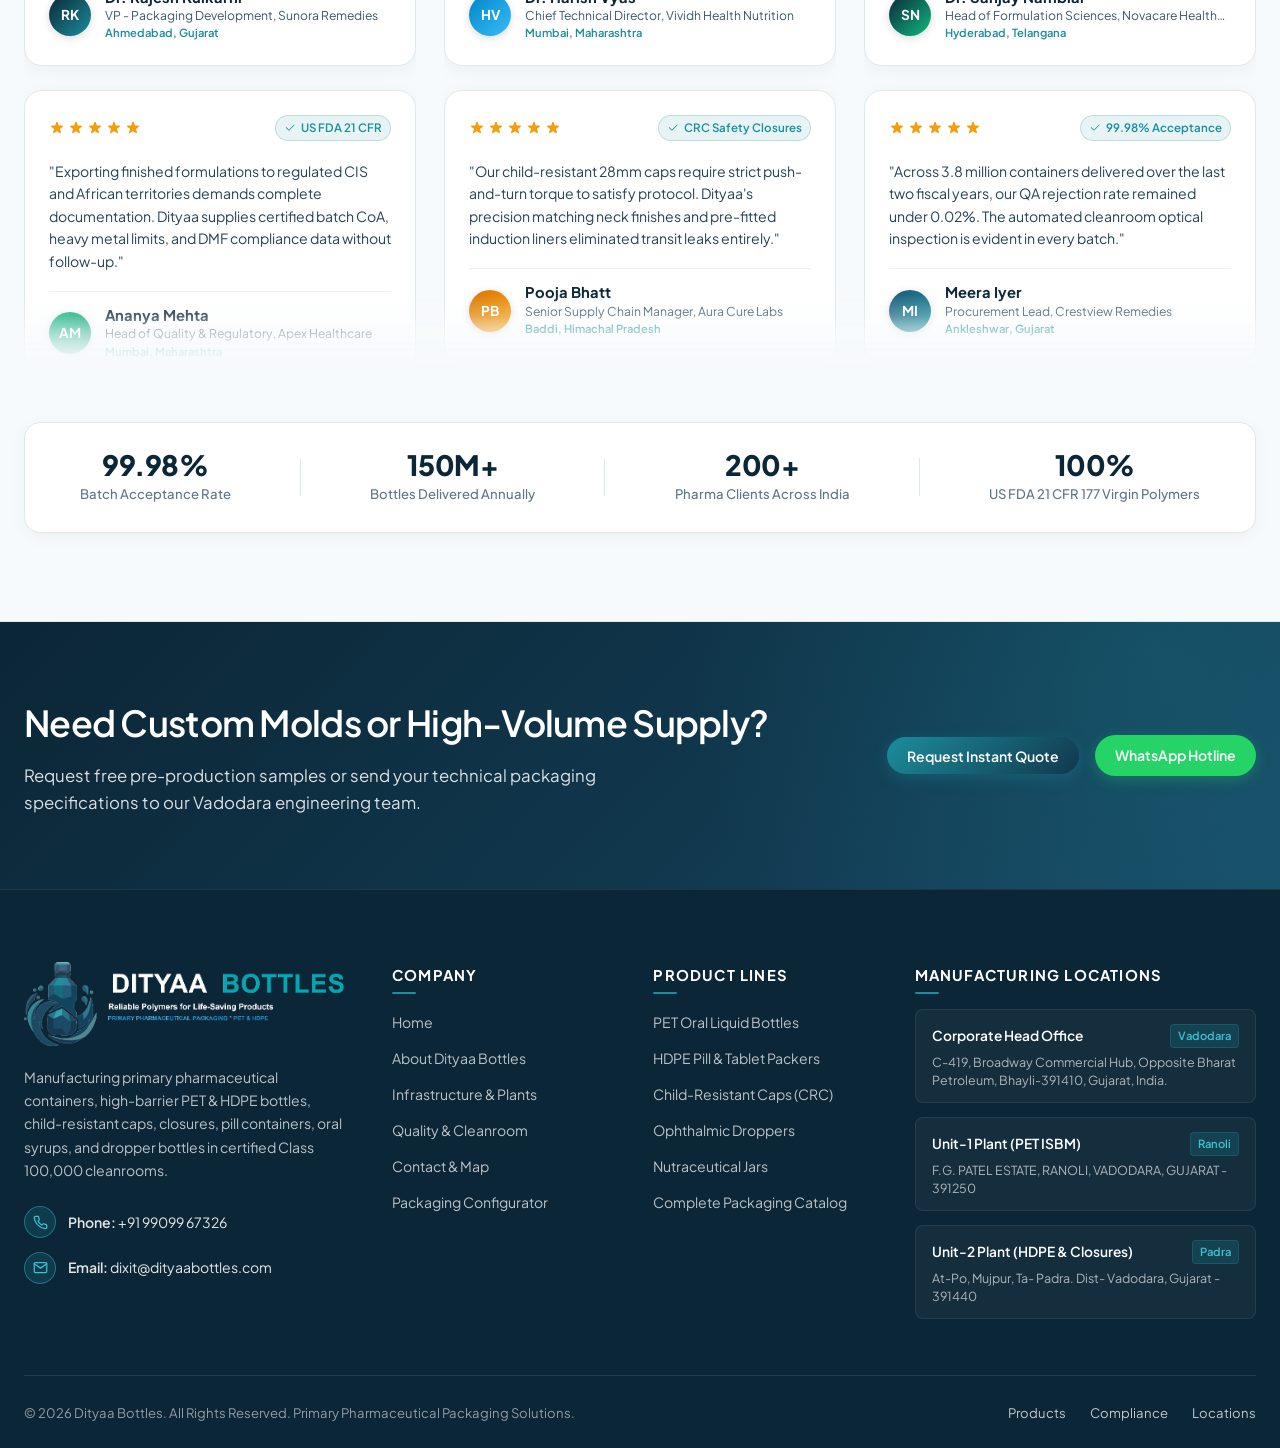
==== commit 9c4d3f95: "Add Child-Resistant Safety Cap (CRC) for tablet bottles to Caps and Closures catalog" ====
--- a/index.html
+++ b/index.html
@@ -539,11 +539,11 @@
         <!-- Filter Category Tabs -->
         <div class="product-slider-filters">
           <div class="filter-tabs" role="tablist">
-            <button class="filter-tab active" data-category="all">All Containers <span class="badge-count">59</span></button>
+            <button class="filter-tab active" data-category="all">All Containers <span class="badge-count">60</span></button>
             <button class="filter-tab" data-category="pet-bottles">PET Bottles <span class="badge-count">17</span></button>
             <button class="filter-tab" data-category="hdpe-containers">HDPE Containers <span class="badge-count">11</span></button>
             <button class="filter-tab" data-category="droppers">Droppers &amp; Ophthalmic <span class="badge-count">5</span></button>
-            <button class="filter-tab" data-category="caps-closures">Caps &amp; Closures <span class="badge-count">13</span></button>
+            <button class="filter-tab" data-category="caps-closures">Caps &amp; Closures <span class="badge-count">14</span></button>
             <button class="filter-tab" data-category="jars">Nutraceutical Jars <span class="badge-count">13</span></button>
           </div>
         </div>
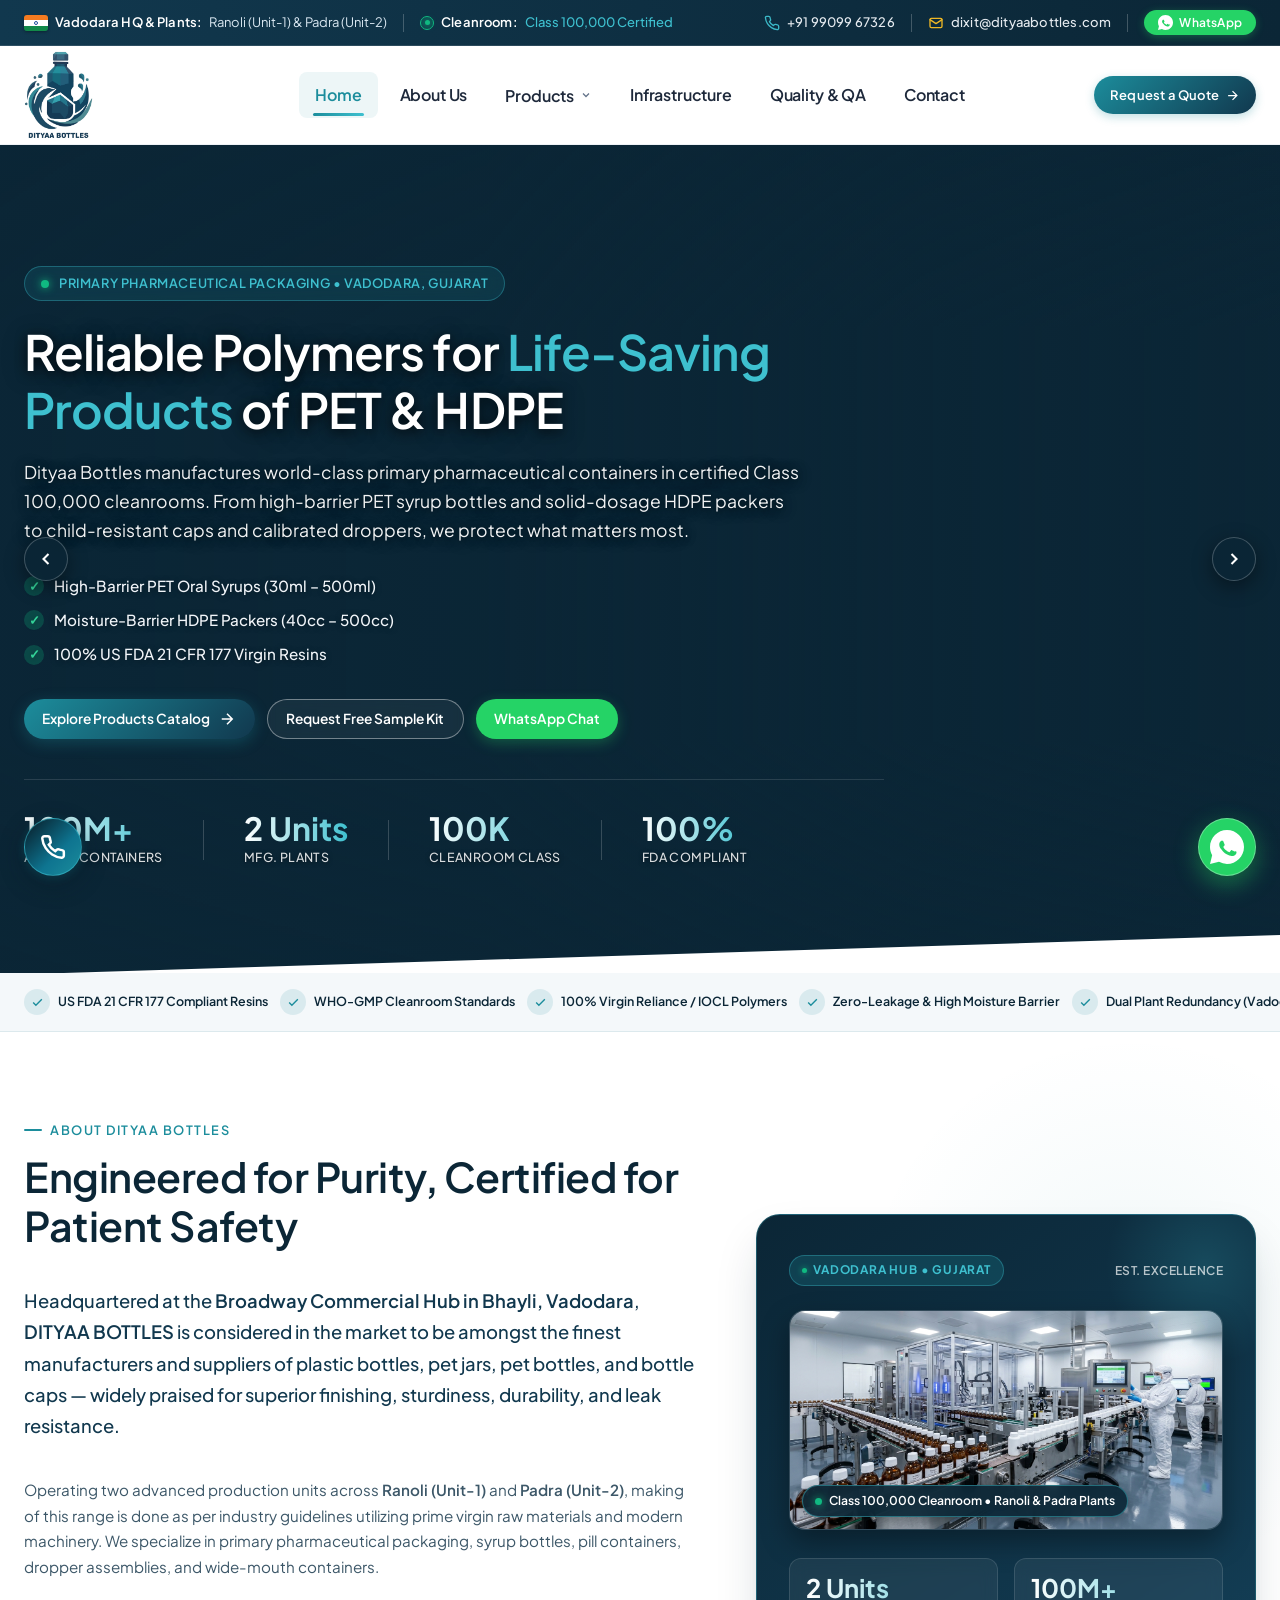
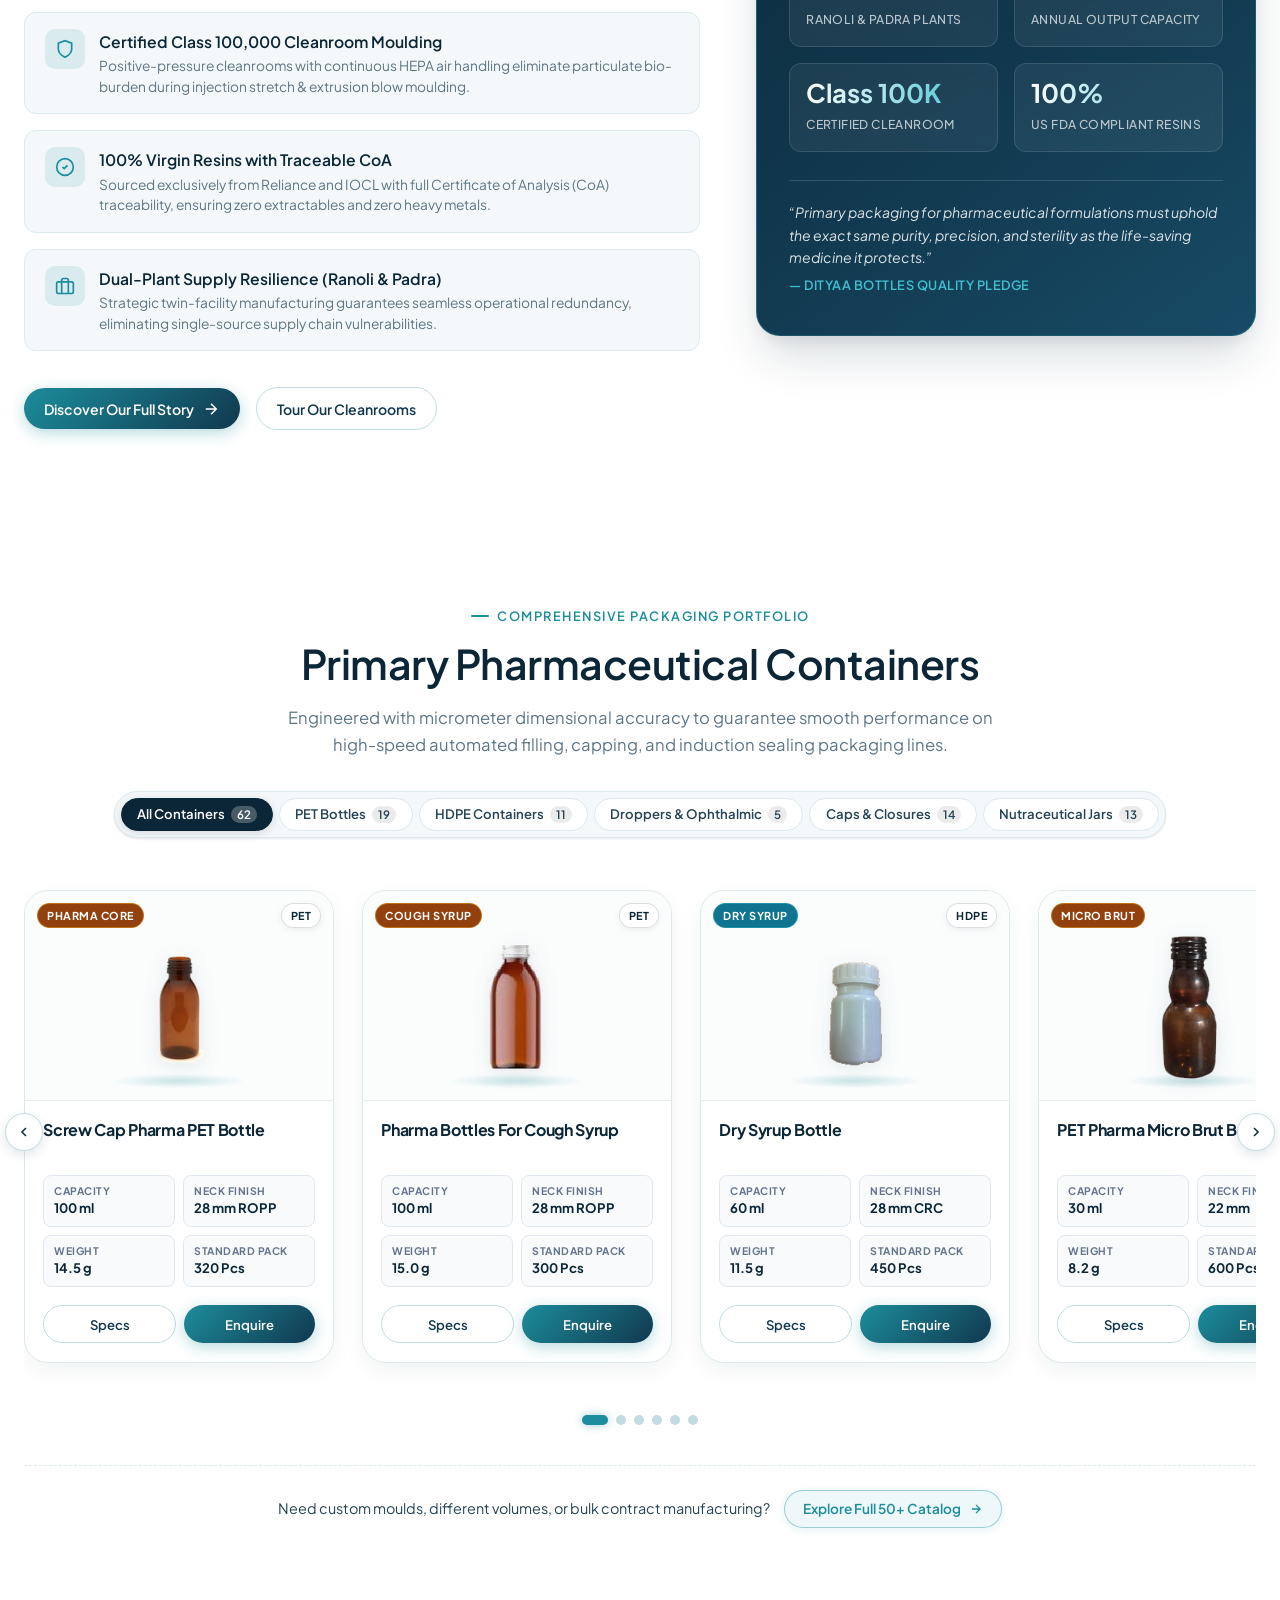
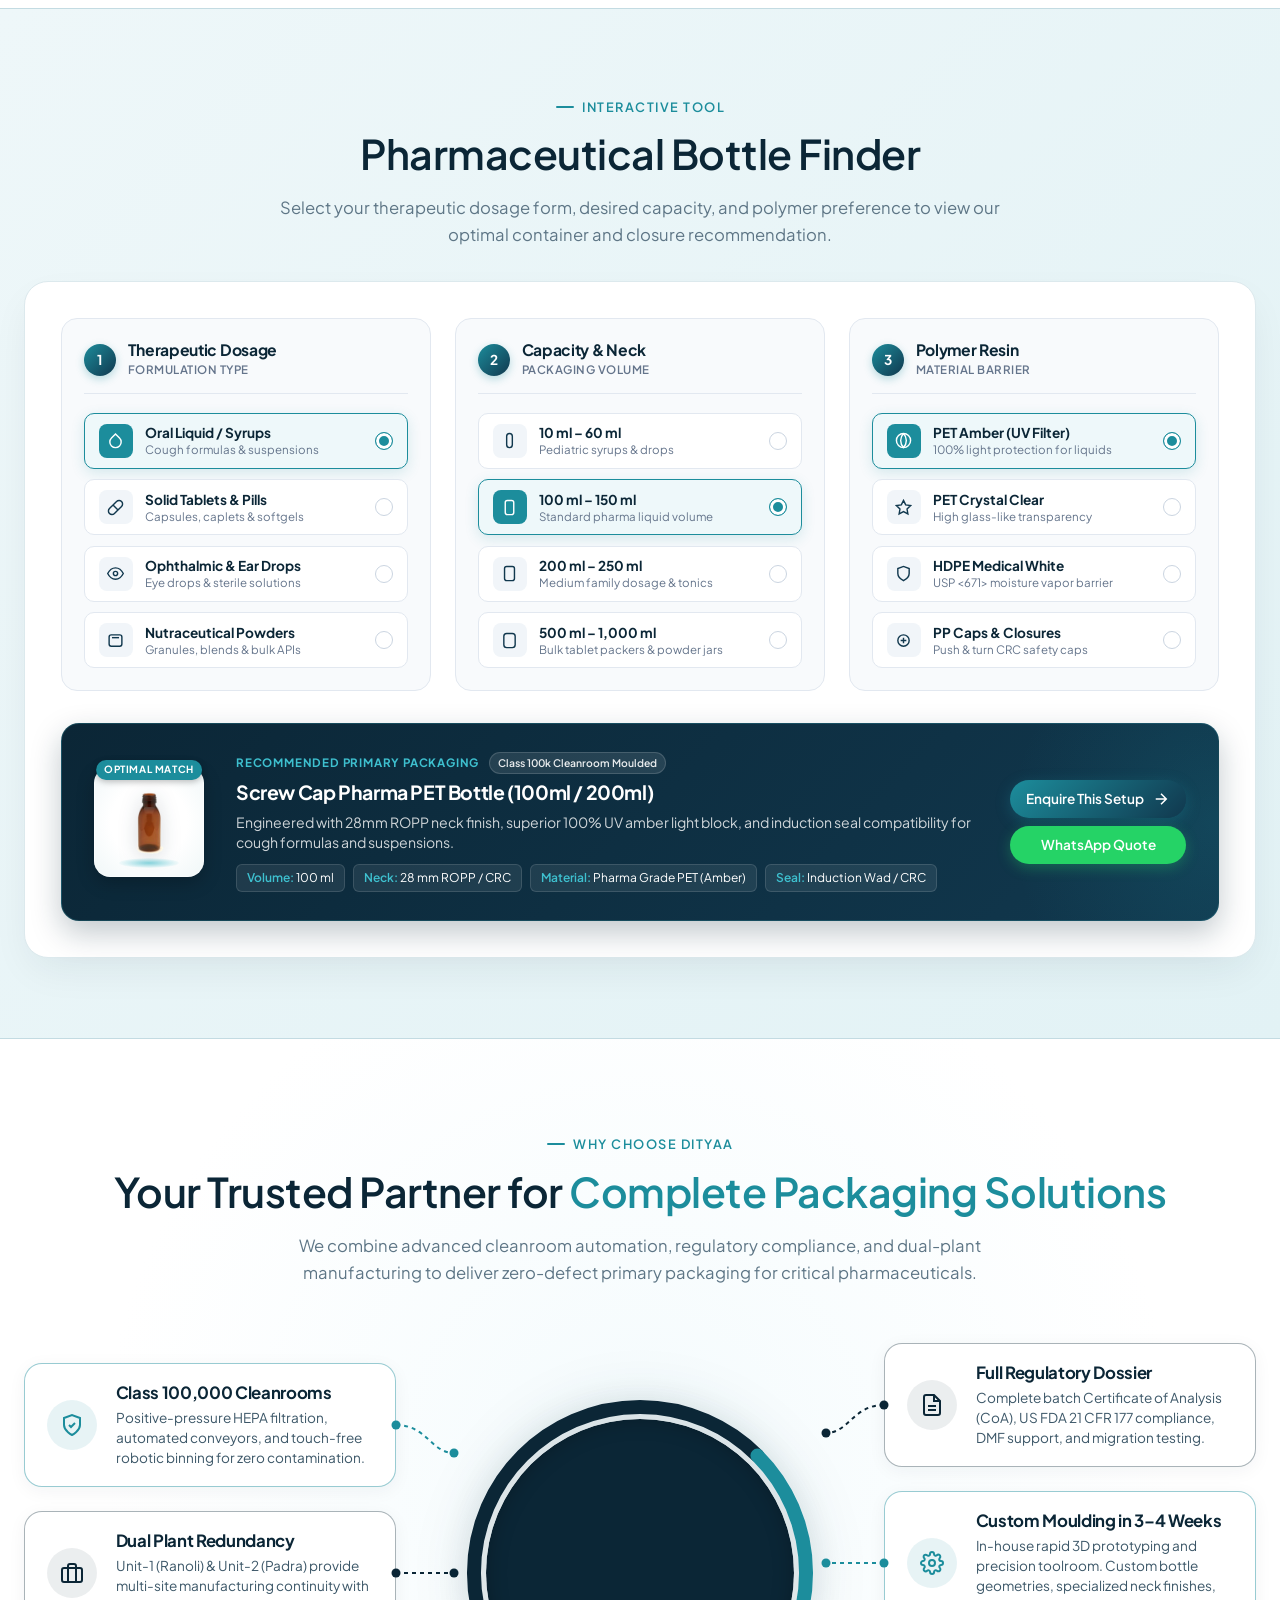
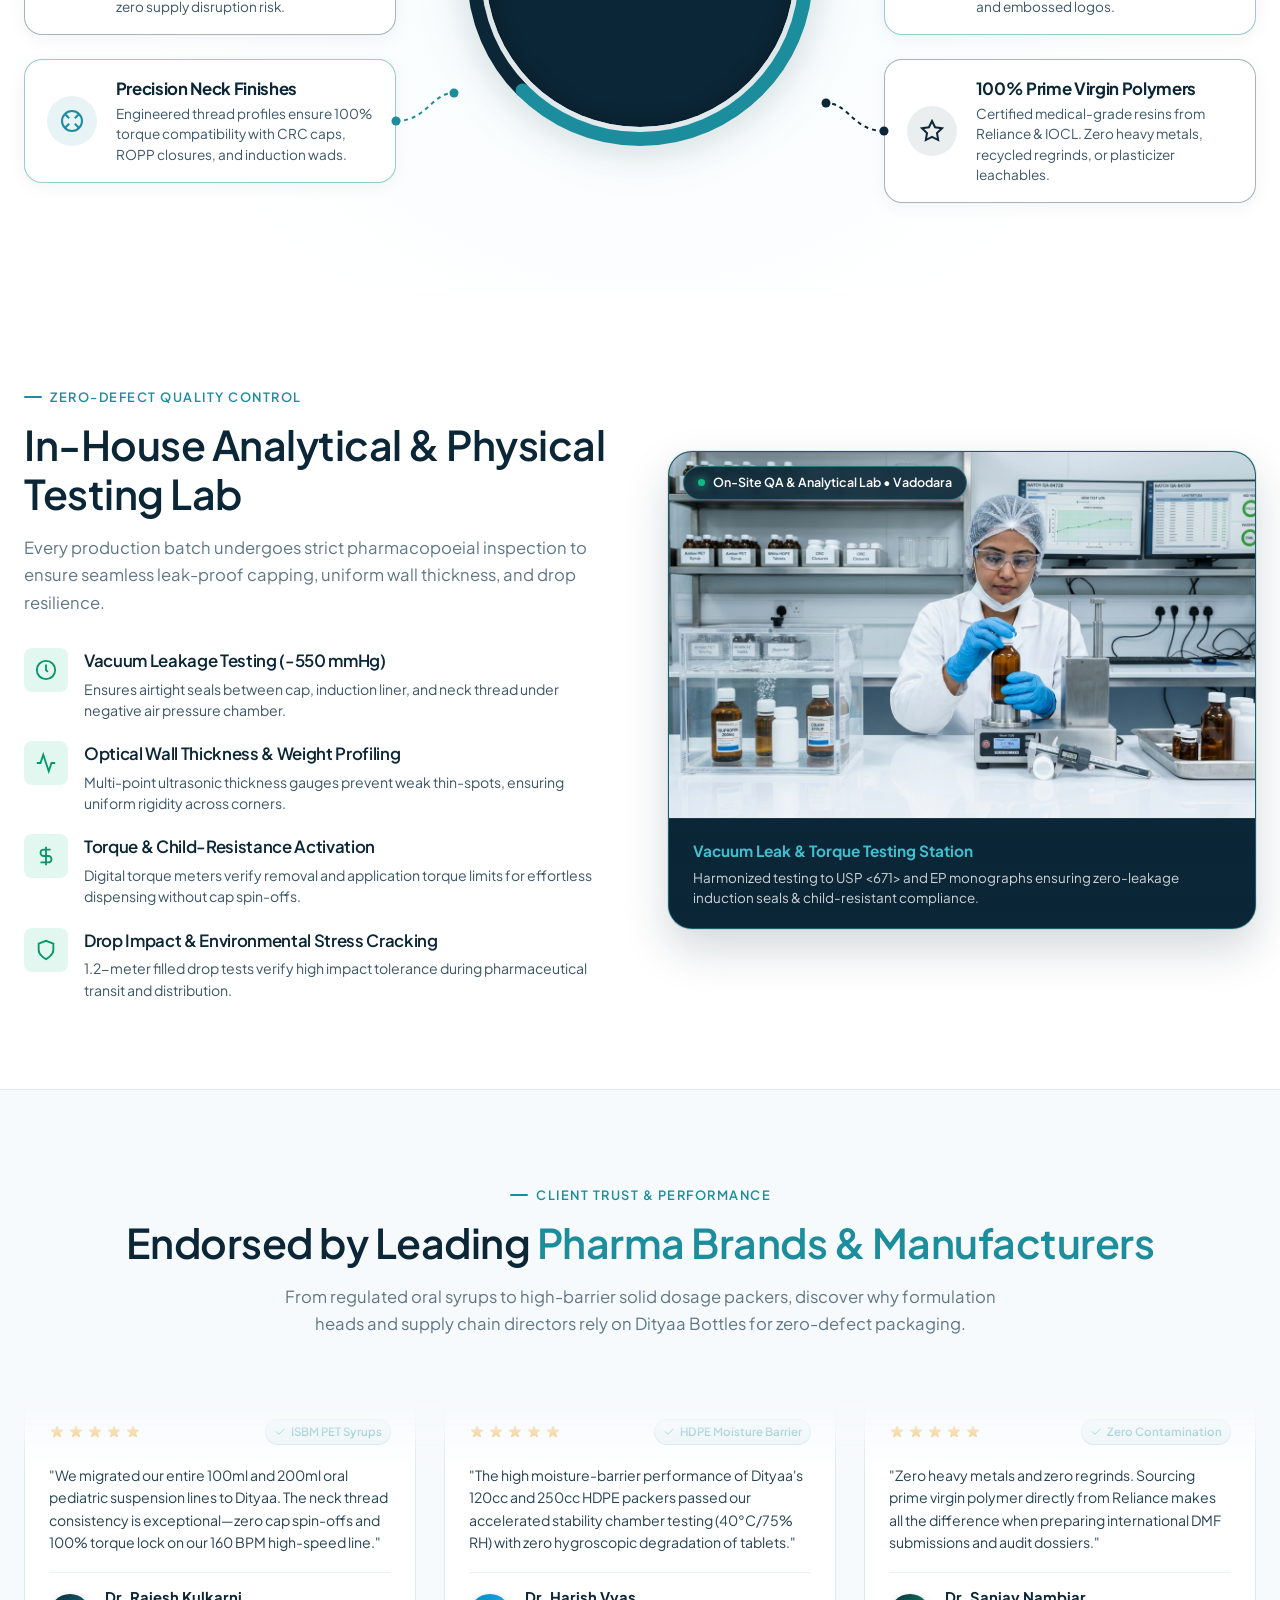
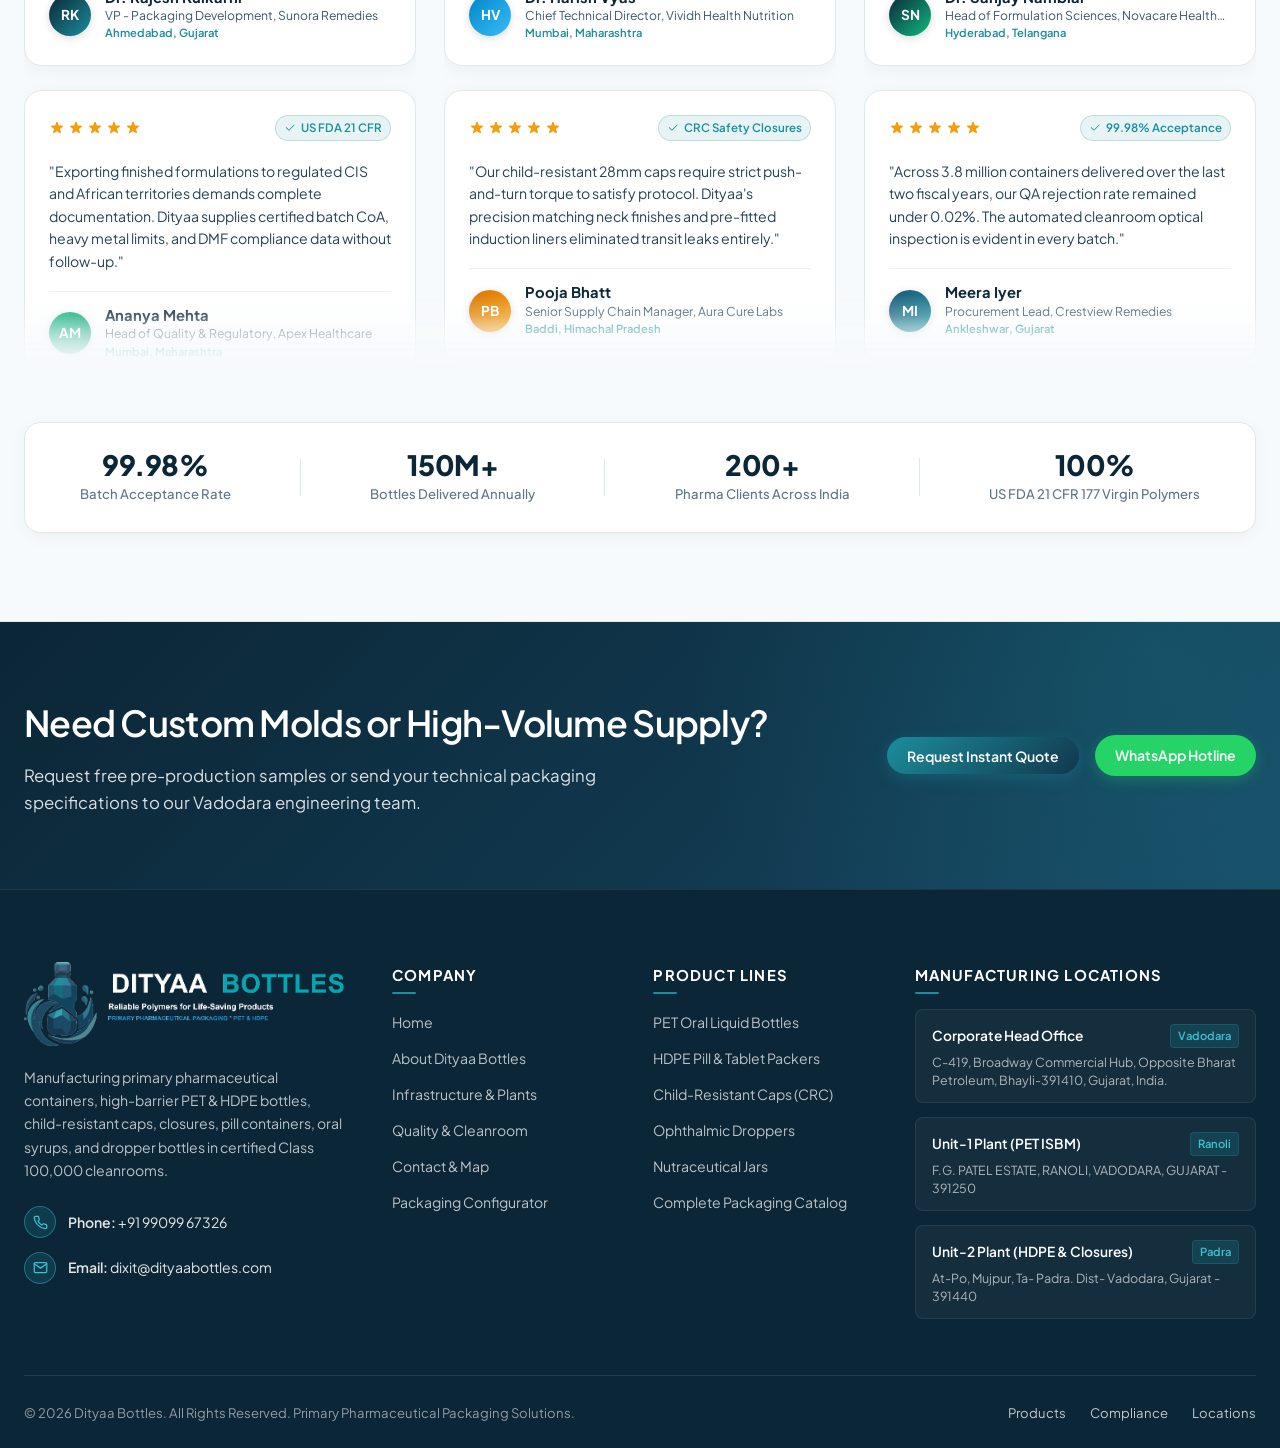
==== commit e52a60e8: "Add Emerald Green Amber and Gloss Black Amber PET tablet packer bottles to catalog" ====
--- a/index.html
+++ b/index.html
@@ -539,8 +539,8 @@
         <!-- Filter Category Tabs -->
         <div class="product-slider-filters">
           <div class="filter-tabs" role="tablist">
-            <button class="filter-tab active" data-category="all">All Containers <span class="badge-count">60</span></button>
-            <button class="filter-tab" data-category="pet-bottles">PET Bottles <span class="badge-count">17</span></button>
+            <button class="filter-tab active" data-category="all">All Containers <span class="badge-count">62</span></button>
+            <button class="filter-tab" data-category="pet-bottles">PET Bottles <span class="badge-count">19</span></button>
             <button class="filter-tab" data-category="hdpe-containers">HDPE Containers <span class="badge-count">11</span></button>
             <button class="filter-tab" data-category="droppers">Droppers &amp; Ophthalmic <span class="badge-count">5</span></button>
             <button class="filter-tab" data-category="caps-closures">Caps &amp; Closures <span class="badge-count">14</span></button>
